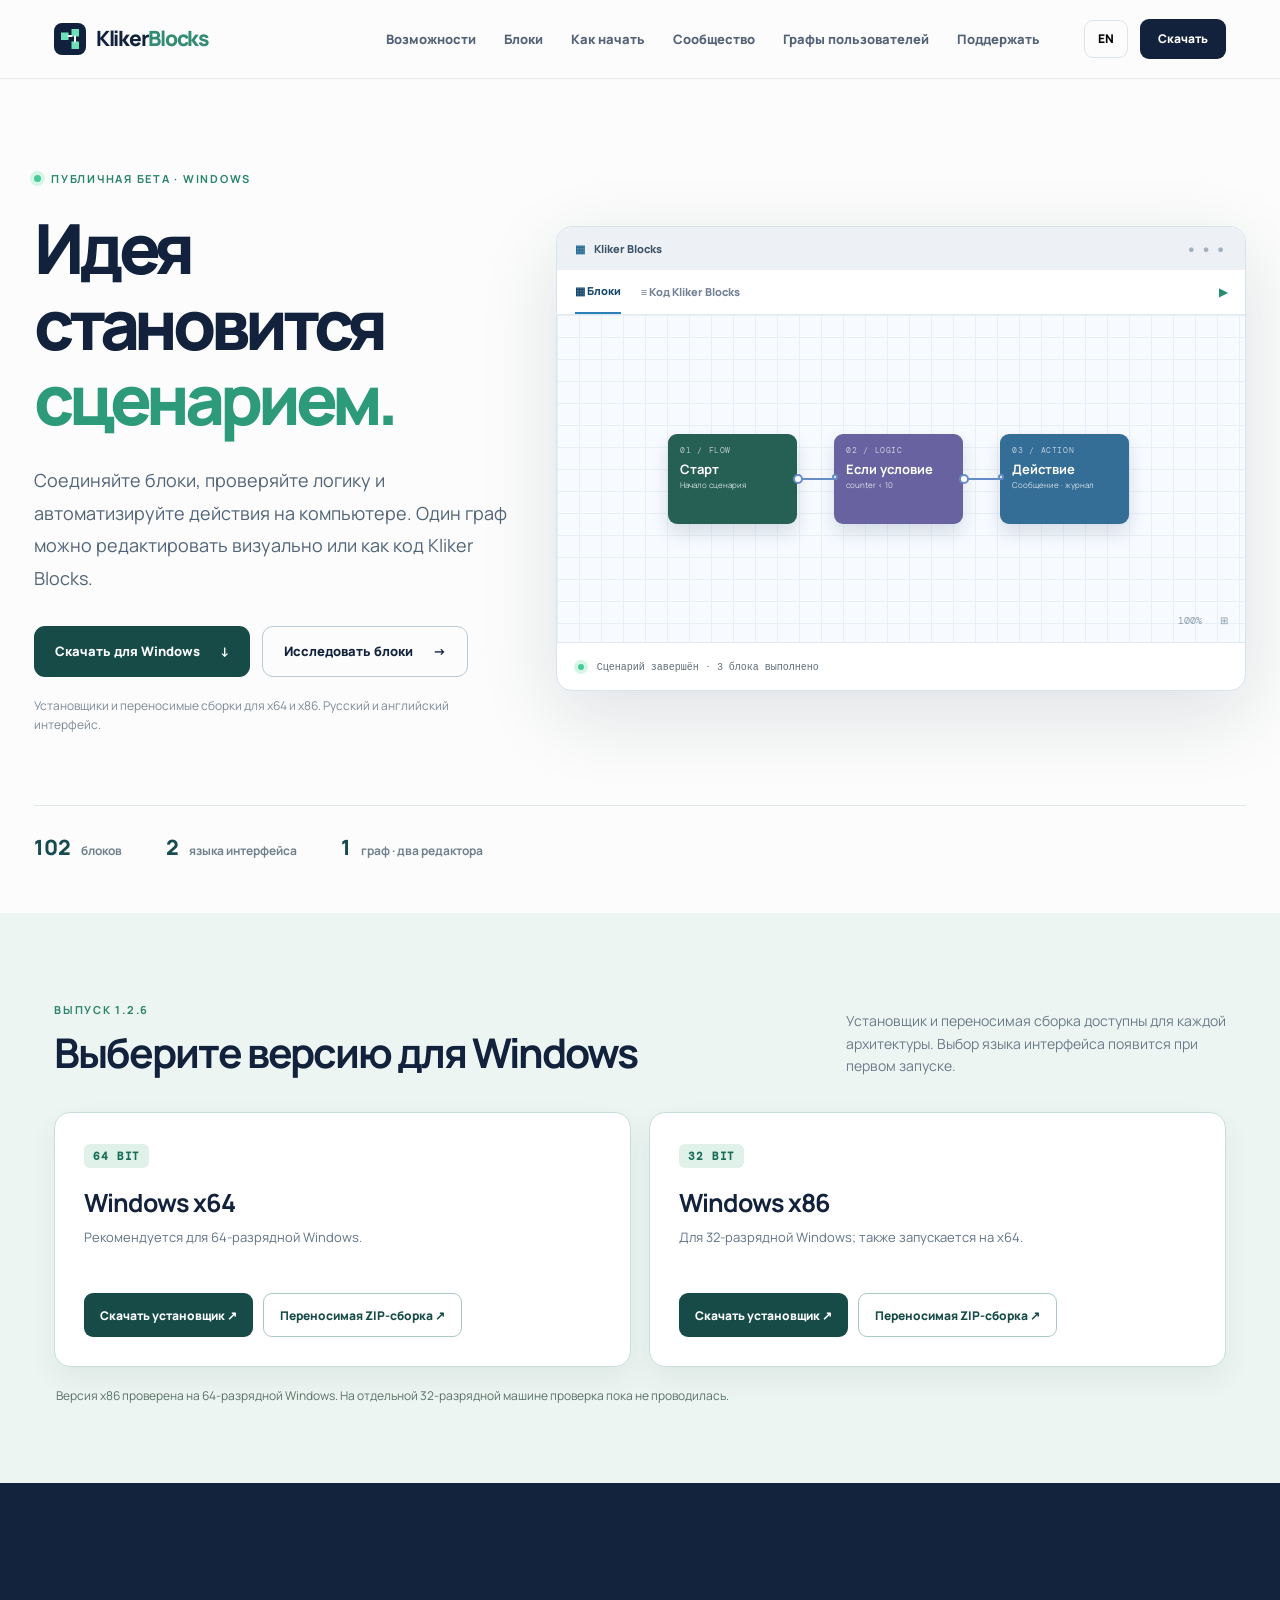
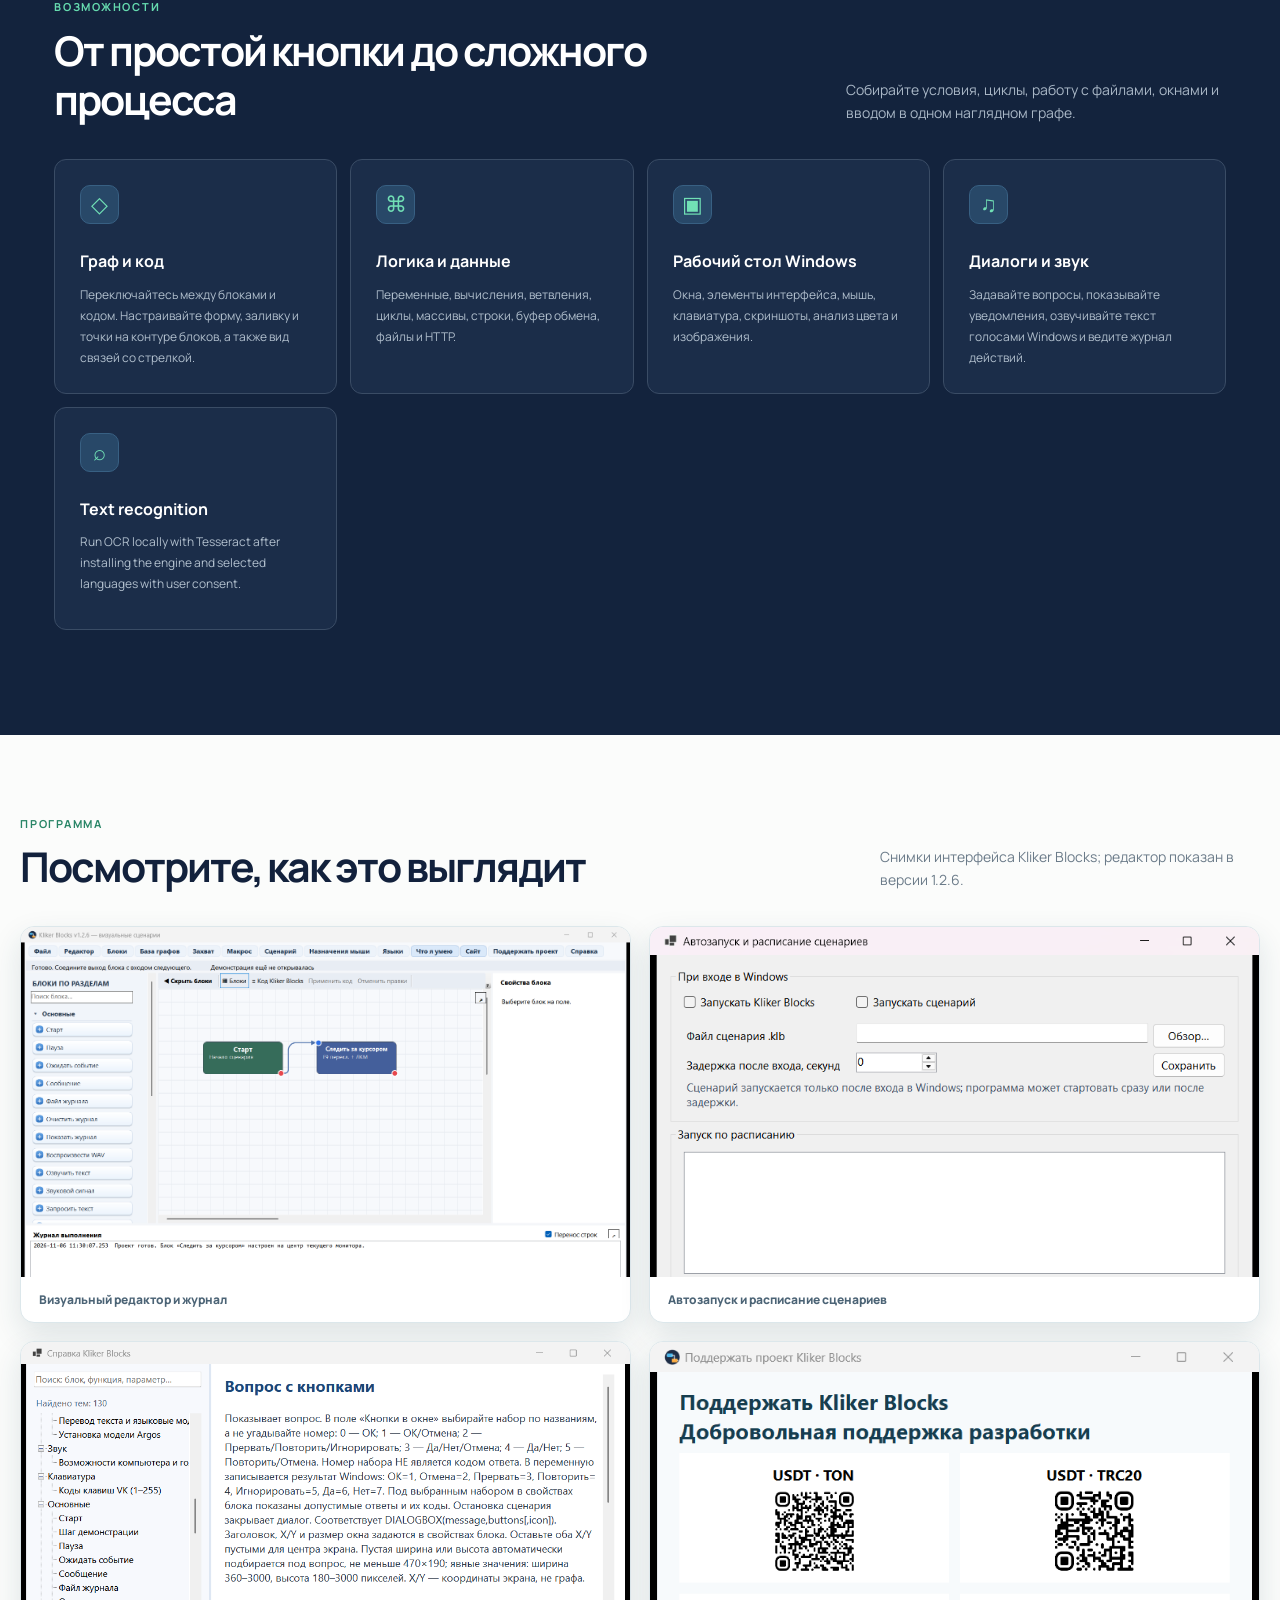
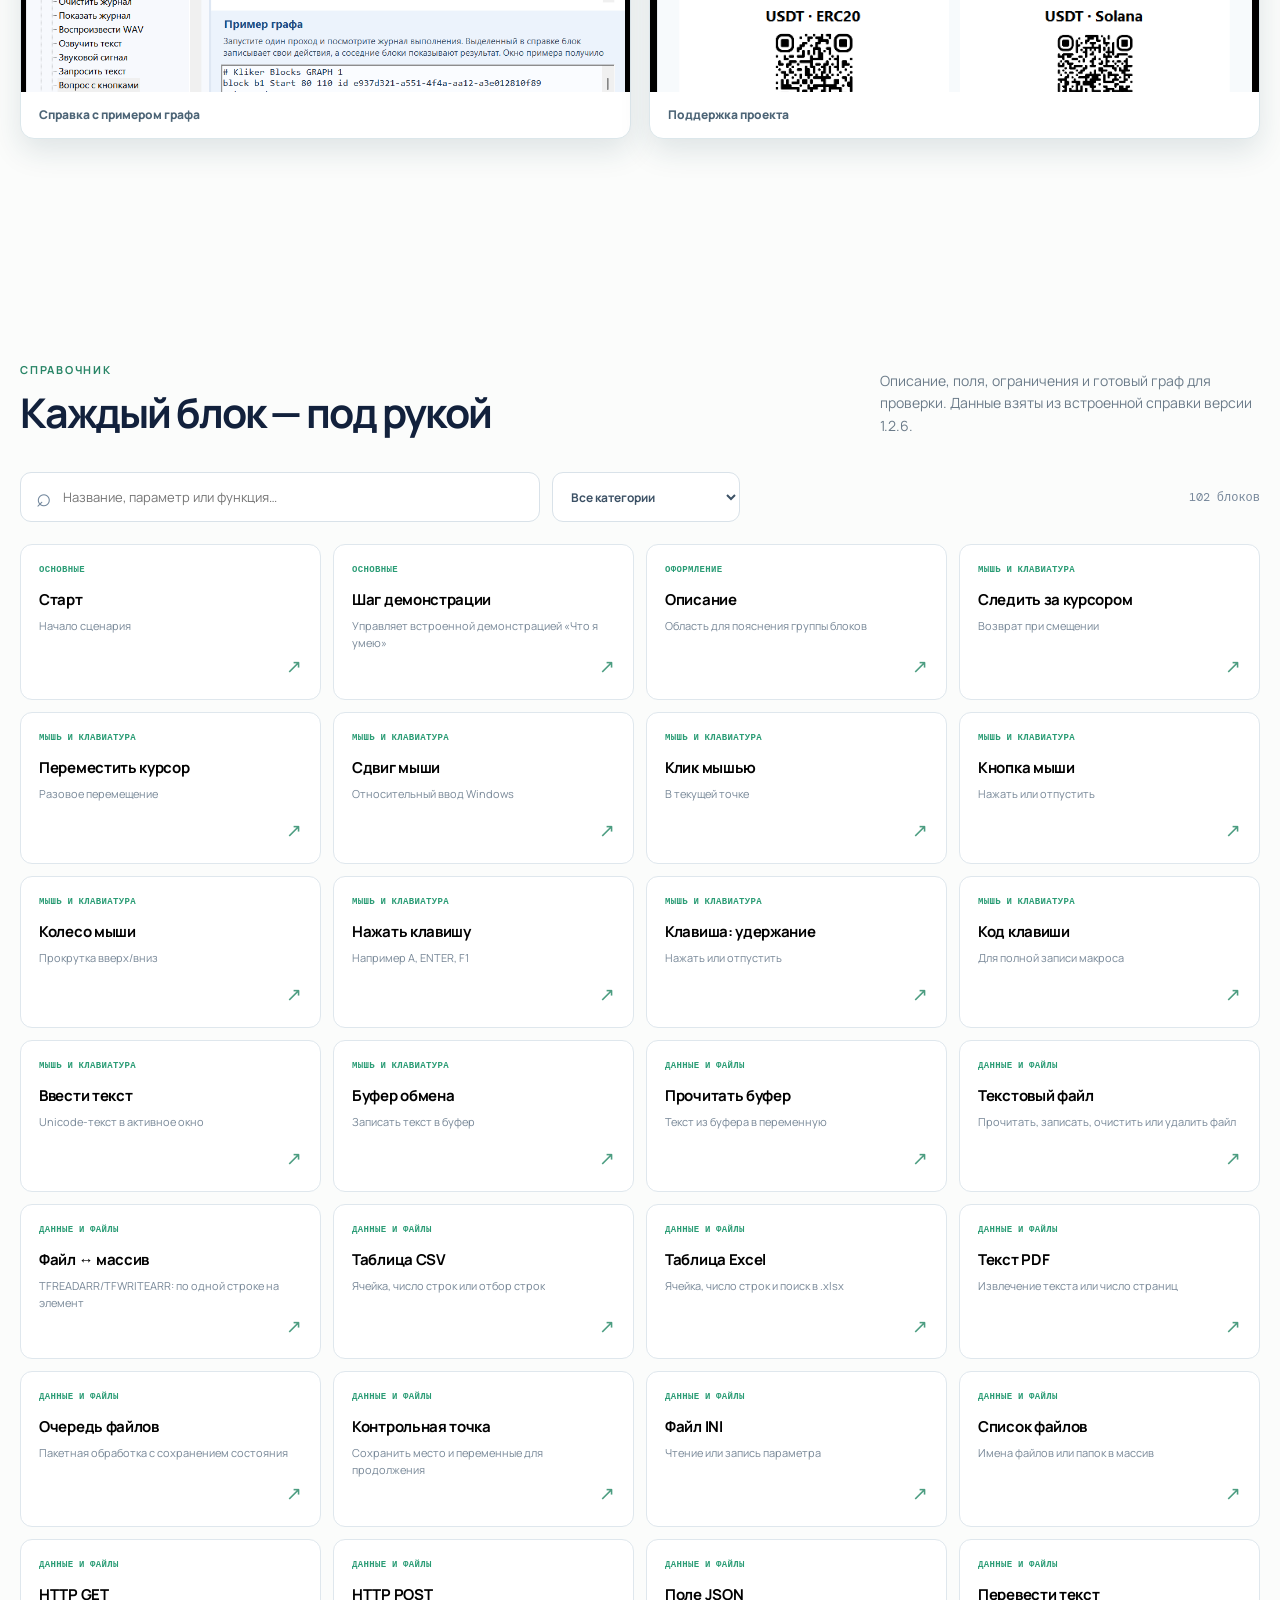
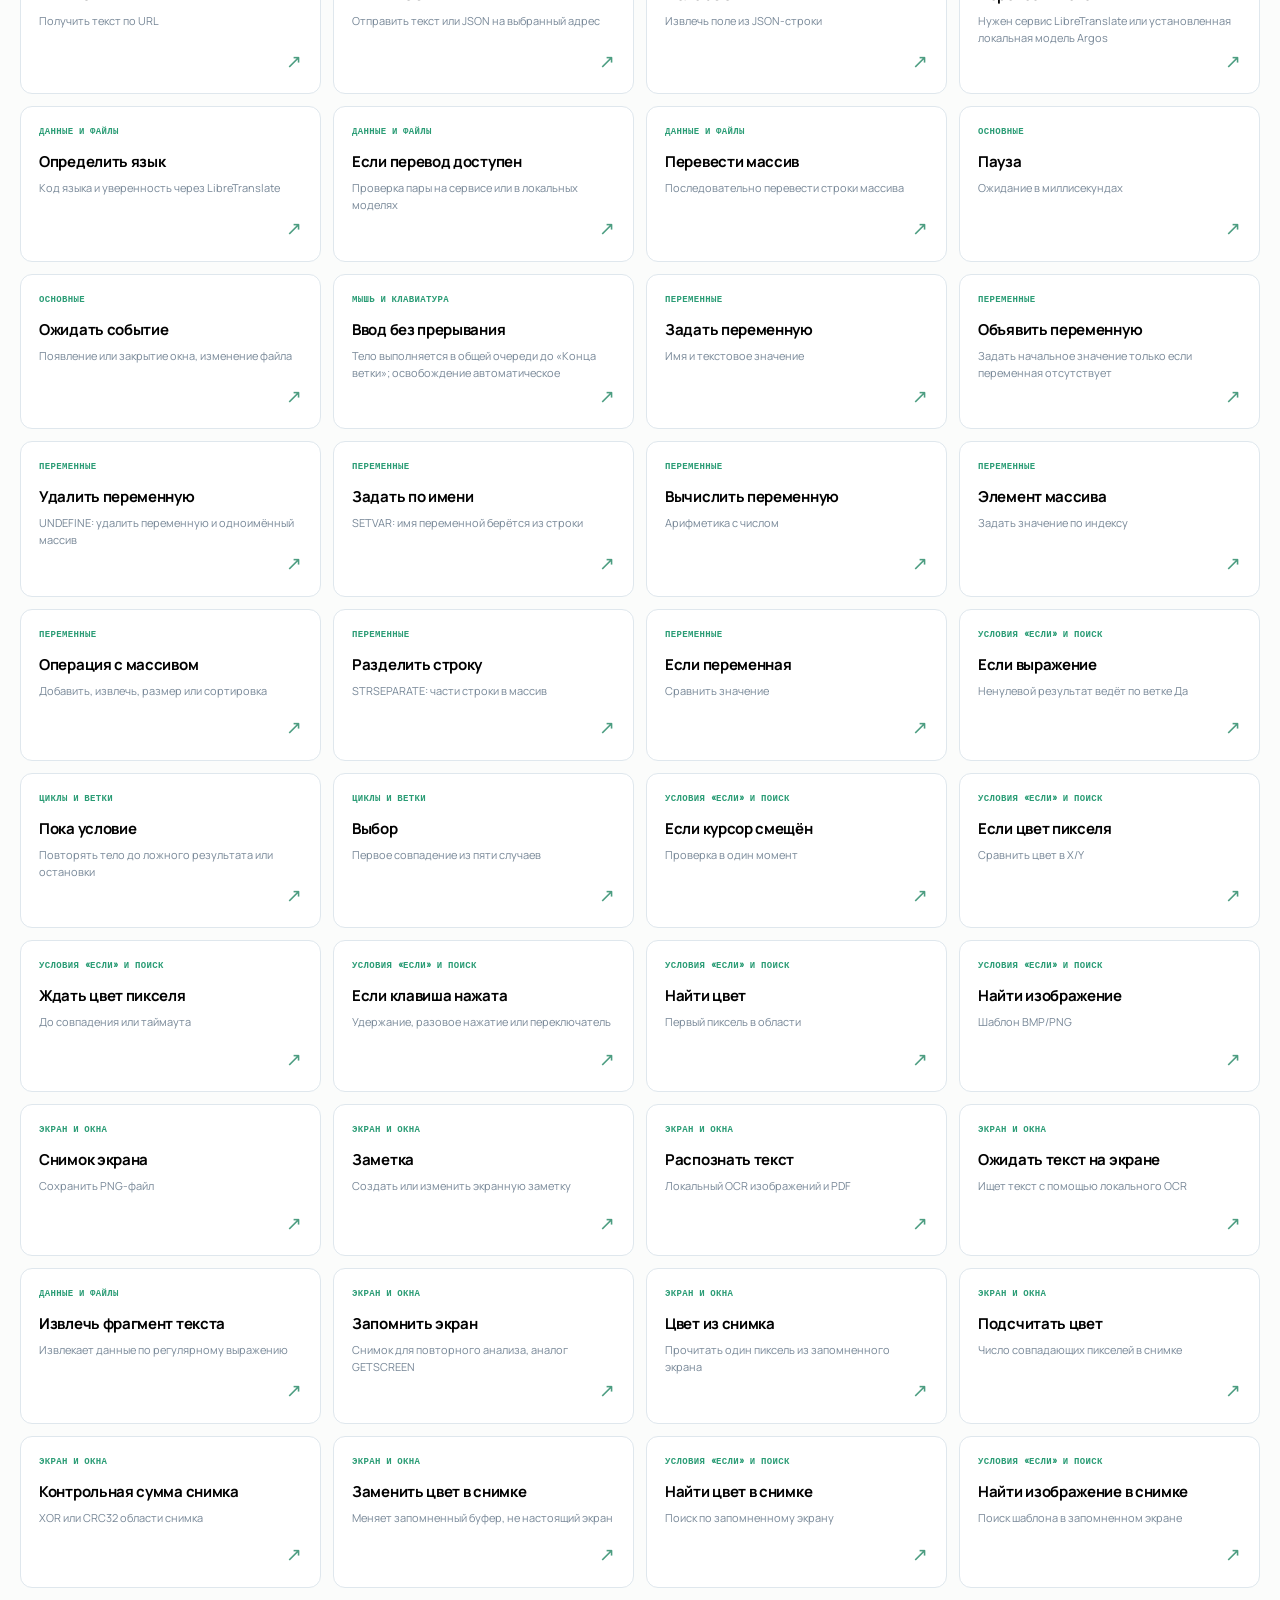
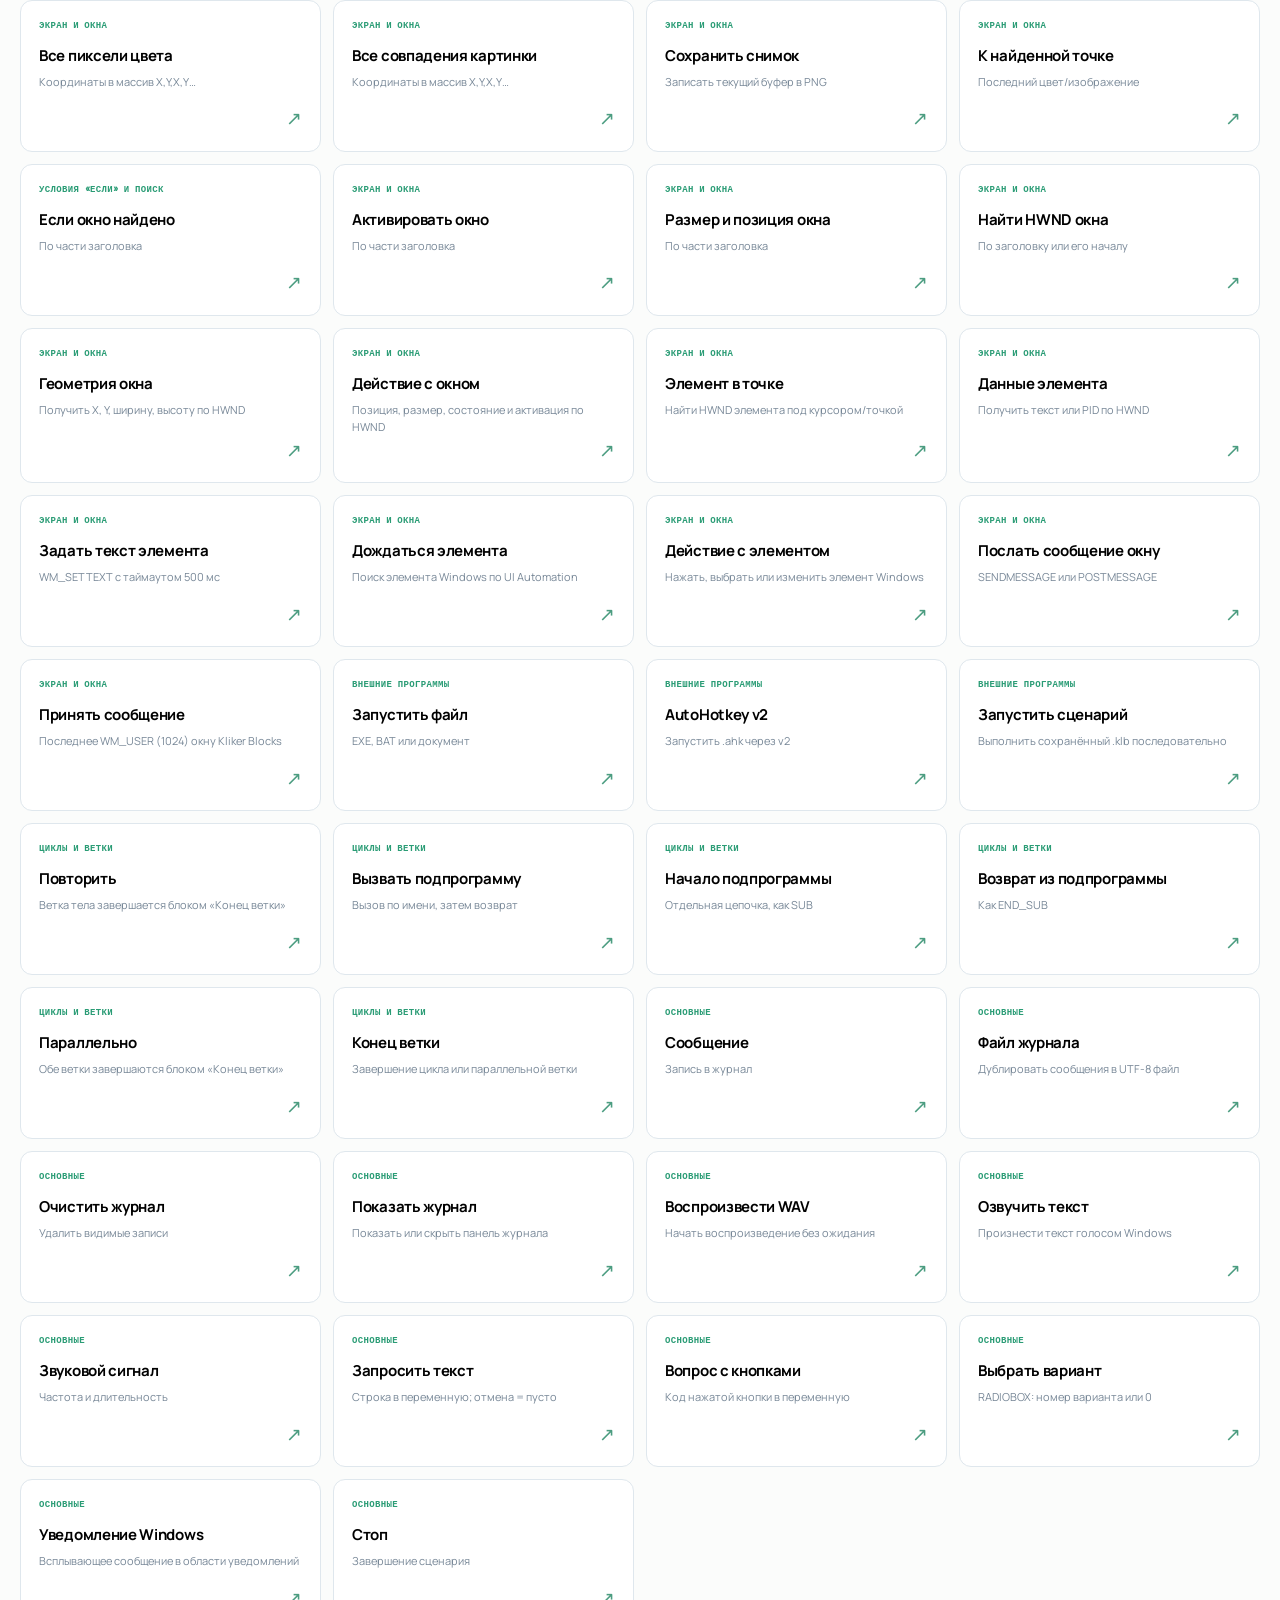
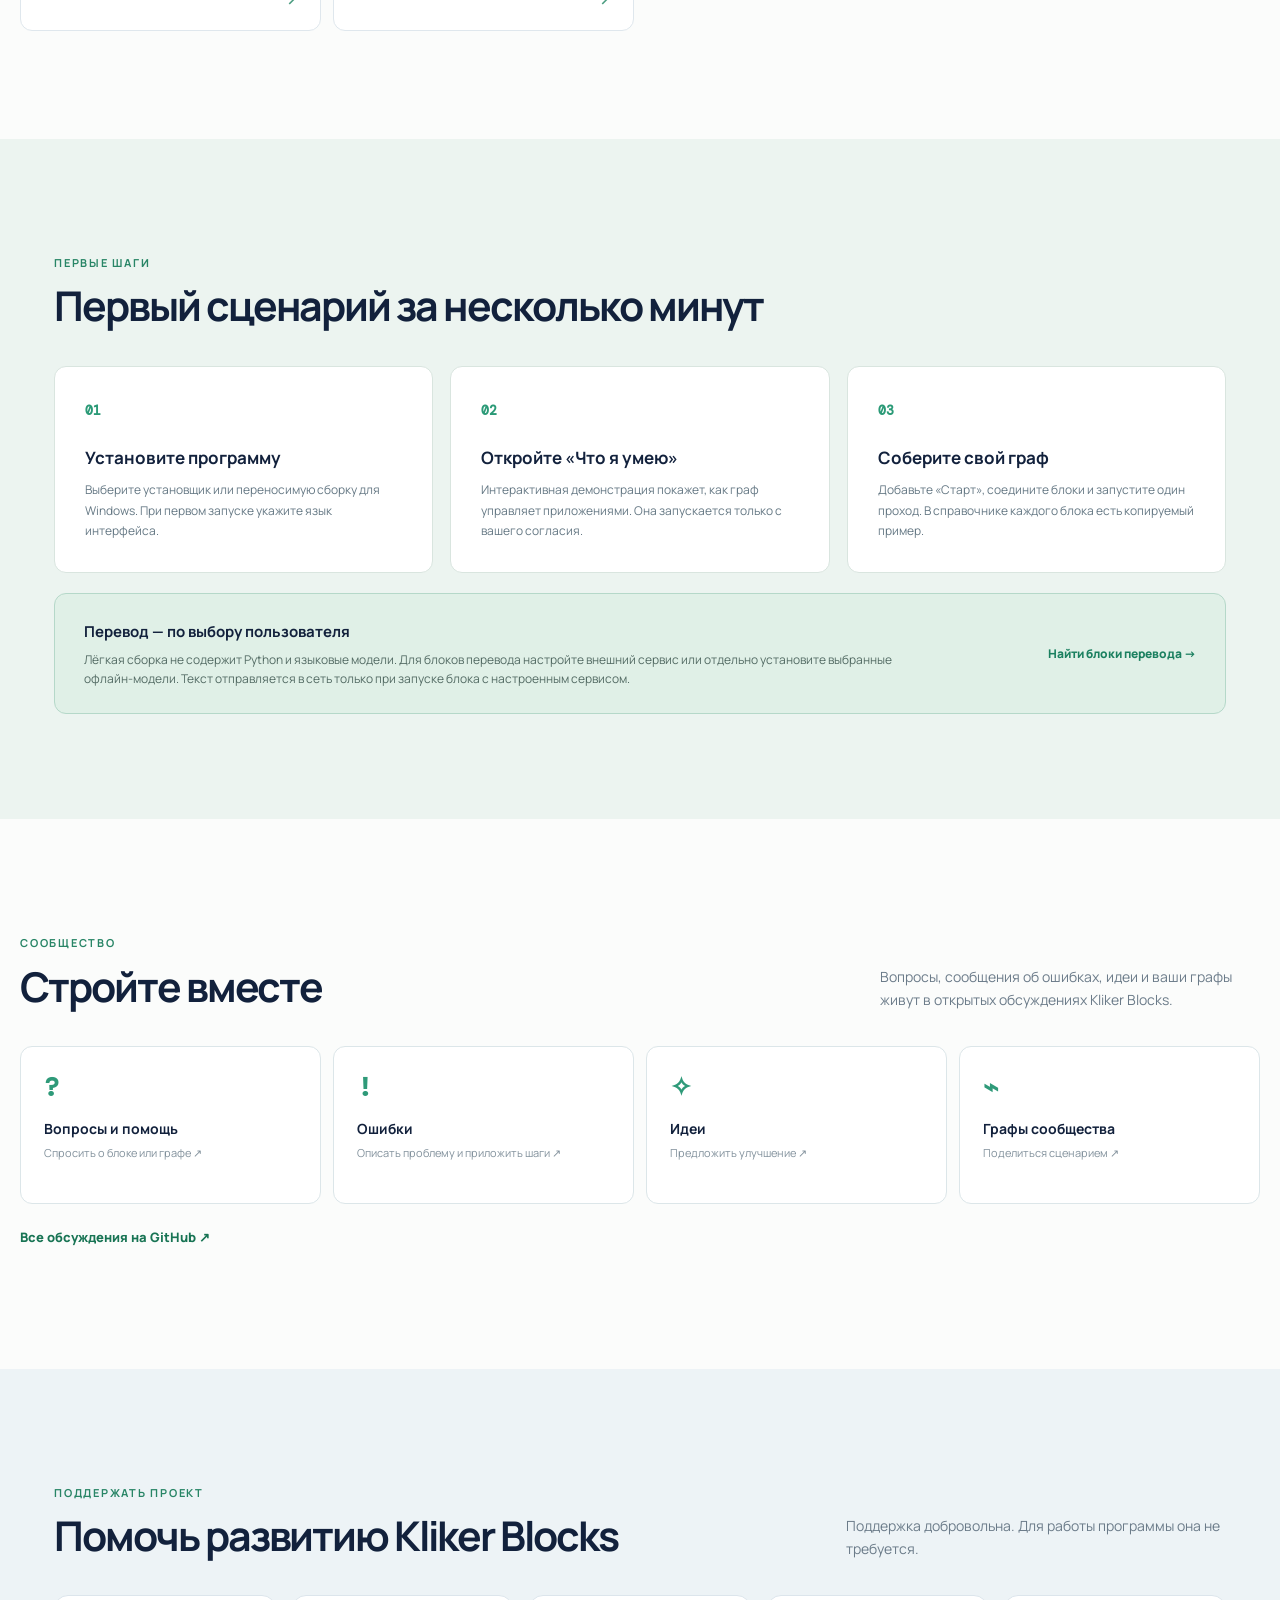
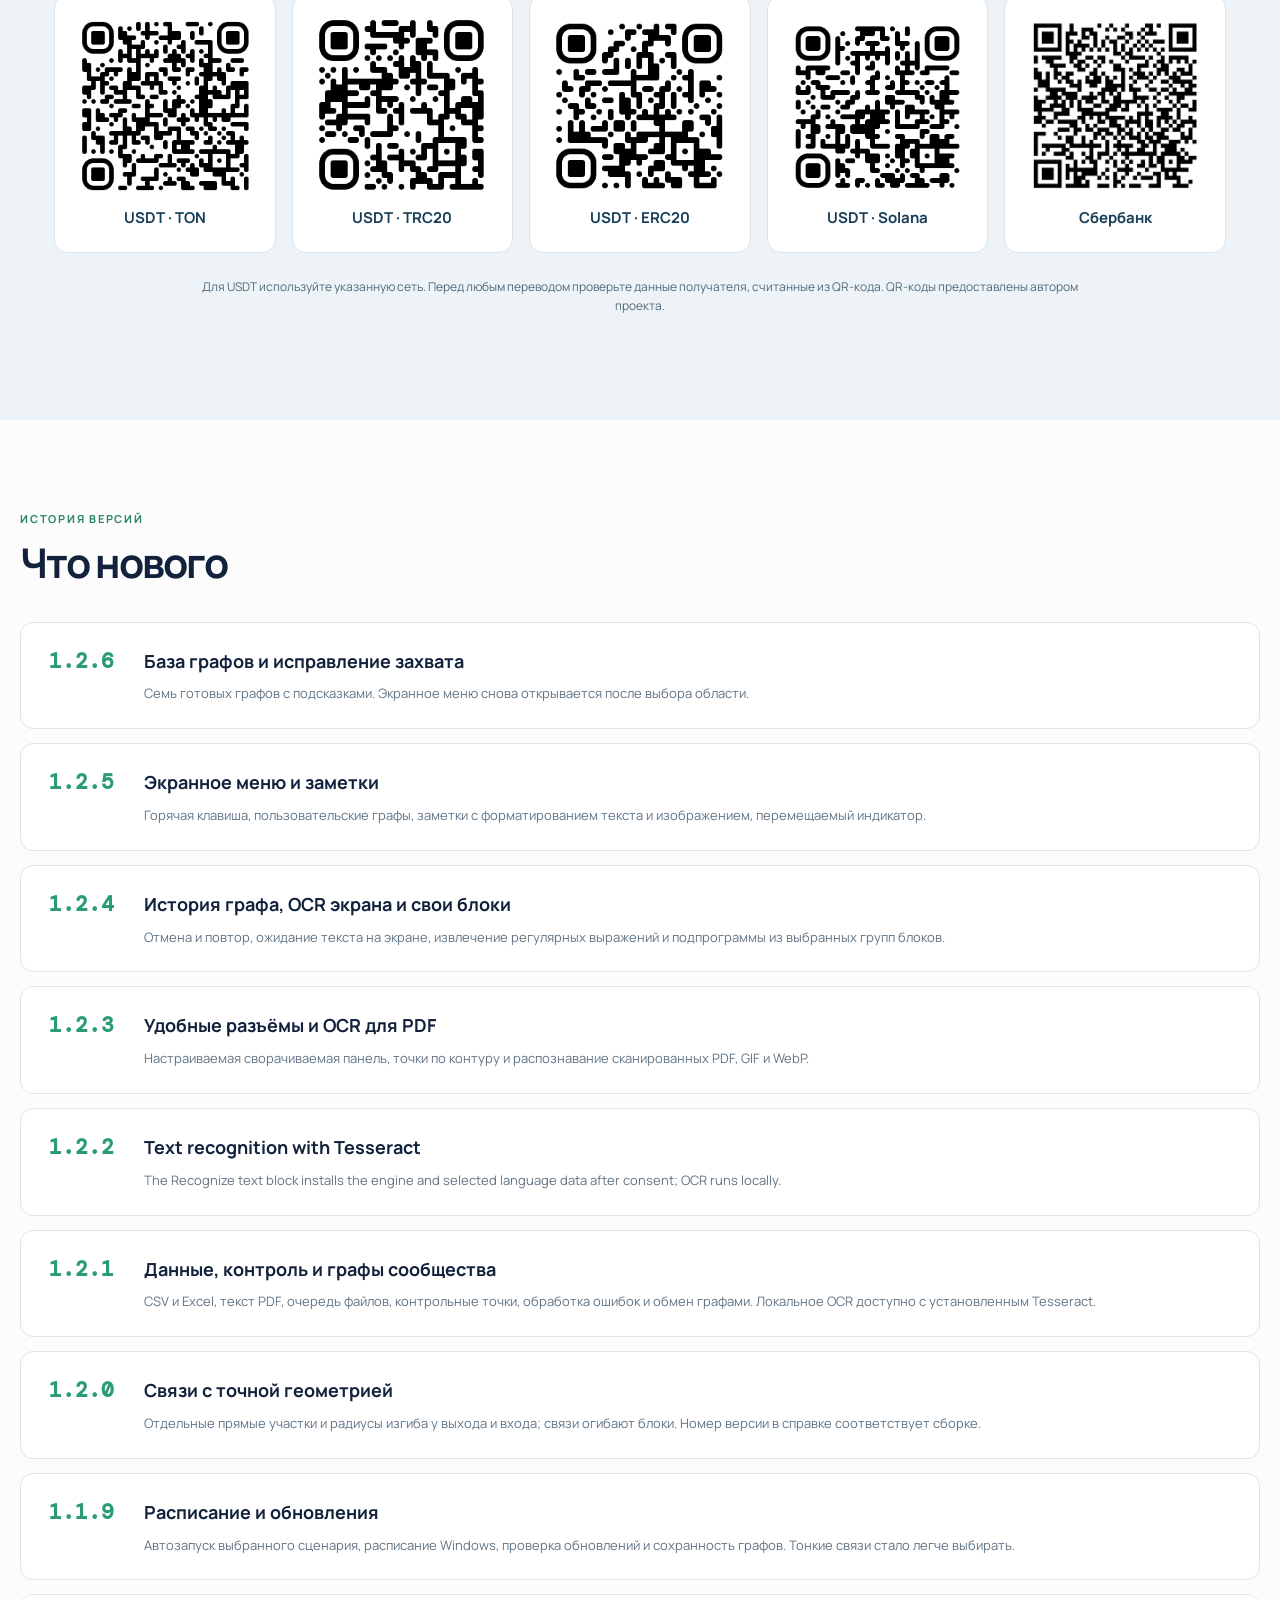
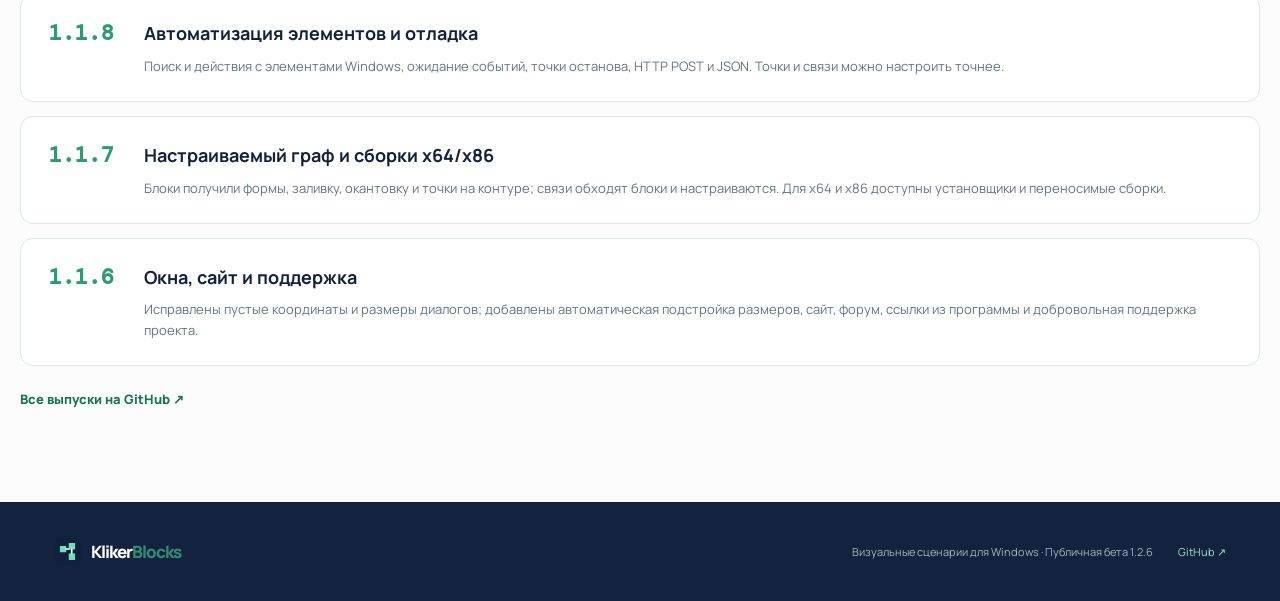
==== docs/index.html @ ab8c5653 "Update Kliker Blocks website: index.html" ====
<!doctype html>
<html lang="ru">
<head>
  <meta charset="utf-8">
  <meta name="viewport" content="width=device-width,initial-scale=1">
  <meta name="description" content="Kliker Blocks — визуальный редактор сценариев для Windows. Справочник блоков, примеры графов и сообщество.">
  <title>Kliker Blocks — визуальные сценарии для Windows</title>
  <link rel="icon" href="assets/mark.svg" type="image/svg+xml">
  <link rel="stylesheet" href="style.css">
  <script src="app.js" defer></script>
</head>
<body>
  <header class="site-header">
    <div class="shell nav-row">
      <a class="brand" href="#top" aria-label="Kliker Blocks"><img src="assets/mark.svg" alt=""><span>Kliker<span class="brand-accent">Blocks</span></span></a>
      <nav aria-label="Навигация"><a href="#features" data-i18n="navFeatures">Возможности</a><a href="#catalog" data-i18n="navCatalog">Блоки</a><a href="#start" data-i18n="navStart">Как начать</a><a href="#community" data-i18n="navCommunity">Сообщество</a><a href="graphs.html" data-i18n="navGraphs">База графов</a><a href="#support" data-i18n="navSupport">Поддержать</a></nav>
      <div class="nav-actions"><button id="locale-switch" class="lang-button" type="button" aria-label="Switch language">EN</button><a class="nav-download" href="#download" data-i18n="download">Скачать</a></div>
    </div>
  </header>
  <main id="top">
    <section class="hero shell">
      <div class="hero-copy">
        <div class="eyebrow"><span class="live-dot"></span><span data-i18n="eyebrow">Публичная бета · Windows</span></div>
        <h1><span data-i18n="heroA">Идея становится</span><br><em data-i18n="heroB">сценарием.</em></h1>
        <p class="hero-lead" data-i18n="heroLead">Соединяйте блоки, проверяйте логику и автоматизируйте действия на компьютере. Один граф можно редактировать визуально или как код Kliker Blocks.</p>
        <div class="hero-actions"><a class="button button-primary" href="#download"><span data-i18n="downloadWindows">Скачать для Windows</span><span aria-hidden="true">↓</span></a><a class="button button-outline" href="#catalog"><span data-i18n="exploreBlocks">Исследовать блоки</span><span aria-hidden="true">→</span></a></div>
        <p class="hero-note" data-i18n="heroNote">Переносимая сборка и установщик. Русский и английский интерфейс.</p>
      </div>
      <div class="editor-preview" role="img" aria-label="Иллюстрация редактора Kliker Blocks">
        <div class="preview-top"><span class="preview-mark">▦</span><span>Kliker Blocks</span><span class="preview-top-right">● ● ●</span></div>
        <div class="preview-tabs"><span class="active" data-i18n="previewBlocks">▦ Блоки</span><span data-i18n="previewCode">≡ Код Kliker Blocks</span><span class="preview-run">▶</span></div>
        <div class="preview-canvas"><div class="preview-grid"></div><div class="graph-row"><div class="graph-node start-node"><small>01 / FLOW</small><strong data-i18n="previewStart">Старт</strong><span data-i18n="previewStartSub">Начало сценария</span></div><div class="graph-link"><i></i></div><div class="graph-node cond-node"><small>02 / LOGIC</small><strong data-i18n="previewCondition">Если условие</strong><span>counter &lt; 10</span></div><div class="graph-link"><i></i></div><div class="graph-node act-node"><small>03 / ACTION</small><strong data-i18n="previewAction">Действие</strong><span data-i18n="previewActionSub">Сообщение · журнал</span></div></div><div class="preview-corner">100% <span>⊞</span></div></div>
        <div class="preview-log"><span class="log-light"></span><span data-i18n="previewLog">Сценарий завершён · 3 блока выполнено</span></div>
      </div>
      <div class="hero-bottom"><span>102 <small data-i18n="statBlocks">блоков</small></span><span>2 <small data-i18n="statLanguages">языка интерфейса</small></span><span>1 <small data-i18n="statGraph">граф · два редактора</small></span></div>
    </section>
    <section id="download" class="section download-section"><div class="shell"><div class="section-head"><div><p class="kicker" data-i18n="downloadKicker">ВЫПУСК 1.2.6</p><h2 data-i18n="downloadTitle">Выберите версию для Windows</h2></div><p data-i18n="downloadIntro">Установщик и переносимая сборка доступны для каждой архитектуры. Выбор языка интерфейса появится при первом запуске.</p></div><div class="download-grid">
      <article class="download-card"><span class="download-arch">64 BIT</span><h3>Windows x64</h3><p data-i18n="downloadX64Text">Рекомендуется для 64-разрядной Windows.</p><div class="download-links"><a href="https://github.com/Malyshrush/kliker-blocks/releases/download/v1.2.6/KlikerBlocks-Setup-1.2.6-x64.exe" data-i18n="downloadInstaller">Скачать установщик ↗</a><a href="https://github.com/Malyshrush/kliker-blocks/releases/download/v1.2.6/KlikerBlocks-Portable-1.2.6-x64.zip" data-i18n="downloadPortable">Переносимая ZIP-сборка ↗</a></div></article>
      <article class="download-card"><span class="download-arch">32 BIT</span><h3>Windows x86</h3><p data-i18n="downloadX86Text">Для 32-разрядной Windows; также запускается на x64.</p><div class="download-links"><a href="https://github.com/Malyshrush/kliker-blocks/releases/download/v1.2.6/KlikerBlocks-Setup-1.2.6-x86.exe" data-i18n="downloadInstaller">Скачать установщик ↗</a><a href="https://github.com/Malyshrush/kliker-blocks/releases/download/v1.2.6/KlikerBlocks-Portable-1.2.6-x86.zip" data-i18n="downloadPortable">Переносимая ZIP-сборка ↗</a></div></article>
    </div><p class="download-note" data-i18n="downloadNote">Версия x86 проверена на 64-разрядной Windows. На отдельной 32-разрядной машине проверка пока не проводилась.</p></div></section>
    <section id="features" class="section section-ink"><div class="shell"><div class="section-head"><div><p class="kicker" data-i18n="featureKicker">ВОЗМОЖНОСТИ</p><h2 data-i18n="featureTitle">От простой кнопки до сложного процесса</h2></div><p data-i18n="featureIntro">Собирайте условия, циклы, работу с файлами, окнами и вводом в одном наглядном графе.</p></div><div class="feature-grid">
      <article class="feature-card"><span class="feature-icon">◇</span><h3 data-i18n="f1title">Граф и код</h3><p data-i18n="f1text">Переключайтесь между блоками и кодом. Настраивайте форму, заливку и точки на контуре блоков, а также вид связей со стрелкой.</p></article>
      <article class="feature-card"><span class="feature-icon">⌘</span><h3 data-i18n="f2title">Логика и данные</h3><p data-i18n="f2text">Переменные, вычисления, ветвления, циклы, массивы, строки, буфер обмена, файлы и HTTP.</p></article>
      <article class="feature-card"><span class="feature-icon">▣</span><h3 data-i18n="f3title">Рабочий стол Windows</h3><p data-i18n="f3text">Окна, элементы интерфейса, мышь, клавиатура, скриншоты, анализ цвета и изображения.</p></article>
      <article class="feature-card"><span class="feature-icon">♫</span><h3 data-i18n="f4title">Диалоги и звук</h3><p data-i18n="f4text">Задавайте вопросы, показывайте уведомления, озвучивайте текст голосами Windows и ведите журнал действий.</p></article>
          <article class="feature-card"><span class="feature-icon">⌕</span><h3 data-i18n="f5title">Text recognition</h3><p data-i18n="f5text">Run OCR locally with Tesseract after installing the engine and selected languages with user consent.</p></article>
    </div></div></section>
    <section id="screenshots" class="section shell screenshot-section"><div class="section-head"><div><p class="kicker" data-i18n="screensKicker">ПРОГРАММА</p><h2 data-i18n="screensTitle">Посмотрите, как это выглядит</h2></div><p data-i18n="screensIntro">Снимки интерфейса Kliker Blocks; редактор показан в версии 1.2.6.</p></div><div class="screenshot-grid"><figure><img src="assets/screenshots/editor-ru.png" alt="Визуальный редактор Kliker Blocks" loading="lazy"><figcaption data-i18n="screenEditor">Визуальный редактор и журнал</figcaption></figure><figure><img src="assets/screenshots/automation-ru.png" alt="Автозапуск и расписание Kliker Blocks" loading="lazy"><figcaption data-i18n="screenAutomation">Автозапуск и расписание сценариев</figcaption></figure><figure><img src="assets/screenshots/help-ru.png" alt="Справка Kliker Blocks" loading="lazy"><figcaption data-i18n="screenHelp">Справка с примером графа</figcaption></figure><figure><img src="assets/screenshots/support-ru.png" alt="Поддержать Kliker Blocks" loading="lazy"><figcaption data-i18n="screenSupport">Поддержка проекта</figcaption></figure></div></section>
    <section id="catalog" class="section catalog-section shell"><div class="section-head"><div><p class="kicker" data-i18n="catalogKicker">СПРАВОЧНИК</p><h2 data-i18n="catalogTitle">Каждый блок — под рукой</h2></div><p data-i18n="catalogIntro">Описание, поля, ограничения и готовый граф для проверки. Данные взяты из встроенной справки версии 1.2.6.</p></div><div class="catalog-tools"><label class="search-wrap"><span>⌕</span><input id="block-search" type="search" placeholder="Название, параметр или функция…" autocomplete="off" aria-label="Поиск блоков"></label><select id="category-filter" aria-label="Категория"><option value="" data-i18n="allCategories">Все категории</option></select><span id="block-count" class="block-count"></span></div><div id="block-grid" class="block-grid"><p class="loading" data-i18n="loading">Загрузка справочника…</p></div><p id="empty-state" class="empty-state" hidden data-i18n="noResults">По этому запросу блоки не найдены.</p></section>
    <section id="start" class="section start-section"><div class="shell"><div class="section-head"><div><p class="kicker" data-i18n="startKicker">ПЕРВЫЕ ШАГИ</p><h2 data-i18n="startTitle">Первый сценарий за несколько минут</h2></div></div><div class="steps"><article><b>01</b><h3 data-i18n="s1title">Установите программу</h3><p data-i18n="s1text">Выберите установщик или переносимую сборку для Windows. При первом запуске укажите язык интерфейса.</p></article><article><b>02</b><h3 data-i18n="s2title">Откройте «Что я умею»</h3><p data-i18n="s2text">Интерактивная демонстрация покажет, как граф управляет приложениями. Она запускается только с вашего согласия.</p></article><article><b>03</b><h3 data-i18n="s3title">Соберите свой граф</h3><p data-i18n="s3text">Добавьте «Старт», соедините блоки и запустите один проход. В справочнике каждого блока есть копируемый пример.</p></article></div><div class="start-callout"><div><strong data-i18n="translationTitle">Перевод — по выбору пользователя</strong><p data-i18n="translationText">Лёгкая сборка не содержит Python и языковые модели. Для блоков перевода настройте внешний сервис или отдельно установите выбранные офлайн-модели. Текст отправляется в сеть только при запуске блока с настроенным сервисом.</p></div><a href="#catalog" data-i18n="translationLink">Найти блоки перевода →</a></div></div></section>
    <section id="community" class="section community-section shell"><div class="section-head"><div><p class="kicker" data-i18n="communityKicker">СООБЩЕСТВО</p><h2 data-i18n="communityTitle">Стройте вместе</h2></div><p data-i18n="communityIntro">Вопросы, сообщения об ошибках, идеи и ваши графы живут в открытых обсуждениях Kliker Blocks.</p></div><div class="community-grid"><a href="https://github.com/Malyshrush/kliker-blocks-site/discussions/2"><span>?</span><strong data-i18n="cQuestions">Вопросы и помощь</strong><small data-i18n="cQuestionsSub">Спросить о блоке или графе ↗</small></a><a href="https://github.com/Malyshrush/kliker-blocks-site/discussions/3"><span>!</span><strong data-i18n="cBugs">Ошибки</strong><small data-i18n="cBugsSub">Описать проблему и приложить шаги ↗</small></a><a href="https://github.com/Malyshrush/kliker-blocks-site/discussions/4"><span>✧</span><strong data-i18n="cIdeas">Идеи</strong><small data-i18n="cIdeasSub">Предложить улучшение ↗</small></a><a href="https://github.com/Malyshrush/kliker-blocks-site/discussions/5"><span>⌁</span><strong data-i18n="cGraphs">Графы сообщества</strong><small data-i18n="cGraphsSub">Поделиться сценарием ↗</small></a></div><a class="community-main" href="https://github.com/Malyshrush/kliker-blocks-site/discussions" data-i18n="allDiscussions">Все обсуждения на GitHub ↗</a></section>
    <section id="support" class="section support-section"><div class="shell"><div class="section-head"><div><p class="kicker" data-i18n="supportKicker">ПОДДЕРЖАТЬ ПРОЕКТ</p><h2 data-i18n="supportTitle">Помочь развитию Kliker Blocks</h2></div><p data-i18n="supportIntro">Поддержка добровольна. Для работы программы она не требуется.</p></div><div class="qr-grid"><article><img src="assets/support/usdt-ton.png" alt="USDT TON QR" loading="lazy"><strong>USDT · TON</strong></article><article><img src="assets/support/usdt-trc20.png" alt="USDT TRC20 QR" loading="lazy"><strong>USDT · TRC20</strong></article><article><img src="assets/support/usdt-erc20.png" alt="USDT ERC20 QR" loading="lazy"><strong>USDT · ERC20</strong></article><article><img src="assets/support/usdt-sol.png" alt="USDT Solana QR" loading="lazy"><strong>USDT · Solana</strong></article><article><img src="assets/support/sberbank.jpg" alt="Sberbank QR" loading="lazy"><strong data-i18n="sberbank">Сбербанк</strong></article></div><p class="support-note" data-i18n="supportNote">Для USDT используйте указанную сеть. Перед любым переводом проверьте данные получателя, считанные из QR-кода. QR-коды предоставлены автором проекта.</p></div></section>
    <section id="updates" class="section updates-section shell"><div class="section-head"><div><p class="kicker" data-i18n="updatesKicker">ИСТОРИЯ ВЕРСИЙ</p><h2 data-i18n="updatesTitle">Что нового</h2></div></div><div class="update-card"><span>1.2.6</span><div><h3 data-i18n="update126Title">База графов и исправление захвата</h3><p data-i18n="update126Text">Семь готовых графов с подсказками. Экранное меню снова открывается после выбора области.</p></div></div><div class="update-card"><span>1.2.5</span><div><h3 data-i18n="update125Title">Экранное меню и заметки</h3><p data-i18n="update125Text">Горячая клавиша, свои графы, заметки с форматированием и изображением, перемещаемый индикатор.</p></div></div><div class="update-card"><span>1.2.4</span><div><h3 data-i18n="update124Title">История графа, OCR экрана и свои блоки</h3><p data-i18n="update124Text">Отмена и повтор, ожидание текста на экране, извлечение регулярных выражений и подпрограммы из выбранных групп блоков.</p></div></div><div class="update-card"><span>1.2.3</span><div><h3 data-i18n="update123Title">Удобные разъёмы и OCR для PDF</h3><p data-i18n="update123Text">Настраиваемая сворачиваемая панель, точки по контуру и распознавание сканированных PDF, GIF и WebP.</p></div></div><div class="update-card"><span>1.2.2</span><div><h3 data-i18n="update122Title">Text recognition with Tesseract</h3><p data-i18n="update122Text">The Recognize text block installs the engine and selected language data after consent; OCR runs locally.</p></div></div><div class="update-card"><span>1.2.1</span><div><h3 data-i18n="update121Title">Данные, контроль и графы сообщества</h3><p data-i18n="update121Text">CSV и Excel, текст PDF, очередь файлов, контрольные точки, обработка ошибок и обмен графами. Локальное OCR доступно с установленным Tesseract.</p></div></div><div class="update-card"><span>1.2.0</span><div><h3 data-i18n="update120Title">Связи с точной геометрией</h3><p data-i18n="update120Text">Отдельные прямые участки и радиусы изгиба у выхода и входа; связи огибают блоки. Номер версии в справке соответствует сборке.</p></div></div><div class="update-card"><span>1.1.9</span><div><h3 data-i18n="update119Title">Расписание и обновления</h3><p data-i18n="update119Text">Автозапуск выбранного сценария, расписание Windows, проверка обновлений и сохранность графов. Тонкие связи стало легче выбирать.</p></div></div><div class="update-card"><span>1.1.8</span><div><h3 data-i18n="update118Title">Автоматизация элементов и отладка</h3><p data-i18n="update118Text">Поиск элементов Windows, ожидание событий, точки останова, HTTP POST и JSON; настройка точек и изгибов связей.</p></div></div><div class="update-card"><span>1.1.7</span><div><h3 data-i18n="update117Title">Настраиваемый граф и сборки x64/x86</h3><p data-i18n="update117Text">Блоки получили формы, заливку, окантовку и точки на контуре; связи обходят блоки и настраиваются. Для x64 и x86 доступны установщики и переносимые сборки.</p></div></div><div class="update-card"><span>1.1.6</span><div><h3 data-i18n="update116Title">Окна, сайт и поддержка</h3><p data-i18n="update116Text">Исправлены пустые координаты и размеры диалогов; добавлены автоматическая подстройка размеров, сайт, форум, ссылки из программы и добровольная поддержка проекта.</p></div></div><a class="community-main" href="https://github.com/Malyshrush/kliker-blocks/releases" data-i18n="allVersions">Все выпуски на GitHub ↗</a></section>
  </main>
  <footer><div class="shell footer-row"><div class="brand"><img src="assets/mark.svg" alt=""><span>Kliker<span class="brand-accent">Blocks</span></span></div><p data-i18n="footerText">Public beta 1.2.6</p><a href="https://github.com/Malyshrush/kliker-blocks-site">GitHub ↗</a></div></footer>
  <dialog id="block-dialog" class="block-dialog"><button id="dialog-close" class="dialog-close" type="button" aria-label="Close">×</button><div id="dialog-body"></div></dialog>
</body>
</html>
---- docs/style.css ----
@import url('https://fonts.googleapis.com/css2?family=DM+Mono:wght@400;500&family=Manrope:wght@400;500;600;700;800&display=swap');
:root{--ink:#12213c;--muted:#5d6b7c;--line:#dbe3ec;--mint:#64d8b0;--cream:#f7f8f5;--blue:#346bc2;--shadow:0 24px 80px rgba(16,36,63,.12)}*{box-sizing:border-box}html{scroll-behavior:smooth}body{margin:0;background:#fbfcfb;color:var(--ink);font:16px/1.6 Manrope,Segoe UI,sans-serif}button,input,select{font:inherit}button,a{outline-offset:4px}a{color:inherit;text-decoration:none}.shell{max-width:1240px;padding:0 34px;margin:auto}.site-header{position:sticky;top:0;z-index:20;background:rgba(251,252,251,.9);backdrop-filter:blur(14px);border-bottom:1px solid #e6ebef}.nav-row{min-height:78px;display:flex;align-items:center;gap:44px}.brand{display:inline-flex;align-items:center;gap:10px;font-weight:800;font-size:21px;letter-spacing:-.06em;white-space:nowrap}.brand img{height:32px;width:32px}.brand-accent{color:#318c73}.nav-row nav{display:flex;gap:28px;align-items:center;margin-left:auto}.nav-row nav a{font-size:13px;font-weight:800;color:#536277;transition:color .2s}.nav-row nav a:hover{color:#0c7660}.nav-actions{display:flex;align-items:center;gap:12px}.lang-button{background:transparent;border:1px solid var(--line);border-radius:9px;padding:8px 13px;font-size:12px;font-weight:800;cursor:pointer}.nav-download{background:var(--ink);color:white;border-radius:9px;padding:10px 18px;font-size:12px;font-weight:800}.hero{padding-top:92px;padding-bottom:48px;display:grid;grid-template-columns:minmax(0,1fr) minmax(500px,1.15fr);gap:56px;align-items:center}.eyebrow,.kicker{font:700 11px/1.4 Manrope,sans-serif;letter-spacing:.16em;text-transform:uppercase;color:#288566}.eyebrow{display:flex;align-items:center;gap:10px;margin-bottom:24px}.live-dot,.log-light{width:7px;height:7px;background:#49c998;border-radius:50%;box-shadow:0 0 0 4px #d5f5e7}.hero h1{font-size:clamp(48px,5.4vw,76px);line-height:1.09;letter-spacing:-.075em;margin:0 0 28px;font-weight:800}.hero h1 em{font-style:normal;color:#2d9a79}.hero-lead{max-width:530px;color:#526478;font-size:18px;line-height:1.8;margin-bottom:32px}.hero-actions{display:flex;flex-wrap:wrap;gap:12px}.button{display:inline-flex;gap:20px;align-items:center;justify-content:space-between;padding:14px 21px;border-radius:11px;font-weight:800;font-size:13px;transition:transform .2s,box-shadow .2s}.button:hover{transform:translateY(-2px);box-shadow:0 8px 25px #0a2a4a26}.button-primary{background:#164b48;color:white}.button-outline{border:1px solid #bac9d4}.hero-note{color:#7d8a98;font-size:12px;margin-top:19px}.editor-preview{background:white;border:1px solid #d8e3ec;border-radius:16px;box-shadow:var(--shadow);overflow:hidden;transform:rotate(1deg);min-width:0}.preview-top{height:43px;background:#edf1f6;display:flex;align-items:center;gap:9px;padding:0 18px;color:#3e5268;font-size:11px;font-weight:800}.preview-mark{color:#266b91}.preview-top-right{margin-left:auto;color:#a5b2bd;letter-spacing:3px}.preview-tabs{height:45px;display:flex;align-items:center;gap:20px;padding:0 18px;border-bottom:1px solid #e2e9ef;color:#718195;font-size:11px;font-weight:800}.preview-tabs .active{color:#12476b;border-bottom:2px solid #2a81b8;height:100%;display:flex;align-items:center}.preview-run{margin-left:auto;color:#288a6e}.preview-canvas{height:327px;position:relative;display:flex;align-items:center;justify-content:center;overflow:hidden;background:#f7faff}.preview-grid{position:absolute;inset:0;background-image:linear-gradient(#e5edf4 1px,transparent 1px),linear-gradient(90deg,#e5edf4 1px,transparent 1px);background-size:22px 22px;opacity:.8}.graph-row{position:relative;display:flex;align-items:center;gap:0;padding:25px;transform:translateX(-2px)}.graph-node{width:129px;height:90px;border-radius:9px;color:white;padding:11px 12px;display:flex;flex-direction:column;gap:1px;box-shadow:0 9px 17px #173a5424}.graph-node small{font:8px DM Mono,monospace;opacity:.65;letter-spacing:.08em}.graph-node strong{font-size:13px;line-height:1.4;margin-top:4px}.graph-node span{font-size:8px;opacity:.8;white-space:nowrap}.start-node{background:#265f54}.cond-node{background:#6863a0}.act-node{background:#346d96}.graph-link{width:37px;height:2px;background:#668cc8;position:relative}.graph-link:before,.graph-link i{content:'';position:absolute;width:6px;height:6px;background:#fff;border:2px solid #668cc8;border-radius:50%;top:-4px}.graph-link:before{left:-4px}.graph-link i{right:-4px}.preview-corner{position:absolute;bottom:15px;right:17px;color:#8a9aab;font:10px DM Mono,monospace}.preview-corner span{margin-left:12px}.preview-log{height:48px;border-top:1px solid #e1e8ef;display:flex;align-items:center;gap:13px;padding:0 21px;font:10px DM Mono,monospace;color:#5d6e7a}.preview-log .log-light{width:6px;height:6px}.hero-bottom{grid-column:1/-1;display:flex;gap:44px;border-top:1px solid #e0e8eb;padding-top:25px;margin-top:17px;color:#164c50;font-size:21px;font-weight:800}.hero-bottom small{color:#71808e;font-size:12px;font-weight:700;margin-left:6px}.section{padding:105px 0}.section-head{display:flex;align-items:end;justify-content:space-between;gap:35px;margin-bottom:35px}.section-head h2{font-size:clamp(29px,3.2vw,43px);letter-spacing:-.05em;line-height:1.2;margin:8px 0 0}.section-head>p{max-width:380px;color:#6b7b89;font-size:14px;margin:0}.section-ink{background:#13233d;color:white}.section-ink .section-head>p{color:#a9b7c6}.section-ink .kicker{color:#66dbaf}.feature-grid{display:grid;grid-template-columns:repeat(4,1fr);gap:13px}.feature-card{border:1px solid #3a4c65;border-radius:12px;padding:25px;min-height:223px;background:#1b2d49}.feature-icon{display:grid;place-items:center;background:#284868;border:1px solid #386083;color:#71e0b5;border-radius:10px;width:39px;height:39px;font-size:22px}.feature-card h3{font-size:16px;margin:25px 0 9px}.feature-card p{color:#b1bfcd;font-size:12px;line-height:1.75;margin:0}.catalog-section{padding-top:107px;padding-bottom:108px}.catalog-tools{display:flex;align-items:center;gap:12px;margin-bottom:22px}.search-wrap{display:flex;align-items:center;gap:9px;background:white;border:1px solid #d9e2e9;border-radius:11px;padding:0 15px;flex:1;max-width:520px}.search-wrap span{font-size:26px;color:#71869c}.search-wrap input{border:0;outline:none;height:48px;width:100%;font-size:13px;background:transparent}.catalog-tools select{height:50px;border:1px solid #d9e2e9;border-radius:11px;background:white;color:#3c5165;padding:0 14px;font-size:12px;font-weight:700;min-width:180px}.block-count{margin-left:auto;font:12px DM Mono,monospace;color:#77889b;white-space:nowrap}.block-grid{display:grid;grid-template-columns:repeat(4,1fr);gap:12px}.block-card{border:1px solid #dfe7ed;border-radius:12px;background:#fff;text-align:left;padding:18px 18px 17px;cursor:pointer;min-height:152px;display:flex;flex-direction:column;transition:transform .2s,border-color .2s,box-shadow .2s}.block-card:hover{transform:translateY(-3px);border-color:#76c6af;box-shadow:0 9px 25px #193a4a12}.block-cat{font:700 9px DM Mono,monospace;color:#2a9c75;letter-spacing:.04em;text-transform:uppercase}.block-card strong{font-size:15px;letter-spacing:-.02em;margin:13px 0 5px}.block-card p{margin:0;color:#778797;font-size:11px;line-height:1.55;display:-webkit-box;-webkit-line-clamp:2;-webkit-box-orient:vertical;overflow:hidden}.block-card .arrow{color:#4c9d81;font-size:19px;margin-top:auto;align-self:flex-end}.empty-state,.loading{color:#6d7e8e;text-align:center;padding:50px 0}.start-section{background:#ecf4f0}.steps{display:grid;grid-template-columns:repeat(3,1fr);gap:17px}.steps article{background:#fff;border:1px solid #d9e5df;border-radius:12px;padding:30px;min-height:197px}.steps b{font:700 13px DM Mono,monospace;color:#2b9a77}.steps h3{margin:22px 0 9px;font-size:17px}.steps p{margin:0;color:#657884;font-size:12px;line-height:1.7}.start-callout{margin-top:20px;padding:25px 29px;border:1px solid #b5d8c9;border-radius:12px;background:#e0f0e7;display:flex;align-items:center;gap:30px}.start-callout strong{font-size:15px}.start-callout p{margin:6px 0 0;max-width:850px;color:#536b64;font-size:12px}.start-callout>a{margin-left:auto;color:#1b8060;font-size:12px;font-weight:800;white-space:nowrap}.community-section{padding-bottom:119px}.community-grid{display:grid;grid-template-columns:repeat(4,1fr);gap:12px}.community-grid a{border:1px solid #dce6e9;border-radius:12px;padding:23px;background:#fff;min-height:158px;display:flex;flex-direction:column;transition:border-color .2s,transform .2s}.community-grid a:hover{border-color:#4cb594;transform:translateY(-3px)}.community-grid a span{font:700 26px DM Mono,monospace;color:#2f9a79}.community-grid a strong{margin-top:14px;font-size:14px}.community-grid a small{color:#82919c;font-size:11px;margin-top:4px}.community-main{display:inline-block;color:#187454;font-size:13px;font-weight:800;margin-top:23px}footer{background:#13233d;color:#fff;padding:30px 0}.footer-row{display:flex;align-items:center;gap:25px}.footer-row .brand{font-size:17px}.footer-row .brand img{width:27px;height:27px}.footer-row p{margin-left:auto;color:#a5b5c5;font-size:11px}.footer-row>a{font-size:11px;color:#9ce0c6}.block-dialog{width:min(790px,calc(100vw - 34px));max-height:min(86vh,920px);border:1px solid #d5e0e6;border-radius:16px;box-shadow:0 30px 100px #10243e4f;padding:32px 35px;background:#fff;color:var(--ink)}.block-dialog::backdrop{background:#0e1e33a8;backdrop-filter:blur(4px)}.dialog-close{position:absolute;top:16px;right:17px;border:0;background:#edf2f5;border-radius:8px;width:32px;height:32px;font-size:23px;line-height:1;cursor:pointer;color:#50667a}.dialog-kicker{color:#2c9b76;font:700 11px DM Mono,monospace;letter-spacing:.08em}.block-dialog h2{font-size:31px;letter-spacing:-.04em;margin:7px 36px 7px 0}.block-dialog .hint{color:#697c8a;font-size:13px}.dialog-section{border-top:1px solid #e1e9ee;padding-top:20px;margin-top:22px}.dialog-section h3{font-size:14px;margin:0 0 10px}.dialog-section p{white-space:pre-wrap;color:#566b7a;font-size:13px;line-height:1.8}.field-table{border-collapse:collapse;width:100%;font-size:12px}.field-table tr+tr{border-top:1px solid #edf0f3}.field-table td{padding:8px;vertical-align:top}.field-table td:first-child{font-weight:800;color:#405975;width:39%}.field-table td:last-child{color:#637686}.code-head{display:flex;justify-content:space-between;align-items:center;gap:20px}.copy-button{border:0;border-radius:8px;background:#1e6456;color:#fff;font-size:11px;font-weight:800;padding:9px 14px;cursor:pointer}.block-dialog pre{background:#14243a;color:#d7f7ea;border-radius:9px;padding:18px;overflow:auto;font:11px/1.6 DM Mono,Consolas,monospace;max-height:270px}.dialog-note{font-size:12px;color:#6d7e8d}@media(max-width:1000px){.hero{grid-template-columns:1fr}.editor-preview{max-width:670px}.feature-grid,.block-grid,.community-grid{grid-template-columns:repeat(2,1fr)}.nav-row{gap:20px}.nav-row nav{gap:14px}}@media(max-width:650px){.shell{padding-left:20px;padding-right:20px}.nav-row{min-height:64px;flex-wrap:wrap;padding-top:12px;padding-bottom:12px}.brand{font-size:18px}.nav-row nav{order:3;overflow-x:auto;width:100%;margin:0;gap:20px;white-space:nowrap}.nav-row nav a{font-size:11px}.nav-actions{margin-left:auto}.nav-download{display:none}.hero{padding-top:54px;gap:25px}.hero h1{font-size:51px}.hero-lead{font-size:15px}.editor-preview{transform:none}.graph-node{width:105px}.graph-link{width:16px}.graph-row{padding:8px}.hero-bottom{gap:14px;justify-content:space-between}.hero-bottom span{font-size:16px}.hero-bottom small{display:block;margin:0;font-size:10px}.section{padding:68px 0}.section-head{display:block}.section-head>p{margin-top:15px}.feature-grid,.block-grid,.community-grid,.steps{grid-template-columns:1fr}.feature-card{min-height:0}.catalog-tools{flex-wrap:wrap}.search-wrap{max-width:none;flex-basis:100%}.catalog-tools select{flex:1}.block-count{margin-left:0}.start-callout{display:block}.start-callout>a{display:inline-block;margin:15px 0 0}.footer-row{flex-wrap:wrap}.footer-row p{margin-left:0}.block-dialog{padding:25px 20px}}
.screenshot-section{padding-top:70px}.screenshot-grid{display:grid;grid-template-columns:1.35fr 1fr;gap:18px}.screenshot-grid figure{margin:0;background:white;border:1px solid #dce7eb;border-radius:14px;overflow:hidden;box-shadow:0 12px 30px #193c5220}.screenshot-grid img{display:block;width:100%;height:350px;object-fit:cover;object-position:top left}.screenshot-grid figcaption{padding:13px 18px;color:#4c6476;font-size:12px;font-weight:800}.support-section{background:#edf3f6}.qr-grid{display:grid;grid-template-columns:repeat(4,1fr);gap:16px}.qr-grid article{background:white;border:1px solid #dce5ec;border-radius:14px;padding:22px;text-align:center;display:flex;flex-direction:column;align-items:center;gap:12px}.qr-grid img{width:min(100%,190px);aspect-ratio:1;image-rendering:auto}.qr-grid strong{font-size:15px;color:#173e58}.support-note{max-width:920px;color:#536a7b;font-size:12px;margin:24px auto 0;text-align:center}.updates-section{padding-top:80px;padding-bottom:90px}.update-card{display:flex;gap:30px;border:1px solid #dce6eb;background:white;border-radius:13px;padding:24px 28px;align-items:start}.update-card>span{font:700 21px DM Mono,monospace;color:#2a9b76}.update-card h3{margin:0 0 8px;font-size:18px}.update-card p{margin:0;color:#617485;font-size:13px}@media(max-width:900px){.qr-grid{grid-template-columns:repeat(2,1fr)}.screenshot-grid{grid-template-columns:1fr}}@media(max-width:650px){.qr-grid{gap:8px}.qr-grid article{padding:12px}.qr-grid strong{font-size:12px}.screenshot-grid img{height:auto}.update-card{display:block}.update-card>span{display:block;margin-bottom:12px}}
.screenshot-grid{grid-template-columns:repeat(2,minmax(0,1fr))}
@media(max-width:900px){.screenshot-grid{grid-template-columns:1fr}}
.qr-grid{grid-template-columns:repeat(5,1fr)}@media(max-width:900px){.qr-grid{grid-template-columns:repeat(2,1fr)}}
.hero.shell{max-width:1420px;grid-template-columns:minmax(0,.82fr) minmax(0,1.18fr);gap:42px}
.hero .editor-preview{width:100%;max-width:none;transform:none;justify-self:center}
@media(max-width:1000px){.hero.shell{grid-template-columns:1fr}.hero .editor-preview{max-width:760px}}
.download-section{background:#edf5f2;padding-top:78px;padding-bottom:78px;scroll-margin-top:78px}.download-grid{display:grid;grid-template-columns:repeat(2,minmax(0,1fr));gap:18px}.download-card{background:#fff;border:1px solid #c9dfd5;border-radius:16px;padding:29px;box-shadow:0 12px 28px #234d4612}.download-arch{display:inline-block;background:#dff1e9;color:#176d56;border-radius:6px;padding:5px 9px;font:800 11px DM Mono,monospace;letter-spacing:.08em}.download-card h3{font-size:25px;letter-spacing:-.035em;margin:15px 0 4px}.download-card p{color:#617486;font-size:13px;min-height:43px;margin:0 0 23px}.download-links{display:flex;flex-wrap:wrap;gap:10px}.download-links a{display:inline-flex;align-items:center;min-height:44px;padding:10px 16px;border-radius:9px;background:#164b48;color:#fff;font-size:12px;font-weight:800}.download-links a+a{background:#fff;color:#164b48;border:1px solid #a9cac0}.download-links a:hover{box-shadow:0 5px 15px #164b4830}.download-note{font-size:12px;color:#587166;margin:19px 2px 0}.update-card+.update-card{margin-top:14px}@media(max-width:700px){.download-grid{grid-template-columns:1fr}.download-card p{min-height:0}.download-section{scroll-margin-top:112px}}
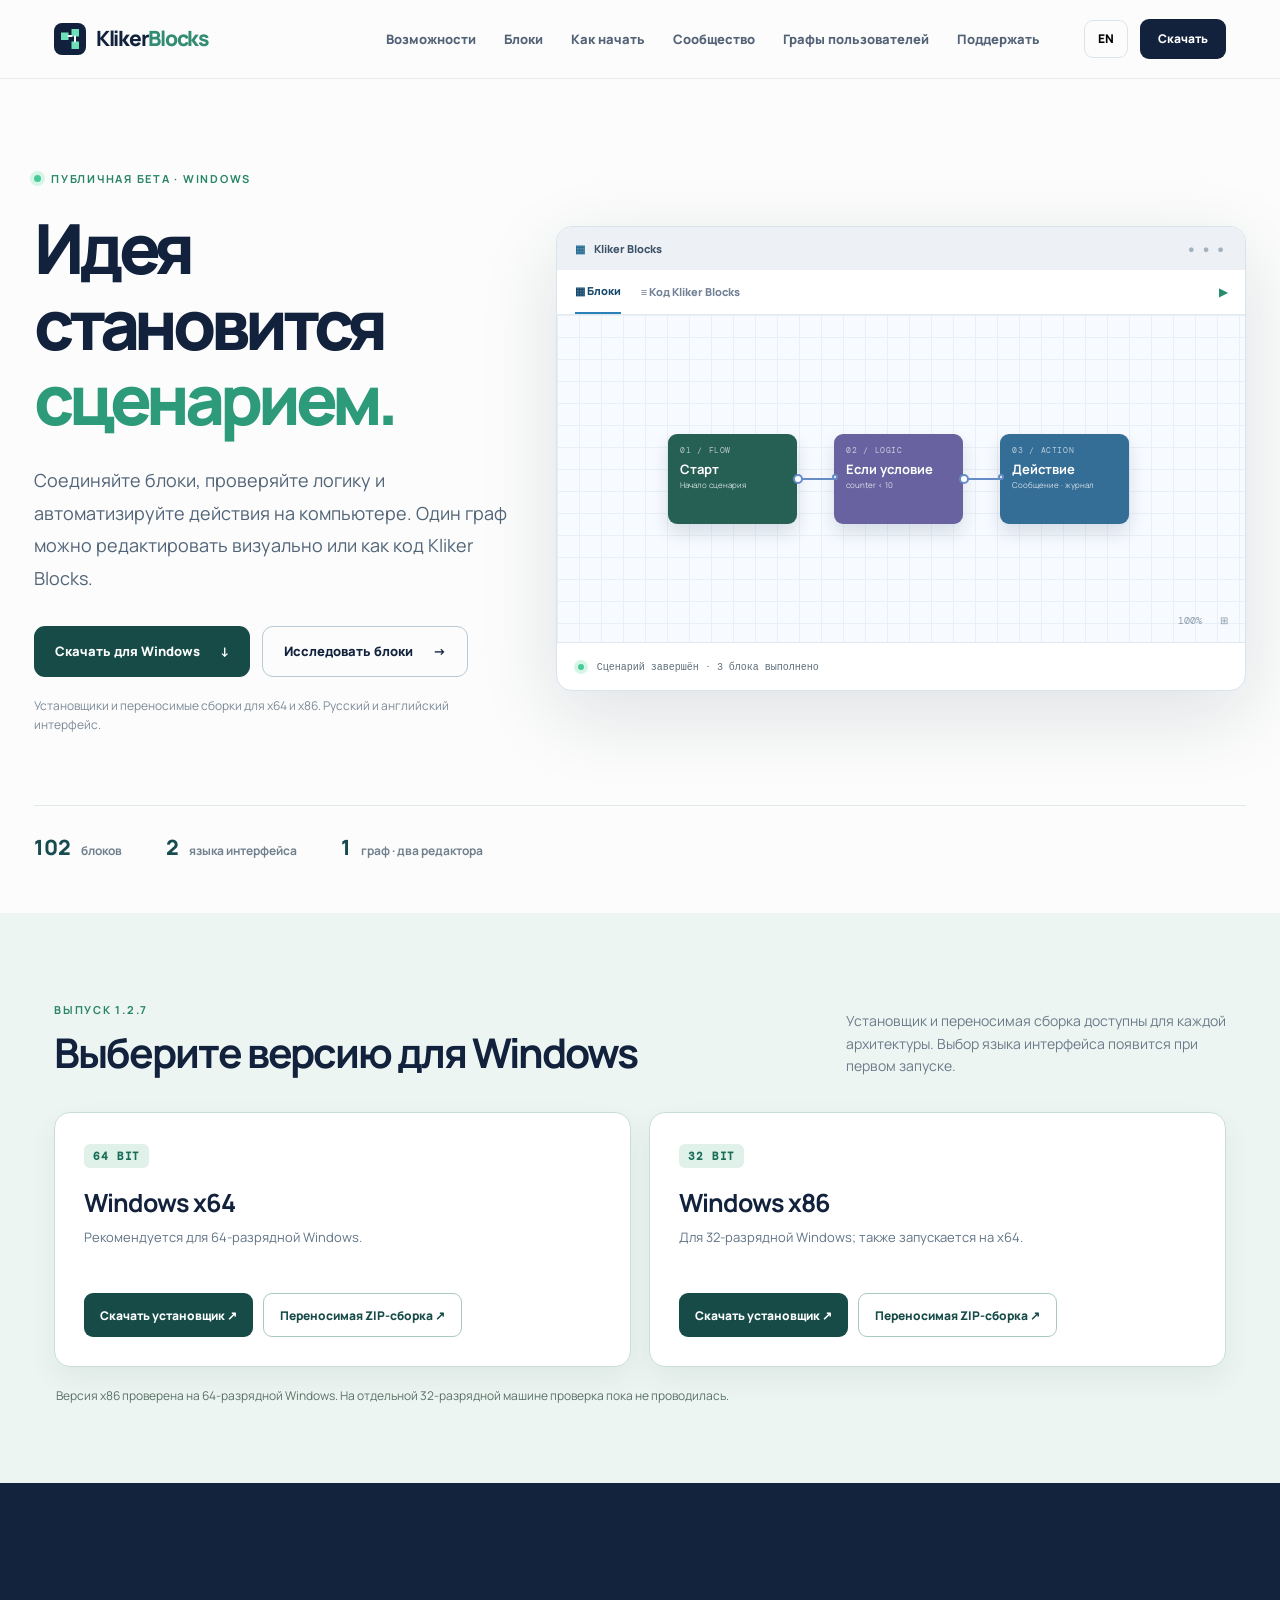
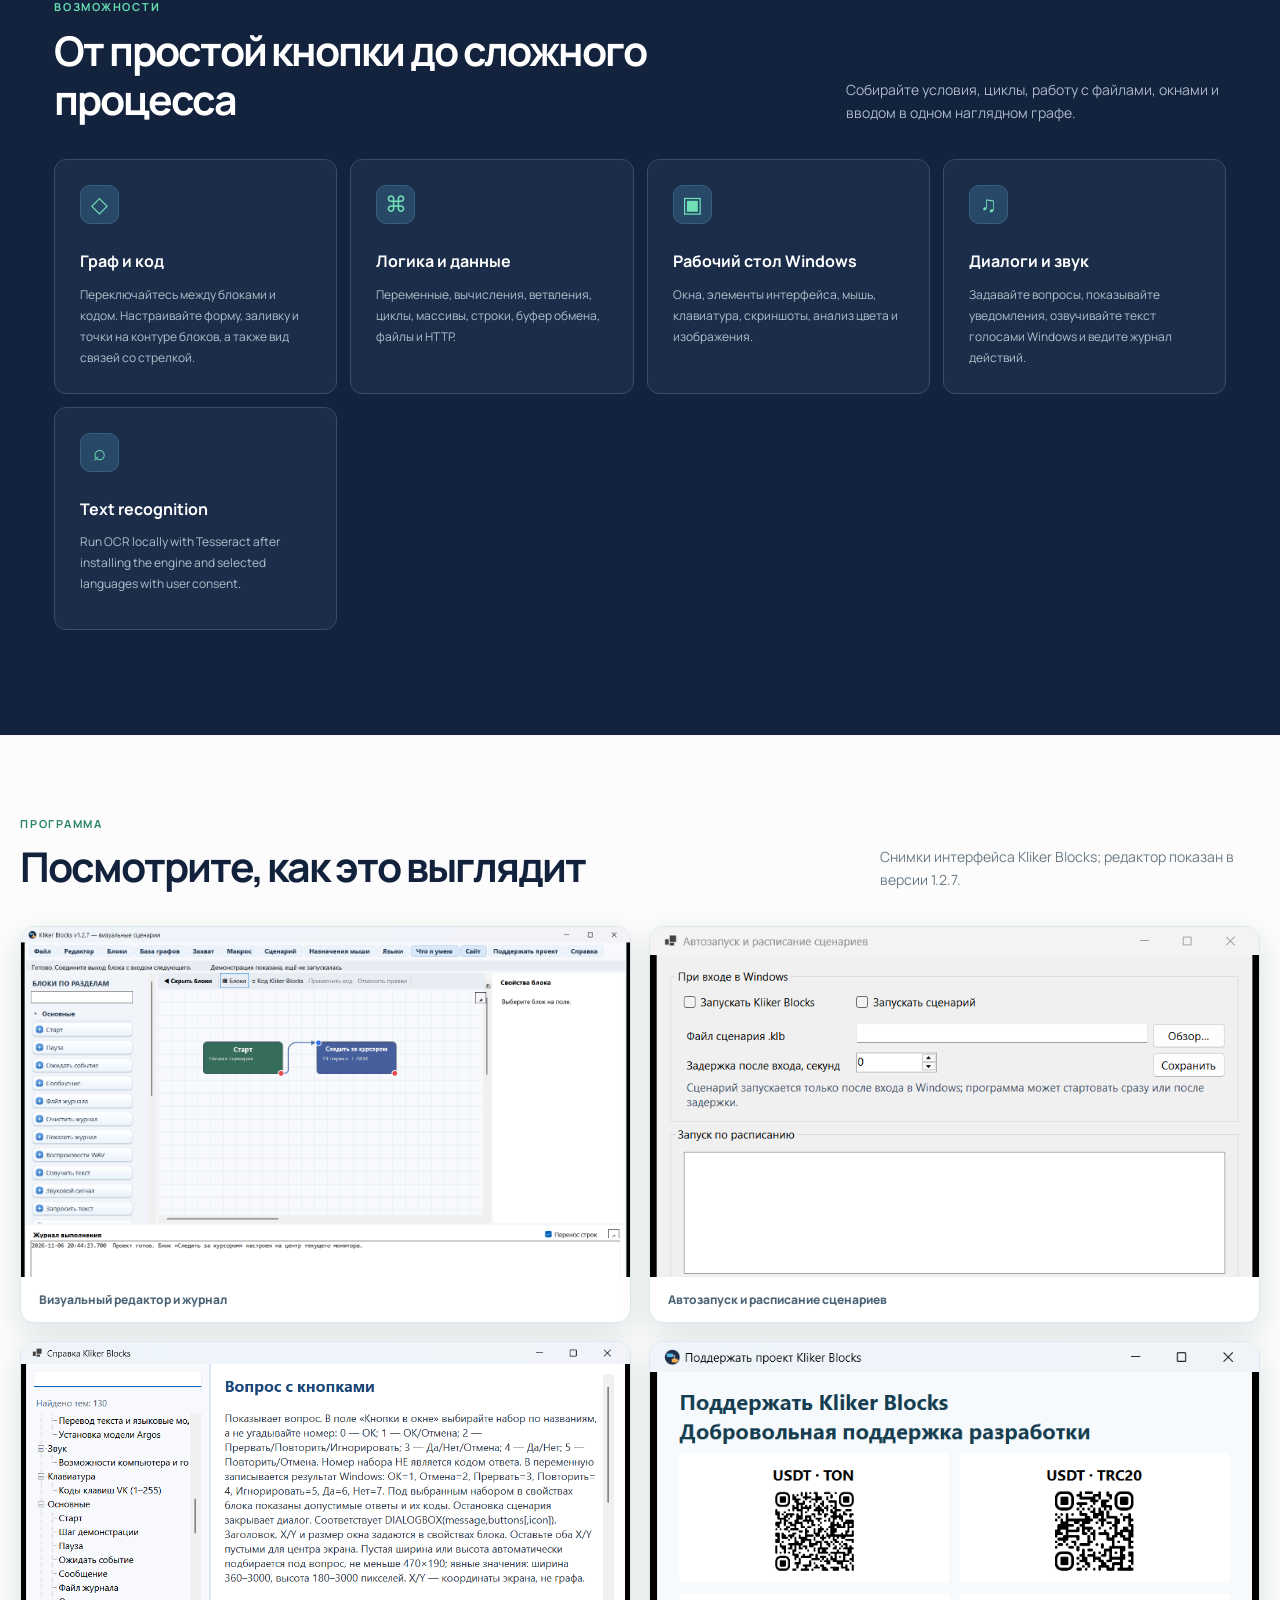
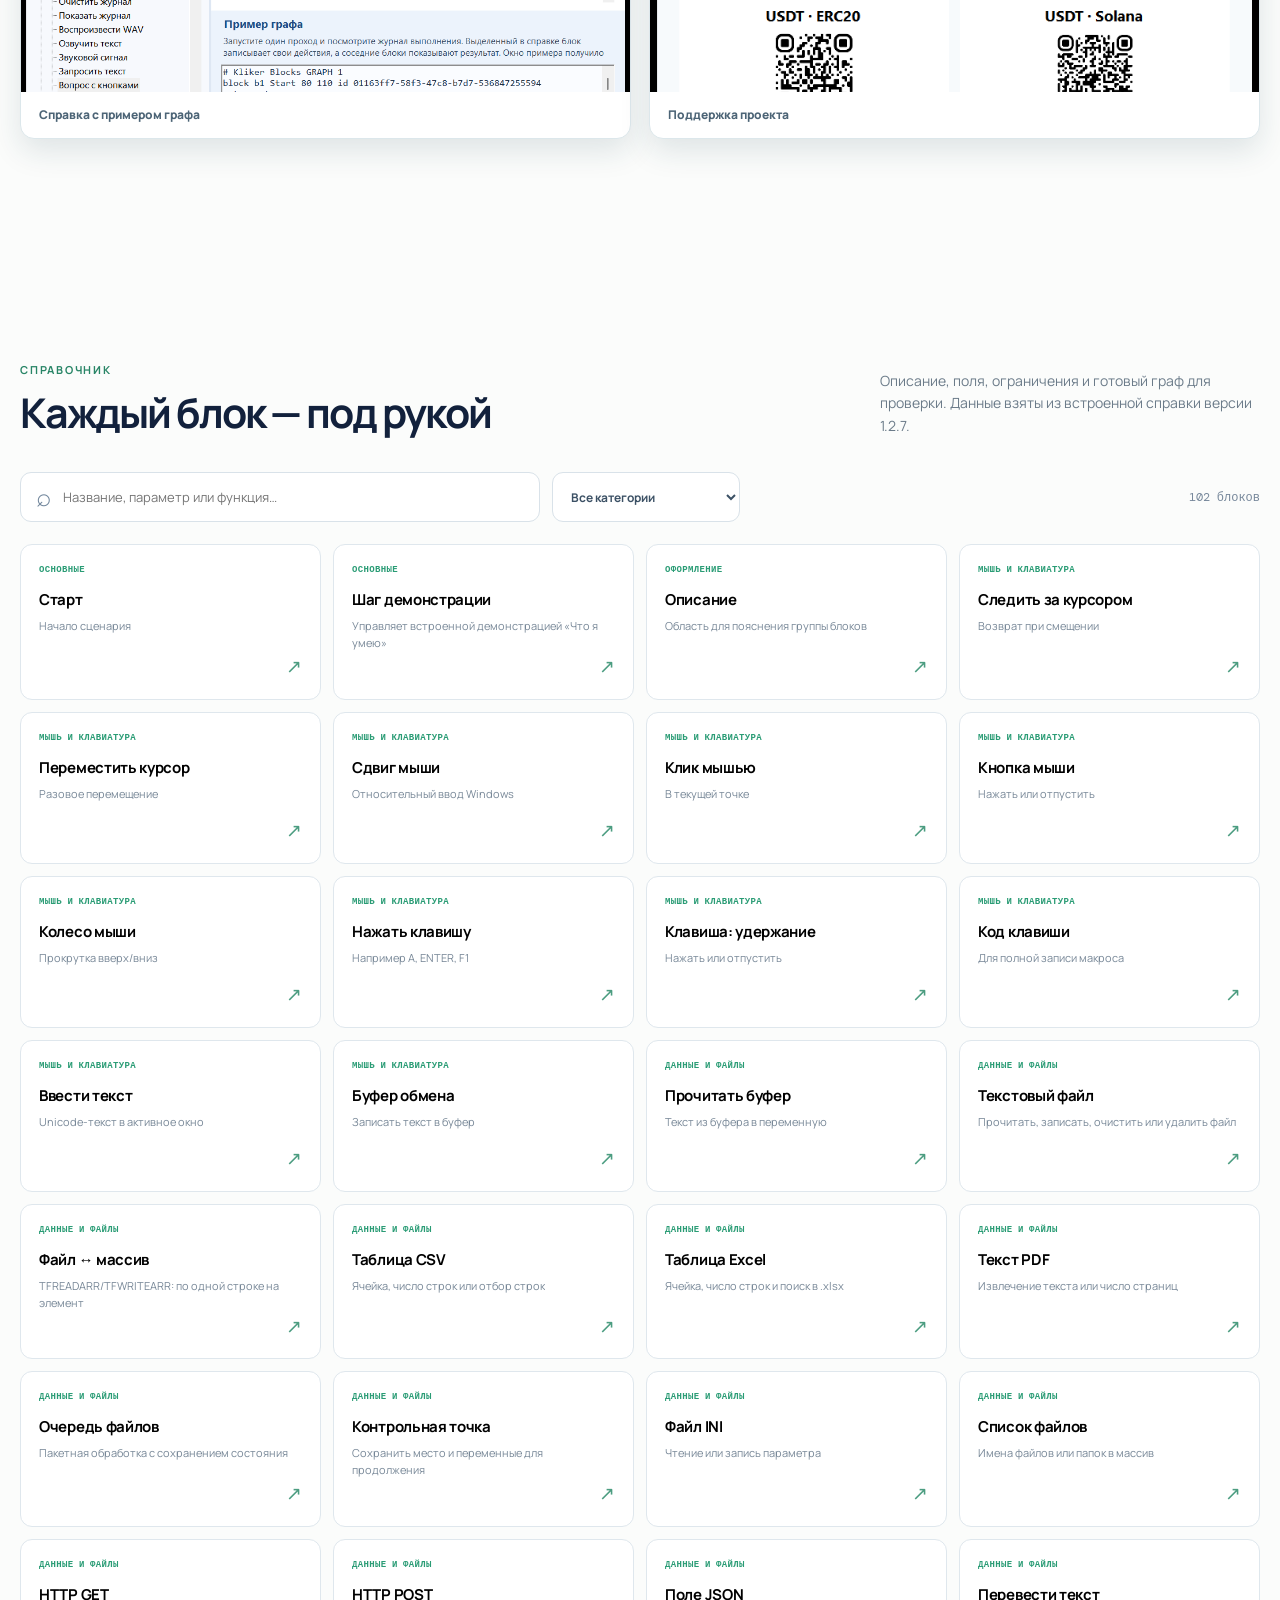
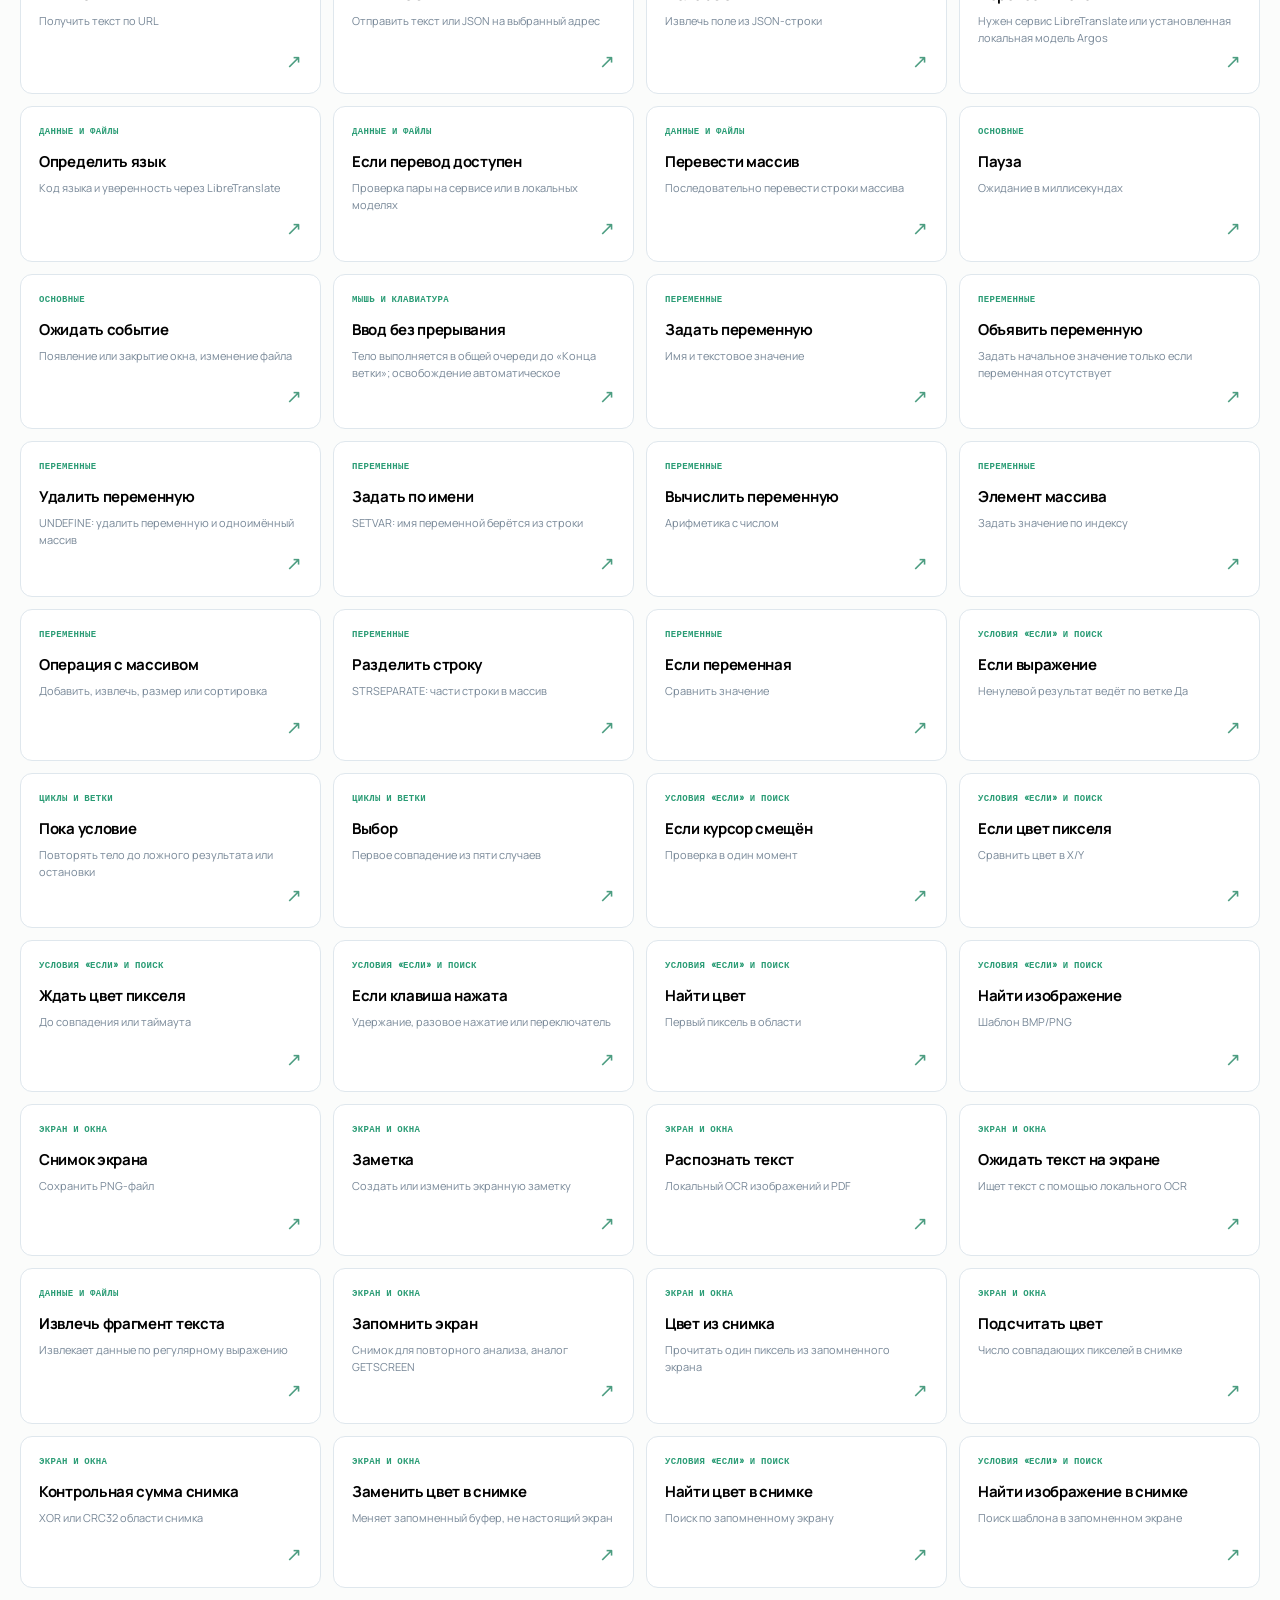
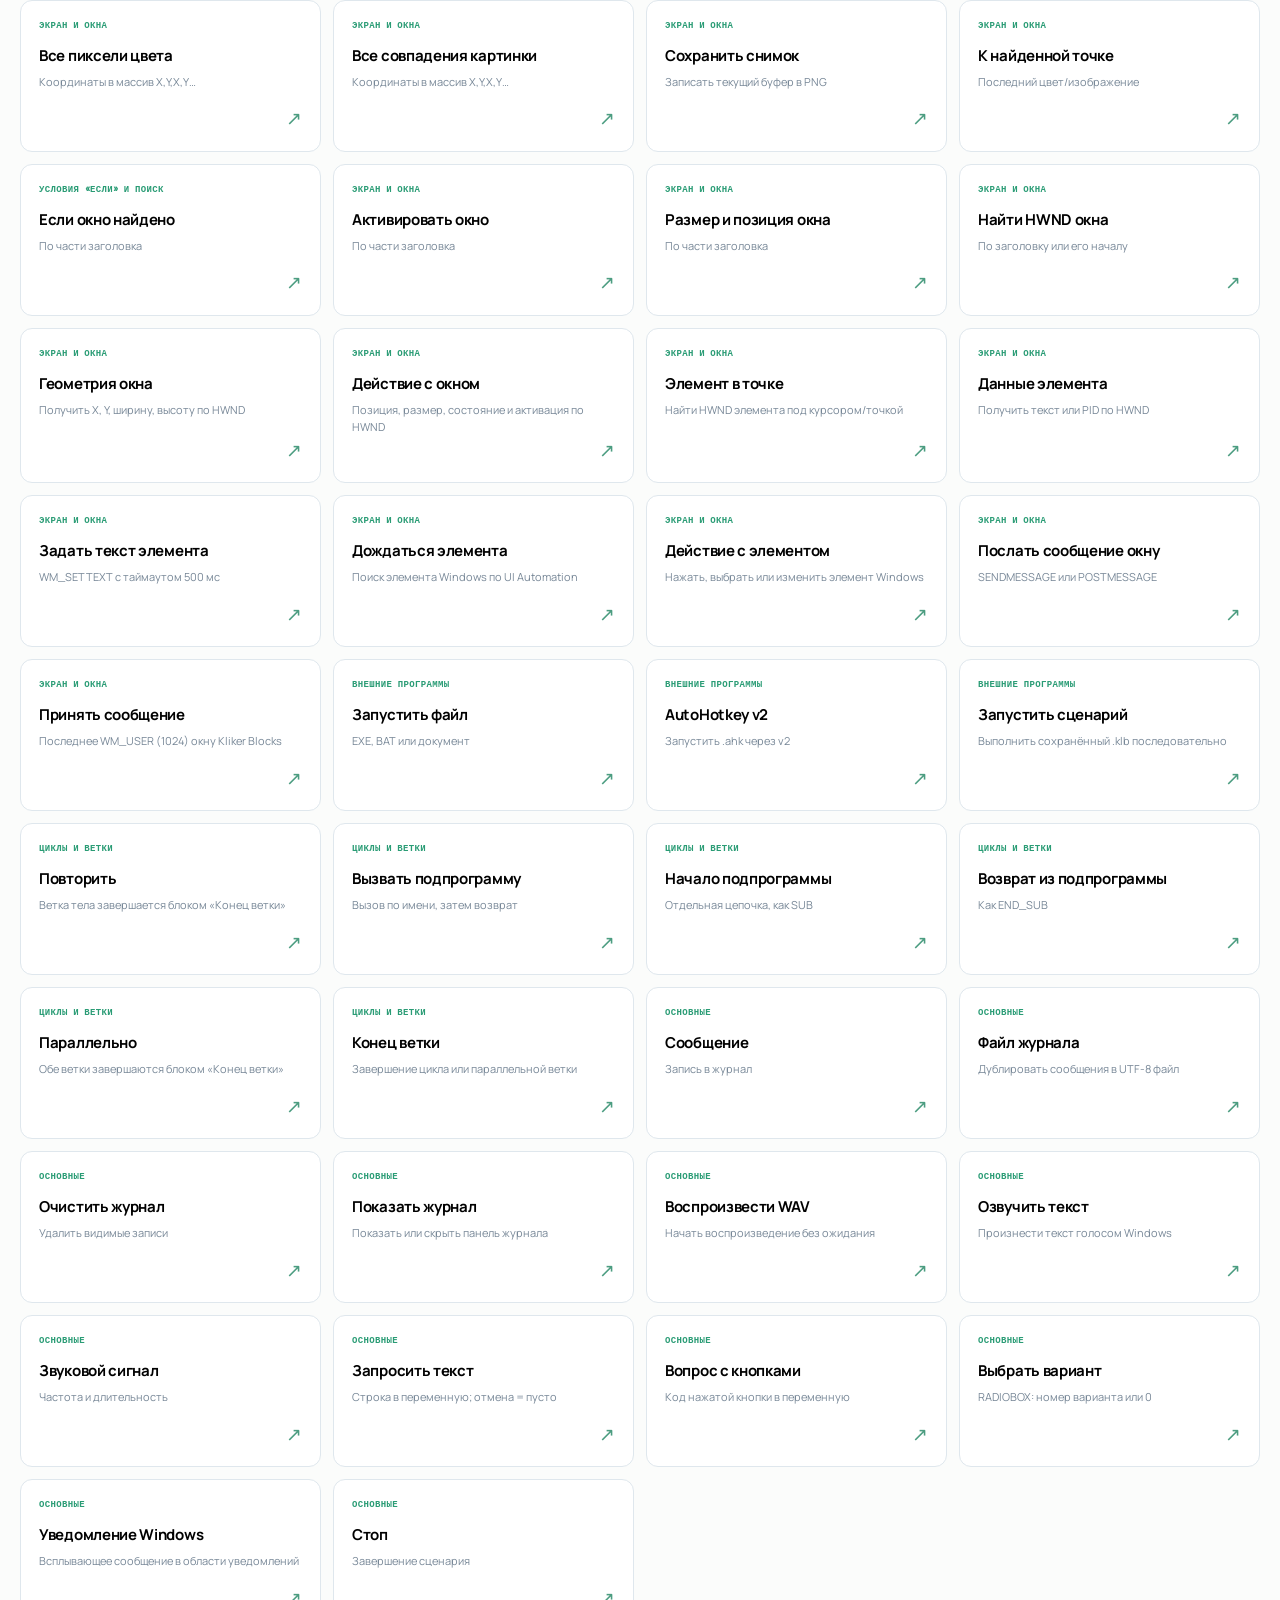
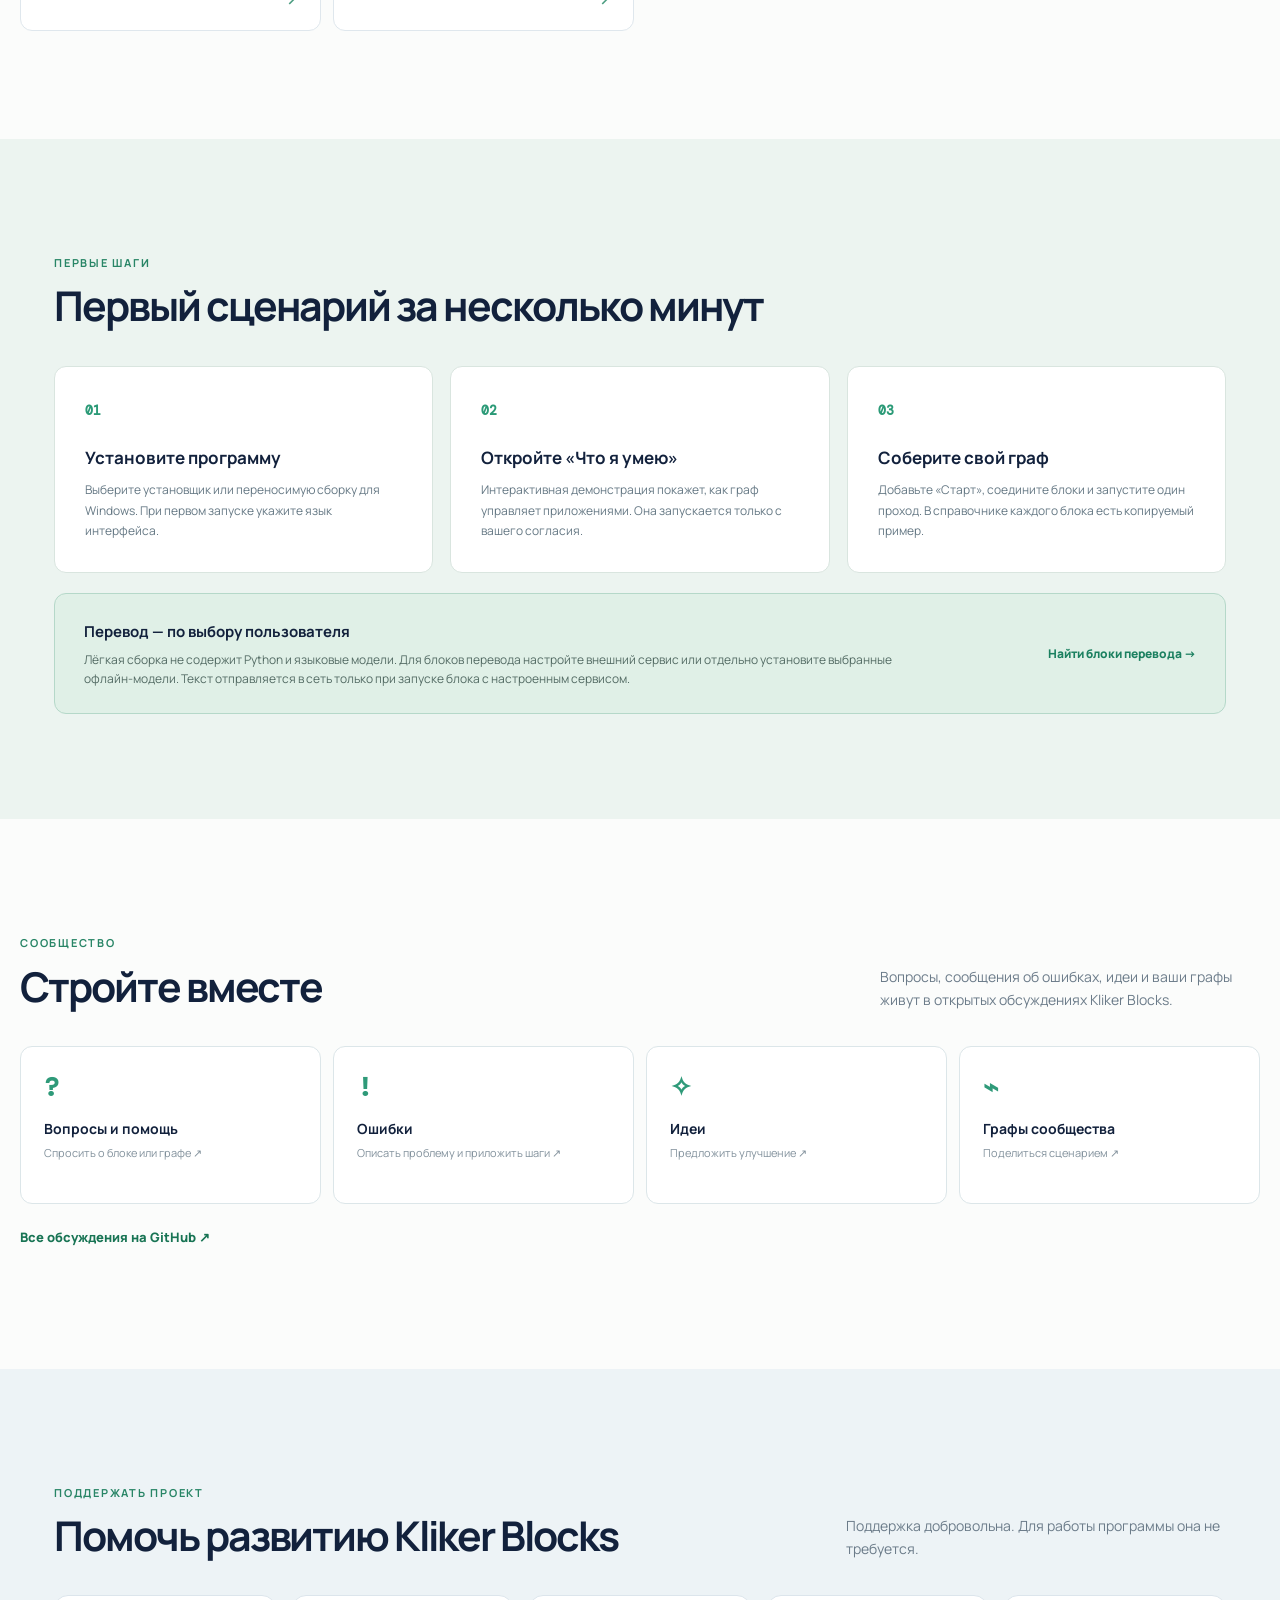
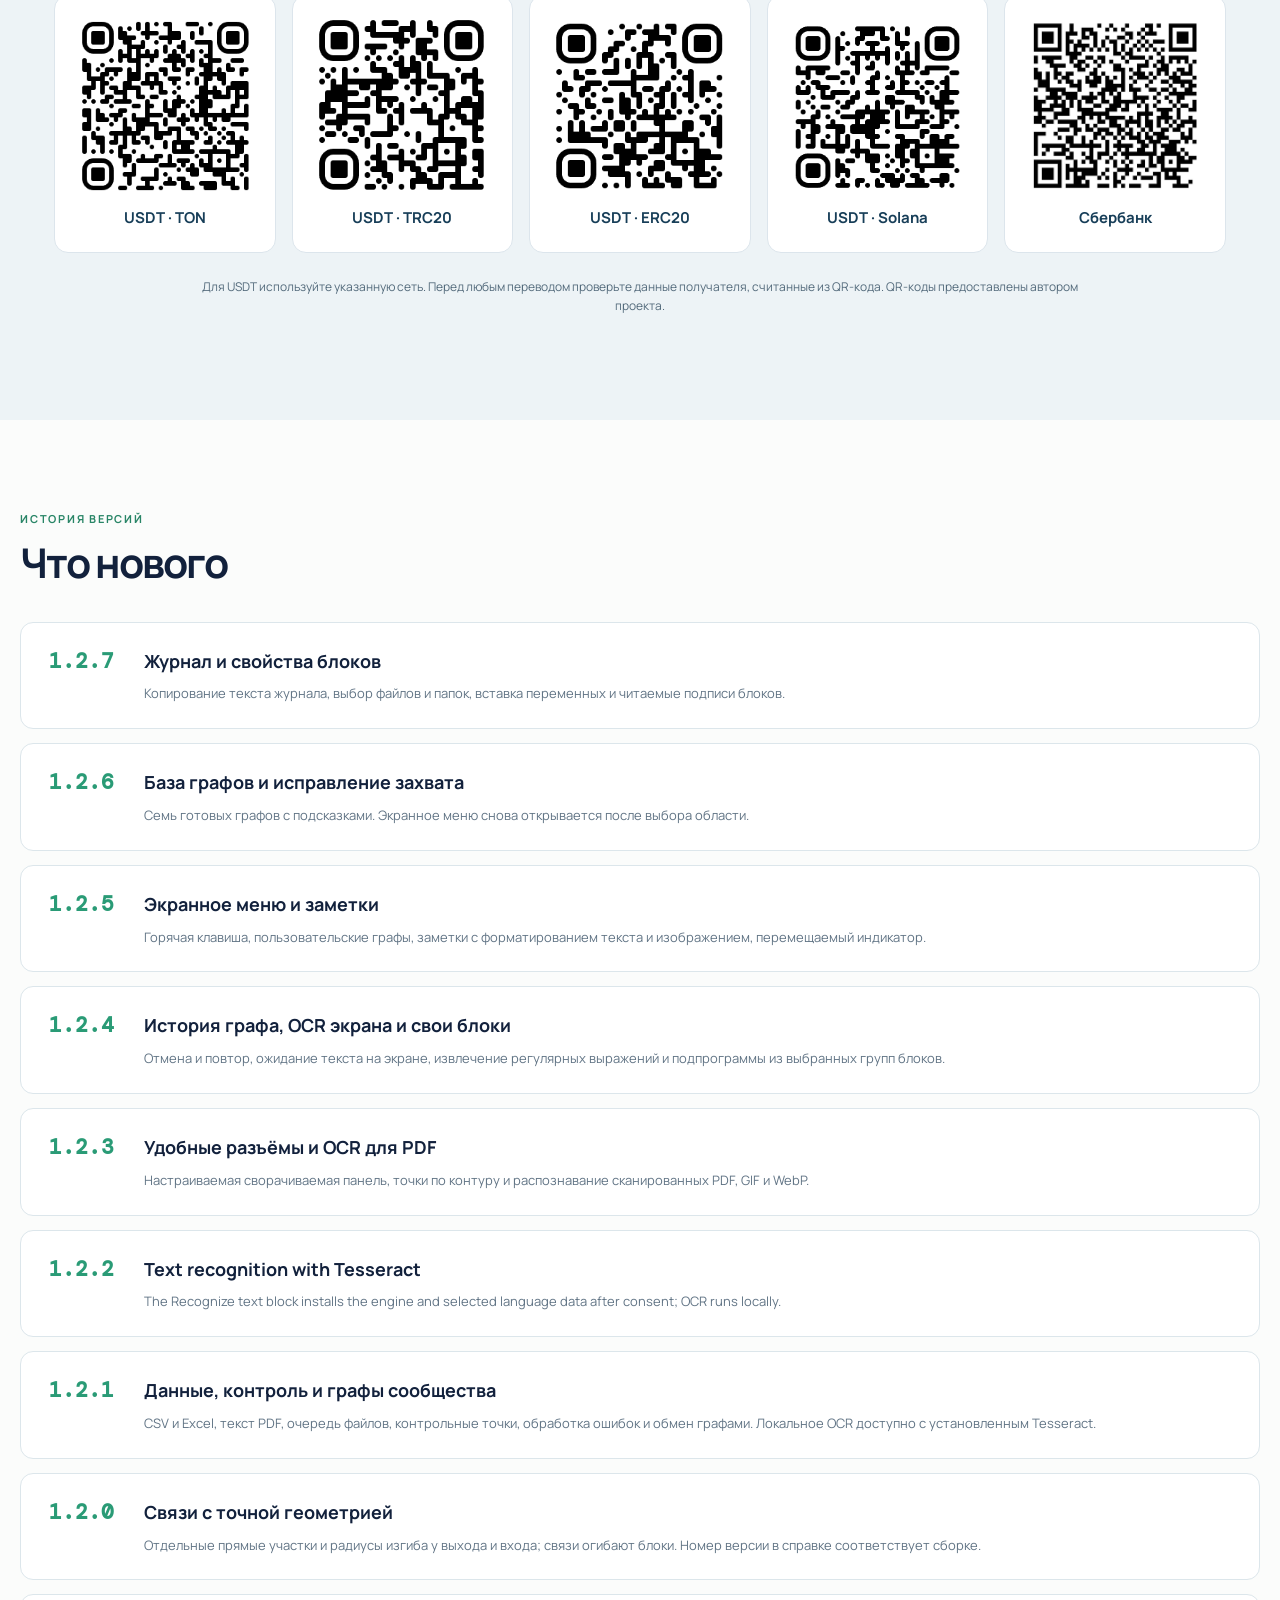
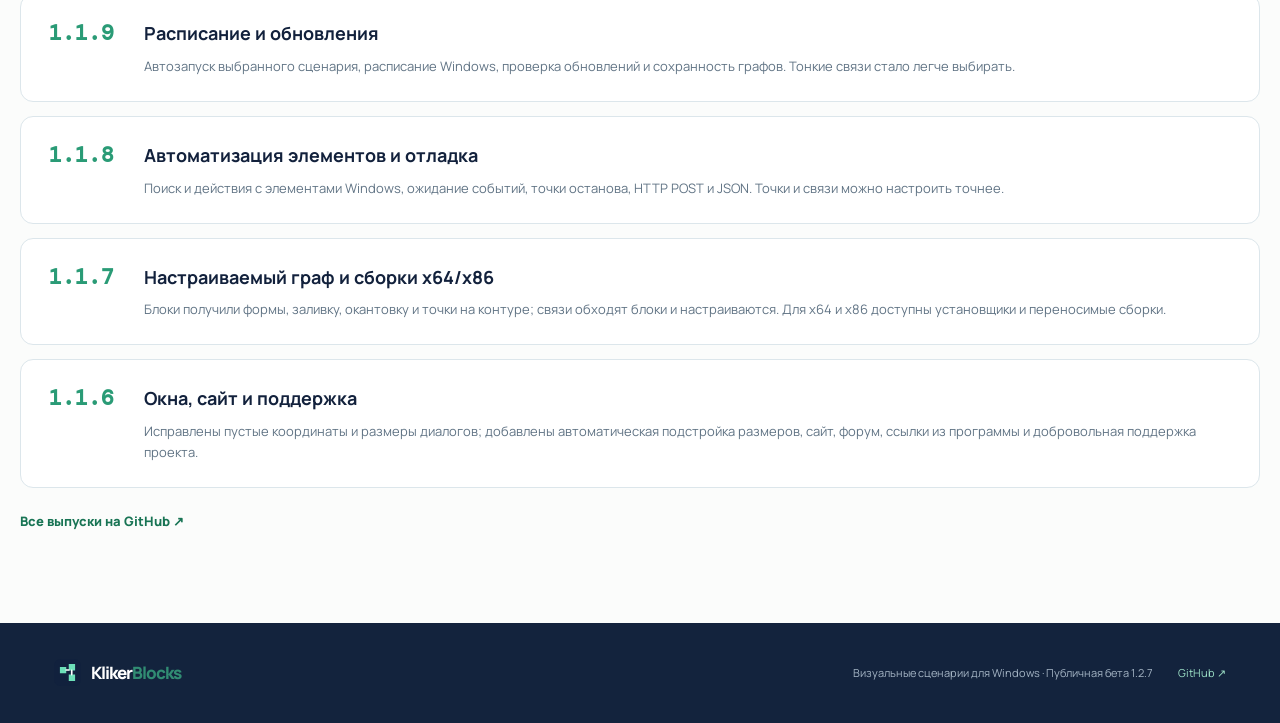
==== commit 897d3f12: "Update Kliker Blocks website: index.html" ====
--- a/docs/index.html
+++ b/docs/index.html
@@ -34,9 +34,9 @@
       </div>
       <div class="hero-bottom"><span>102 <small data-i18n="statBlocks">блоков</small></span><span>2 <small data-i18n="statLanguages">языка интерфейса</small></span><span>1 <small data-i18n="statGraph">граф · два редактора</small></span></div>
     </section>
-    <section id="download" class="section download-section"><div class="shell"><div class="section-head"><div><p class="kicker" data-i18n="downloadKicker">ВЫПУСК 1.2.6</p><h2 data-i18n="downloadTitle">Выберите версию для Windows</h2></div><p data-i18n="downloadIntro">Установщик и переносимая сборка доступны для каждой архитектуры. Выбор языка интерфейса появится при первом запуске.</p></div><div class="download-grid">
-      <article class="download-card"><span class="download-arch">64 BIT</span><h3>Windows x64</h3><p data-i18n="downloadX64Text">Рекомендуется для 64-разрядной Windows.</p><div class="download-links"><a href="https://github.com/Malyshrush/kliker-blocks/releases/download/v1.2.6/KlikerBlocks-Setup-1.2.6-x64.exe" data-i18n="downloadInstaller">Скачать установщик ↗</a><a href="https://github.com/Malyshrush/kliker-blocks/releases/download/v1.2.6/KlikerBlocks-Portable-1.2.6-x64.zip" data-i18n="downloadPortable">Переносимая ZIP-сборка ↗</a></div></article>
-      <article class="download-card"><span class="download-arch">32 BIT</span><h3>Windows x86</h3><p data-i18n="downloadX86Text">Для 32-разрядной Windows; также запускается на x64.</p><div class="download-links"><a href="https://github.com/Malyshrush/kliker-blocks/releases/download/v1.2.6/KlikerBlocks-Setup-1.2.6-x86.exe" data-i18n="downloadInstaller">Скачать установщик ↗</a><a href="https://github.com/Malyshrush/kliker-blocks/releases/download/v1.2.6/KlikerBlocks-Portable-1.2.6-x86.zip" data-i18n="downloadPortable">Переносимая ZIP-сборка ↗</a></div></article>
+    <section id="download" class="section download-section"><div class="shell"><div class="section-head"><div><p class="kicker" data-i18n="downloadKicker">ВЫПУСК 1.2.7</p><h2 data-i18n="downloadTitle">Выберите версию для Windows</h2></div><p data-i18n="downloadIntro">Установщик и переносимая сборка доступны для каждой архитектуры. Выбор языка интерфейса появится при первом запуске.</p></div><div class="download-grid">
+      <article class="download-card"><span class="download-arch">64 BIT</span><h3>Windows x64</h3><p data-i18n="downloadX64Text">Рекомендуется для 64-разрядной Windows.</p><div class="download-links"><a href="https://github.com/Malyshrush/kliker-blocks/releases/download/v1.2.7/KlikerBlocks-Setup-1.2.7-x64.exe" data-i18n="downloadInstaller">Скачать установщик ↗</a><a href="https://github.com/Malyshrush/kliker-blocks/releases/download/v1.2.7/KlikerBlocks-Portable-1.2.7-x64.zip" data-i18n="downloadPortable">Переносимая ZIP-сборка ↗</a></div></article>
+      <article class="download-card"><span class="download-arch">32 BIT</span><h3>Windows x86</h3><p data-i18n="downloadX86Text">Для 32-разрядной Windows; также запускается на x64.</p><div class="download-links"><a href="https://github.com/Malyshrush/kliker-blocks/releases/download/v1.2.7/KlikerBlocks-Setup-1.2.7-x86.exe" data-i18n="downloadInstaller">Скачать установщик ↗</a><a href="https://github.com/Malyshrush/kliker-blocks/releases/download/v1.2.7/KlikerBlocks-Portable-1.2.7-x86.zip" data-i18n="downloadPortable">Переносимая ZIP-сборка ↗</a></div></article>
     </div><p class="download-note" data-i18n="downloadNote">Версия x86 проверена на 64-разрядной Windows. На отдельной 32-разрядной машине проверка пока не проводилась.</p></div></section>
     <section id="features" class="section section-ink"><div class="shell"><div class="section-head"><div><p class="kicker" data-i18n="featureKicker">ВОЗМОЖНОСТИ</p><h2 data-i18n="featureTitle">От простой кнопки до сложного процесса</h2></div><p data-i18n="featureIntro">Собирайте условия, циклы, работу с файлами, окнами и вводом в одном наглядном графе.</p></div><div class="feature-grid">
       <article class="feature-card"><span class="feature-icon">◇</span><h3 data-i18n="f1title">Граф и код</h3><p data-i18n="f1text">Переключайтесь между блоками и кодом. Настраивайте форму, заливку и точки на контуре блоков, а также вид связей со стрелкой.</p></article>
@@ -45,14 +45,14 @@
       <article class="feature-card"><span class="feature-icon">♫</span><h3 data-i18n="f4title">Диалоги и звук</h3><p data-i18n="f4text">Задавайте вопросы, показывайте уведомления, озвучивайте текст голосами Windows и ведите журнал действий.</p></article>
           <article class="feature-card"><span class="feature-icon">⌕</span><h3 data-i18n="f5title">Text recognition</h3><p data-i18n="f5text">Run OCR locally with Tesseract after installing the engine and selected languages with user consent.</p></article>
     </div></div></section>
-    <section id="screenshots" class="section shell screenshot-section"><div class="section-head"><div><p class="kicker" data-i18n="screensKicker">ПРОГРАММА</p><h2 data-i18n="screensTitle">Посмотрите, как это выглядит</h2></div><p data-i18n="screensIntro">Снимки интерфейса Kliker Blocks; редактор показан в версии 1.2.6.</p></div><div class="screenshot-grid"><figure><img src="assets/screenshots/editor-ru.png" alt="Визуальный редактор Kliker Blocks" loading="lazy"><figcaption data-i18n="screenEditor">Визуальный редактор и журнал</figcaption></figure><figure><img src="assets/screenshots/automation-ru.png" alt="Автозапуск и расписание Kliker Blocks" loading="lazy"><figcaption data-i18n="screenAutomation">Автозапуск и расписание сценариев</figcaption></figure><figure><img src="assets/screenshots/help-ru.png" alt="Справка Kliker Blocks" loading="lazy"><figcaption data-i18n="screenHelp">Справка с примером графа</figcaption></figure><figure><img src="assets/screenshots/support-ru.png" alt="Поддержать Kliker Blocks" loading="lazy"><figcaption data-i18n="screenSupport">Поддержка проекта</figcaption></figure></div></section>
-    <section id="catalog" class="section catalog-section shell"><div class="section-head"><div><p class="kicker" data-i18n="catalogKicker">СПРАВОЧНИК</p><h2 data-i18n="catalogTitle">Каждый блок — под рукой</h2></div><p data-i18n="catalogIntro">Описание, поля, ограничения и готовый граф для проверки. Данные взяты из встроенной справки версии 1.2.6.</p></div><div class="catalog-tools"><label class="search-wrap"><span>⌕</span><input id="block-search" type="search" placeholder="Название, параметр или функция…" autocomplete="off" aria-label="Поиск блоков"></label><select id="category-filter" aria-label="Категория"><option value="" data-i18n="allCategories">Все категории</option></select><span id="block-count" class="block-count"></span></div><div id="block-grid" class="block-grid"><p class="loading" data-i18n="loading">Загрузка справочника…</p></div><p id="empty-state" class="empty-state" hidden data-i18n="noResults">По этому запросу блоки не найдены.</p></section>
+    <section id="screenshots" class="section shell screenshot-section"><div class="section-head"><div><p class="kicker" data-i18n="screensKicker">ПРОГРАММА</p><h2 data-i18n="screensTitle">Посмотрите, как это выглядит</h2></div><p data-i18n="screensIntro">Снимки интерфейса Kliker Blocks; редактор показан в версии 1.2.7.</p></div><div class="screenshot-grid"><figure><img src="assets/screenshots/editor-ru.png" alt="Визуальный редактор Kliker Blocks" loading="lazy"><figcaption data-i18n="screenEditor">Визуальный редактор и журнал</figcaption></figure><figure><img src="assets/screenshots/automation-ru.png" alt="Автозапуск и расписание Kliker Blocks" loading="lazy"><figcaption data-i18n="screenAutomation">Автозапуск и расписание сценариев</figcaption></figure><figure><img src="assets/screenshots/help-ru.png" alt="Справка Kliker Blocks" loading="lazy"><figcaption data-i18n="screenHelp">Справка с примером графа</figcaption></figure><figure><img src="assets/screenshots/support-ru.png" alt="Поддержать Kliker Blocks" loading="lazy"><figcaption data-i18n="screenSupport">Поддержка проекта</figcaption></figure></div></section>
+    <section id="catalog" class="section catalog-section shell"><div class="section-head"><div><p class="kicker" data-i18n="catalogKicker">СПРАВОЧНИК</p><h2 data-i18n="catalogTitle">Каждый блок — под рукой</h2></div><p data-i18n="catalogIntro">Описание, поля, ограничения и готовый граф для проверки. Данные взяты из встроенной справки версии 1.2.7.</p></div><div class="catalog-tools"><label class="search-wrap"><span>⌕</span><input id="block-search" type="search" placeholder="Название, параметр или функция…" autocomplete="off" aria-label="Поиск блоков"></label><select id="category-filter" aria-label="Категория"><option value="" data-i18n="allCategories">Все категории</option></select><span id="block-count" class="block-count"></span></div><div id="block-grid" class="block-grid"><p class="loading" data-i18n="loading">Загрузка справочника…</p></div><p id="empty-state" class="empty-state" hidden data-i18n="noResults">По этому запросу блоки не найдены.</p></section>
     <section id="start" class="section start-section"><div class="shell"><div class="section-head"><div><p class="kicker" data-i18n="startKicker">ПЕРВЫЕ ШАГИ</p><h2 data-i18n="startTitle">Первый сценарий за несколько минут</h2></div></div><div class="steps"><article><b>01</b><h3 data-i18n="s1title">Установите программу</h3><p data-i18n="s1text">Выберите установщик или переносимую сборку для Windows. При первом запуске укажите язык интерфейса.</p></article><article><b>02</b><h3 data-i18n="s2title">Откройте «Что я умею»</h3><p data-i18n="s2text">Интерактивная демонстрация покажет, как граф управляет приложениями. Она запускается только с вашего согласия.</p></article><article><b>03</b><h3 data-i18n="s3title">Соберите свой граф</h3><p data-i18n="s3text">Добавьте «Старт», соедините блоки и запустите один проход. В справочнике каждого блока есть копируемый пример.</p></article></div><div class="start-callout"><div><strong data-i18n="translationTitle">Перевод — по выбору пользователя</strong><p data-i18n="translationText">Лёгкая сборка не содержит Python и языковые модели. Для блоков перевода настройте внешний сервис или отдельно установите выбранные офлайн-модели. Текст отправляется в сеть только при запуске блока с настроенным сервисом.</p></div><a href="#catalog" data-i18n="translationLink">Найти блоки перевода →</a></div></div></section>
     <section id="community" class="section community-section shell"><div class="section-head"><div><p class="kicker" data-i18n="communityKicker">СООБЩЕСТВО</p><h2 data-i18n="communityTitle">Стройте вместе</h2></div><p data-i18n="communityIntro">Вопросы, сообщения об ошибках, идеи и ваши графы живут в открытых обсуждениях Kliker Blocks.</p></div><div class="community-grid"><a href="https://github.com/Malyshrush/kliker-blocks-site/discussions/2"><span>?</span><strong data-i18n="cQuestions">Вопросы и помощь</strong><small data-i18n="cQuestionsSub">Спросить о блоке или графе ↗</small></a><a href="https://github.com/Malyshrush/kliker-blocks-site/discussions/3"><span>!</span><strong data-i18n="cBugs">Ошибки</strong><small data-i18n="cBugsSub">Описать проблему и приложить шаги ↗</small></a><a href="https://github.com/Malyshrush/kliker-blocks-site/discussions/4"><span>✧</span><strong data-i18n="cIdeas">Идеи</strong><small data-i18n="cIdeasSub">Предложить улучшение ↗</small></a><a href="https://github.com/Malyshrush/kliker-blocks-site/discussions/5"><span>⌁</span><strong data-i18n="cGraphs">Графы сообщества</strong><small data-i18n="cGraphsSub">Поделиться сценарием ↗</small></a></div><a class="community-main" href="https://github.com/Malyshrush/kliker-blocks-site/discussions" data-i18n="allDiscussions">Все обсуждения на GitHub ↗</a></section>
     <section id="support" class="section support-section"><div class="shell"><div class="section-head"><div><p class="kicker" data-i18n="supportKicker">ПОДДЕРЖАТЬ ПРОЕКТ</p><h2 data-i18n="supportTitle">Помочь развитию Kliker Blocks</h2></div><p data-i18n="supportIntro">Поддержка добровольна. Для работы программы она не требуется.</p></div><div class="qr-grid"><article><img src="assets/support/usdt-ton.png" alt="USDT TON QR" loading="lazy"><strong>USDT · TON</strong></article><article><img src="assets/support/usdt-trc20.png" alt="USDT TRC20 QR" loading="lazy"><strong>USDT · TRC20</strong></article><article><img src="assets/support/usdt-erc20.png" alt="USDT ERC20 QR" loading="lazy"><strong>USDT · ERC20</strong></article><article><img src="assets/support/usdt-sol.png" alt="USDT Solana QR" loading="lazy"><strong>USDT · Solana</strong></article><article><img src="assets/support/sberbank.jpg" alt="Sberbank QR" loading="lazy"><strong data-i18n="sberbank">Сбербанк</strong></article></div><p class="support-note" data-i18n="supportNote">Для USDT используйте указанную сеть. Перед любым переводом проверьте данные получателя, считанные из QR-кода. QR-коды предоставлены автором проекта.</p></div></section>
-    <section id="updates" class="section updates-section shell"><div class="section-head"><div><p class="kicker" data-i18n="updatesKicker">ИСТОРИЯ ВЕРСИЙ</p><h2 data-i18n="updatesTitle">Что нового</h2></div></div><div class="update-card"><span>1.2.6</span><div><h3 data-i18n="update126Title">База графов и исправление захвата</h3><p data-i18n="update126Text">Семь готовых графов с подсказками. Экранное меню снова открывается после выбора области.</p></div></div><div class="update-card"><span>1.2.5</span><div><h3 data-i18n="update125Title">Экранное меню и заметки</h3><p data-i18n="update125Text">Горячая клавиша, свои графы, заметки с форматированием и изображением, перемещаемый индикатор.</p></div></div><div class="update-card"><span>1.2.4</span><div><h3 data-i18n="update124Title">История графа, OCR экрана и свои блоки</h3><p data-i18n="update124Text">Отмена и повтор, ожидание текста на экране, извлечение регулярных выражений и подпрограммы из выбранных групп блоков.</p></div></div><div class="update-card"><span>1.2.3</span><div><h3 data-i18n="update123Title">Удобные разъёмы и OCR для PDF</h3><p data-i18n="update123Text">Настраиваемая сворачиваемая панель, точки по контуру и распознавание сканированных PDF, GIF и WebP.</p></div></div><div class="update-card"><span>1.2.2</span><div><h3 data-i18n="update122Title">Text recognition with Tesseract</h3><p data-i18n="update122Text">The Recognize text block installs the engine and selected language data after consent; OCR runs locally.</p></div></div><div class="update-card"><span>1.2.1</span><div><h3 data-i18n="update121Title">Данные, контроль и графы сообщества</h3><p data-i18n="update121Text">CSV и Excel, текст PDF, очередь файлов, контрольные точки, обработка ошибок и обмен графами. Локальное OCR доступно с установленным Tesseract.</p></div></div><div class="update-card"><span>1.2.0</span><div><h3 data-i18n="update120Title">Связи с точной геометрией</h3><p data-i18n="update120Text">Отдельные прямые участки и радиусы изгиба у выхода и входа; связи огибают блоки. Номер версии в справке соответствует сборке.</p></div></div><div class="update-card"><span>1.1.9</span><div><h3 data-i18n="update119Title">Расписание и обновления</h3><p data-i18n="update119Text">Автозапуск выбранного сценария, расписание Windows, проверка обновлений и сохранность графов. Тонкие связи стало легче выбирать.</p></div></div><div class="update-card"><span>1.1.8</span><div><h3 data-i18n="update118Title">Автоматизация элементов и отладка</h3><p data-i18n="update118Text">Поиск элементов Windows, ожидание событий, точки останова, HTTP POST и JSON; настройка точек и изгибов связей.</p></div></div><div class="update-card"><span>1.1.7</span><div><h3 data-i18n="update117Title">Настраиваемый граф и сборки x64/x86</h3><p data-i18n="update117Text">Блоки получили формы, заливку, окантовку и точки на контуре; связи обходят блоки и настраиваются. Для x64 и x86 доступны установщики и переносимые сборки.</p></div></div><div class="update-card"><span>1.1.6</span><div><h3 data-i18n="update116Title">Окна, сайт и поддержка</h3><p data-i18n="update116Text">Исправлены пустые координаты и размеры диалогов; добавлены автоматическая подстройка размеров, сайт, форум, ссылки из программы и добровольная поддержка проекта.</p></div></div><a class="community-main" href="https://github.com/Malyshrush/kliker-blocks/releases" data-i18n="allVersions">Все выпуски на GitHub ↗</a></section>
+    <section id="updates" class="section updates-section shell"><div class="section-head"><div><p class="kicker" data-i18n="updatesKicker">ИСТОРИЯ ВЕРСИЙ</p><h2 data-i18n="updatesTitle">Что нового</h2></div></div><div class="update-card"><span>1.2.7</span><div><h3 data-i18n="update127Title">Журнал и свойства блоков</h3><p data-i18n="update127Text">Копирование текста журнала, выбор файлов и папок, вставка переменных и читаемые подписи блоков.</p></div></div><div class="update-card"><span>1.2.6</span><div><h3 data-i18n="update126Title">База графов и исправление захвата</h3><p data-i18n="update126Text">Семь готовых графов с подсказками. Экранное меню снова открывается после выбора области.</p></div></div><div class="update-card"><span>1.2.5</span><div><h3 data-i18n="update125Title">Экранное меню и заметки</h3><p data-i18n="update125Text">Горячая клавиша, свои графы, заметки с форматированием и изображением, перемещаемый индикатор.</p></div></div><div class="update-card"><span>1.2.4</span><div><h3 data-i18n="update124Title">История графа, OCR экрана и свои блоки</h3><p data-i18n="update124Text">Отмена и повтор, ожидание текста на экране, извлечение регулярных выражений и подпрограммы из выбранных групп блоков.</p></div></div><div class="update-card"><span>1.2.3</span><div><h3 data-i18n="update123Title">Удобные разъёмы и OCR для PDF</h3><p data-i18n="update123Text">Настраиваемая сворачиваемая панель, точки по контуру и распознавание сканированных PDF, GIF и WebP.</p></div></div><div class="update-card"><span>1.2.2</span><div><h3 data-i18n="update122Title">Text recognition with Tesseract</h3><p data-i18n="update122Text">The Recognize text block installs the engine and selected language data after consent; OCR runs locally.</p></div></div><div class="update-card"><span>1.2.1</span><div><h3 data-i18n="update121Title">Данные, контроль и графы сообщества</h3><p data-i18n="update121Text">CSV и Excel, текст PDF, очередь файлов, контрольные точки, обработка ошибок и обмен графами. Локальное OCR доступно с установленным Tesseract.</p></div></div><div class="update-card"><span>1.2.0</span><div><h3 data-i18n="update120Title">Связи с точной геометрией</h3><p data-i18n="update120Text">Отдельные прямые участки и радиусы изгиба у выхода и входа; связи огибают блоки. Номер версии в справке соответствует сборке.</p></div></div><div class="update-card"><span>1.1.9</span><div><h3 data-i18n="update119Title">Расписание и обновления</h3><p data-i18n="update119Text">Автозапуск выбранного сценария, расписание Windows, проверка обновлений и сохранность графов. Тонкие связи стало легче выбирать.</p></div></div><div class="update-card"><span>1.1.8</span><div><h3 data-i18n="update118Title">Автоматизация элементов и отладка</h3><p data-i18n="update118Text">Поиск элементов Windows, ожидание событий, точки останова, HTTP POST и JSON; настройка точек и изгибов связей.</p></div></div><div class="update-card"><span>1.1.7</span><div><h3 data-i18n="update117Title">Настраиваемый граф и сборки x64/x86</h3><p data-i18n="update117Text">Блоки получили формы, заливку, окантовку и точки на контуре; связи обходят блоки и настраиваются. Для x64 и x86 доступны установщики и переносимые сборки.</p></div></div><div class="update-card"><span>1.1.6</span><div><h3 data-i18n="update116Title">Окна, сайт и поддержка</h3><p data-i18n="update116Text">Исправлены пустые координаты и размеры диалогов; добавлены автоматическая подстройка размеров, сайт, форум, ссылки из программы и добровольная поддержка проекта.</p></div></div><a class="community-main" href="https://github.com/Malyshrush/kliker-blocks/releases" data-i18n="allVersions">Все выпуски на GitHub ↗</a></section>
   </main>
-  <footer><div class="shell footer-row"><div class="brand"><img src="assets/mark.svg" alt=""><span>Kliker<span class="brand-accent">Blocks</span></span></div><p data-i18n="footerText">Public beta 1.2.6</p><a href="https://github.com/Malyshrush/kliker-blocks-site">GitHub ↗</a></div></footer>
+  <footer><div class="shell footer-row"><div class="brand"><img src="assets/mark.svg" alt=""><span>Kliker<span class="brand-accent">Blocks</span></span></div><p data-i18n="footerText">Public beta 1.2.7</p><a href="https://github.com/Malyshrush/kliker-blocks-site">GitHub ↗</a></div></footer>
   <dialog id="block-dialog" class="block-dialog"><button id="dialog-close" class="dialog-close" type="button" aria-label="Close">×</button><div id="dialog-body"></div></dialog>
 </body>
 </html>
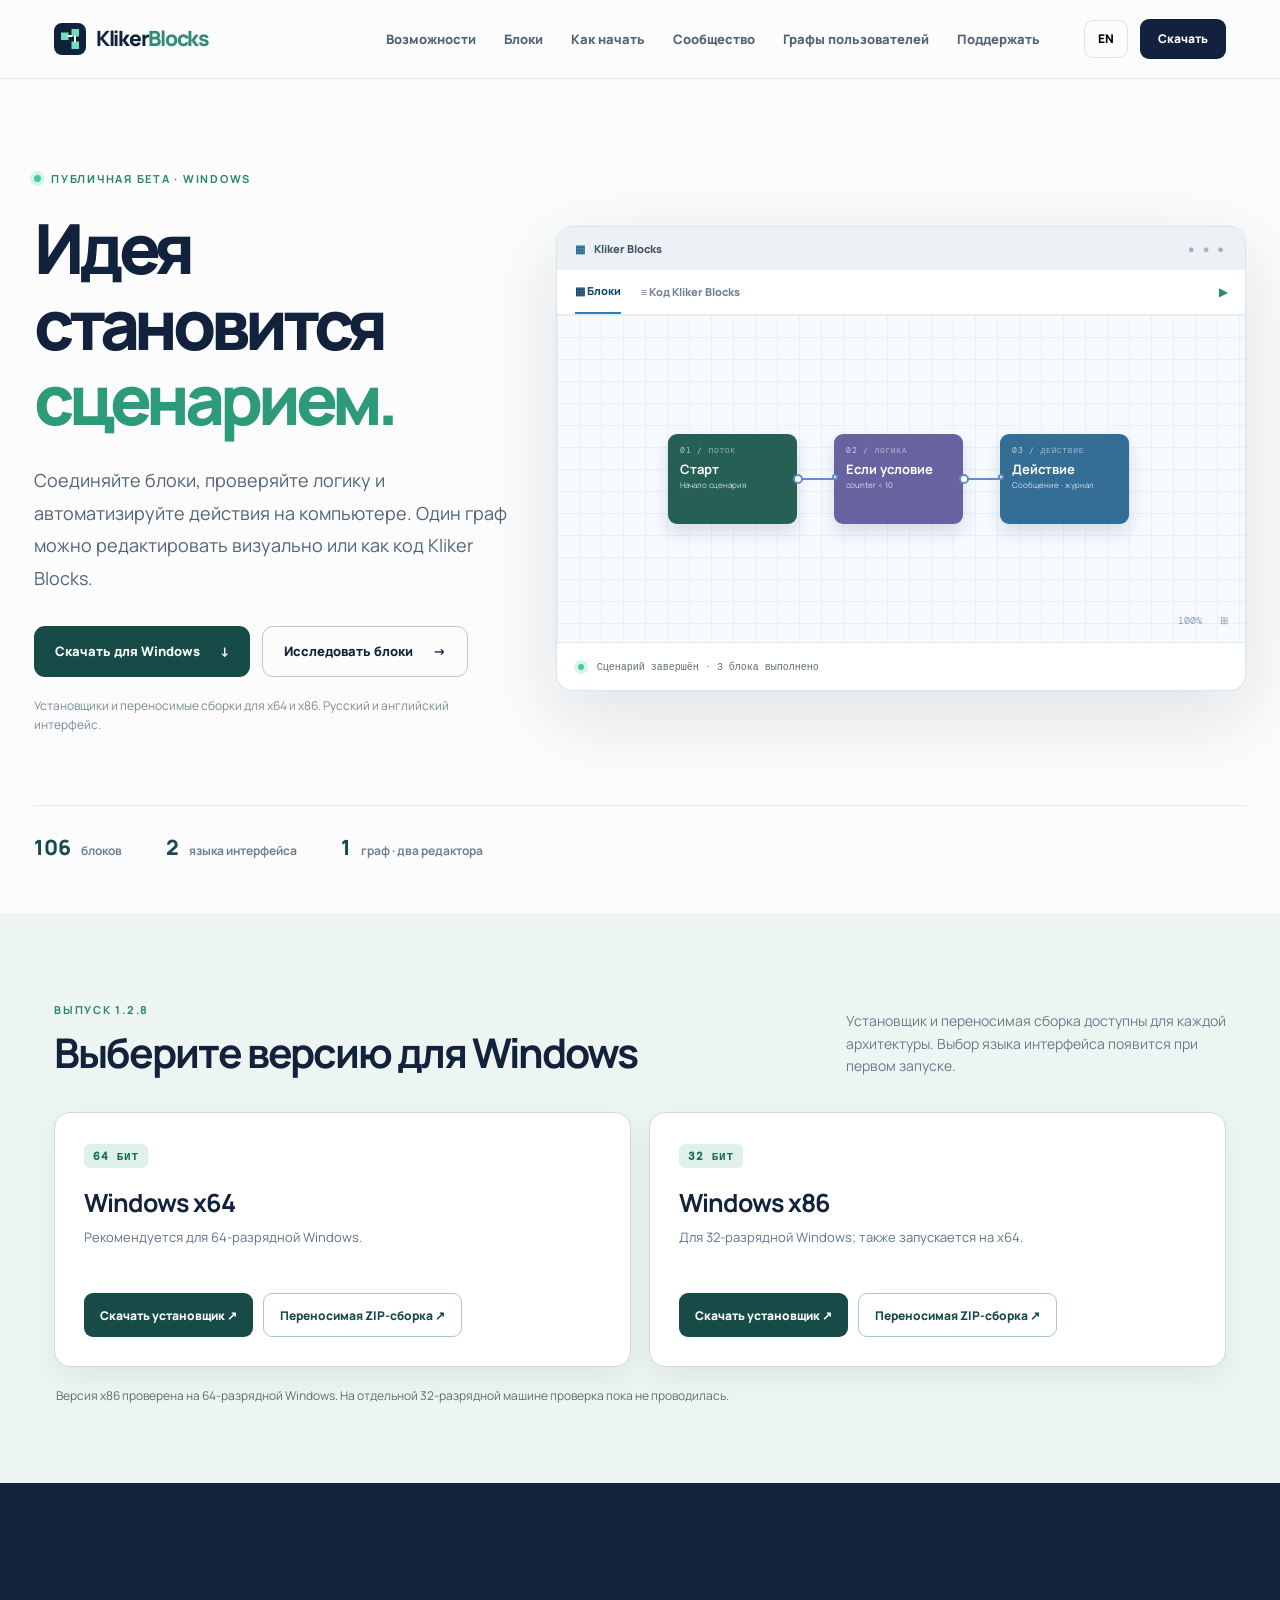
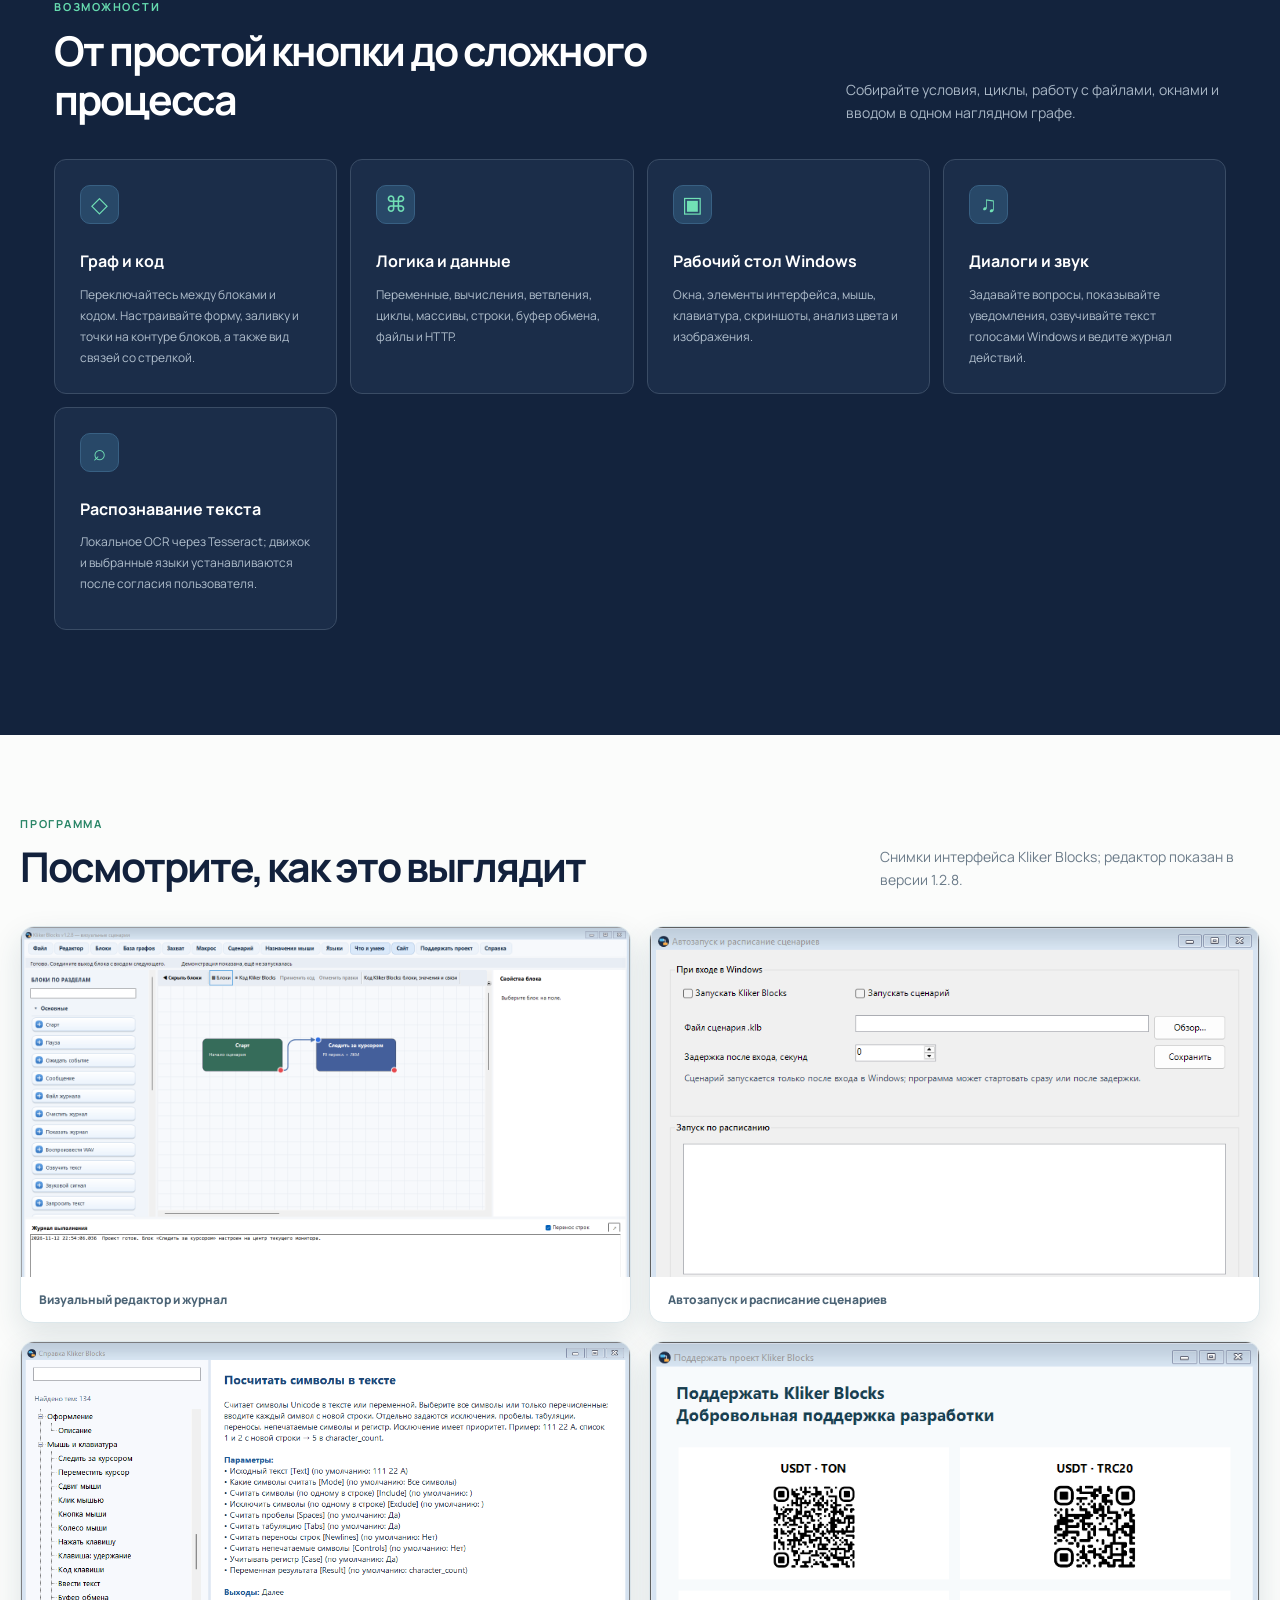
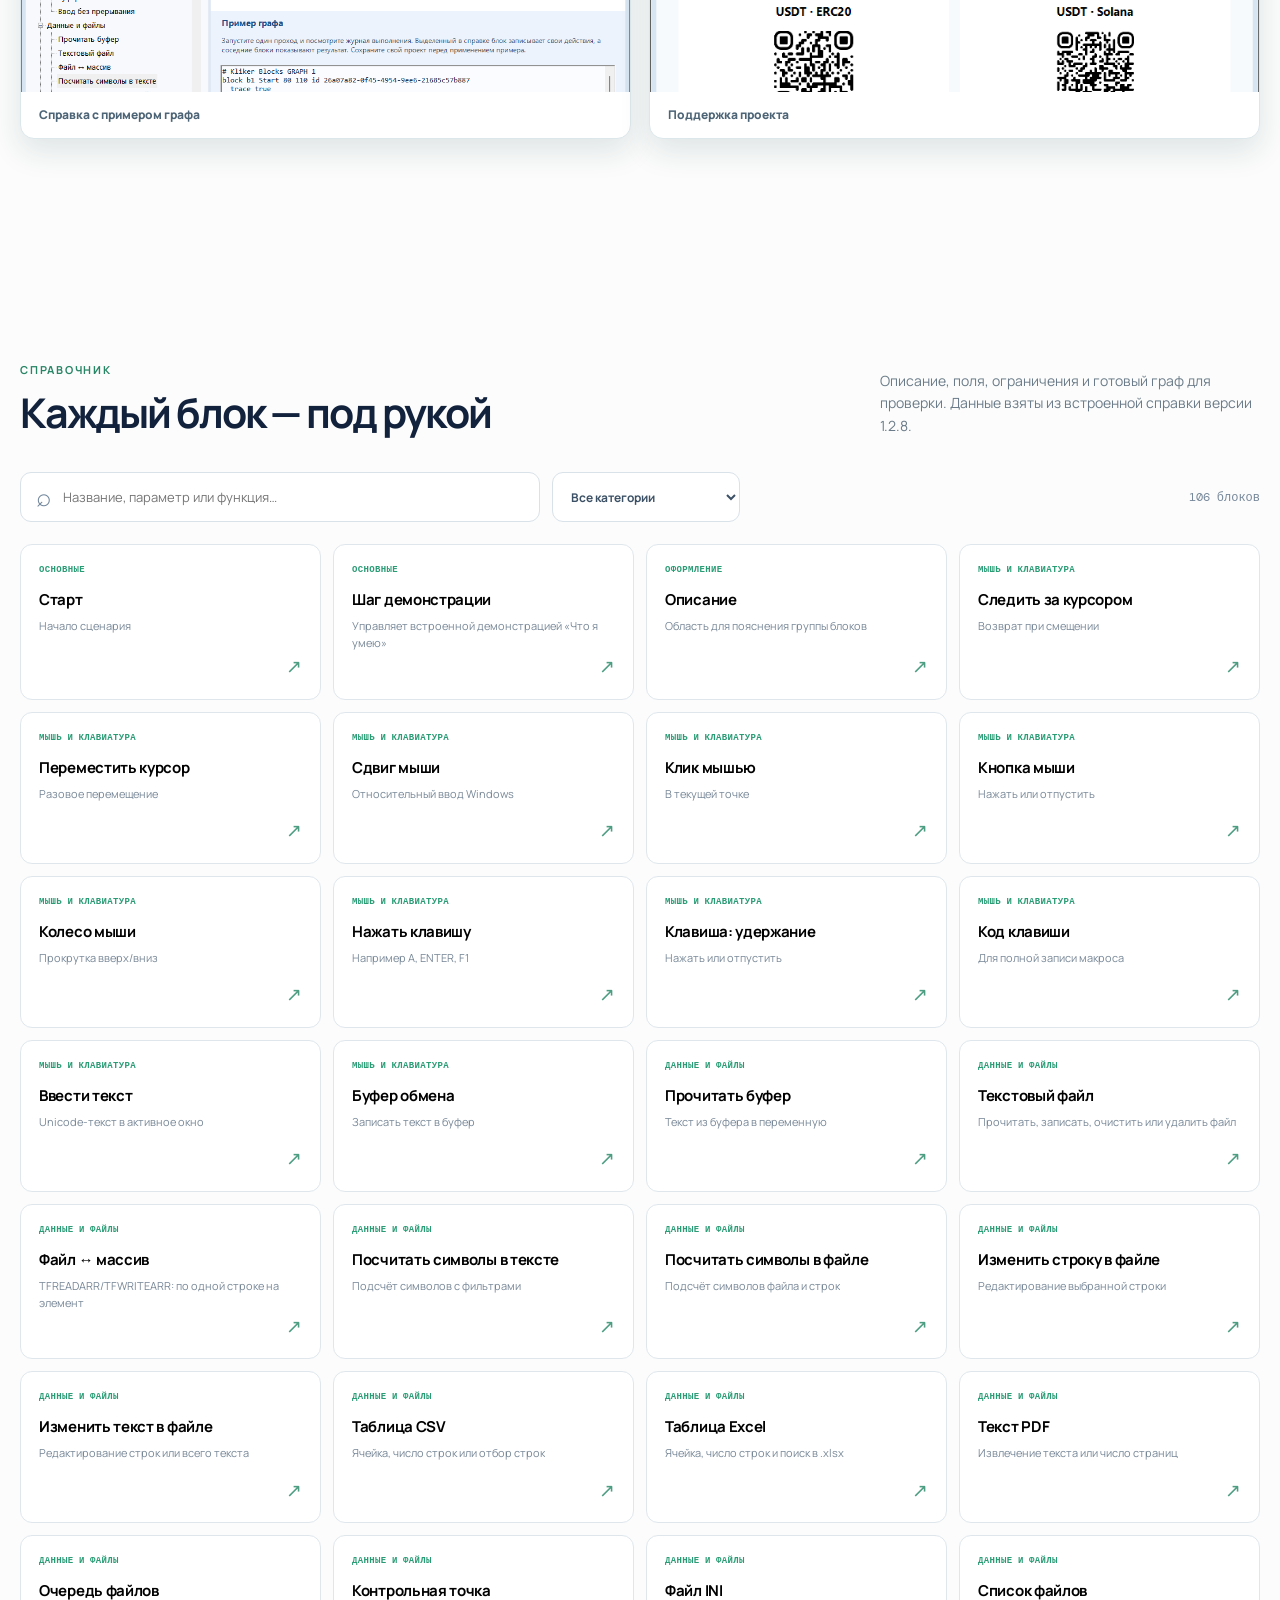
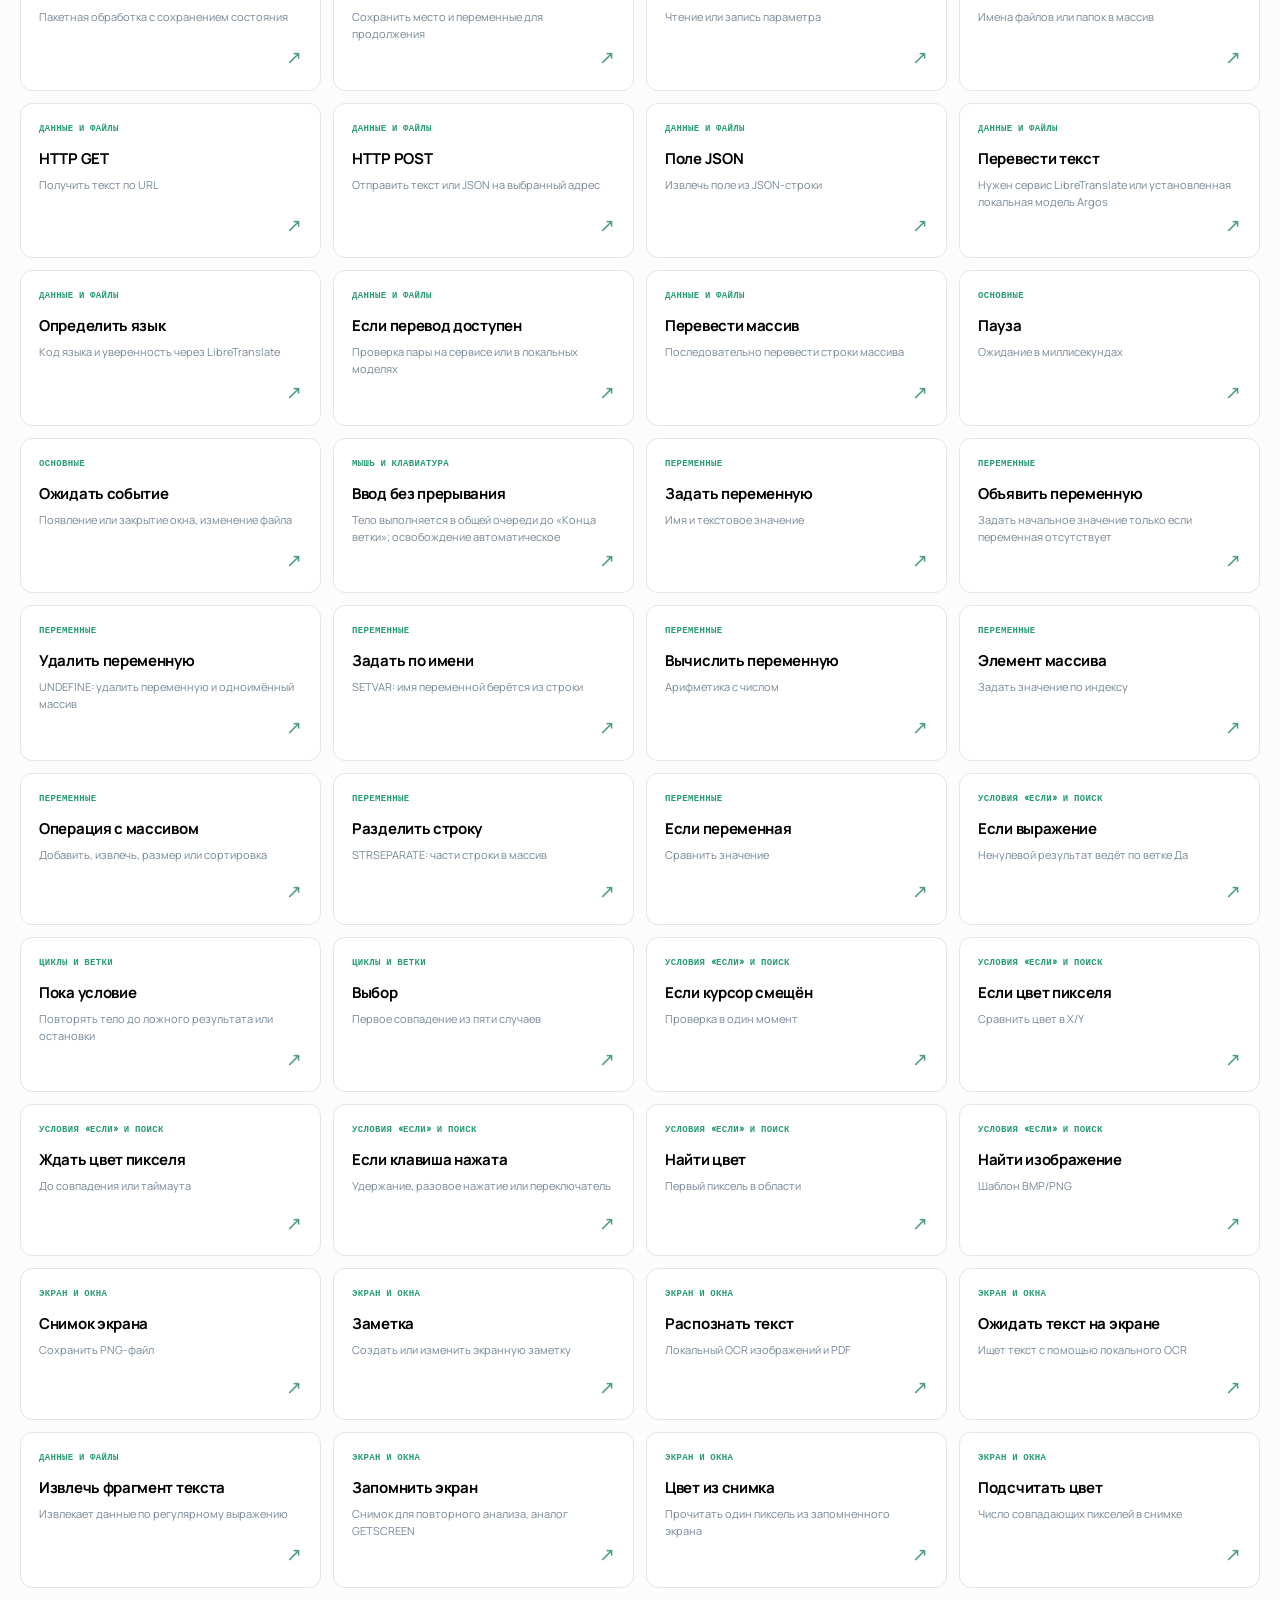
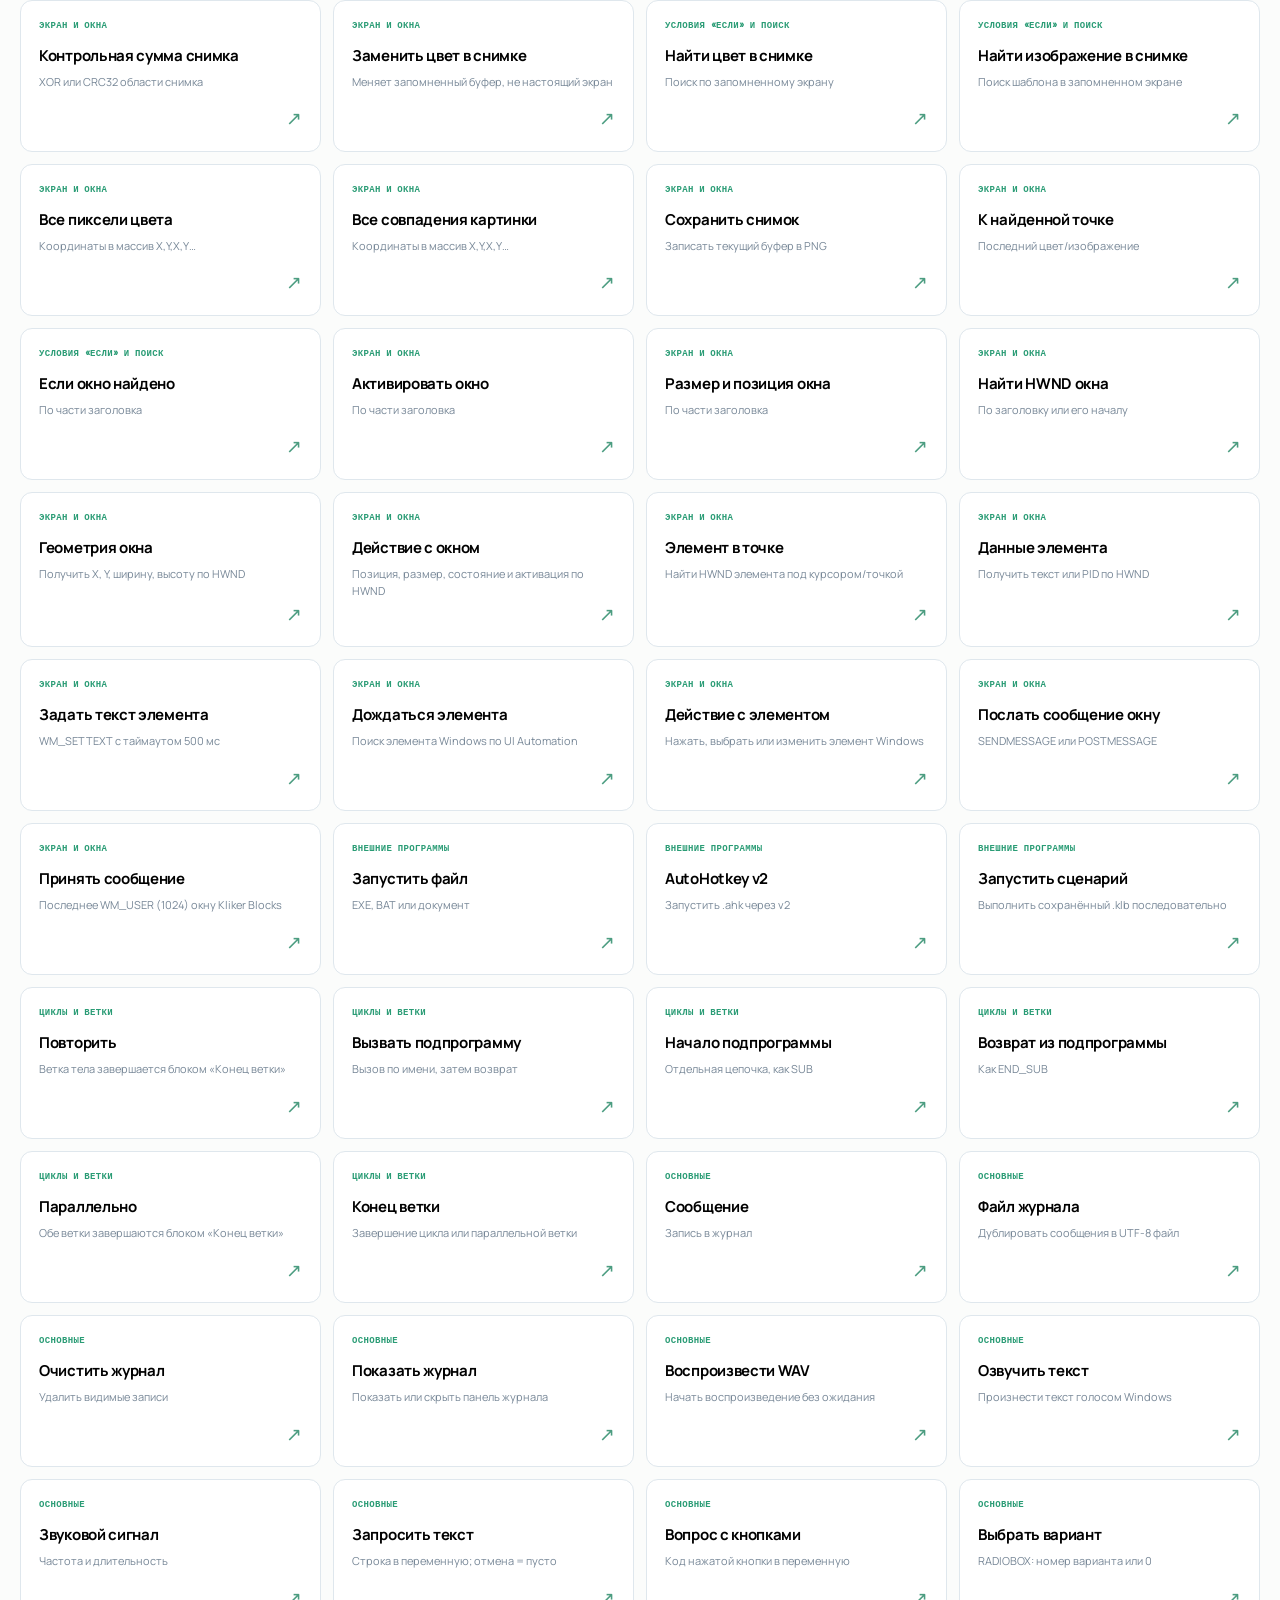
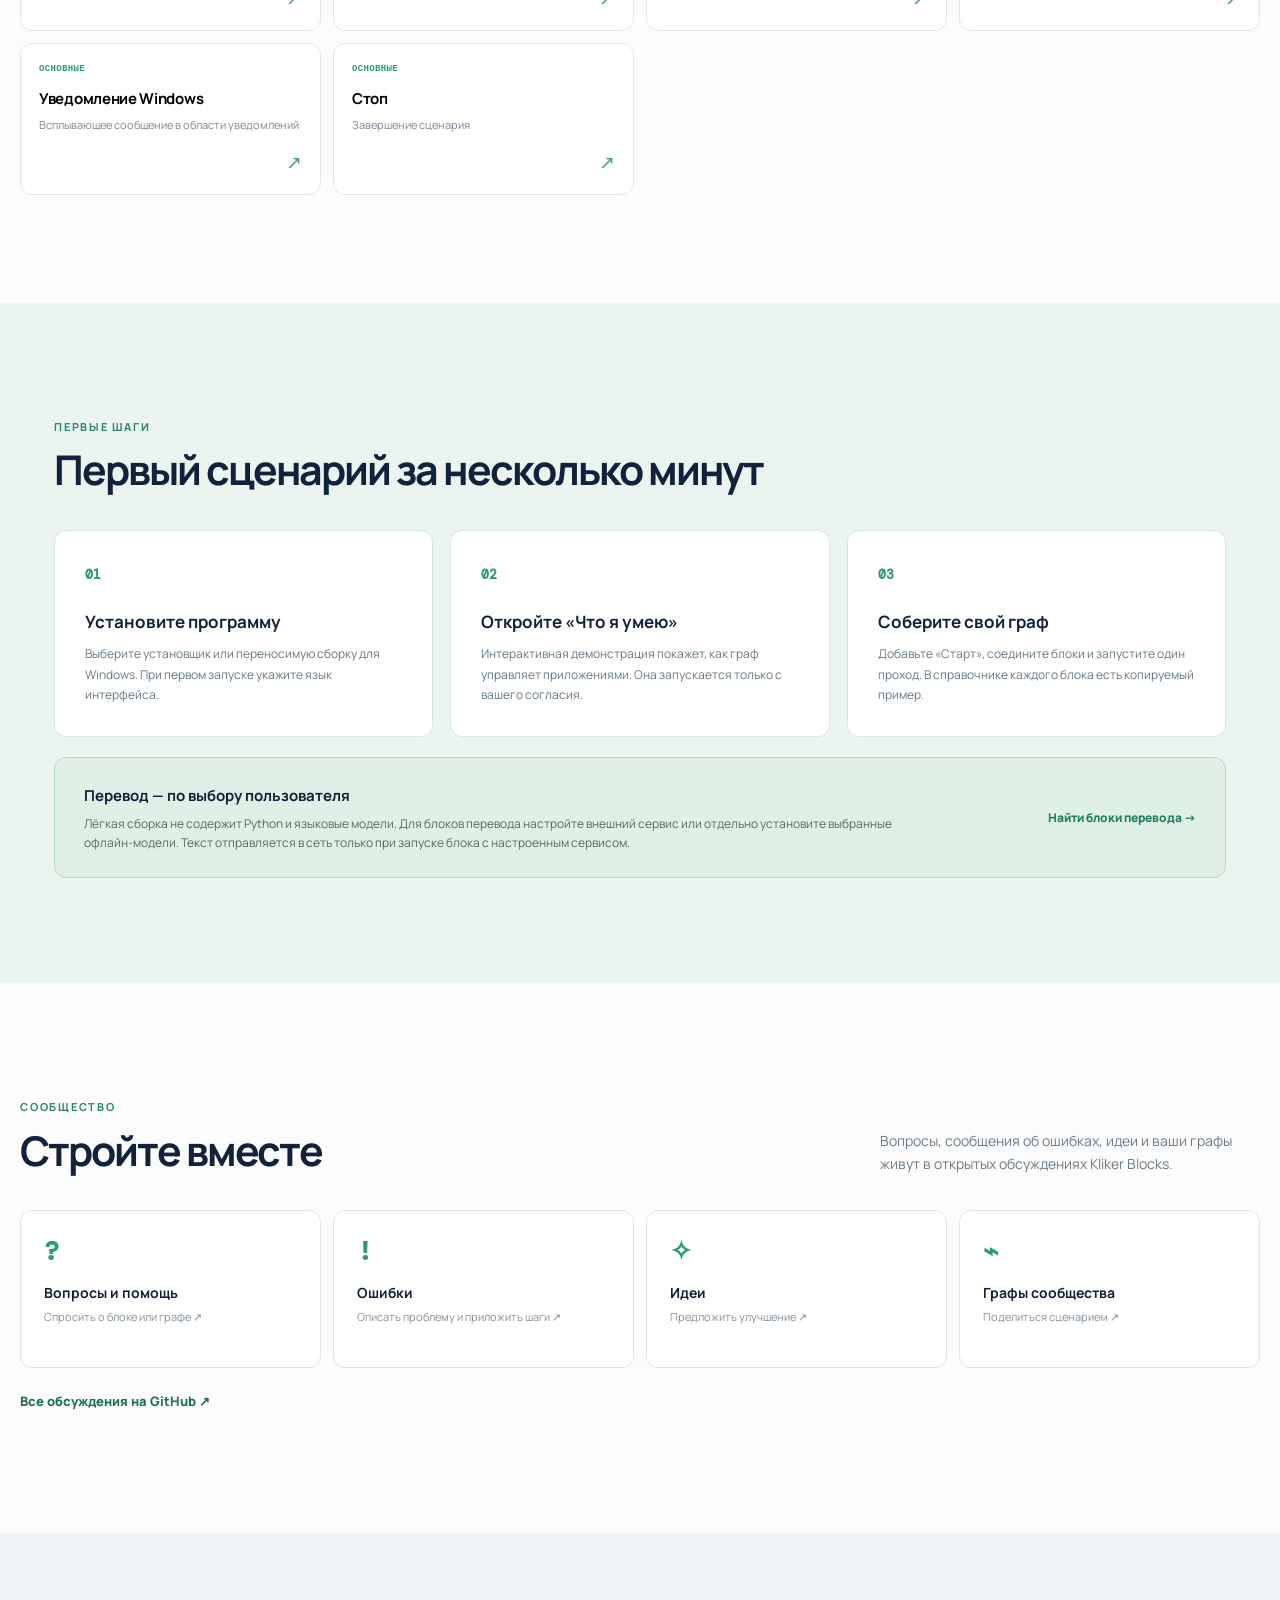
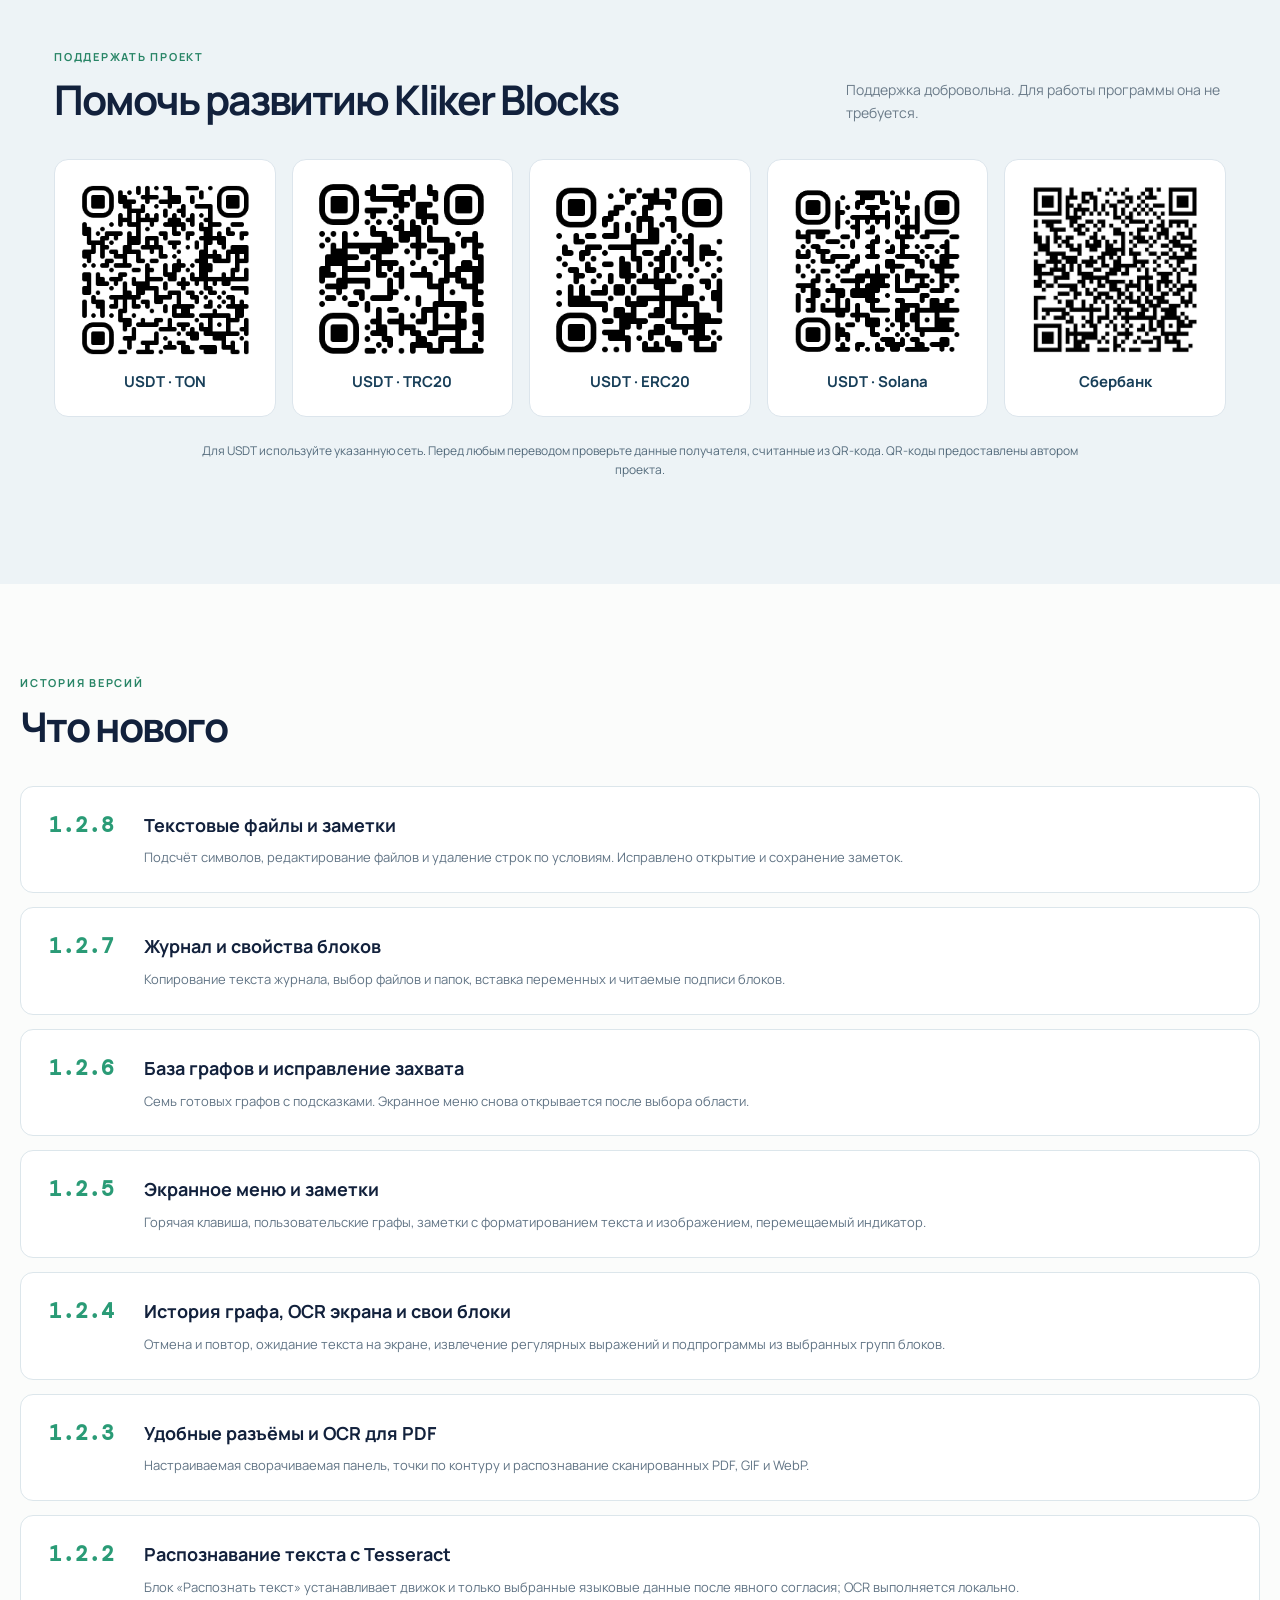
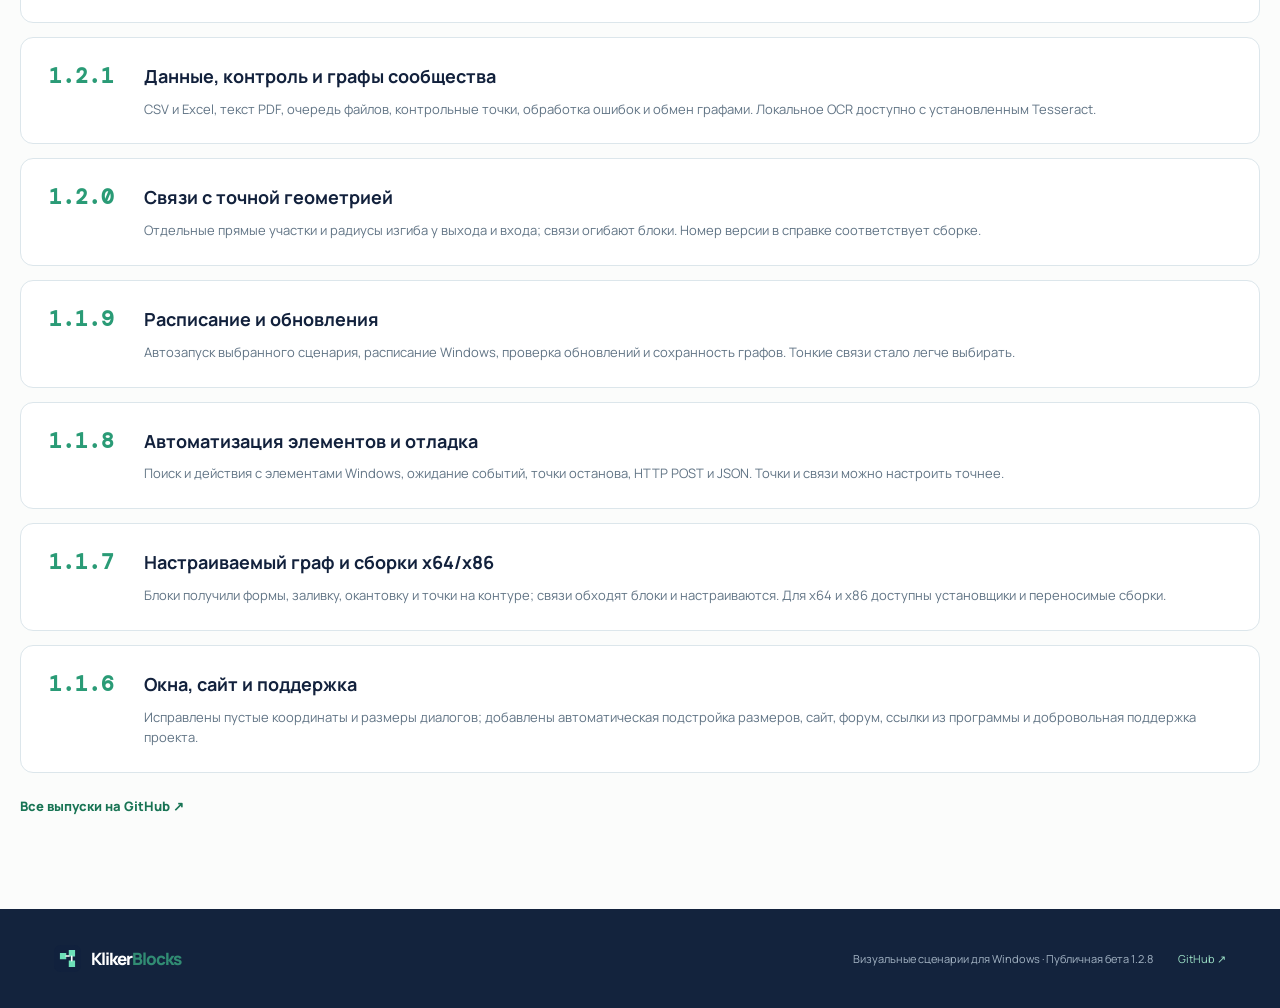
==== commit 8ca7ec46: "Update website for Kliker Blocks 1.2.8" ====
--- a/docs/index.html
+++ b/docs/index.html
@@ -29,30 +29,30 @@
       <div class="editor-preview" role="img" aria-label="Иллюстрация редактора Kliker Blocks">
         <div class="preview-top"><span class="preview-mark">▦</span><span>Kliker Blocks</span><span class="preview-top-right">● ● ●</span></div>
         <div class="preview-tabs"><span class="active" data-i18n="previewBlocks">▦ Блоки</span><span data-i18n="previewCode">≡ Код Kliker Blocks</span><span class="preview-run">▶</span></div>
-        <div class="preview-canvas"><div class="preview-grid"></div><div class="graph-row"><div class="graph-node start-node"><small>01 / FLOW</small><strong data-i18n="previewStart">Старт</strong><span data-i18n="previewStartSub">Начало сценария</span></div><div class="graph-link"><i></i></div><div class="graph-node cond-node"><small>02 / LOGIC</small><strong data-i18n="previewCondition">Если условие</strong><span>counter &lt; 10</span></div><div class="graph-link"><i></i></div><div class="graph-node act-node"><small>03 / ACTION</small><strong data-i18n="previewAction">Действие</strong><span data-i18n="previewActionSub">Сообщение · журнал</span></div></div><div class="preview-corner">100% <span>⊞</span></div></div>
+        <div class="preview-canvas"><div class="preview-grid"></div><div class="graph-row"><div class="graph-node start-node"><small>01 / <span data-i18n="previewFlow">ПОТОК</span></small><strong data-i18n="previewStart">Старт</strong><span data-i18n="previewStartSub">Начало сценария</span></div><div class="graph-link"><i></i></div><div class="graph-node cond-node"><small>02 / <span data-i18n="previewLogic">ЛОГИКА</span></small><strong data-i18n="previewCondition">Если условие</strong><span>counter &lt; 10</span></div><div class="graph-link"><i></i></div><div class="graph-node act-node"><small>03 / <span data-i18n="previewActionType">ДЕЙСТВИЕ</span></small><strong data-i18n="previewAction">Действие</strong><span data-i18n="previewActionSub">Сообщение · журнал</span></div></div><div class="preview-corner">100% <span>⊞</span></div></div>
         <div class="preview-log"><span class="log-light"></span><span data-i18n="previewLog">Сценарий завершён · 3 блока выполнено</span></div>
       </div>
-      <div class="hero-bottom"><span>102 <small data-i18n="statBlocks">блоков</small></span><span>2 <small data-i18n="statLanguages">языка интерфейса</small></span><span>1 <small data-i18n="statGraph">граф · два редактора</small></span></div>
+      <div class="hero-bottom"><span>106 <small data-i18n="statBlocks">блоков</small></span><span>2 <small data-i18n="statLanguages">языка интерфейса</small></span><span>1 <small data-i18n="statGraph">граф · два редактора</small></span></div>
     </section>
-    <section id="download" class="section download-section"><div class="shell"><div class="section-head"><div><p class="kicker" data-i18n="downloadKicker">ВЫПУСК 1.2.7</p><h2 data-i18n="downloadTitle">Выберите версию для Windows</h2></div><p data-i18n="downloadIntro">Установщик и переносимая сборка доступны для каждой архитектуры. Выбор языка интерфейса появится при первом запуске.</p></div><div class="download-grid">
-      <article class="download-card"><span class="download-arch">64 BIT</span><h3>Windows x64</h3><p data-i18n="downloadX64Text">Рекомендуется для 64-разрядной Windows.</p><div class="download-links"><a href="https://github.com/Malyshrush/kliker-blocks/releases/download/v1.2.7/KlikerBlocks-Setup-1.2.7-x64.exe" data-i18n="downloadInstaller">Скачать установщик ↗</a><a href="https://github.com/Malyshrush/kliker-blocks/releases/download/v1.2.7/KlikerBlocks-Portable-1.2.7-x64.zip" data-i18n="downloadPortable">Переносимая ZIP-сборка ↗</a></div></article>
-      <article class="download-card"><span class="download-arch">32 BIT</span><h3>Windows x86</h3><p data-i18n="downloadX86Text">Для 32-разрядной Windows; также запускается на x64.</p><div class="download-links"><a href="https://github.com/Malyshrush/kliker-blocks/releases/download/v1.2.7/KlikerBlocks-Setup-1.2.7-x86.exe" data-i18n="downloadInstaller">Скачать установщик ↗</a><a href="https://github.com/Malyshrush/kliker-blocks/releases/download/v1.2.7/KlikerBlocks-Portable-1.2.7-x86.zip" data-i18n="downloadPortable">Переносимая ZIP-сборка ↗</a></div></article>
+    <section id="download" class="section download-section"><div class="shell"><div class="section-head"><div><p class="kicker" data-i18n="downloadKicker">ВЫПУСК 1.2.8</p><h2 data-i18n="downloadTitle">Выберите версию для Windows</h2></div><p data-i18n="downloadIntro">Установщик и переносимая сборка доступны для каждой архитектуры. Выбор языка интерфейса появится при первом запуске.</p></div><div class="download-grid">
+      <article class="download-card"><span class="download-arch" data-i18n="bits64">64 БИТ</span><h3>Windows x64</h3><p data-i18n="downloadX64Text">Рекомендуется для 64-разрядной Windows.</p><div class="download-links"><a href="https://github.com/Malyshrush/kliker-blocks/releases/download/v1.2.8/KlikerBlocks-Setup-1.2.8-x64.exe" data-i18n="downloadInstaller">Скачать установщик ↗</a><a href="https://github.com/Malyshrush/kliker-blocks/releases/download/v1.2.8/KlikerBlocks-Portable-1.2.8-x64.zip" data-i18n="downloadPortable">Переносимая ZIP-сборка ↗</a></div></article>
+      <article class="download-card"><span class="download-arch" data-i18n="bits32">32 БИТ</span><h3>Windows x86</h3><p data-i18n="downloadX86Text">Для 32-разрядной Windows; также запускается на x64.</p><div class="download-links"><a href="https://github.com/Malyshrush/kliker-blocks/releases/download/v1.2.8/KlikerBlocks-Setup-1.2.8-x86.exe" data-i18n="downloadInstaller">Скачать установщик ↗</a><a href="https://github.com/Malyshrush/kliker-blocks/releases/download/v1.2.8/KlikerBlocks-Portable-1.2.8-x86.zip" data-i18n="downloadPortable">Переносимая ZIP-сборка ↗</a></div></article>
     </div><p class="download-note" data-i18n="downloadNote">Версия x86 проверена на 64-разрядной Windows. На отдельной 32-разрядной машине проверка пока не проводилась.</p></div></section>
     <section id="features" class="section section-ink"><div class="shell"><div class="section-head"><div><p class="kicker" data-i18n="featureKicker">ВОЗМОЖНОСТИ</p><h2 data-i18n="featureTitle">От простой кнопки до сложного процесса</h2></div><p data-i18n="featureIntro">Собирайте условия, циклы, работу с файлами, окнами и вводом в одном наглядном графе.</p></div><div class="feature-grid">
       <article class="feature-card"><span class="feature-icon">◇</span><h3 data-i18n="f1title">Граф и код</h3><p data-i18n="f1text">Переключайтесь между блоками и кодом. Настраивайте форму, заливку и точки на контуре блоков, а также вид связей со стрелкой.</p></article>
       <article class="feature-card"><span class="feature-icon">⌘</span><h3 data-i18n="f2title">Логика и данные</h3><p data-i18n="f2text">Переменные, вычисления, ветвления, циклы, массивы, строки, буфер обмена, файлы и HTTP.</p></article>
       <article class="feature-card"><span class="feature-icon">▣</span><h3 data-i18n="f3title">Рабочий стол Windows</h3><p data-i18n="f3text">Окна, элементы интерфейса, мышь, клавиатура, скриншоты, анализ цвета и изображения.</p></article>
       <article class="feature-card"><span class="feature-icon">♫</span><h3 data-i18n="f4title">Диалоги и звук</h3><p data-i18n="f4text">Задавайте вопросы, показывайте уведомления, озвучивайте текст голосами Windows и ведите журнал действий.</p></article>
-          <article class="feature-card"><span class="feature-icon">⌕</span><h3 data-i18n="f5title">Text recognition</h3><p data-i18n="f5text">Run OCR locally with Tesseract after installing the engine and selected languages with user consent.</p></article>
+          <article class="feature-card"><span class="feature-icon">⌕</span><h3 data-i18n="f5title">Распознавание текста</h3><p data-i18n="f5text">Локальное распознавание текста через Tesseract. Движок и выбранные языки устанавливаются после согласия пользователя.</p></article>
     </div></div></section>
-    <section id="screenshots" class="section shell screenshot-section"><div class="section-head"><div><p class="kicker" data-i18n="screensKicker">ПРОГРАММА</p><h2 data-i18n="screensTitle">Посмотрите, как это выглядит</h2></div><p data-i18n="screensIntro">Снимки интерфейса Kliker Blocks; редактор показан в версии 1.2.7.</p></div><div class="screenshot-grid"><figure><img src="assets/screenshots/editor-ru.png" alt="Визуальный редактор Kliker Blocks" loading="lazy"><figcaption data-i18n="screenEditor">Визуальный редактор и журнал</figcaption></figure><figure><img src="assets/screenshots/automation-ru.png" alt="Автозапуск и расписание Kliker Blocks" loading="lazy"><figcaption data-i18n="screenAutomation">Автозапуск и расписание сценариев</figcaption></figure><figure><img src="assets/screenshots/help-ru.png" alt="Справка Kliker Blocks" loading="lazy"><figcaption data-i18n="screenHelp">Справка с примером графа</figcaption></figure><figure><img src="assets/screenshots/support-ru.png" alt="Поддержать Kliker Blocks" loading="lazy"><figcaption data-i18n="screenSupport">Поддержка проекта</figcaption></figure></div></section>
-    <section id="catalog" class="section catalog-section shell"><div class="section-head"><div><p class="kicker" data-i18n="catalogKicker">СПРАВОЧНИК</p><h2 data-i18n="catalogTitle">Каждый блок — под рукой</h2></div><p data-i18n="catalogIntro">Описание, поля, ограничения и готовый граф для проверки. Данные взяты из встроенной справки версии 1.2.7.</p></div><div class="catalog-tools"><label class="search-wrap"><span>⌕</span><input id="block-search" type="search" placeholder="Название, параметр или функция…" autocomplete="off" aria-label="Поиск блоков"></label><select id="category-filter" aria-label="Категория"><option value="" data-i18n="allCategories">Все категории</option></select><span id="block-count" class="block-count"></span></div><div id="block-grid" class="block-grid"><p class="loading" data-i18n="loading">Загрузка справочника…</p></div><p id="empty-state" class="empty-state" hidden data-i18n="noResults">По этому запросу блоки не найдены.</p></section>
+    <section id="screenshots" class="section shell screenshot-section"><div class="section-head"><div><p class="kicker" data-i18n="screensKicker">ПРОГРАММА</p><h2 data-i18n="screensTitle">Посмотрите, как это выглядит</h2></div><p data-i18n="screensIntro">Снимки интерфейса Kliker Blocks; редактор показан в версии 1.2.8.</p></div><div class="screenshot-grid"><figure><img src="assets/screenshots/editor-ru.png" alt="Визуальный редактор Kliker Blocks" loading="lazy"><figcaption data-i18n="screenEditor">Визуальный редактор и журнал</figcaption></figure><figure><img src="assets/screenshots/automation-ru.png" alt="Автозапуск и расписание Kliker Blocks" loading="lazy"><figcaption data-i18n="screenAutomation">Автозапуск и расписание сценариев</figcaption></figure><figure><img src="assets/screenshots/help-ru.png" alt="Справка Kliker Blocks" loading="lazy"><figcaption data-i18n="screenHelp">Справка с примером графа</figcaption></figure><figure><img src="assets/screenshots/support-ru.png" alt="Поддержать Kliker Blocks" loading="lazy"><figcaption data-i18n="screenSupport">Поддержка проекта</figcaption></figure></div></section>
+    <section id="catalog" class="section catalog-section shell"><div class="section-head"><div><p class="kicker" data-i18n="catalogKicker">СПРАВОЧНИК</p><h2 data-i18n="catalogTitle">Каждый блок — под рукой</h2></div><p data-i18n="catalogIntro">Описание, поля, ограничения и готовый граф для проверки. Данные взяты из встроенной справки версии 1.2.8.</p></div><div class="catalog-tools"><label class="search-wrap"><span>⌕</span><input id="block-search" type="search" placeholder="Название, параметр или функция…" autocomplete="off" aria-label="Поиск блоков"></label><select id="category-filter" aria-label="Категория"><option value="" data-i18n="allCategories">Все категории</option></select><span id="block-count" class="block-count"></span></div><div id="block-grid" class="block-grid"><p class="loading" data-i18n="loading">Загрузка справочника…</p></div><p id="empty-state" class="empty-state" hidden data-i18n="noResults">По этому запросу блоки не найдены.</p></section>
     <section id="start" class="section start-section"><div class="shell"><div class="section-head"><div><p class="kicker" data-i18n="startKicker">ПЕРВЫЕ ШАГИ</p><h2 data-i18n="startTitle">Первый сценарий за несколько минут</h2></div></div><div class="steps"><article><b>01</b><h3 data-i18n="s1title">Установите программу</h3><p data-i18n="s1text">Выберите установщик или переносимую сборку для Windows. При первом запуске укажите язык интерфейса.</p></article><article><b>02</b><h3 data-i18n="s2title">Откройте «Что я умею»</h3><p data-i18n="s2text">Интерактивная демонстрация покажет, как граф управляет приложениями. Она запускается только с вашего согласия.</p></article><article><b>03</b><h3 data-i18n="s3title">Соберите свой граф</h3><p data-i18n="s3text">Добавьте «Старт», соедините блоки и запустите один проход. В справочнике каждого блока есть копируемый пример.</p></article></div><div class="start-callout"><div><strong data-i18n="translationTitle">Перевод — по выбору пользователя</strong><p data-i18n="translationText">Лёгкая сборка не содержит Python и языковые модели. Для блоков перевода настройте внешний сервис или отдельно установите выбранные офлайн-модели. Текст отправляется в сеть только при запуске блока с настроенным сервисом.</p></div><a href="#catalog" data-i18n="translationLink">Найти блоки перевода →</a></div></div></section>
     <section id="community" class="section community-section shell"><div class="section-head"><div><p class="kicker" data-i18n="communityKicker">СООБЩЕСТВО</p><h2 data-i18n="communityTitle">Стройте вместе</h2></div><p data-i18n="communityIntro">Вопросы, сообщения об ошибках, идеи и ваши графы живут в открытых обсуждениях Kliker Blocks.</p></div><div class="community-grid"><a href="https://github.com/Malyshrush/kliker-blocks-site/discussions/2"><span>?</span><strong data-i18n="cQuestions">Вопросы и помощь</strong><small data-i18n="cQuestionsSub">Спросить о блоке или графе ↗</small></a><a href="https://github.com/Malyshrush/kliker-blocks-site/discussions/3"><span>!</span><strong data-i18n="cBugs">Ошибки</strong><small data-i18n="cBugsSub">Описать проблему и приложить шаги ↗</small></a><a href="https://github.com/Malyshrush/kliker-blocks-site/discussions/4"><span>✧</span><strong data-i18n="cIdeas">Идеи</strong><small data-i18n="cIdeasSub">Предложить улучшение ↗</small></a><a href="https://github.com/Malyshrush/kliker-blocks-site/discussions/5"><span>⌁</span><strong data-i18n="cGraphs">Графы сообщества</strong><small data-i18n="cGraphsSub">Поделиться сценарием ↗</small></a></div><a class="community-main" href="https://github.com/Malyshrush/kliker-blocks-site/discussions" data-i18n="allDiscussions">Все обсуждения на GitHub ↗</a></section>
     <section id="support" class="section support-section"><div class="shell"><div class="section-head"><div><p class="kicker" data-i18n="supportKicker">ПОДДЕРЖАТЬ ПРОЕКТ</p><h2 data-i18n="supportTitle">Помочь развитию Kliker Blocks</h2></div><p data-i18n="supportIntro">Поддержка добровольна. Для работы программы она не требуется.</p></div><div class="qr-grid"><article><img src="assets/support/usdt-ton.png" alt="USDT TON QR" loading="lazy"><strong>USDT · TON</strong></article><article><img src="assets/support/usdt-trc20.png" alt="USDT TRC20 QR" loading="lazy"><strong>USDT · TRC20</strong></article><article><img src="assets/support/usdt-erc20.png" alt="USDT ERC20 QR" loading="lazy"><strong>USDT · ERC20</strong></article><article><img src="assets/support/usdt-sol.png" alt="USDT Solana QR" loading="lazy"><strong>USDT · Solana</strong></article><article><img src="assets/support/sberbank.jpg" alt="Sberbank QR" loading="lazy"><strong data-i18n="sberbank">Сбербанк</strong></article></div><p class="support-note" data-i18n="supportNote">Для USDT используйте указанную сеть. Перед любым переводом проверьте данные получателя, считанные из QR-кода. QR-коды предоставлены автором проекта.</p></div></section>
-    <section id="updates" class="section updates-section shell"><div class="section-head"><div><p class="kicker" data-i18n="updatesKicker">ИСТОРИЯ ВЕРСИЙ</p><h2 data-i18n="updatesTitle">Что нового</h2></div></div><div class="update-card"><span>1.2.7</span><div><h3 data-i18n="update127Title">Журнал и свойства блоков</h3><p data-i18n="update127Text">Копирование текста журнала, выбор файлов и папок, вставка переменных и читаемые подписи блоков.</p></div></div><div class="update-card"><span>1.2.6</span><div><h3 data-i18n="update126Title">База графов и исправление захвата</h3><p data-i18n="update126Text">Семь готовых графов с подсказками. Экранное меню снова открывается после выбора области.</p></div></div><div class="update-card"><span>1.2.5</span><div><h3 data-i18n="update125Title">Экранное меню и заметки</h3><p data-i18n="update125Text">Горячая клавиша, свои графы, заметки с форматированием и изображением, перемещаемый индикатор.</p></div></div><div class="update-card"><span>1.2.4</span><div><h3 data-i18n="update124Title">История графа, OCR экрана и свои блоки</h3><p data-i18n="update124Text">Отмена и повтор, ожидание текста на экране, извлечение регулярных выражений и подпрограммы из выбранных групп блоков.</p></div></div><div class="update-card"><span>1.2.3</span><div><h3 data-i18n="update123Title">Удобные разъёмы и OCR для PDF</h3><p data-i18n="update123Text">Настраиваемая сворачиваемая панель, точки по контуру и распознавание сканированных PDF, GIF и WebP.</p></div></div><div class="update-card"><span>1.2.2</span><div><h3 data-i18n="update122Title">Text recognition with Tesseract</h3><p data-i18n="update122Text">The Recognize text block installs the engine and selected language data after consent; OCR runs locally.</p></div></div><div class="update-card"><span>1.2.1</span><div><h3 data-i18n="update121Title">Данные, контроль и графы сообщества</h3><p data-i18n="update121Text">CSV и Excel, текст PDF, очередь файлов, контрольные точки, обработка ошибок и обмен графами. Локальное OCR доступно с установленным Tesseract.</p></div></div><div class="update-card"><span>1.2.0</span><div><h3 data-i18n="update120Title">Связи с точной геометрией</h3><p data-i18n="update120Text">Отдельные прямые участки и радиусы изгиба у выхода и входа; связи огибают блоки. Номер версии в справке соответствует сборке.</p></div></div><div class="update-card"><span>1.1.9</span><div><h3 data-i18n="update119Title">Расписание и обновления</h3><p data-i18n="update119Text">Автозапуск выбранного сценария, расписание Windows, проверка обновлений и сохранность графов. Тонкие связи стало легче выбирать.</p></div></div><div class="update-card"><span>1.1.8</span><div><h3 data-i18n="update118Title">Автоматизация элементов и отладка</h3><p data-i18n="update118Text">Поиск элементов Windows, ожидание событий, точки останова, HTTP POST и JSON; настройка точек и изгибов связей.</p></div></div><div class="update-card"><span>1.1.7</span><div><h3 data-i18n="update117Title">Настраиваемый граф и сборки x64/x86</h3><p data-i18n="update117Text">Блоки получили формы, заливку, окантовку и точки на контуре; связи обходят блоки и настраиваются. Для x64 и x86 доступны установщики и переносимые сборки.</p></div></div><div class="update-card"><span>1.1.6</span><div><h3 data-i18n="update116Title">Окна, сайт и поддержка</h3><p data-i18n="update116Text">Исправлены пустые координаты и размеры диалогов; добавлены автоматическая подстройка размеров, сайт, форум, ссылки из программы и добровольная поддержка проекта.</p></div></div><a class="community-main" href="https://github.com/Malyshrush/kliker-blocks/releases" data-i18n="allVersions">Все выпуски на GitHub ↗</a></section>
+    <section id="updates" class="section updates-section shell"><div class="section-head"><div><p class="kicker" data-i18n="updatesKicker">ИСТОРИЯ ВЕРСИЙ</p><h2 data-i18n="updatesTitle">Что нового</h2></div></div><div class="update-card"><span>1.2.8</span><div><h3 data-i18n="update128Title">Текстовые файлы и заметки</h3><p data-i18n="update128Text">Подсчёт символов, редактирование файлов и удаление строк по условиям. Исправлено открытие и сохранение заметок.</p></div></div><div class="update-card"><span>1.2.7</span><div><h3 data-i18n="update127Title">Журнал и свойства блоков</h3><p data-i18n="update127Text">Копирование текста журнала, выбор файлов и папок, вставка переменных и читаемые подписи блоков.</p></div></div><div class="update-card"><span>1.2.6</span><div><h3 data-i18n="update126Title">База графов и исправление захвата</h3><p data-i18n="update126Text">Семь готовых графов с подсказками. Экранное меню снова открывается после выбора области.</p></div></div><div class="update-card"><span>1.2.5</span><div><h3 data-i18n="update125Title">Экранное меню и заметки</h3><p data-i18n="update125Text">Горячая клавиша, свои графы, заметки с форматированием и изображением, перемещаемый индикатор.</p></div></div><div class="update-card"><span>1.2.4</span><div><h3 data-i18n="update124Title">История графа, OCR экрана и свои блоки</h3><p data-i18n="update124Text">Отмена и повтор, ожидание текста на экране, извлечение регулярных выражений и подпрограммы из выбранных групп блоков.</p></div></div><div class="update-card"><span>1.2.3</span><div><h3 data-i18n="update123Title">Удобные разъёмы и OCR для PDF</h3><p data-i18n="update123Text">Настраиваемая сворачиваемая панель, точки по контуру и распознавание сканированных PDF, GIF и WebP.</p></div></div><div class="update-card"><span>1.2.2</span><div><h3 data-i18n="update122Title">Распознавание текста с Tesseract</h3><p data-i18n="update122Text">Блок «Распознать текст» устанавливает движок и выбранные языки после согласия пользователя. Распознавание выполняется локально.</p></div></div><div class="update-card"><span>1.2.1</span><div><h3 data-i18n="update121Title">Данные, контроль и графы сообщества</h3><p data-i18n="update121Text">CSV и Excel, текст PDF, очередь файлов, контрольные точки, обработка ошибок и обмен графами. Локальное OCR доступно с установленным Tesseract.</p></div></div><div class="update-card"><span>1.2.0</span><div><h3 data-i18n="update120Title">Связи с точной геометрией</h3><p data-i18n="update120Text">Отдельные прямые участки и радиусы изгиба у выхода и входа; связи огибают блоки. Номер версии в справке соответствует сборке.</p></div></div><div class="update-card"><span>1.1.9</span><div><h3 data-i18n="update119Title">Расписание и обновления</h3><p data-i18n="update119Text">Автозапуск выбранного сценария, расписание Windows, проверка обновлений и сохранность графов. Тонкие связи стало легче выбирать.</p></div></div><div class="update-card"><span>1.1.8</span><div><h3 data-i18n="update118Title">Автоматизация элементов и отладка</h3><p data-i18n="update118Text">Поиск элементов Windows, ожидание событий, точки останова, HTTP POST и JSON; настройка точек и изгибов связей.</p></div></div><div class="update-card"><span>1.1.7</span><div><h3 data-i18n="update117Title">Настраиваемый граф и сборки x64/x86</h3><p data-i18n="update117Text">Блоки получили формы, заливку, окантовку и точки на контуре; связи обходят блоки и настраиваются. Для x64 и x86 доступны установщики и переносимые сборки.</p></div></div><div class="update-card"><span>1.1.6</span><div><h3 data-i18n="update116Title">Окна, сайт и поддержка</h3><p data-i18n="update116Text">Исправлены пустые координаты и размеры диалогов; добавлены автоматическая подстройка размеров, сайт, форум, ссылки из программы и добровольная поддержка проекта.</p></div></div><a class="community-main" href="https://github.com/Malyshrush/kliker-blocks/releases" data-i18n="allVersions">Все выпуски на GitHub ↗</a></section>
   </main>
-  <footer><div class="shell footer-row"><div class="brand"><img src="assets/mark.svg" alt=""><span>Kliker<span class="brand-accent">Blocks</span></span></div><p data-i18n="footerText">Public beta 1.2.7</p><a href="https://github.com/Malyshrush/kliker-blocks-site">GitHub ↗</a></div></footer>
-  <dialog id="block-dialog" class="block-dialog"><button id="dialog-close" class="dialog-close" type="button" aria-label="Close">×</button><div id="dialog-body"></div></dialog>
+  <footer><div class="shell footer-row"><div class="brand"><img src="assets/mark.svg" alt=""><span>Kliker<span class="brand-accent">Blocks</span></span></div><p data-i18n="footerText">Визуальные сценарии для Windows · Публичная бета 1.2.8</p><a href="https://github.com/Malyshrush/kliker-blocks-site">GitHub ↗</a></div></footer>
+  <dialog id="block-dialog" class="block-dialog"><button id="dialog-close" class="dialog-close" type="button" aria-label="Закрыть" data-i18n-aria="closeDialog">×</button><div id="dialog-body"></div></dialog>
 </body>
 </html>
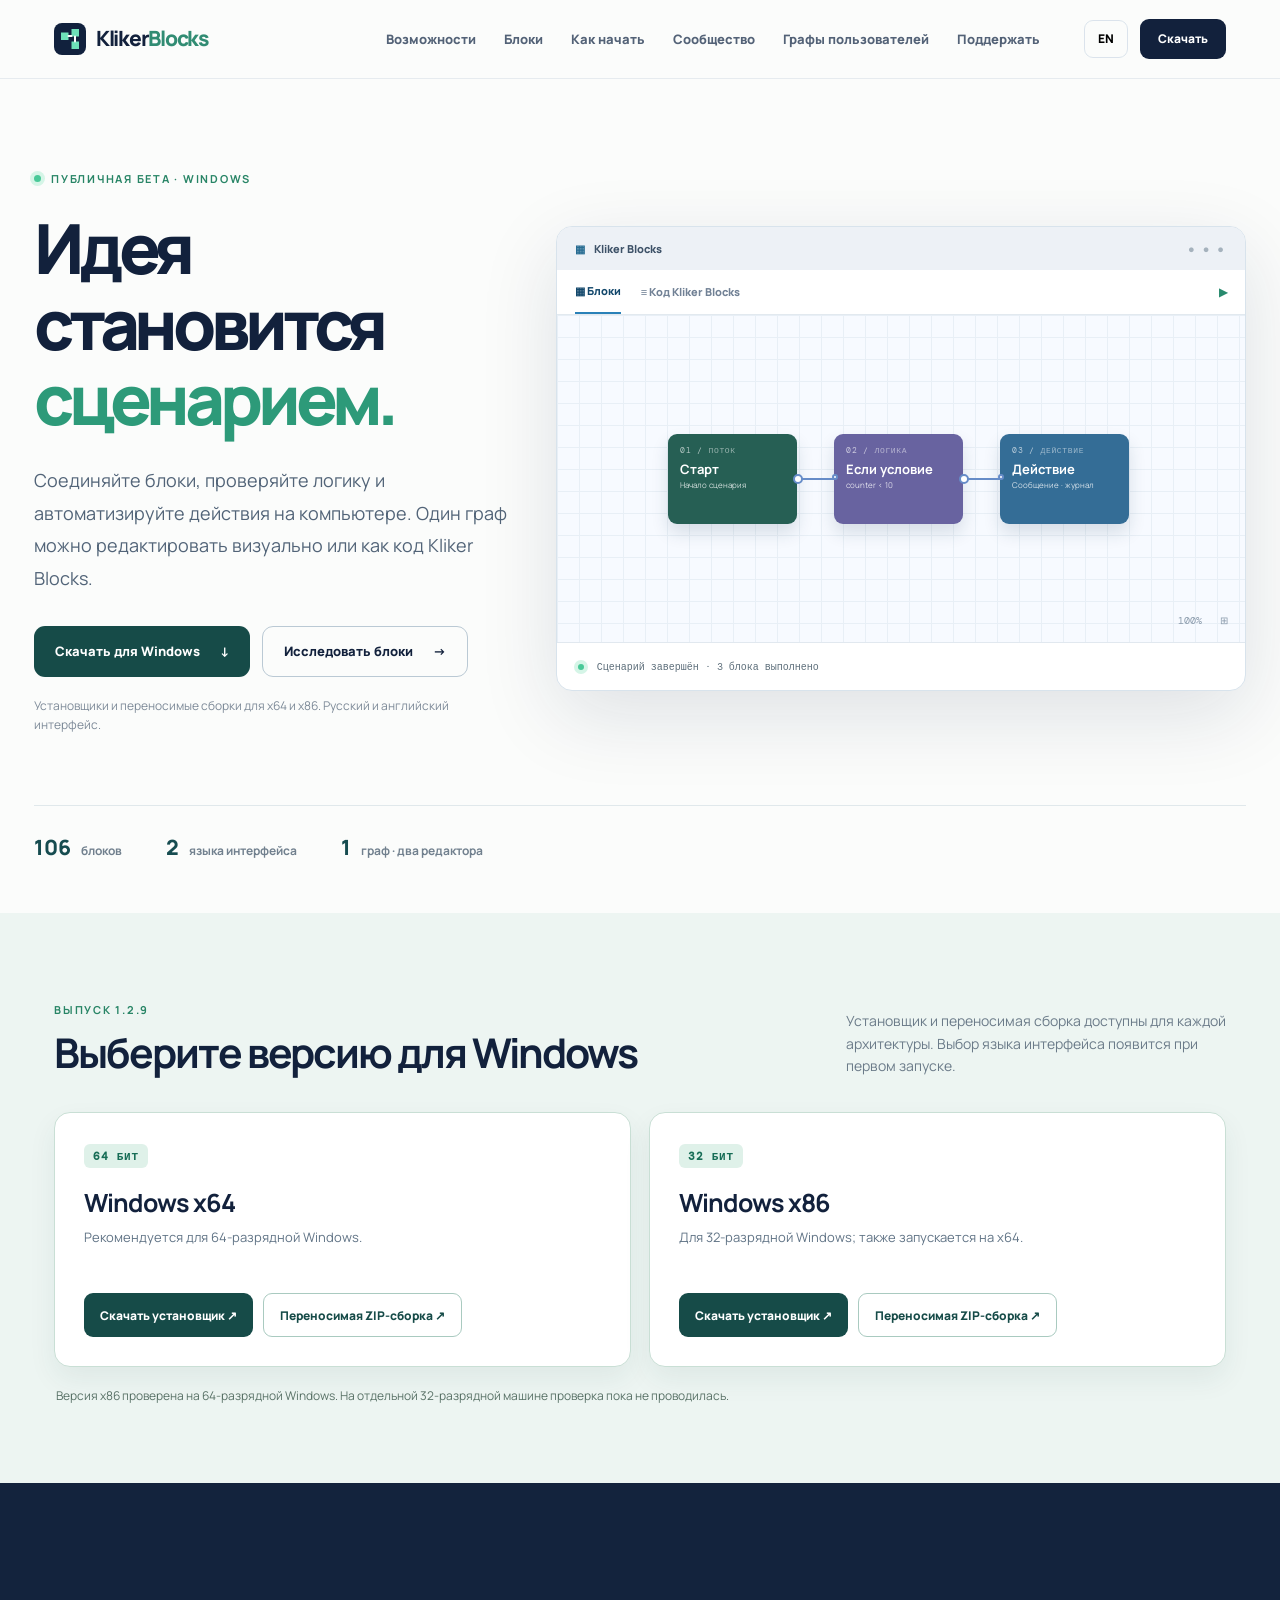
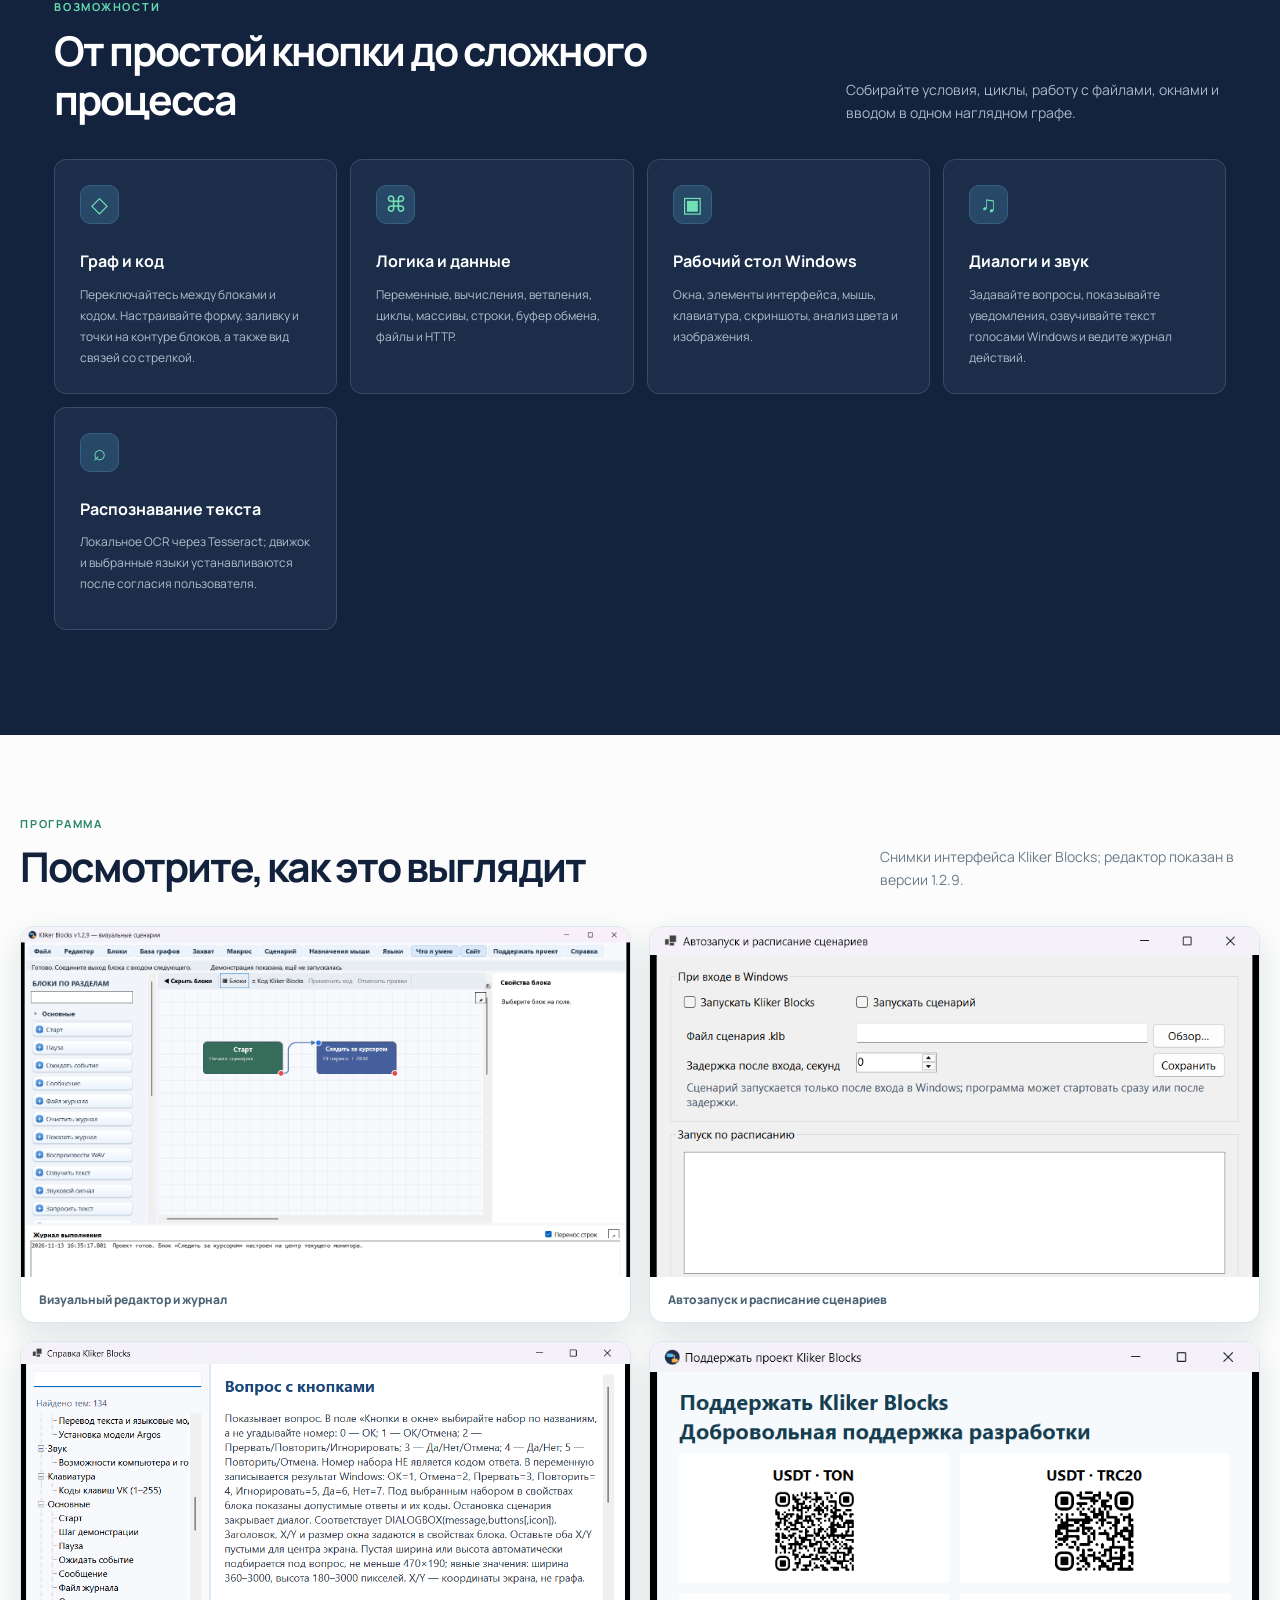
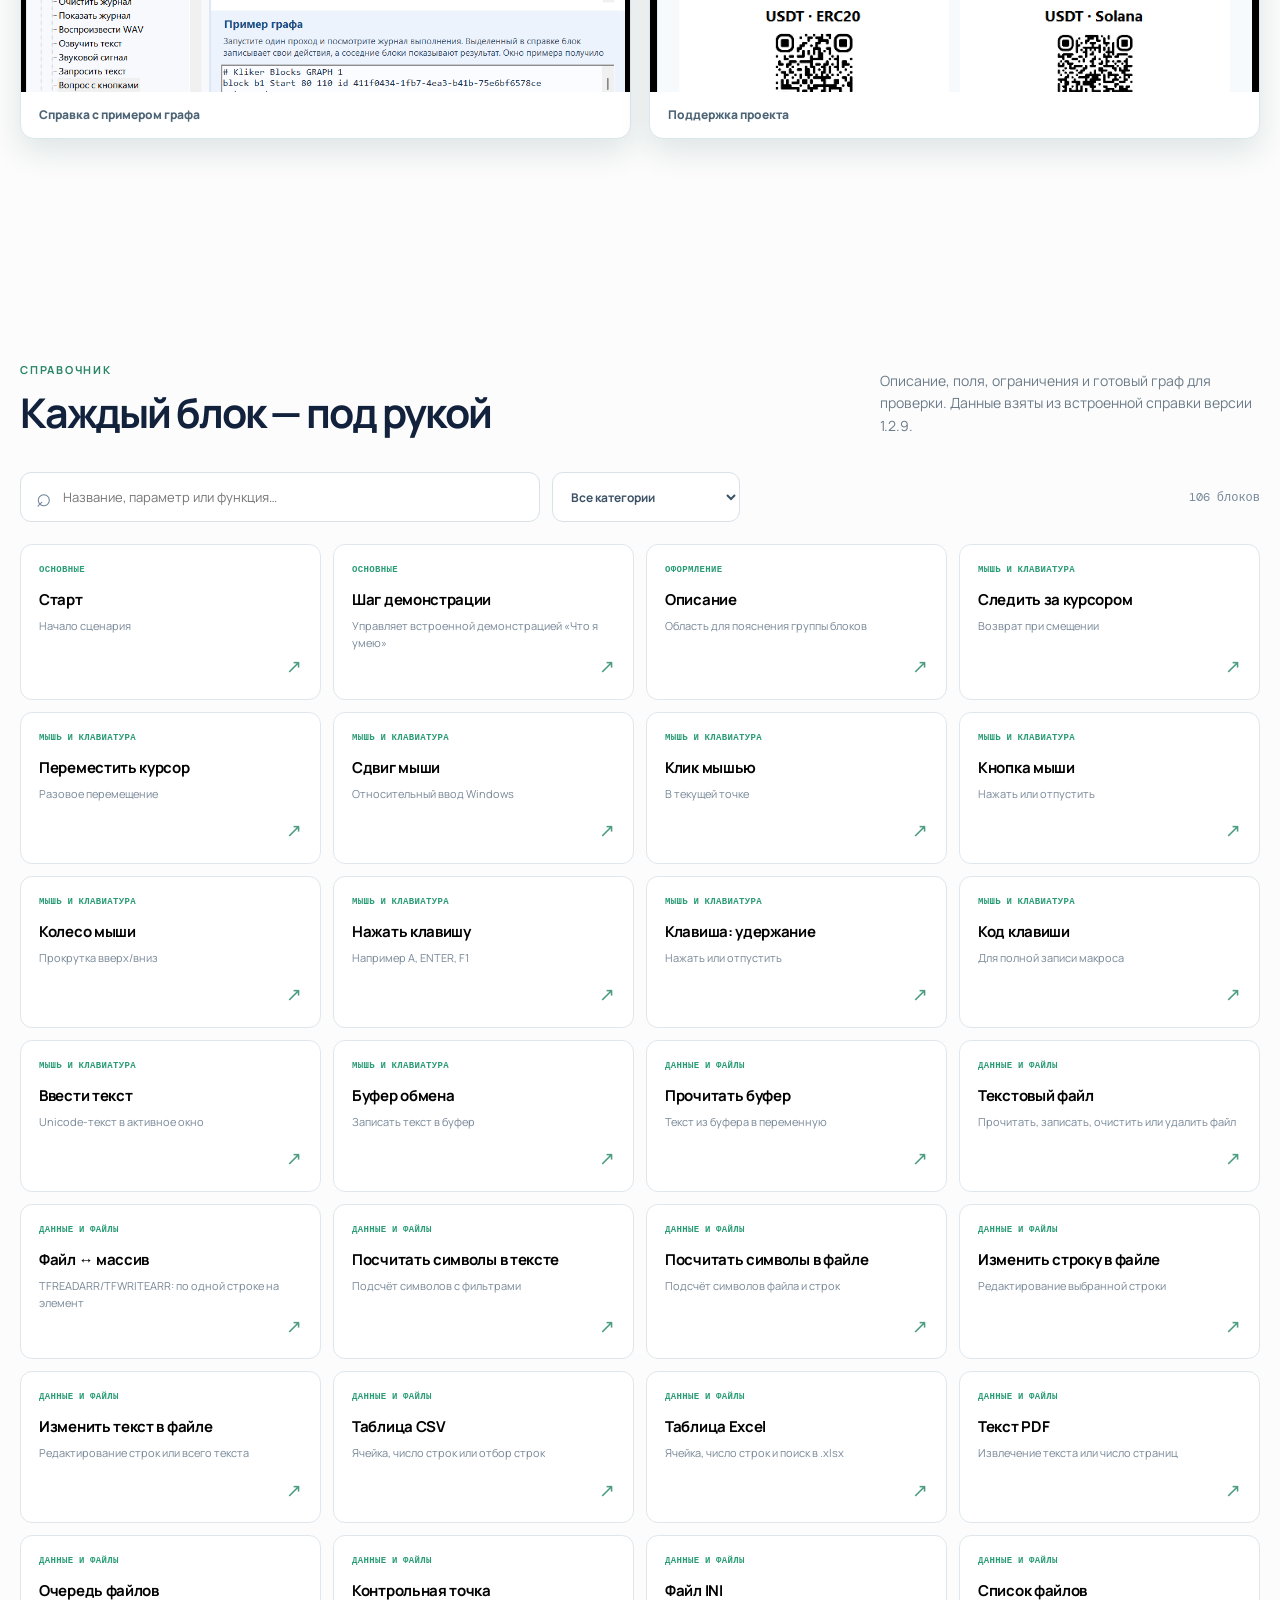
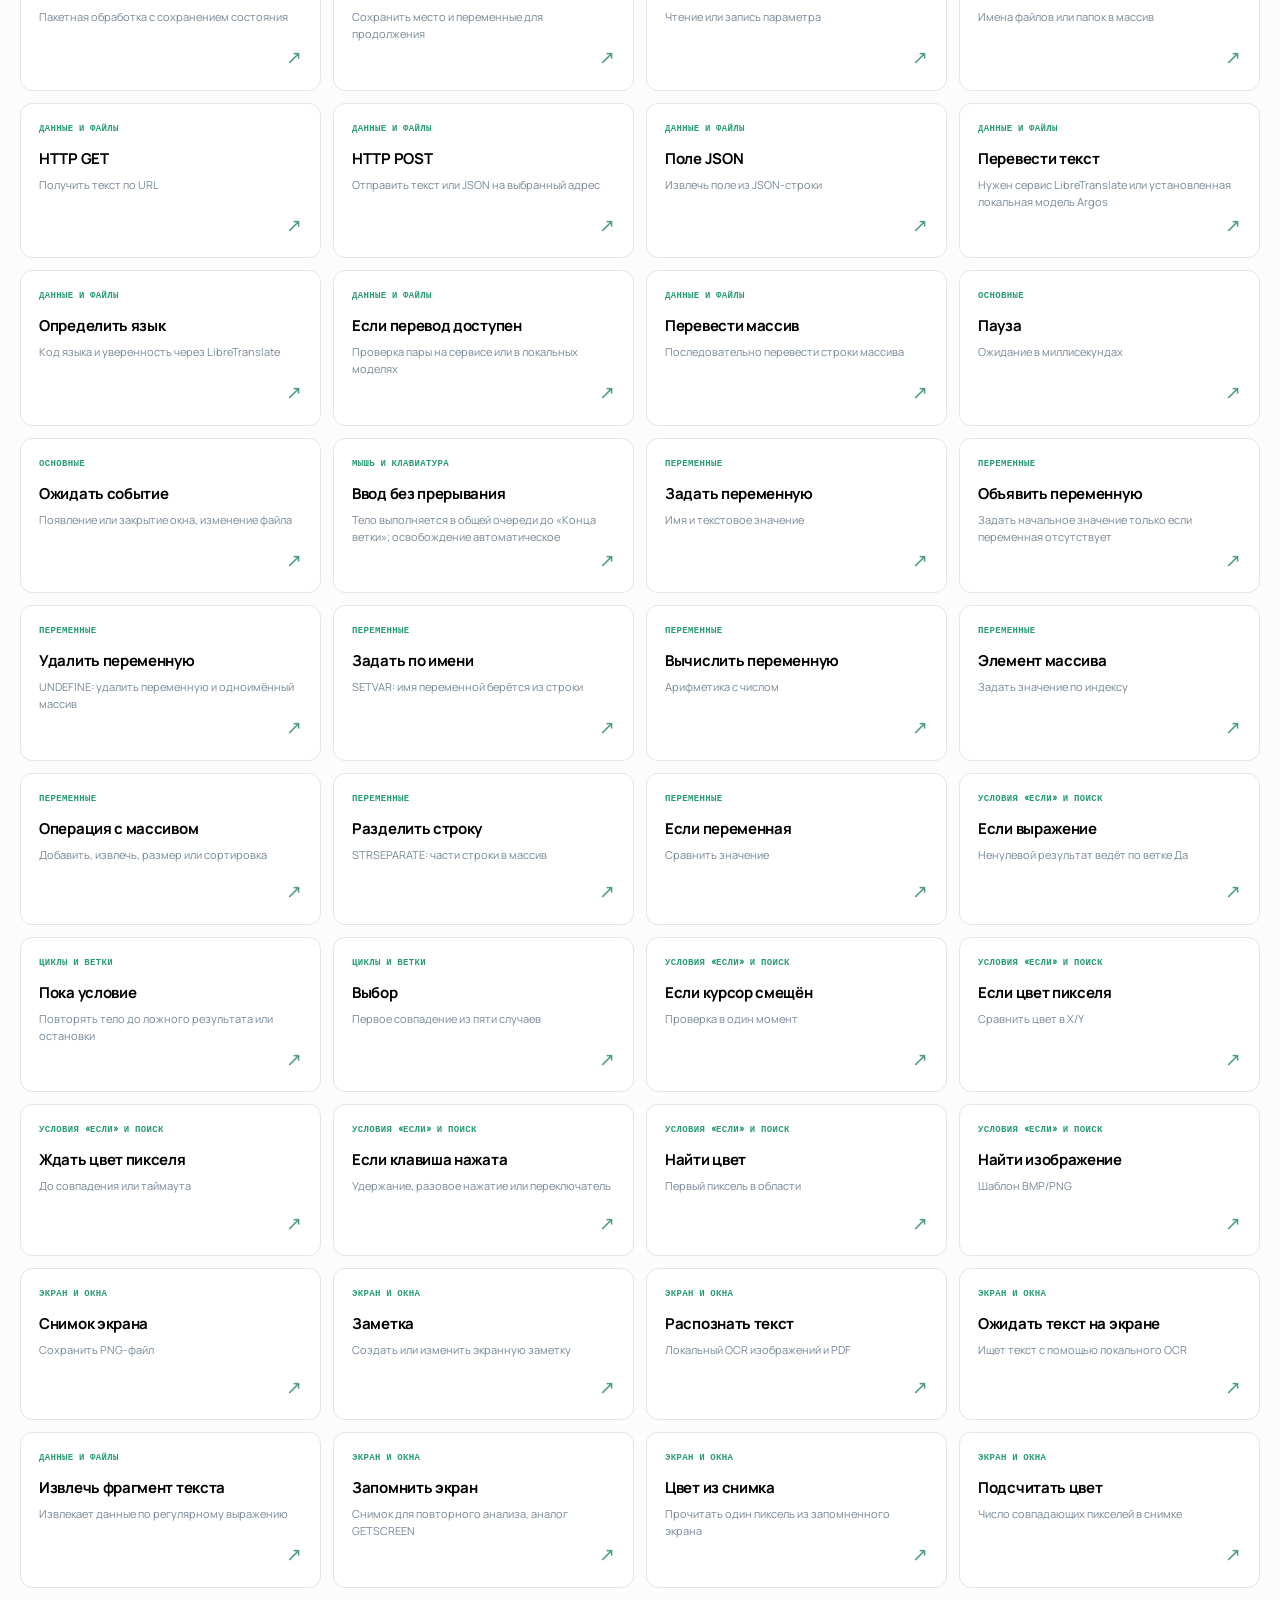
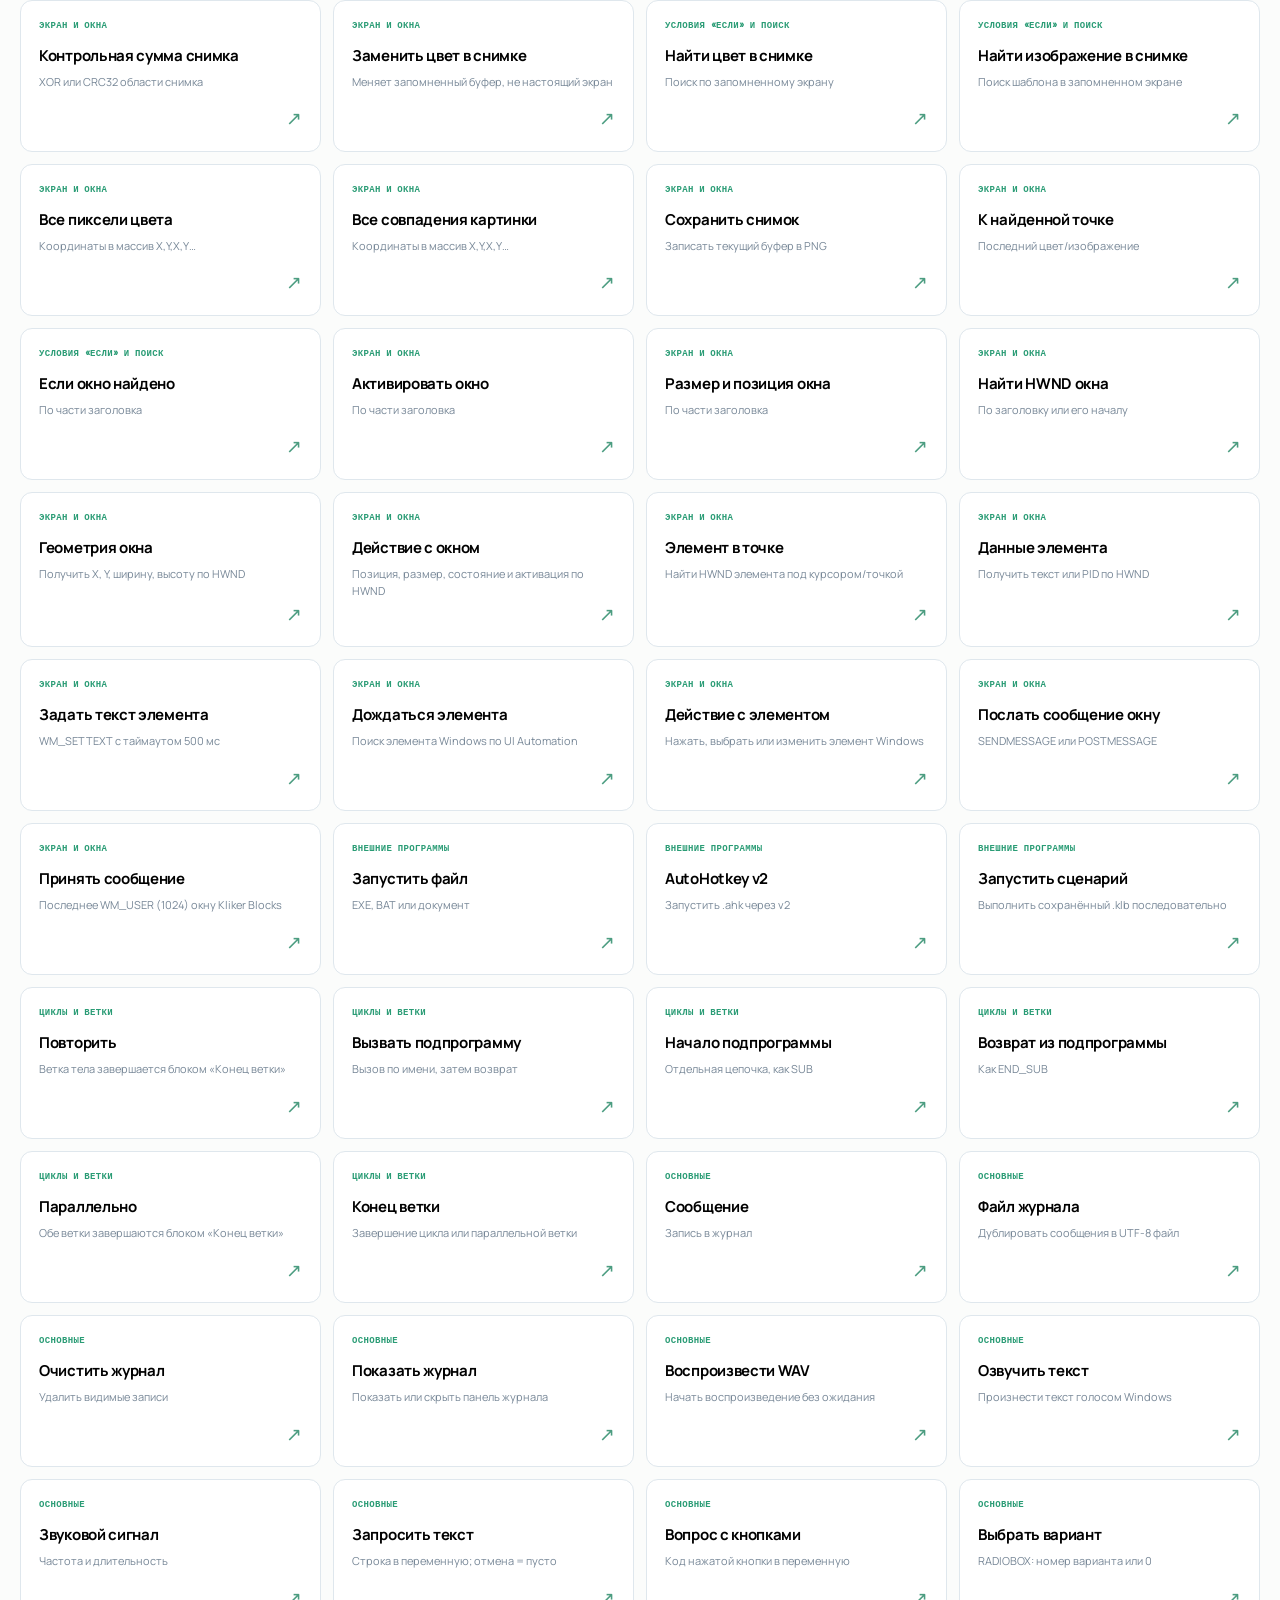
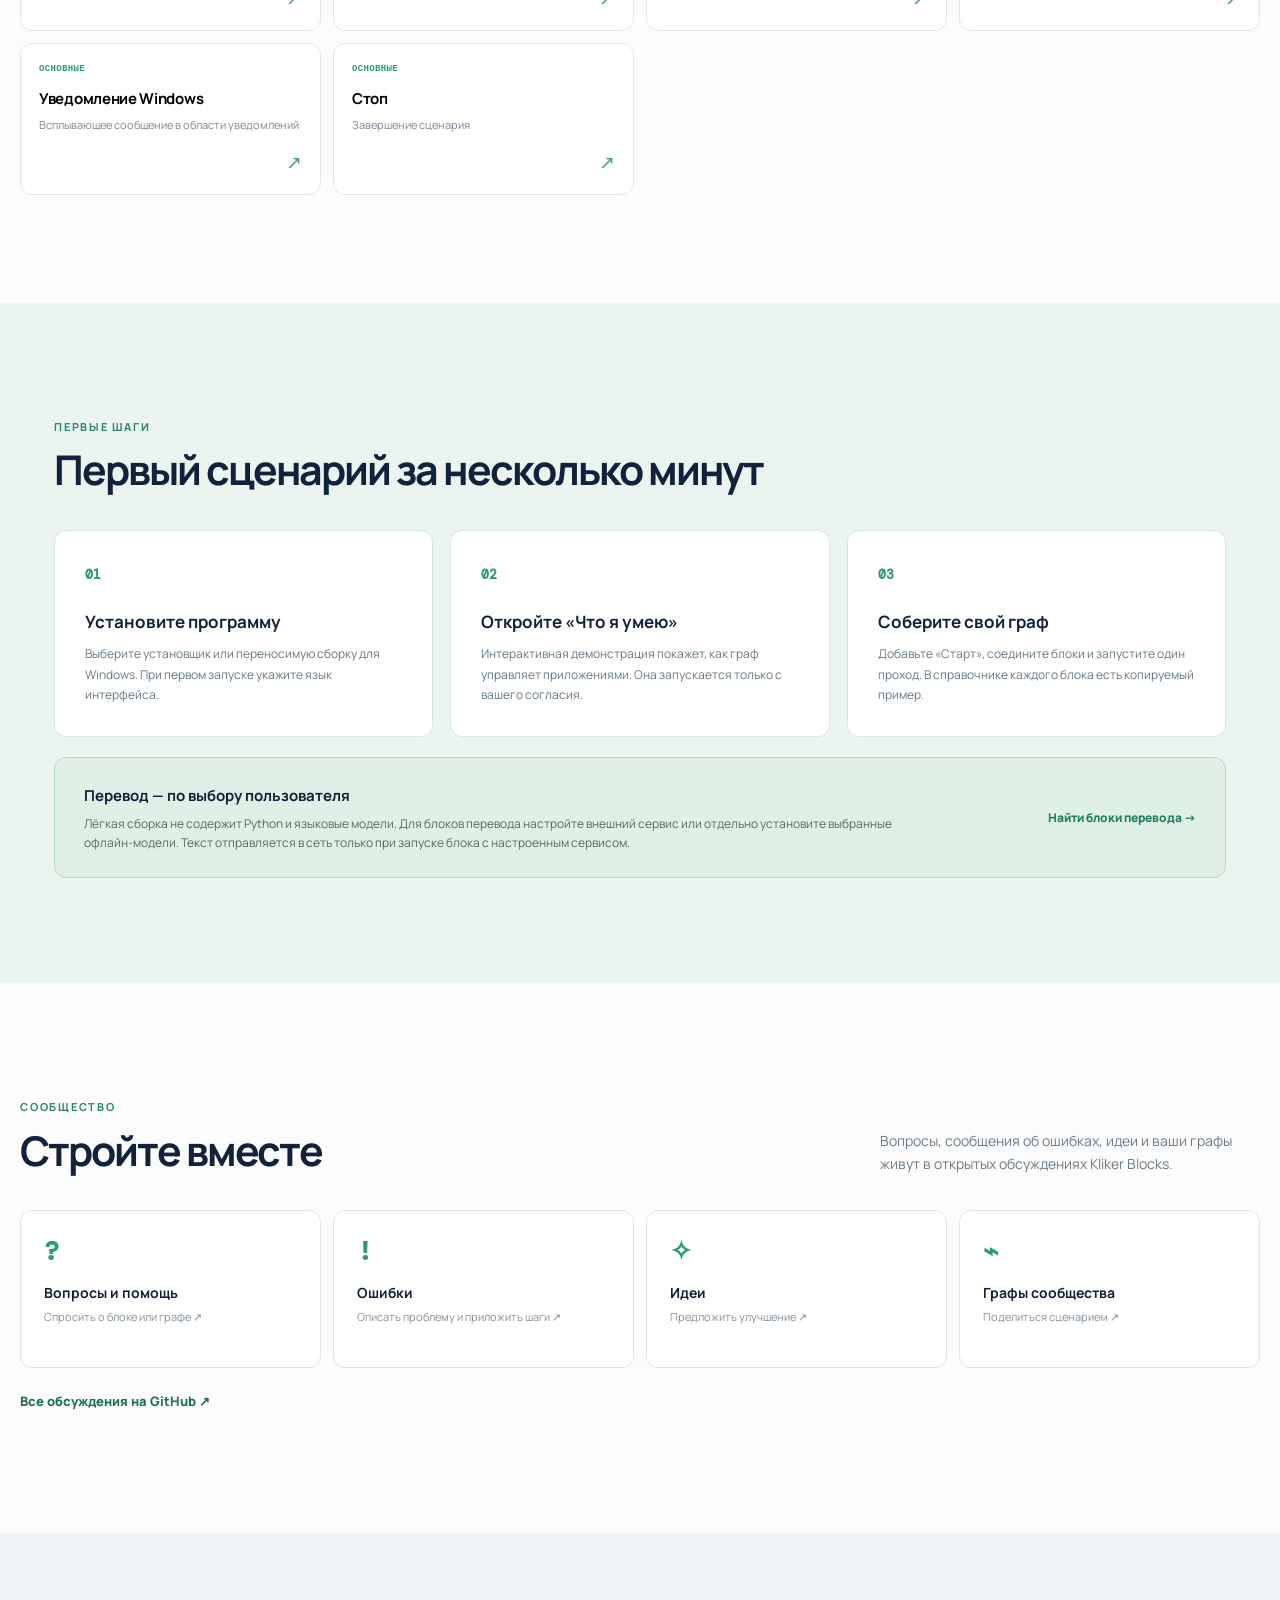
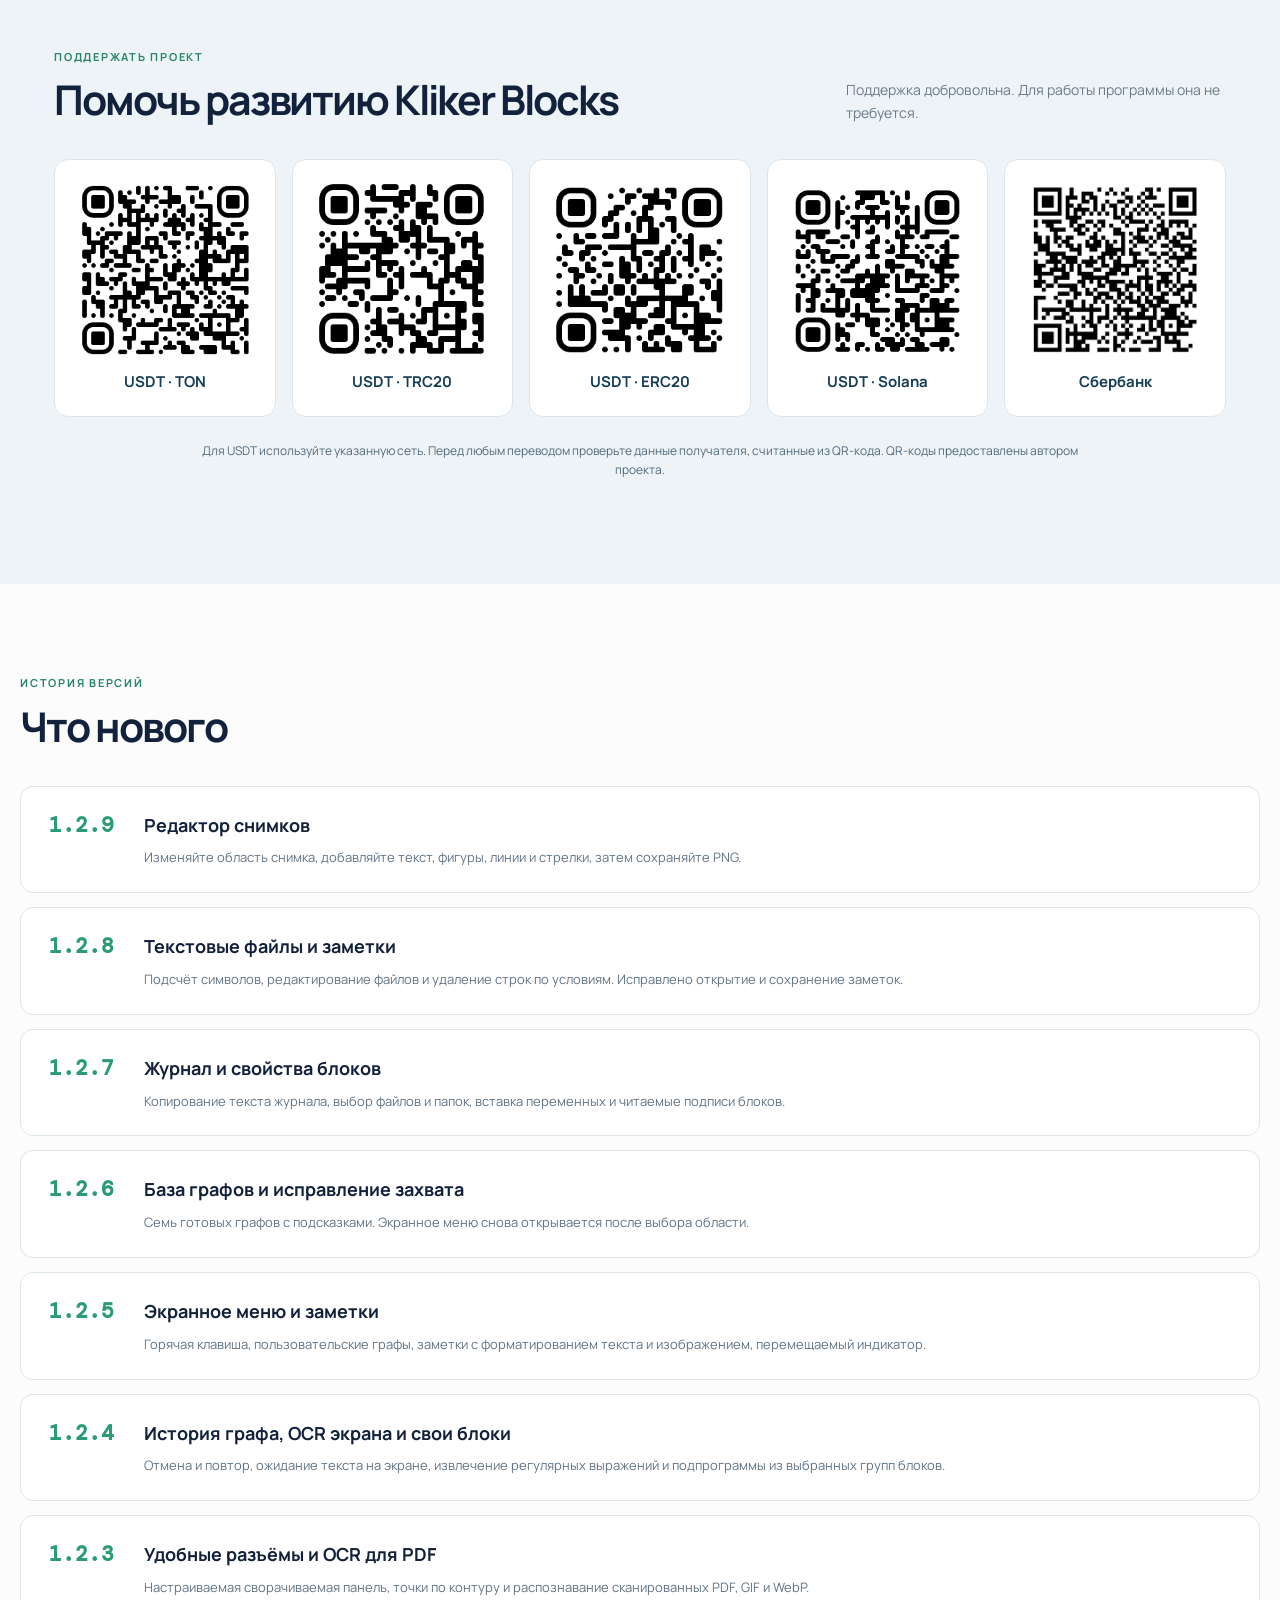
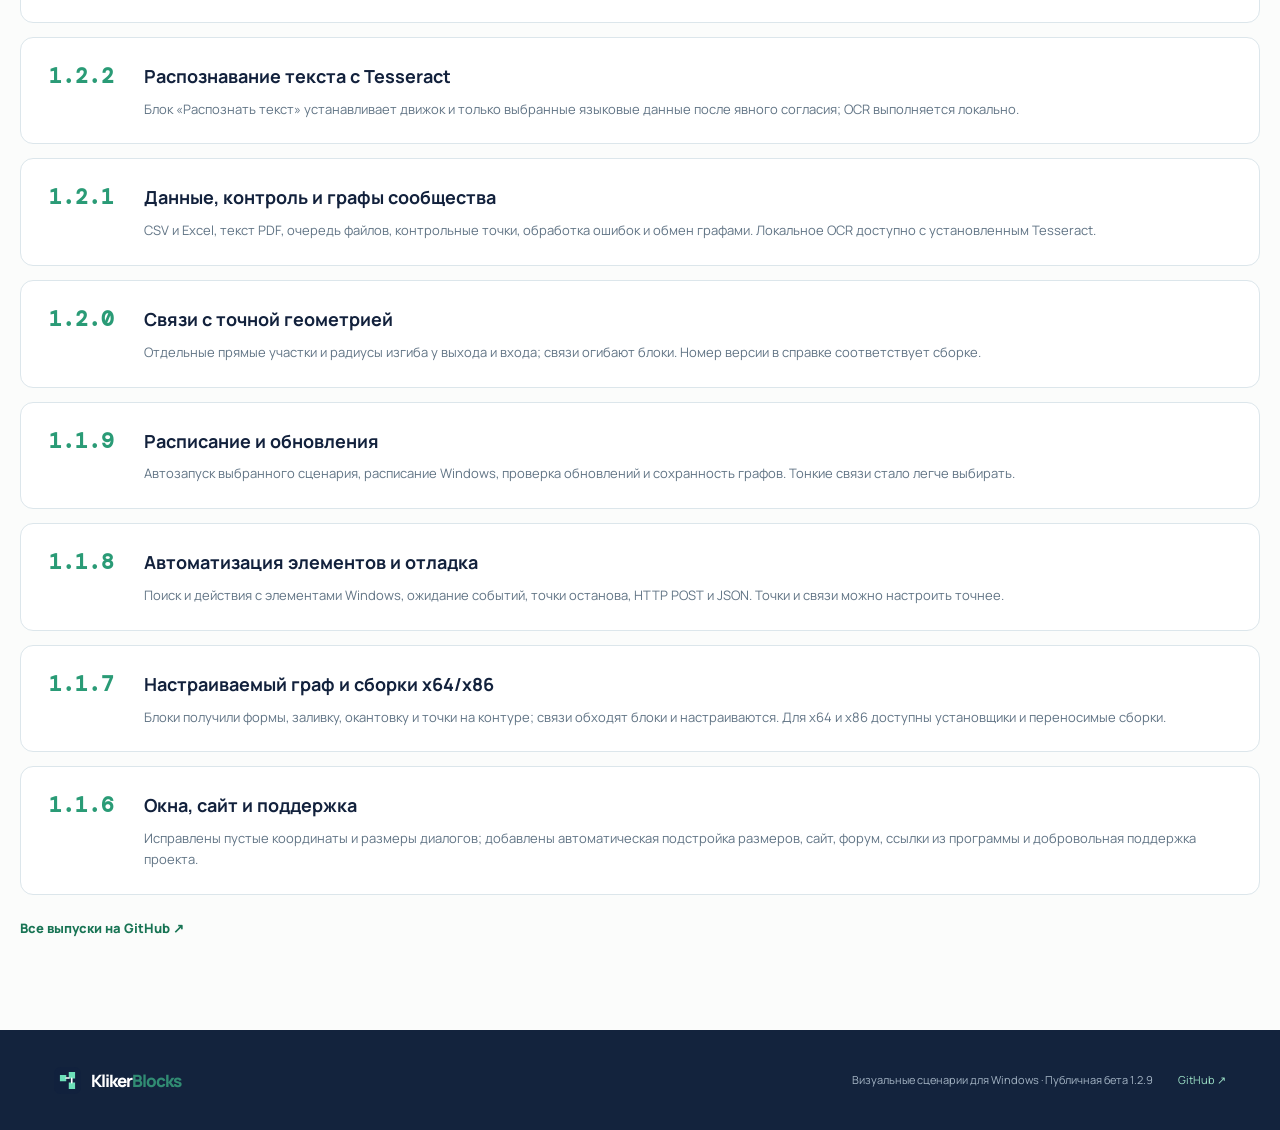
==== commit b1dd8b84: "Update Kliker Blocks website: index.html" ====
--- a/docs/index.html
+++ b/docs/index.html
@@ -34,9 +34,9 @@
       </div>
       <div class="hero-bottom"><span>106 <small data-i18n="statBlocks">блоков</small></span><span>2 <small data-i18n="statLanguages">языка интерфейса</small></span><span>1 <small data-i18n="statGraph">граф · два редактора</small></span></div>
     </section>
-    <section id="download" class="section download-section"><div class="shell"><div class="section-head"><div><p class="kicker" data-i18n="downloadKicker">ВЫПУСК 1.2.8</p><h2 data-i18n="downloadTitle">Выберите версию для Windows</h2></div><p data-i18n="downloadIntro">Установщик и переносимая сборка доступны для каждой архитектуры. Выбор языка интерфейса появится при первом запуске.</p></div><div class="download-grid">
-      <article class="download-card"><span class="download-arch" data-i18n="bits64">64 БИТ</span><h3>Windows x64</h3><p data-i18n="downloadX64Text">Рекомендуется для 64-разрядной Windows.</p><div class="download-links"><a href="https://github.com/Malyshrush/kliker-blocks/releases/download/v1.2.8/KlikerBlocks-Setup-1.2.8-x64.exe" data-i18n="downloadInstaller">Скачать установщик ↗</a><a href="https://github.com/Malyshrush/kliker-blocks/releases/download/v1.2.8/KlikerBlocks-Portable-1.2.8-x64.zip" data-i18n="downloadPortable">Переносимая ZIP-сборка ↗</a></div></article>
-      <article class="download-card"><span class="download-arch" data-i18n="bits32">32 БИТ</span><h3>Windows x86</h3><p data-i18n="downloadX86Text">Для 32-разрядной Windows; также запускается на x64.</p><div class="download-links"><a href="https://github.com/Malyshrush/kliker-blocks/releases/download/v1.2.8/KlikerBlocks-Setup-1.2.8-x86.exe" data-i18n="downloadInstaller">Скачать установщик ↗</a><a href="https://github.com/Malyshrush/kliker-blocks/releases/download/v1.2.8/KlikerBlocks-Portable-1.2.8-x86.zip" data-i18n="downloadPortable">Переносимая ZIP-сборка ↗</a></div></article>
+    <section id="download" class="section download-section"><div class="shell"><div class="section-head"><div><p class="kicker" data-i18n="downloadKicker">ВЫПУСК 1.2.9</p><h2 data-i18n="downloadTitle">Выберите версию для Windows</h2></div><p data-i18n="downloadIntro">Установщик и переносимая сборка доступны для каждой архитектуры. Выбор языка интерфейса появится при первом запуске.</p></div><div class="download-grid">
+      <article class="download-card"><span class="download-arch" data-i18n="bits64">64 БИТ</span><h3>Windows x64</h3><p data-i18n="downloadX64Text">Рекомендуется для 64-разрядной Windows.</p><div class="download-links"><a href="https://github.com/Malyshrush/kliker-blocks/releases/download/v1.2.9/KlikerBlocks-Setup-1.2.9-x64.exe" data-i18n="downloadInstaller">Скачать установщик ↗</a><a href="https://github.com/Malyshrush/kliker-blocks/releases/download/v1.2.9/KlikerBlocks-Portable-1.2.9-x64.zip" data-i18n="downloadPortable">Переносимая ZIP-сборка ↗</a></div></article>
+      <article class="download-card"><span class="download-arch" data-i18n="bits32">32 БИТ</span><h3>Windows x86</h3><p data-i18n="downloadX86Text">Для 32-разрядной Windows; также запускается на x64.</p><div class="download-links"><a href="https://github.com/Malyshrush/kliker-blocks/releases/download/v1.2.9/KlikerBlocks-Setup-1.2.9-x86.exe" data-i18n="downloadInstaller">Скачать установщик ↗</a><a href="https://github.com/Malyshrush/kliker-blocks/releases/download/v1.2.9/KlikerBlocks-Portable-1.2.9-x86.zip" data-i18n="downloadPortable">Переносимая ZIP-сборка ↗</a></div></article>
     </div><p class="download-note" data-i18n="downloadNote">Версия x86 проверена на 64-разрядной Windows. На отдельной 32-разрядной машине проверка пока не проводилась.</p></div></section>
     <section id="features" class="section section-ink"><div class="shell"><div class="section-head"><div><p class="kicker" data-i18n="featureKicker">ВОЗМОЖНОСТИ</p><h2 data-i18n="featureTitle">От простой кнопки до сложного процесса</h2></div><p data-i18n="featureIntro">Собирайте условия, циклы, работу с файлами, окнами и вводом в одном наглядном графе.</p></div><div class="feature-grid">
       <article class="feature-card"><span class="feature-icon">◇</span><h3 data-i18n="f1title">Граф и код</h3><p data-i18n="f1text">Переключайтесь между блоками и кодом. Настраивайте форму, заливку и точки на контуре блоков, а также вид связей со стрелкой.</p></article>
@@ -45,14 +45,14 @@
       <article class="feature-card"><span class="feature-icon">♫</span><h3 data-i18n="f4title">Диалоги и звук</h3><p data-i18n="f4text">Задавайте вопросы, показывайте уведомления, озвучивайте текст голосами Windows и ведите журнал действий.</p></article>
           <article class="feature-card"><span class="feature-icon">⌕</span><h3 data-i18n="f5title">Распознавание текста</h3><p data-i18n="f5text">Локальное распознавание текста через Tesseract. Движок и выбранные языки устанавливаются после согласия пользователя.</p></article>
     </div></div></section>
-    <section id="screenshots" class="section shell screenshot-section"><div class="section-head"><div><p class="kicker" data-i18n="screensKicker">ПРОГРАММА</p><h2 data-i18n="screensTitle">Посмотрите, как это выглядит</h2></div><p data-i18n="screensIntro">Снимки интерфейса Kliker Blocks; редактор показан в версии 1.2.8.</p></div><div class="screenshot-grid"><figure><img src="assets/screenshots/editor-ru.png" alt="Визуальный редактор Kliker Blocks" loading="lazy"><figcaption data-i18n="screenEditor">Визуальный редактор и журнал</figcaption></figure><figure><img src="assets/screenshots/automation-ru.png" alt="Автозапуск и расписание Kliker Blocks" loading="lazy"><figcaption data-i18n="screenAutomation">Автозапуск и расписание сценариев</figcaption></figure><figure><img src="assets/screenshots/help-ru.png" alt="Справка Kliker Blocks" loading="lazy"><figcaption data-i18n="screenHelp">Справка с примером графа</figcaption></figure><figure><img src="assets/screenshots/support-ru.png" alt="Поддержать Kliker Blocks" loading="lazy"><figcaption data-i18n="screenSupport">Поддержка проекта</figcaption></figure></div></section>
-    <section id="catalog" class="section catalog-section shell"><div class="section-head"><div><p class="kicker" data-i18n="catalogKicker">СПРАВОЧНИК</p><h2 data-i18n="catalogTitle">Каждый блок — под рукой</h2></div><p data-i18n="catalogIntro">Описание, поля, ограничения и готовый граф для проверки. Данные взяты из встроенной справки версии 1.2.8.</p></div><div class="catalog-tools"><label class="search-wrap"><span>⌕</span><input id="block-search" type="search" placeholder="Название, параметр или функция…" autocomplete="off" aria-label="Поиск блоков"></label><select id="category-filter" aria-label="Категория"><option value="" data-i18n="allCategories">Все категории</option></select><span id="block-count" class="block-count"></span></div><div id="block-grid" class="block-grid"><p class="loading" data-i18n="loading">Загрузка справочника…</p></div><p id="empty-state" class="empty-state" hidden data-i18n="noResults">По этому запросу блоки не найдены.</p></section>
+    <section id="screenshots" class="section shell screenshot-section"><div class="section-head"><div><p class="kicker" data-i18n="screensKicker">ПРОГРАММА</p><h2 data-i18n="screensTitle">Посмотрите, как это выглядит</h2></div><p data-i18n="screensIntro">Снимки интерфейса Kliker Blocks; редактор показан в версии 1.2.9.</p></div><div class="screenshot-grid"><figure><img src="assets/screenshots/editor-ru.png" alt="Визуальный редактор Kliker Blocks" loading="lazy"><figcaption data-i18n="screenEditor">Визуальный редактор и журнал</figcaption></figure><figure><img src="assets/screenshots/automation-ru.png" alt="Автозапуск и расписание Kliker Blocks" loading="lazy"><figcaption data-i18n="screenAutomation">Автозапуск и расписание сценариев</figcaption></figure><figure><img src="assets/screenshots/help-ru.png" alt="Справка Kliker Blocks" loading="lazy"><figcaption data-i18n="screenHelp">Справка с примером графа</figcaption></figure><figure><img src="assets/screenshots/support-ru.png" alt="Поддержать Kliker Blocks" loading="lazy"><figcaption data-i18n="screenSupport">Поддержка проекта</figcaption></figure></div></section>
+    <section id="catalog" class="section catalog-section shell"><div class="section-head"><div><p class="kicker" data-i18n="catalogKicker">СПРАВОЧНИК</p><h2 data-i18n="catalogTitle">Каждый блок — под рукой</h2></div><p data-i18n="catalogIntro">Описание, поля, ограничения и готовый граф для проверки. Данные взяты из встроенной справки версии 1.2.9.</p></div><div class="catalog-tools"><label class="search-wrap"><span>⌕</span><input id="block-search" type="search" placeholder="Название, параметр или функция…" autocomplete="off" aria-label="Поиск блоков"></label><select id="category-filter" aria-label="Категория"><option value="" data-i18n="allCategories">Все категории</option></select><span id="block-count" class="block-count"></span></div><div id="block-grid" class="block-grid"><p class="loading" data-i18n="loading">Загрузка справочника…</p></div><p id="empty-state" class="empty-state" hidden data-i18n="noResults">По этому запросу блоки не найдены.</p></section>
     <section id="start" class="section start-section"><div class="shell"><div class="section-head"><div><p class="kicker" data-i18n="startKicker">ПЕРВЫЕ ШАГИ</p><h2 data-i18n="startTitle">Первый сценарий за несколько минут</h2></div></div><div class="steps"><article><b>01</b><h3 data-i18n="s1title">Установите программу</h3><p data-i18n="s1text">Выберите установщик или переносимую сборку для Windows. При первом запуске укажите язык интерфейса.</p></article><article><b>02</b><h3 data-i18n="s2title">Откройте «Что я умею»</h3><p data-i18n="s2text">Интерактивная демонстрация покажет, как граф управляет приложениями. Она запускается только с вашего согласия.</p></article><article><b>03</b><h3 data-i18n="s3title">Соберите свой граф</h3><p data-i18n="s3text">Добавьте «Старт», соедините блоки и запустите один проход. В справочнике каждого блока есть копируемый пример.</p></article></div><div class="start-callout"><div><strong data-i18n="translationTitle">Перевод — по выбору пользователя</strong><p data-i18n="translationText">Лёгкая сборка не содержит Python и языковые модели. Для блоков перевода настройте внешний сервис или отдельно установите выбранные офлайн-модели. Текст отправляется в сеть только при запуске блока с настроенным сервисом.</p></div><a href="#catalog" data-i18n="translationLink">Найти блоки перевода →</a></div></div></section>
     <section id="community" class="section community-section shell"><div class="section-head"><div><p class="kicker" data-i18n="communityKicker">СООБЩЕСТВО</p><h2 data-i18n="communityTitle">Стройте вместе</h2></div><p data-i18n="communityIntro">Вопросы, сообщения об ошибках, идеи и ваши графы живут в открытых обсуждениях Kliker Blocks.</p></div><div class="community-grid"><a href="https://github.com/Malyshrush/kliker-blocks-site/discussions/2"><span>?</span><strong data-i18n="cQuestions">Вопросы и помощь</strong><small data-i18n="cQuestionsSub">Спросить о блоке или графе ↗</small></a><a href="https://github.com/Malyshrush/kliker-blocks-site/discussions/3"><span>!</span><strong data-i18n="cBugs">Ошибки</strong><small data-i18n="cBugsSub">Описать проблему и приложить шаги ↗</small></a><a href="https://github.com/Malyshrush/kliker-blocks-site/discussions/4"><span>✧</span><strong data-i18n="cIdeas">Идеи</strong><small data-i18n="cIdeasSub">Предложить улучшение ↗</small></a><a href="https://github.com/Malyshrush/kliker-blocks-site/discussions/5"><span>⌁</span><strong data-i18n="cGraphs">Графы сообщества</strong><small data-i18n="cGraphsSub">Поделиться сценарием ↗</small></a></div><a class="community-main" href="https://github.com/Malyshrush/kliker-blocks-site/discussions" data-i18n="allDiscussions">Все обсуждения на GitHub ↗</a></section>
     <section id="support" class="section support-section"><div class="shell"><div class="section-head"><div><p class="kicker" data-i18n="supportKicker">ПОДДЕРЖАТЬ ПРОЕКТ</p><h2 data-i18n="supportTitle">Помочь развитию Kliker Blocks</h2></div><p data-i18n="supportIntro">Поддержка добровольна. Для работы программы она не требуется.</p></div><div class="qr-grid"><article><img src="assets/support/usdt-ton.png" alt="USDT TON QR" loading="lazy"><strong>USDT · TON</strong></article><article><img src="assets/support/usdt-trc20.png" alt="USDT TRC20 QR" loading="lazy"><strong>USDT · TRC20</strong></article><article><img src="assets/support/usdt-erc20.png" alt="USDT ERC20 QR" loading="lazy"><strong>USDT · ERC20</strong></article><article><img src="assets/support/usdt-sol.png" alt="USDT Solana QR" loading="lazy"><strong>USDT · Solana</strong></article><article><img src="assets/support/sberbank.jpg" alt="Sberbank QR" loading="lazy"><strong data-i18n="sberbank">Сбербанк</strong></article></div><p class="support-note" data-i18n="supportNote">Для USDT используйте указанную сеть. Перед любым переводом проверьте данные получателя, считанные из QR-кода. QR-коды предоставлены автором проекта.</p></div></section>
-    <section id="updates" class="section updates-section shell"><div class="section-head"><div><p class="kicker" data-i18n="updatesKicker">ИСТОРИЯ ВЕРСИЙ</p><h2 data-i18n="updatesTitle">Что нового</h2></div></div><div class="update-card"><span>1.2.8</span><div><h3 data-i18n="update128Title">Текстовые файлы и заметки</h3><p data-i18n="update128Text">Подсчёт символов, редактирование файлов и удаление строк по условиям. Исправлено открытие и сохранение заметок.</p></div></div><div class="update-card"><span>1.2.7</span><div><h3 data-i18n="update127Title">Журнал и свойства блоков</h3><p data-i18n="update127Text">Копирование текста журнала, выбор файлов и папок, вставка переменных и читаемые подписи блоков.</p></div></div><div class="update-card"><span>1.2.6</span><div><h3 data-i18n="update126Title">База графов и исправление захвата</h3><p data-i18n="update126Text">Семь готовых графов с подсказками. Экранное меню снова открывается после выбора области.</p></div></div><div class="update-card"><span>1.2.5</span><div><h3 data-i18n="update125Title">Экранное меню и заметки</h3><p data-i18n="update125Text">Горячая клавиша, свои графы, заметки с форматированием и изображением, перемещаемый индикатор.</p></div></div><div class="update-card"><span>1.2.4</span><div><h3 data-i18n="update124Title">История графа, OCR экрана и свои блоки</h3><p data-i18n="update124Text">Отмена и повтор, ожидание текста на экране, извлечение регулярных выражений и подпрограммы из выбранных групп блоков.</p></div></div><div class="update-card"><span>1.2.3</span><div><h3 data-i18n="update123Title">Удобные разъёмы и OCR для PDF</h3><p data-i18n="update123Text">Настраиваемая сворачиваемая панель, точки по контуру и распознавание сканированных PDF, GIF и WebP.</p></div></div><div class="update-card"><span>1.2.2</span><div><h3 data-i18n="update122Title">Распознавание текста с Tesseract</h3><p data-i18n="update122Text">Блок «Распознать текст» устанавливает движок и выбранные языки после согласия пользователя. Распознавание выполняется локально.</p></div></div><div class="update-card"><span>1.2.1</span><div><h3 data-i18n="update121Title">Данные, контроль и графы сообщества</h3><p data-i18n="update121Text">CSV и Excel, текст PDF, очередь файлов, контрольные точки, обработка ошибок и обмен графами. Локальное OCR доступно с установленным Tesseract.</p></div></div><div class="update-card"><span>1.2.0</span><div><h3 data-i18n="update120Title">Связи с точной геометрией</h3><p data-i18n="update120Text">Отдельные прямые участки и радиусы изгиба у выхода и входа; связи огибают блоки. Номер версии в справке соответствует сборке.</p></div></div><div class="update-card"><span>1.1.9</span><div><h3 data-i18n="update119Title">Расписание и обновления</h3><p data-i18n="update119Text">Автозапуск выбранного сценария, расписание Windows, проверка обновлений и сохранность графов. Тонкие связи стало легче выбирать.</p></div></div><div class="update-card"><span>1.1.8</span><div><h3 data-i18n="update118Title">Автоматизация элементов и отладка</h3><p data-i18n="update118Text">Поиск элементов Windows, ожидание событий, точки останова, HTTP POST и JSON; настройка точек и изгибов связей.</p></div></div><div class="update-card"><span>1.1.7</span><div><h3 data-i18n="update117Title">Настраиваемый граф и сборки x64/x86</h3><p data-i18n="update117Text">Блоки получили формы, заливку, окантовку и точки на контуре; связи обходят блоки и настраиваются. Для x64 и x86 доступны установщики и переносимые сборки.</p></div></div><div class="update-card"><span>1.1.6</span><div><h3 data-i18n="update116Title">Окна, сайт и поддержка</h3><p data-i18n="update116Text">Исправлены пустые координаты и размеры диалогов; добавлены автоматическая подстройка размеров, сайт, форум, ссылки из программы и добровольная поддержка проекта.</p></div></div><a class="community-main" href="https://github.com/Malyshrush/kliker-blocks/releases" data-i18n="allVersions">Все выпуски на GitHub ↗</a></section>
+    <section id="updates" class="section updates-section shell"><div class="section-head"><div><p class="kicker" data-i18n="updatesKicker">ИСТОРИЯ ВЕРСИЙ</p><h2 data-i18n="updatesTitle">Что нового</h2></div></div><div class="update-card"><span>1.2.9</span><div><h3 data-i18n="update129Title">Редактор снимков</h3><p data-i18n="update129Text">Изменяйте область снимка, добавляйте текст, фигуры, линии и стрелки, затем сохраняйте PNG.</p></div></div><div class="update-card"><span>1.2.8</span><div><h3 data-i18n="update128Title">Текстовые файлы и заметки</h3><p data-i18n="update128Text">Подсчёт символов, редактирование файлов и удаление строк по условиям. Исправлено открытие и сохранение заметок.</p></div></div><div class="update-card"><span>1.2.7</span><div><h3 data-i18n="update127Title">Журнал и свойства блоков</h3><p data-i18n="update127Text">Копирование текста журнала, выбор файлов и папок, вставка переменных и читаемые подписи блоков.</p></div></div><div class="update-card"><span>1.2.6</span><div><h3 data-i18n="update126Title">База графов и исправление захвата</h3><p data-i18n="update126Text">Семь готовых графов с подсказками. Экранное меню снова открывается после выбора области.</p></div></div><div class="update-card"><span>1.2.5</span><div><h3 data-i18n="update125Title">Экранное меню и заметки</h3><p data-i18n="update125Text">Горячая клавиша, свои графы, заметки с форматированием и изображением, перемещаемый индикатор.</p></div></div><div class="update-card"><span>1.2.4</span><div><h3 data-i18n="update124Title">История графа, OCR экрана и свои блоки</h3><p data-i18n="update124Text">Отмена и повтор, ожидание текста на экране, извлечение регулярных выражений и подпрограммы из выбранных групп блоков.</p></div></div><div class="update-card"><span>1.2.3</span><div><h3 data-i18n="update123Title">Удобные разъёмы и OCR для PDF</h3><p data-i18n="update123Text">Настраиваемая сворачиваемая панель, точки по контуру и распознавание сканированных PDF, GIF и WebP.</p></div></div><div class="update-card"><span>1.2.2</span><div><h3 data-i18n="update122Title">Распознавание текста с Tesseract</h3><p data-i18n="update122Text">Блок «Распознать текст» устанавливает движок и выбранные языки после согласия пользователя. Распознавание выполняется локально.</p></div></div><div class="update-card"><span>1.2.1</span><div><h3 data-i18n="update121Title">Данные, контроль и графы сообщества</h3><p data-i18n="update121Text">CSV и Excel, текст PDF, очередь файлов, контрольные точки, обработка ошибок и обмен графами. Локальное OCR доступно с установленным Tesseract.</p></div></div><div class="update-card"><span>1.2.0</span><div><h3 data-i18n="update120Title">Связи с точной геометрией</h3><p data-i18n="update120Text">Отдельные прямые участки и радиусы изгиба у выхода и входа; связи огибают блоки. Номер версии в справке соответствует сборке.</p></div></div><div class="update-card"><span>1.1.9</span><div><h3 data-i18n="update119Title">Расписание и обновления</h3><p data-i18n="update119Text">Автозапуск выбранного сценария, расписание Windows, проверка обновлений и сохранность графов. Тонкие связи стало легче выбирать.</p></div></div><div class="update-card"><span>1.1.8</span><div><h3 data-i18n="update118Title">Автоматизация элементов и отладка</h3><p data-i18n="update118Text">Поиск элементов Windows, ожидание событий, точки останова, HTTP POST и JSON; настройка точек и изгибов связей.</p></div></div><div class="update-card"><span>1.1.7</span><div><h3 data-i18n="update117Title">Настраиваемый граф и сборки x64/x86</h3><p data-i18n="update117Text">Блоки получили формы, заливку, окантовку и точки на контуре; связи обходят блоки и настраиваются. Для x64 и x86 доступны установщики и переносимые сборки.</p></div></div><div class="update-card"><span>1.1.6</span><div><h3 data-i18n="update116Title">Окна, сайт и поддержка</h3><p data-i18n="update116Text">Исправлены пустые координаты и размеры диалогов; добавлены автоматическая подстройка размеров, сайт, форум, ссылки из программы и добровольная поддержка проекта.</p></div></div><a class="community-main" href="https://github.com/Malyshrush/kliker-blocks/releases" data-i18n="allVersions">Все выпуски на GitHub ↗</a></section>
   </main>
-  <footer><div class="shell footer-row"><div class="brand"><img src="assets/mark.svg" alt=""><span>Kliker<span class="brand-accent">Blocks</span></span></div><p data-i18n="footerText">Визуальные сценарии для Windows · Публичная бета 1.2.8</p><a href="https://github.com/Malyshrush/kliker-blocks-site">GitHub ↗</a></div></footer>
+  <footer><div class="shell footer-row"><div class="brand"><img src="assets/mark.svg" alt=""><span>Kliker<span class="brand-accent">Blocks</span></span></div><p data-i18n="footerText">Визуальные сценарии для Windows · Публичная бета 1.2.9</p><a href="https://github.com/Malyshrush/kliker-blocks-site">GitHub ↗</a></div></footer>
   <dialog id="block-dialog" class="block-dialog"><button id="dialog-close" class="dialog-close" type="button" aria-label="Закрыть" data-i18n-aria="closeDialog">×</button><div id="dialog-body"></div></dialog>
 </body>
 </html>
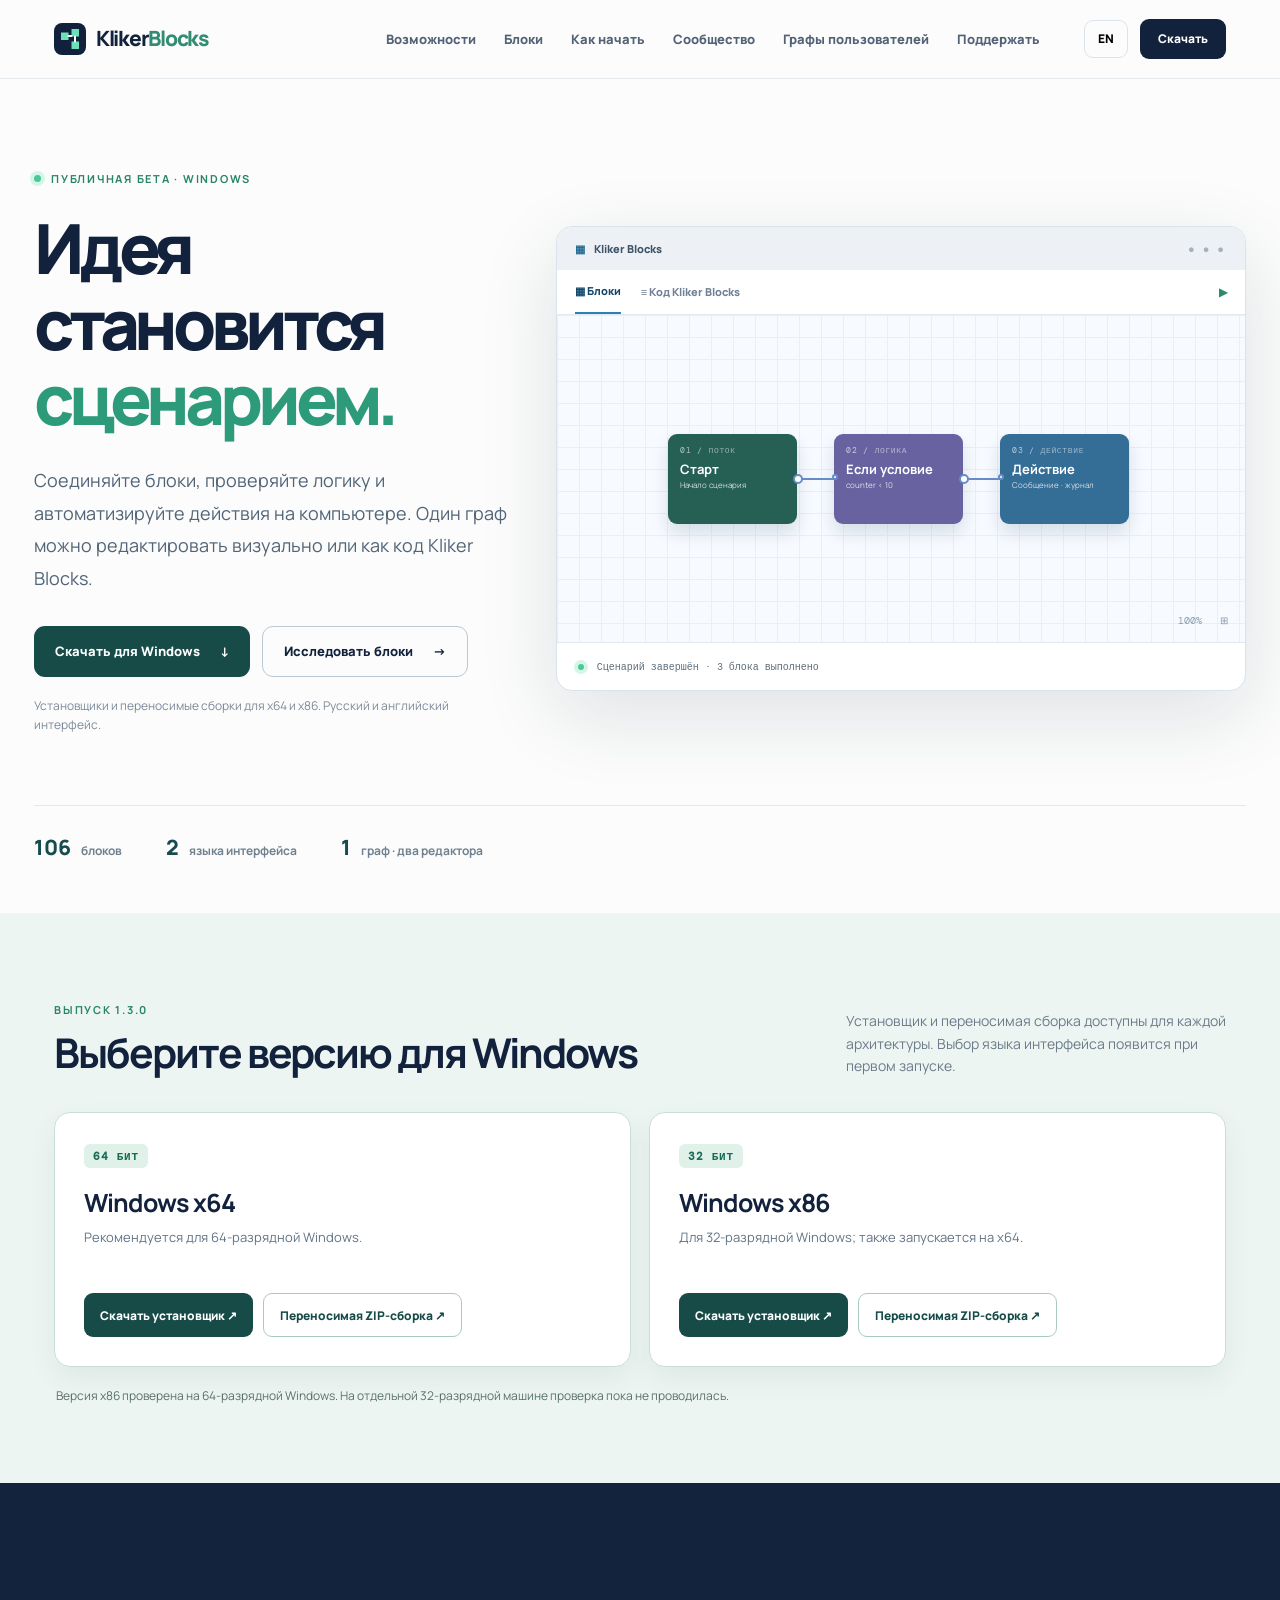
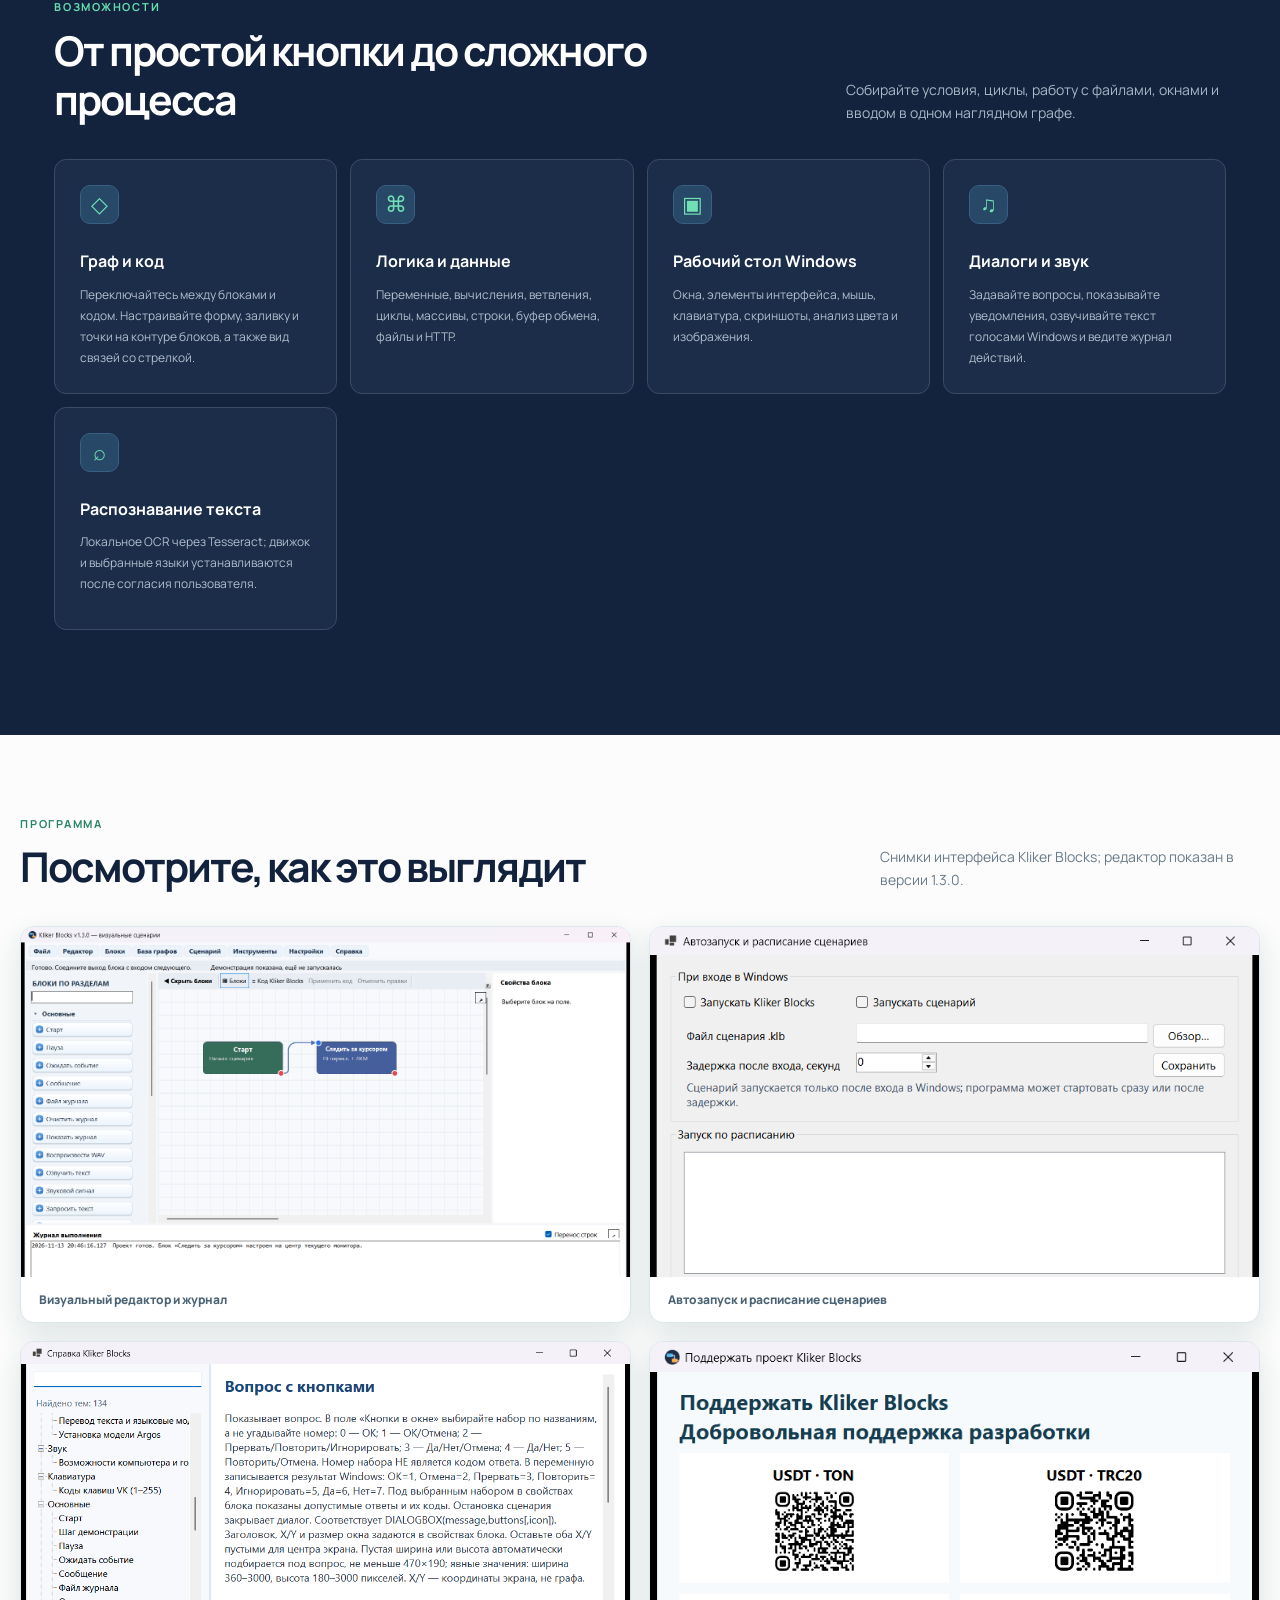
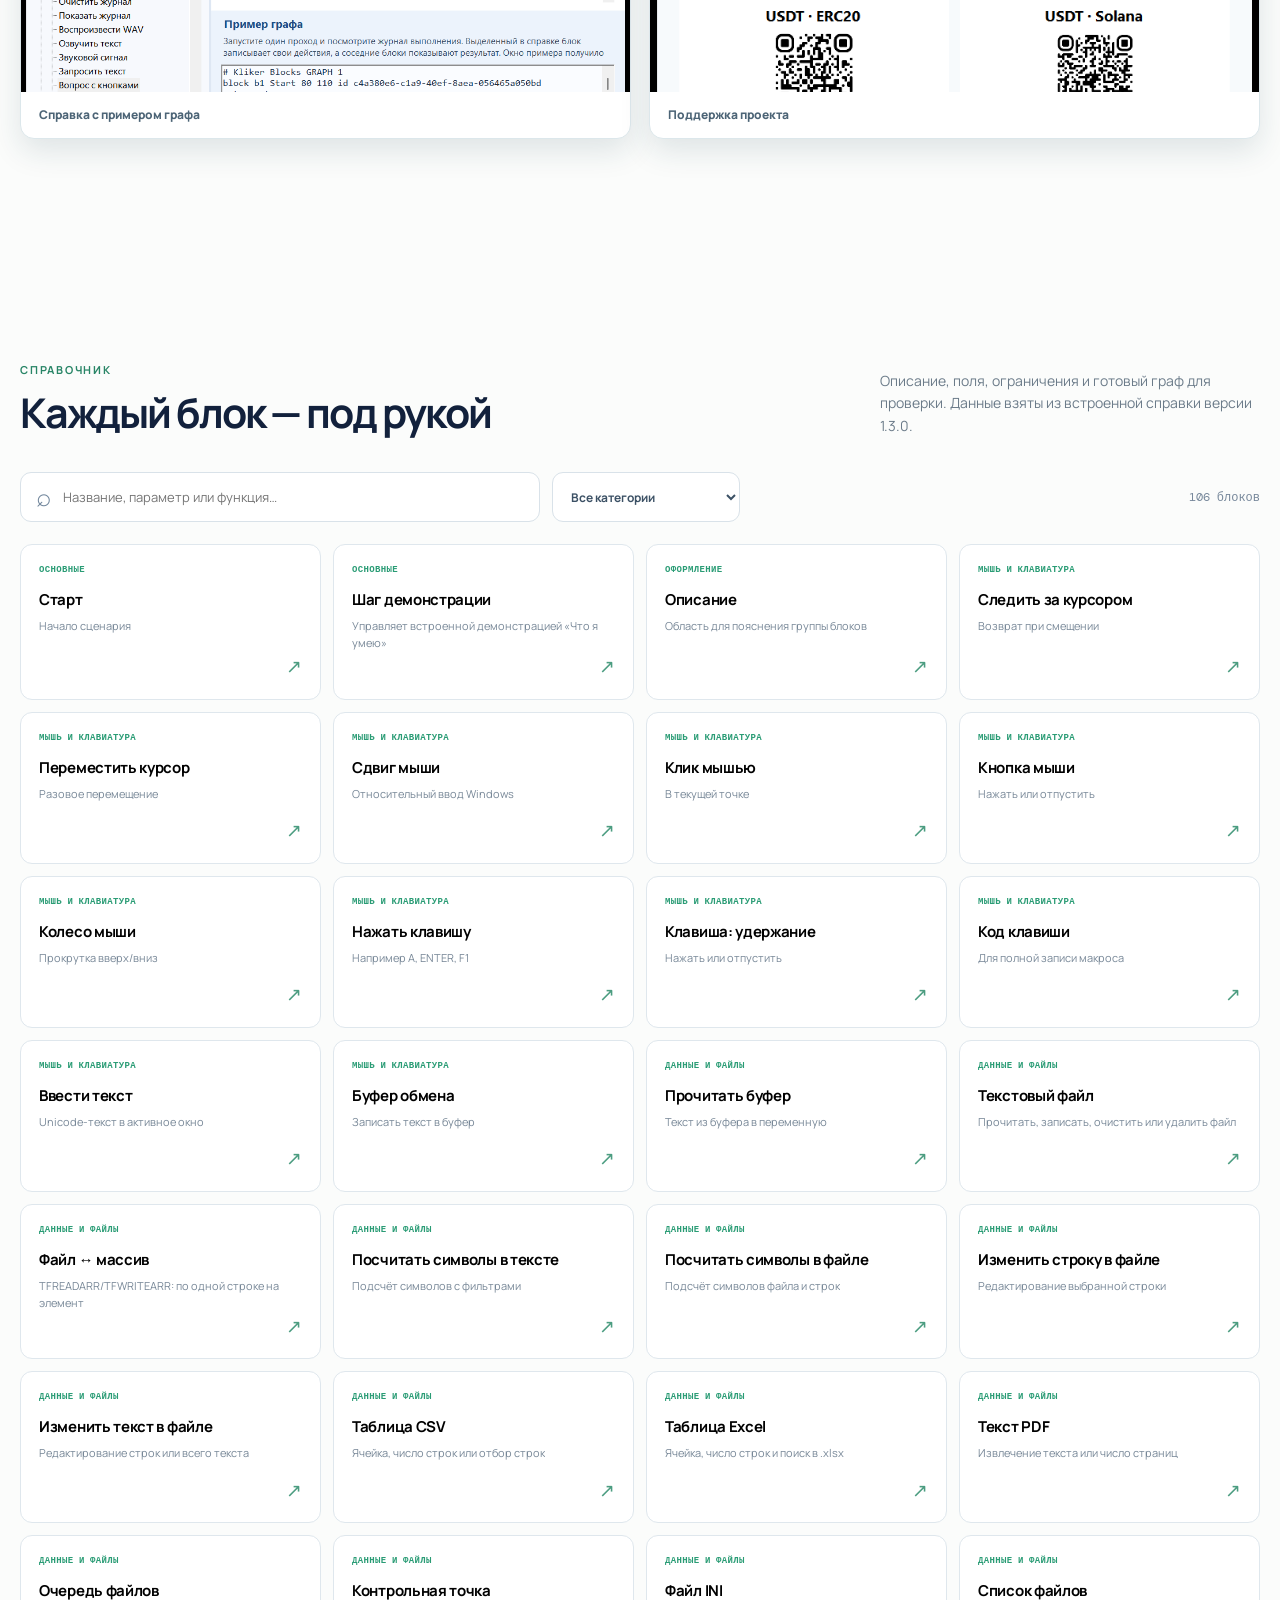
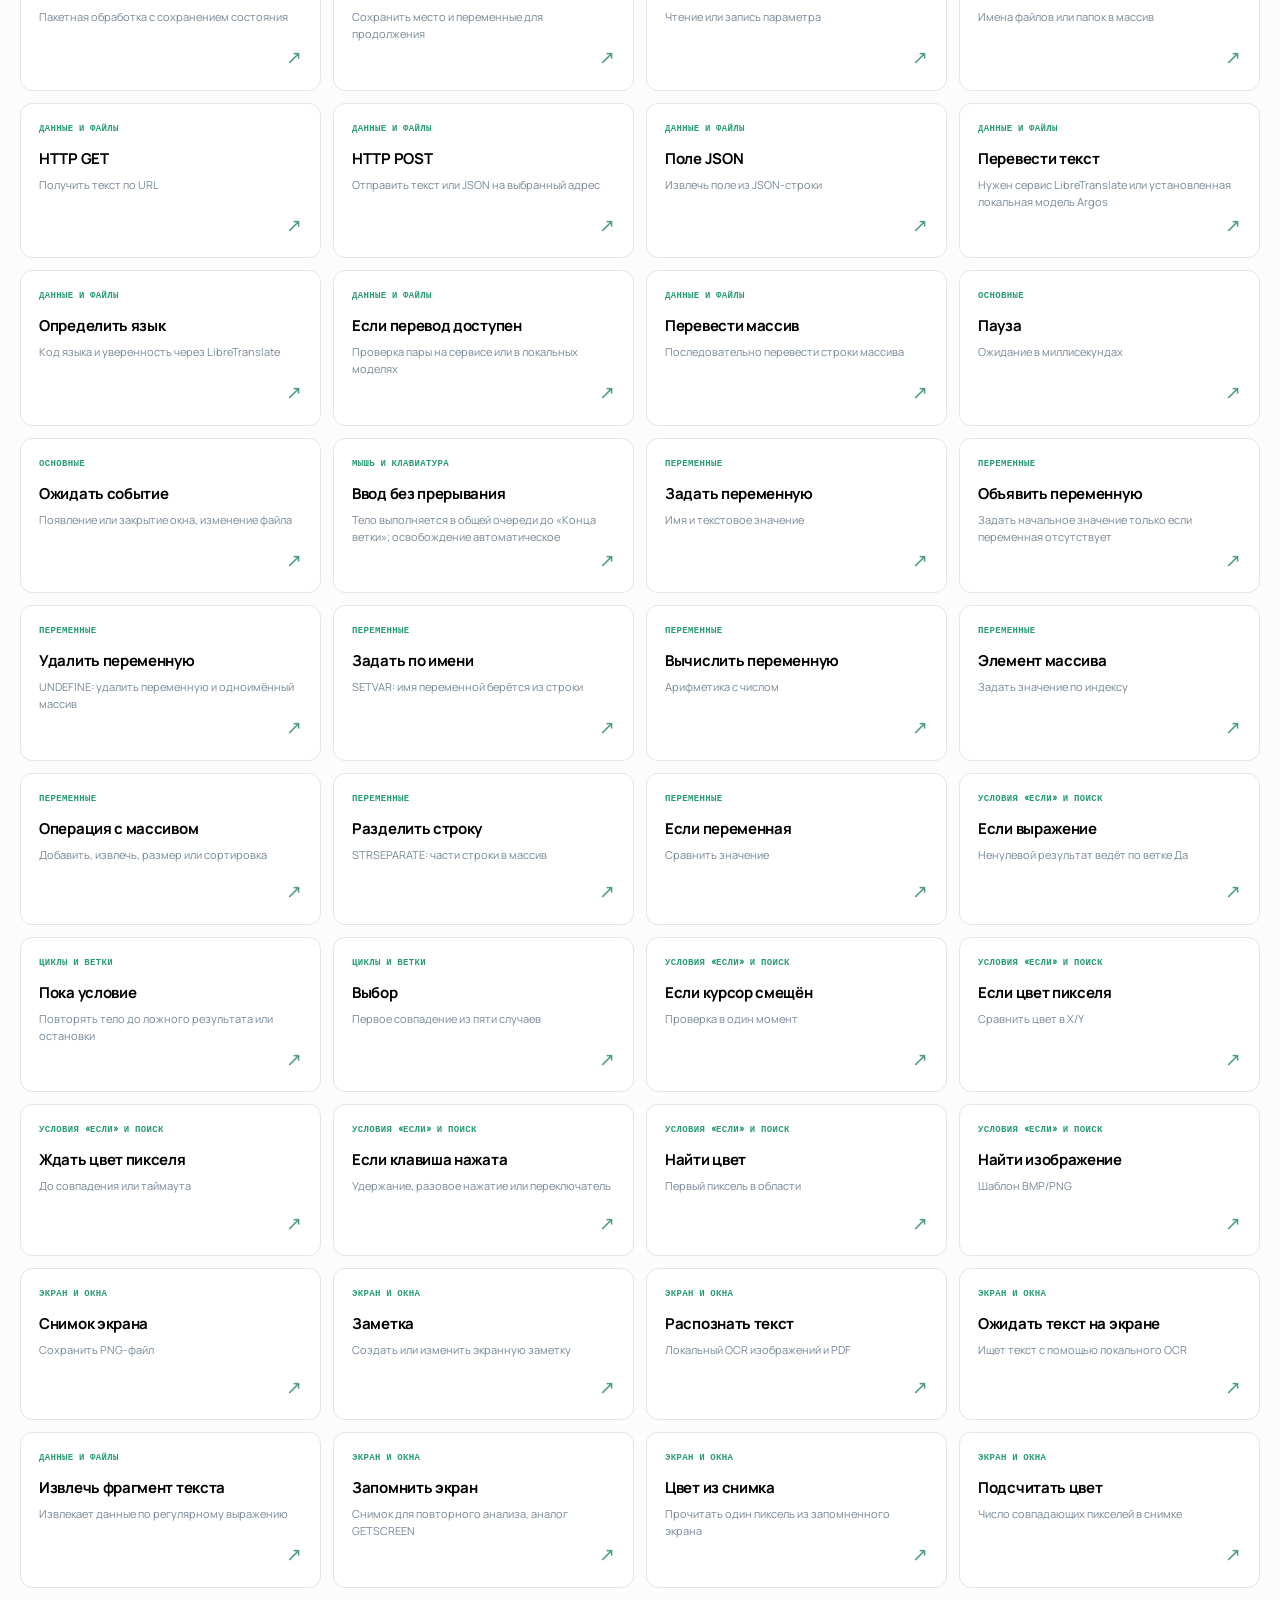
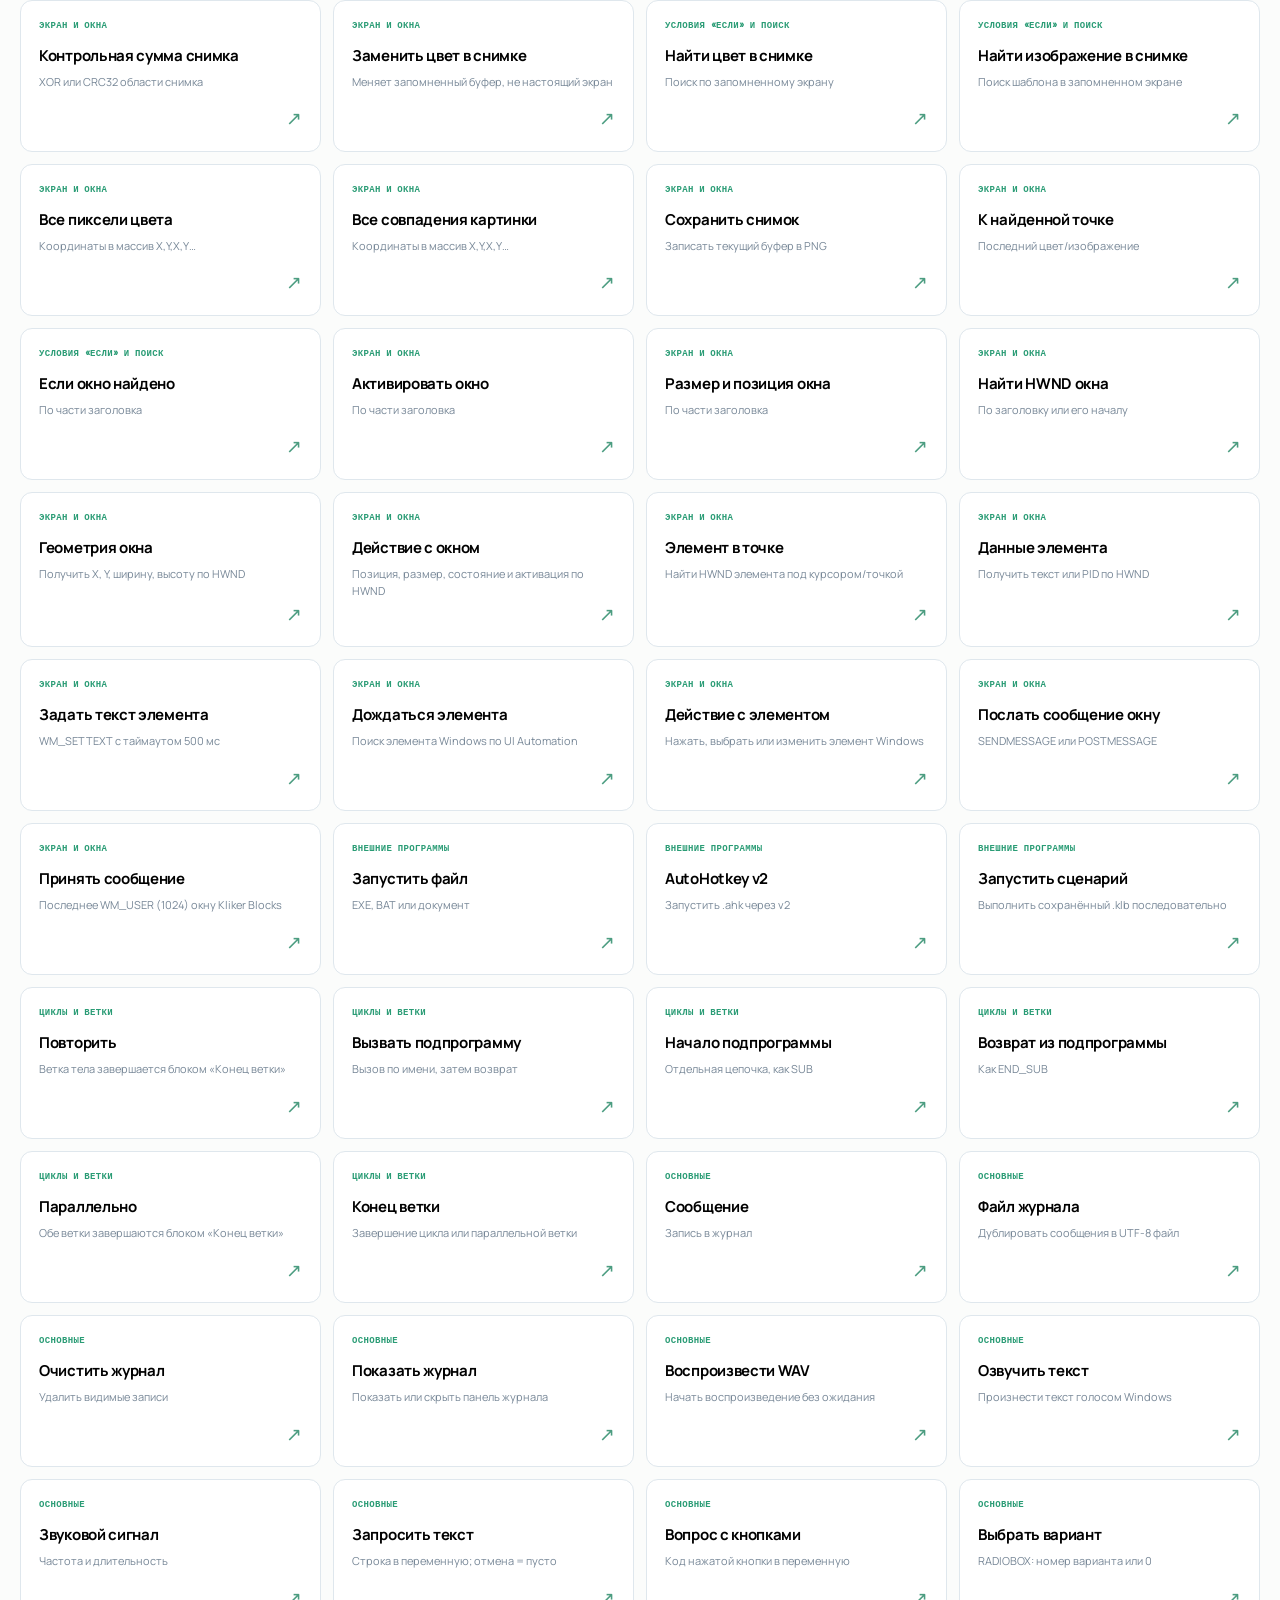
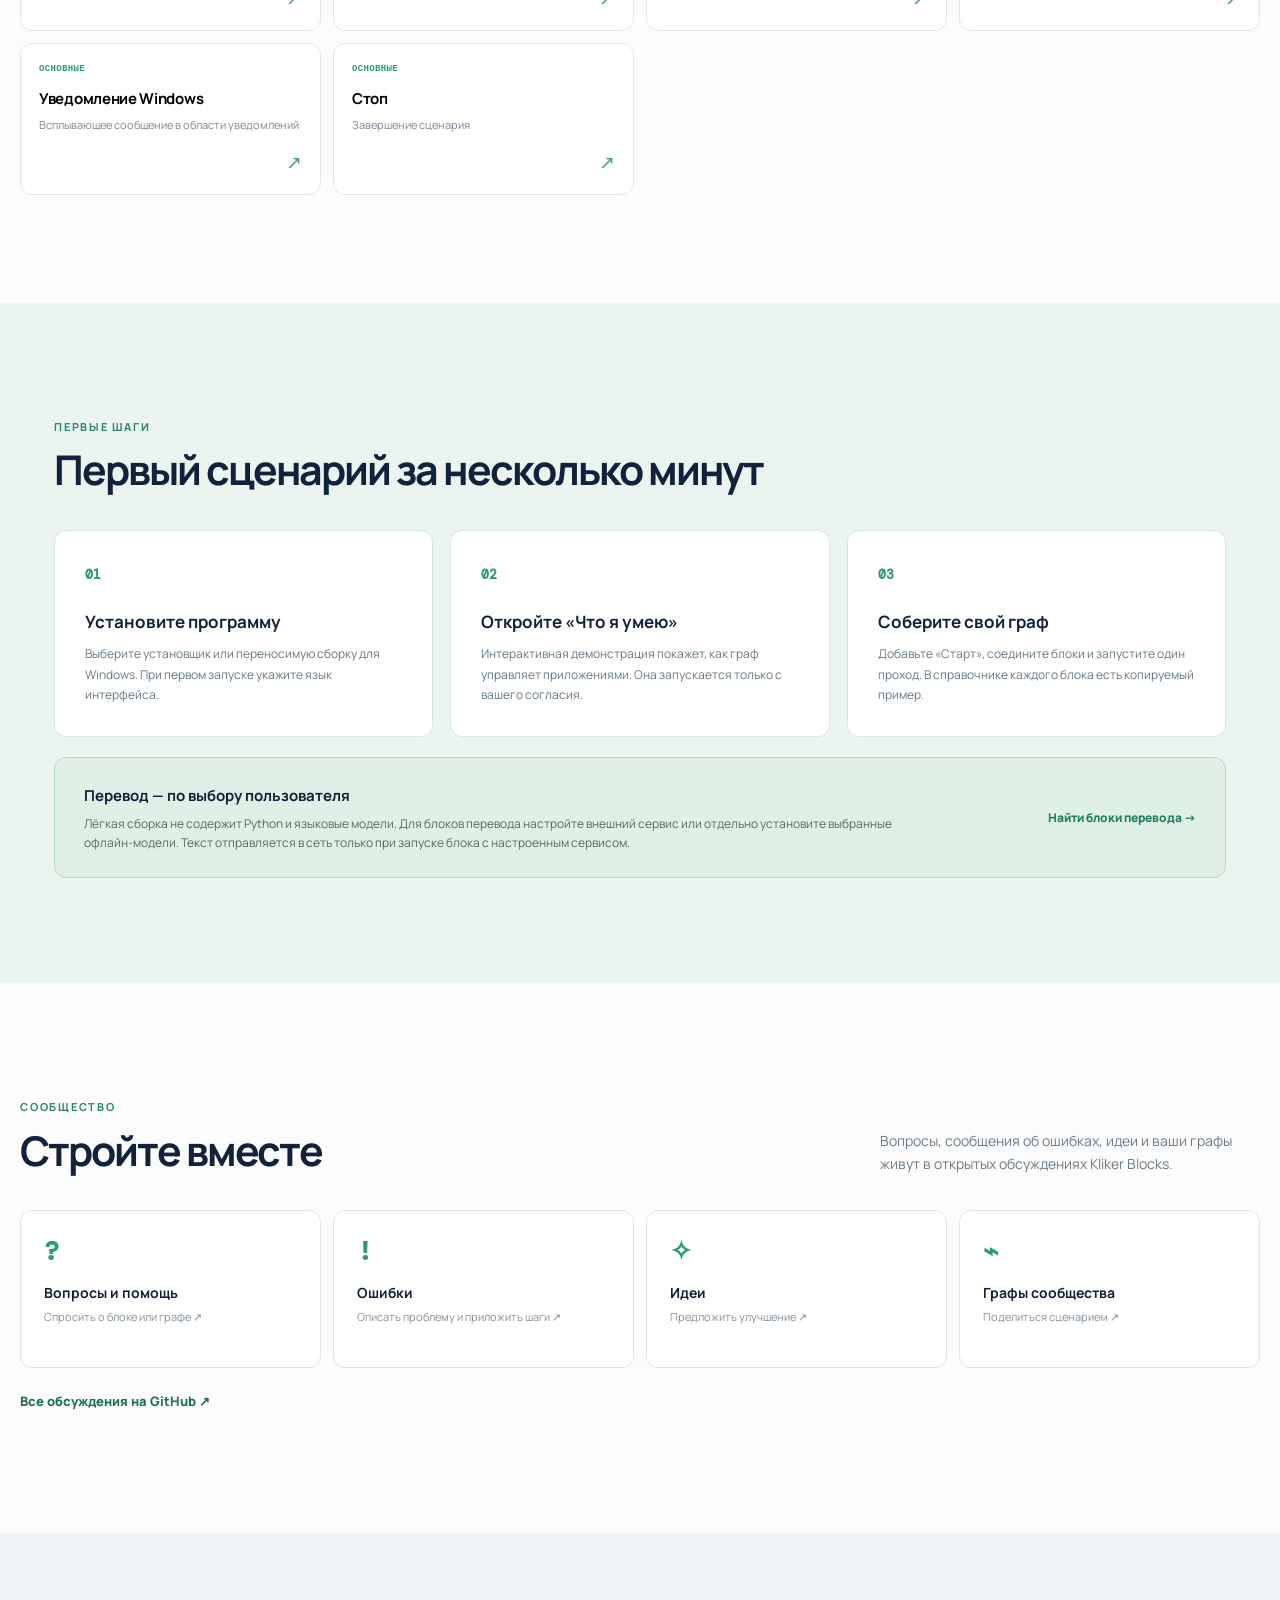
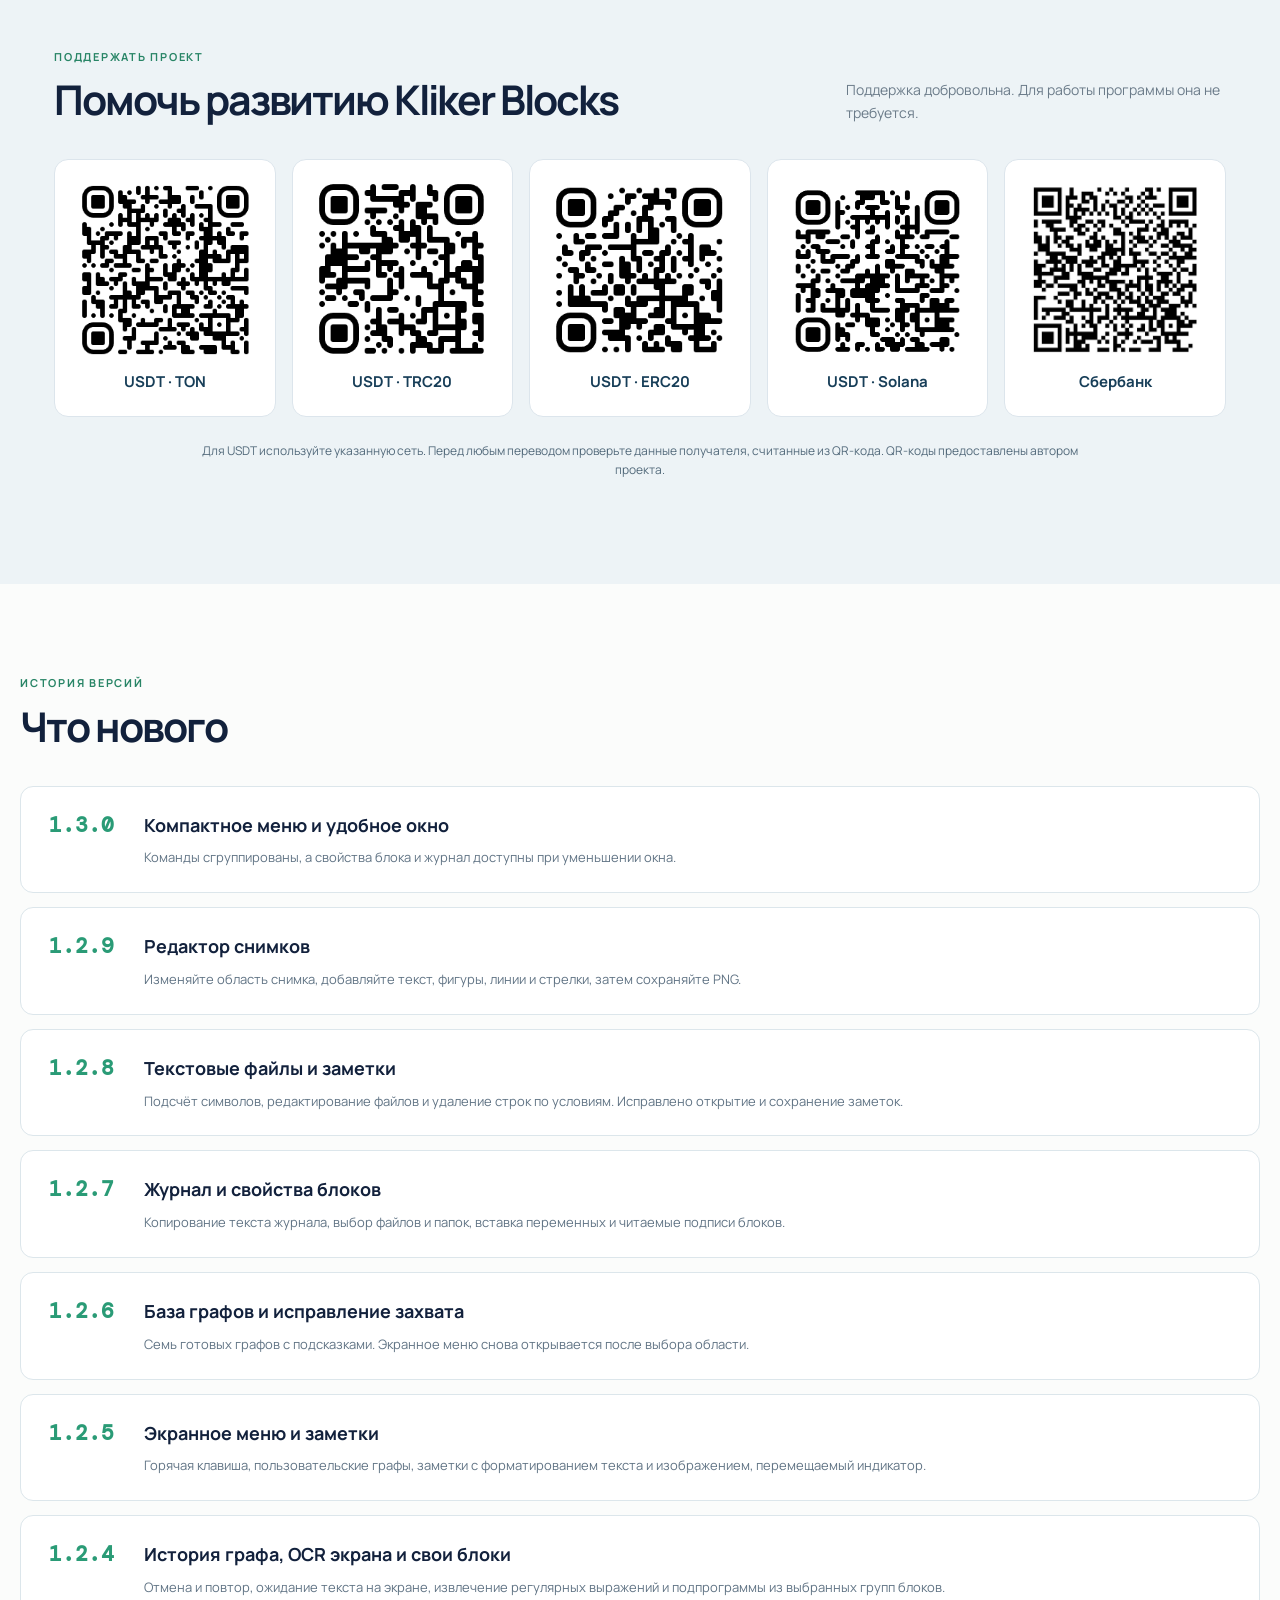
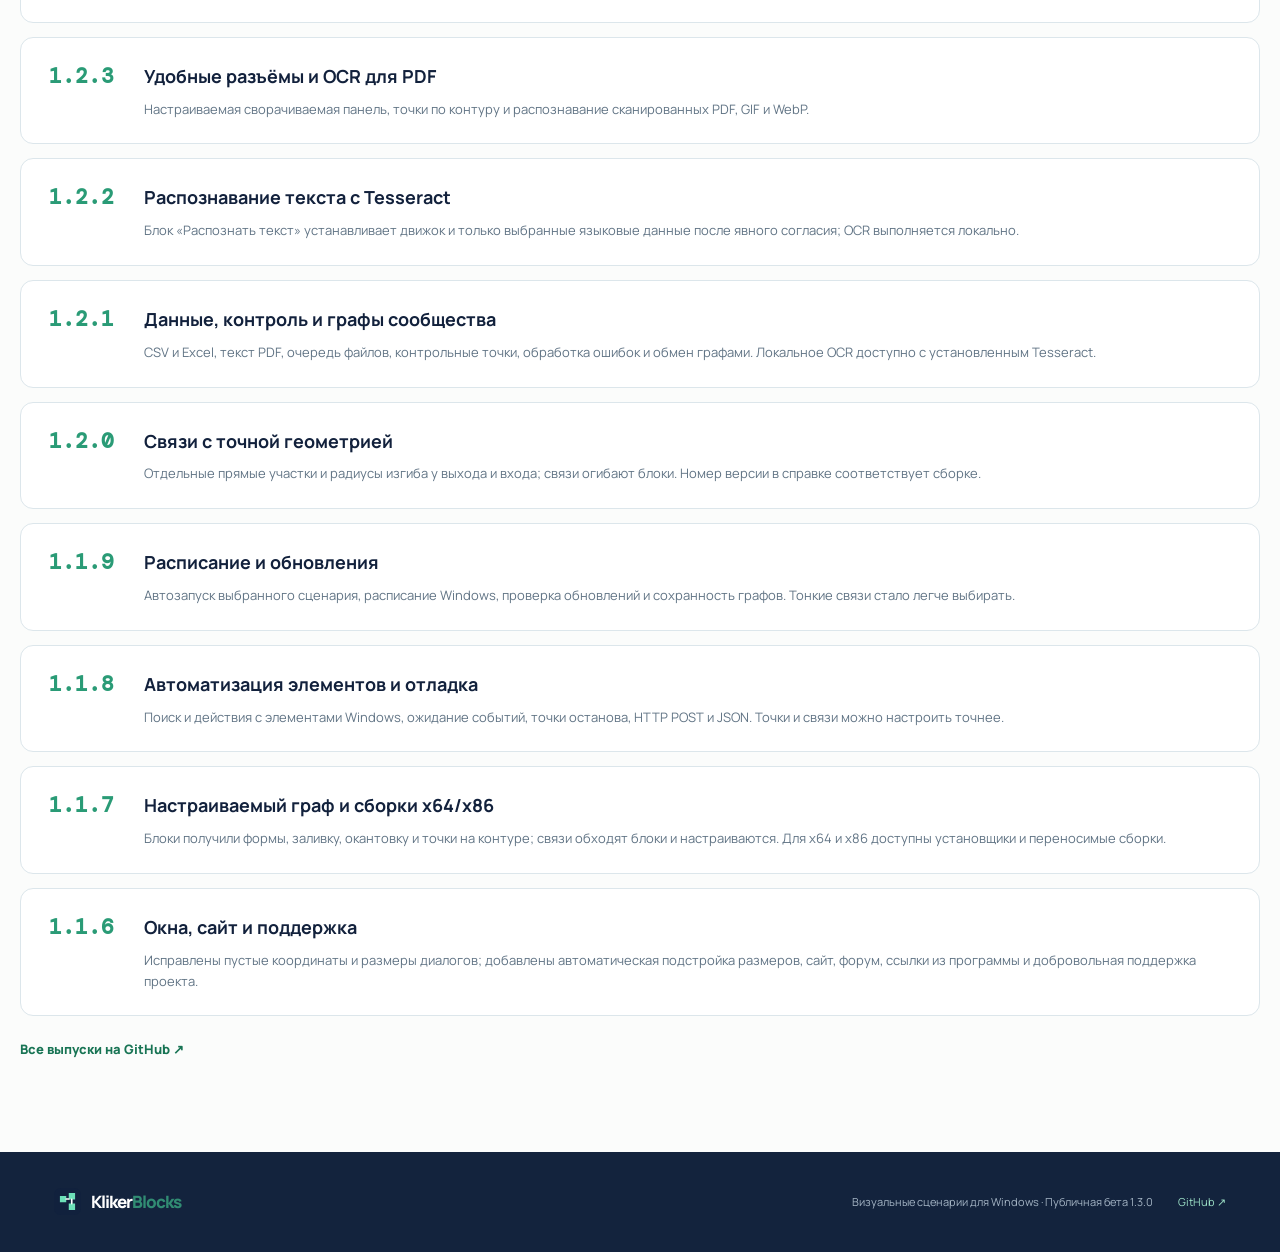
==== commit 1d0d39ce: "Update Kliker Blocks website: index.html" ====
--- a/docs/index.html
+++ b/docs/index.html
@@ -34,9 +34,9 @@
       </div>
       <div class="hero-bottom"><span>106 <small data-i18n="statBlocks">блоков</small></span><span>2 <small data-i18n="statLanguages">языка интерфейса</small></span><span>1 <small data-i18n="statGraph">граф · два редактора</small></span></div>
     </section>
-    <section id="download" class="section download-section"><div class="shell"><div class="section-head"><div><p class="kicker" data-i18n="downloadKicker">ВЫПУСК 1.2.9</p><h2 data-i18n="downloadTitle">Выберите версию для Windows</h2></div><p data-i18n="downloadIntro">Установщик и переносимая сборка доступны для каждой архитектуры. Выбор языка интерфейса появится при первом запуске.</p></div><div class="download-grid">
-      <article class="download-card"><span class="download-arch" data-i18n="bits64">64 БИТ</span><h3>Windows x64</h3><p data-i18n="downloadX64Text">Рекомендуется для 64-разрядной Windows.</p><div class="download-links"><a href="https://github.com/Malyshrush/kliker-blocks/releases/download/v1.2.9/KlikerBlocks-Setup-1.2.9-x64.exe" data-i18n="downloadInstaller">Скачать установщик ↗</a><a href="https://github.com/Malyshrush/kliker-blocks/releases/download/v1.2.9/KlikerBlocks-Portable-1.2.9-x64.zip" data-i18n="downloadPortable">Переносимая ZIP-сборка ↗</a></div></article>
-      <article class="download-card"><span class="download-arch" data-i18n="bits32">32 БИТ</span><h3>Windows x86</h3><p data-i18n="downloadX86Text">Для 32-разрядной Windows; также запускается на x64.</p><div class="download-links"><a href="https://github.com/Malyshrush/kliker-blocks/releases/download/v1.2.9/KlikerBlocks-Setup-1.2.9-x86.exe" data-i18n="downloadInstaller">Скачать установщик ↗</a><a href="https://github.com/Malyshrush/kliker-blocks/releases/download/v1.2.9/KlikerBlocks-Portable-1.2.9-x86.zip" data-i18n="downloadPortable">Переносимая ZIP-сборка ↗</a></div></article>
+    <section id="download" class="section download-section"><div class="shell"><div class="section-head"><div><p class="kicker" data-i18n="downloadKicker">ВЫПУСК 1.3.0</p><h2 data-i18n="downloadTitle">Выберите версию для Windows</h2></div><p data-i18n="downloadIntro">Установщик и переносимая сборка доступны для каждой архитектуры. Выбор языка интерфейса появится при первом запуске.</p></div><div class="download-grid">
+      <article class="download-card"><span class="download-arch" data-i18n="bits64">64 БИТ</span><h3>Windows x64</h3><p data-i18n="downloadX64Text">Рекомендуется для 64-разрядной Windows.</p><div class="download-links"><a href="https://github.com/Malyshrush/kliker-blocks/releases/download/v1.3.0/KlikerBlocks-Setup-1.3.0-x64.exe" data-i18n="downloadInstaller">Скачать установщик ↗</a><a href="https://github.com/Malyshrush/kliker-blocks/releases/download/v1.3.0/KlikerBlocks-Portable-1.3.0-x64.zip" data-i18n="downloadPortable">Переносимая ZIP-сборка ↗</a></div></article>
+      <article class="download-card"><span class="download-arch" data-i18n="bits32">32 БИТ</span><h3>Windows x86</h3><p data-i18n="downloadX86Text">Для 32-разрядной Windows; также запускается на x64.</p><div class="download-links"><a href="https://github.com/Malyshrush/kliker-blocks/releases/download/v1.3.0/KlikerBlocks-Setup-1.3.0-x86.exe" data-i18n="downloadInstaller">Скачать установщик ↗</a><a href="https://github.com/Malyshrush/kliker-blocks/releases/download/v1.3.0/KlikerBlocks-Portable-1.3.0-x86.zip" data-i18n="downloadPortable">Переносимая ZIP-сборка ↗</a></div></article>
     </div><p class="download-note" data-i18n="downloadNote">Версия x86 проверена на 64-разрядной Windows. На отдельной 32-разрядной машине проверка пока не проводилась.</p></div></section>
     <section id="features" class="section section-ink"><div class="shell"><div class="section-head"><div><p class="kicker" data-i18n="featureKicker">ВОЗМОЖНОСТИ</p><h2 data-i18n="featureTitle">От простой кнопки до сложного процесса</h2></div><p data-i18n="featureIntro">Собирайте условия, циклы, работу с файлами, окнами и вводом в одном наглядном графе.</p></div><div class="feature-grid">
       <article class="feature-card"><span class="feature-icon">◇</span><h3 data-i18n="f1title">Граф и код</h3><p data-i18n="f1text">Переключайтесь между блоками и кодом. Настраивайте форму, заливку и точки на контуре блоков, а также вид связей со стрелкой.</p></article>
@@ -45,14 +45,14 @@
       <article class="feature-card"><span class="feature-icon">♫</span><h3 data-i18n="f4title">Диалоги и звук</h3><p data-i18n="f4text">Задавайте вопросы, показывайте уведомления, озвучивайте текст голосами Windows и ведите журнал действий.</p></article>
           <article class="feature-card"><span class="feature-icon">⌕</span><h3 data-i18n="f5title">Распознавание текста</h3><p data-i18n="f5text">Локальное распознавание текста через Tesseract. Движок и выбранные языки устанавливаются после согласия пользователя.</p></article>
     </div></div></section>
-    <section id="screenshots" class="section shell screenshot-section"><div class="section-head"><div><p class="kicker" data-i18n="screensKicker">ПРОГРАММА</p><h2 data-i18n="screensTitle">Посмотрите, как это выглядит</h2></div><p data-i18n="screensIntro">Снимки интерфейса Kliker Blocks; редактор показан в версии 1.2.9.</p></div><div class="screenshot-grid"><figure><img src="assets/screenshots/editor-ru.png" alt="Визуальный редактор Kliker Blocks" loading="lazy"><figcaption data-i18n="screenEditor">Визуальный редактор и журнал</figcaption></figure><figure><img src="assets/screenshots/automation-ru.png" alt="Автозапуск и расписание Kliker Blocks" loading="lazy"><figcaption data-i18n="screenAutomation">Автозапуск и расписание сценариев</figcaption></figure><figure><img src="assets/screenshots/help-ru.png" alt="Справка Kliker Blocks" loading="lazy"><figcaption data-i18n="screenHelp">Справка с примером графа</figcaption></figure><figure><img src="assets/screenshots/support-ru.png" alt="Поддержать Kliker Blocks" loading="lazy"><figcaption data-i18n="screenSupport">Поддержка проекта</figcaption></figure></div></section>
-    <section id="catalog" class="section catalog-section shell"><div class="section-head"><div><p class="kicker" data-i18n="catalogKicker">СПРАВОЧНИК</p><h2 data-i18n="catalogTitle">Каждый блок — под рукой</h2></div><p data-i18n="catalogIntro">Описание, поля, ограничения и готовый граф для проверки. Данные взяты из встроенной справки версии 1.2.9.</p></div><div class="catalog-tools"><label class="search-wrap"><span>⌕</span><input id="block-search" type="search" placeholder="Название, параметр или функция…" autocomplete="off" aria-label="Поиск блоков"></label><select id="category-filter" aria-label="Категория"><option value="" data-i18n="allCategories">Все категории</option></select><span id="block-count" class="block-count"></span></div><div id="block-grid" class="block-grid"><p class="loading" data-i18n="loading">Загрузка справочника…</p></div><p id="empty-state" class="empty-state" hidden data-i18n="noResults">По этому запросу блоки не найдены.</p></section>
+    <section id="screenshots" class="section shell screenshot-section"><div class="section-head"><div><p class="kicker" data-i18n="screensKicker">ПРОГРАММА</p><h2 data-i18n="screensTitle">Посмотрите, как это выглядит</h2></div><p data-i18n="screensIntro">Снимки интерфейса Kliker Blocks; редактор показан в версии 1.3.0.</p></div><div class="screenshot-grid"><figure><img src="assets/screenshots/editor-ru.png" alt="Визуальный редактор Kliker Blocks" loading="lazy"><figcaption data-i18n="screenEditor">Визуальный редактор и журнал</figcaption></figure><figure><img src="assets/screenshots/automation-ru.png" alt="Автозапуск и расписание Kliker Blocks" loading="lazy"><figcaption data-i18n="screenAutomation">Автозапуск и расписание сценариев</figcaption></figure><figure><img src="assets/screenshots/help-ru.png" alt="Справка Kliker Blocks" loading="lazy"><figcaption data-i18n="screenHelp">Справка с примером графа</figcaption></figure><figure><img src="assets/screenshots/support-ru.png" alt="Поддержать Kliker Blocks" loading="lazy"><figcaption data-i18n="screenSupport">Поддержка проекта</figcaption></figure></div></section>
+    <section id="catalog" class="section catalog-section shell"><div class="section-head"><div><p class="kicker" data-i18n="catalogKicker">СПРАВОЧНИК</p><h2 data-i18n="catalogTitle">Каждый блок — под рукой</h2></div><p data-i18n="catalogIntro">Описание, поля, ограничения и готовый граф для проверки. Данные взяты из встроенной справки версии 1.3.0.</p></div><div class="catalog-tools"><label class="search-wrap"><span>⌕</span><input id="block-search" type="search" placeholder="Название, параметр или функция…" autocomplete="off" aria-label="Поиск блоков"></label><select id="category-filter" aria-label="Категория"><option value="" data-i18n="allCategories">Все категории</option></select><span id="block-count" class="block-count"></span></div><div id="block-grid" class="block-grid"><p class="loading" data-i18n="loading">Загрузка справочника…</p></div><p id="empty-state" class="empty-state" hidden data-i18n="noResults">По этому запросу блоки не найдены.</p></section>
     <section id="start" class="section start-section"><div class="shell"><div class="section-head"><div><p class="kicker" data-i18n="startKicker">ПЕРВЫЕ ШАГИ</p><h2 data-i18n="startTitle">Первый сценарий за несколько минут</h2></div></div><div class="steps"><article><b>01</b><h3 data-i18n="s1title">Установите программу</h3><p data-i18n="s1text">Выберите установщик или переносимую сборку для Windows. При первом запуске укажите язык интерфейса.</p></article><article><b>02</b><h3 data-i18n="s2title">Откройте «Что я умею»</h3><p data-i18n="s2text">Интерактивная демонстрация покажет, как граф управляет приложениями. Она запускается только с вашего согласия.</p></article><article><b>03</b><h3 data-i18n="s3title">Соберите свой граф</h3><p data-i18n="s3text">Добавьте «Старт», соедините блоки и запустите один проход. В справочнике каждого блока есть копируемый пример.</p></article></div><div class="start-callout"><div><strong data-i18n="translationTitle">Перевод — по выбору пользователя</strong><p data-i18n="translationText">Лёгкая сборка не содержит Python и языковые модели. Для блоков перевода настройте внешний сервис или отдельно установите выбранные офлайн-модели. Текст отправляется в сеть только при запуске блока с настроенным сервисом.</p></div><a href="#catalog" data-i18n="translationLink">Найти блоки перевода →</a></div></div></section>
     <section id="community" class="section community-section shell"><div class="section-head"><div><p class="kicker" data-i18n="communityKicker">СООБЩЕСТВО</p><h2 data-i18n="communityTitle">Стройте вместе</h2></div><p data-i18n="communityIntro">Вопросы, сообщения об ошибках, идеи и ваши графы живут в открытых обсуждениях Kliker Blocks.</p></div><div class="community-grid"><a href="https://github.com/Malyshrush/kliker-blocks-site/discussions/2"><span>?</span><strong data-i18n="cQuestions">Вопросы и помощь</strong><small data-i18n="cQuestionsSub">Спросить о блоке или графе ↗</small></a><a href="https://github.com/Malyshrush/kliker-blocks-site/discussions/3"><span>!</span><strong data-i18n="cBugs">Ошибки</strong><small data-i18n="cBugsSub">Описать проблему и приложить шаги ↗</small></a><a href="https://github.com/Malyshrush/kliker-blocks-site/discussions/4"><span>✧</span><strong data-i18n="cIdeas">Идеи</strong><small data-i18n="cIdeasSub">Предложить улучшение ↗</small></a><a href="https://github.com/Malyshrush/kliker-blocks-site/discussions/5"><span>⌁</span><strong data-i18n="cGraphs">Графы сообщества</strong><small data-i18n="cGraphsSub">Поделиться сценарием ↗</small></a></div><a class="community-main" href="https://github.com/Malyshrush/kliker-blocks-site/discussions" data-i18n="allDiscussions">Все обсуждения на GitHub ↗</a></section>
     <section id="support" class="section support-section"><div class="shell"><div class="section-head"><div><p class="kicker" data-i18n="supportKicker">ПОДДЕРЖАТЬ ПРОЕКТ</p><h2 data-i18n="supportTitle">Помочь развитию Kliker Blocks</h2></div><p data-i18n="supportIntro">Поддержка добровольна. Для работы программы она не требуется.</p></div><div class="qr-grid"><article><img src="assets/support/usdt-ton.png" alt="USDT TON QR" loading="lazy"><strong>USDT · TON</strong></article><article><img src="assets/support/usdt-trc20.png" alt="USDT TRC20 QR" loading="lazy"><strong>USDT · TRC20</strong></article><article><img src="assets/support/usdt-erc20.png" alt="USDT ERC20 QR" loading="lazy"><strong>USDT · ERC20</strong></article><article><img src="assets/support/usdt-sol.png" alt="USDT Solana QR" loading="lazy"><strong>USDT · Solana</strong></article><article><img src="assets/support/sberbank.jpg" alt="Sberbank QR" loading="lazy"><strong data-i18n="sberbank">Сбербанк</strong></article></div><p class="support-note" data-i18n="supportNote">Для USDT используйте указанную сеть. Перед любым переводом проверьте данные получателя, считанные из QR-кода. QR-коды предоставлены автором проекта.</p></div></section>
-    <section id="updates" class="section updates-section shell"><div class="section-head"><div><p class="kicker" data-i18n="updatesKicker">ИСТОРИЯ ВЕРСИЙ</p><h2 data-i18n="updatesTitle">Что нового</h2></div></div><div class="update-card"><span>1.2.9</span><div><h3 data-i18n="update129Title">Редактор снимков</h3><p data-i18n="update129Text">Изменяйте область снимка, добавляйте текст, фигуры, линии и стрелки, затем сохраняйте PNG.</p></div></div><div class="update-card"><span>1.2.8</span><div><h3 data-i18n="update128Title">Текстовые файлы и заметки</h3><p data-i18n="update128Text">Подсчёт символов, редактирование файлов и удаление строк по условиям. Исправлено открытие и сохранение заметок.</p></div></div><div class="update-card"><span>1.2.7</span><div><h3 data-i18n="update127Title">Журнал и свойства блоков</h3><p data-i18n="update127Text">Копирование текста журнала, выбор файлов и папок, вставка переменных и читаемые подписи блоков.</p></div></div><div class="update-card"><span>1.2.6</span><div><h3 data-i18n="update126Title">База графов и исправление захвата</h3><p data-i18n="update126Text">Семь готовых графов с подсказками. Экранное меню снова открывается после выбора области.</p></div></div><div class="update-card"><span>1.2.5</span><div><h3 data-i18n="update125Title">Экранное меню и заметки</h3><p data-i18n="update125Text">Горячая клавиша, свои графы, заметки с форматированием и изображением, перемещаемый индикатор.</p></div></div><div class="update-card"><span>1.2.4</span><div><h3 data-i18n="update124Title">История графа, OCR экрана и свои блоки</h3><p data-i18n="update124Text">Отмена и повтор, ожидание текста на экране, извлечение регулярных выражений и подпрограммы из выбранных групп блоков.</p></div></div><div class="update-card"><span>1.2.3</span><div><h3 data-i18n="update123Title">Удобные разъёмы и OCR для PDF</h3><p data-i18n="update123Text">Настраиваемая сворачиваемая панель, точки по контуру и распознавание сканированных PDF, GIF и WebP.</p></div></div><div class="update-card"><span>1.2.2</span><div><h3 data-i18n="update122Title">Распознавание текста с Tesseract</h3><p data-i18n="update122Text">Блок «Распознать текст» устанавливает движок и выбранные языки после согласия пользователя. Распознавание выполняется локально.</p></div></div><div class="update-card"><span>1.2.1</span><div><h3 data-i18n="update121Title">Данные, контроль и графы сообщества</h3><p data-i18n="update121Text">CSV и Excel, текст PDF, очередь файлов, контрольные точки, обработка ошибок и обмен графами. Локальное OCR доступно с установленным Tesseract.</p></div></div><div class="update-card"><span>1.2.0</span><div><h3 data-i18n="update120Title">Связи с точной геометрией</h3><p data-i18n="update120Text">Отдельные прямые участки и радиусы изгиба у выхода и входа; связи огибают блоки. Номер версии в справке соответствует сборке.</p></div></div><div class="update-card"><span>1.1.9</span><div><h3 data-i18n="update119Title">Расписание и обновления</h3><p data-i18n="update119Text">Автозапуск выбранного сценария, расписание Windows, проверка обновлений и сохранность графов. Тонкие связи стало легче выбирать.</p></div></div><div class="update-card"><span>1.1.8</span><div><h3 data-i18n="update118Title">Автоматизация элементов и отладка</h3><p data-i18n="update118Text">Поиск элементов Windows, ожидание событий, точки останова, HTTP POST и JSON; настройка точек и изгибов связей.</p></div></div><div class="update-card"><span>1.1.7</span><div><h3 data-i18n="update117Title">Настраиваемый граф и сборки x64/x86</h3><p data-i18n="update117Text">Блоки получили формы, заливку, окантовку и точки на контуре; связи обходят блоки и настраиваются. Для x64 и x86 доступны установщики и переносимые сборки.</p></div></div><div class="update-card"><span>1.1.6</span><div><h3 data-i18n="update116Title">Окна, сайт и поддержка</h3><p data-i18n="update116Text">Исправлены пустые координаты и размеры диалогов; добавлены автоматическая подстройка размеров, сайт, форум, ссылки из программы и добровольная поддержка проекта.</p></div></div><a class="community-main" href="https://github.com/Malyshrush/kliker-blocks/releases" data-i18n="allVersions">Все выпуски на GitHub ↗</a></section>
+    <section id="updates" class="section updates-section shell"><div class="section-head"><div><p class="kicker" data-i18n="updatesKicker">ИСТОРИЯ ВЕРСИЙ</p><h2 data-i18n="updatesTitle">Что нового</h2></div></div><div class="update-card"><span>1.3.0</span><div><h3 data-i18n="update130Title">Компактное меню и удобное окно</h3><p data-i18n="update130Text">Команды сгруппированы, а свойства блока и журнал доступны при уменьшении окна.</p></div></div><div class="update-card"><span>1.2.9</span><div><h3 data-i18n="update129Title">Редактор снимков</h3><p data-i18n="update129Text">Изменяйте область снимка, добавляйте текст, фигуры, линии и стрелки, затем сохраняйте PNG.</p></div></div><div class="update-card"><span>1.2.8</span><div><h3 data-i18n="update128Title">Текстовые файлы и заметки</h3><p data-i18n="update128Text">Подсчёт символов, редактирование файлов и удаление строк по условиям. Исправлено открытие и сохранение заметок.</p></div></div><div class="update-card"><span>1.2.7</span><div><h3 data-i18n="update127Title">Журнал и свойства блоков</h3><p data-i18n="update127Text">Копирование текста журнала, выбор файлов и папок, вставка переменных и читаемые подписи блоков.</p></div></div><div class="update-card"><span>1.2.6</span><div><h3 data-i18n="update126Title">База графов и исправление захвата</h3><p data-i18n="update126Text">Семь готовых графов с подсказками. Экранное меню снова открывается после выбора области.</p></div></div><div class="update-card"><span>1.2.5</span><div><h3 data-i18n="update125Title">Экранное меню и заметки</h3><p data-i18n="update125Text">Горячая клавиша, свои графы, заметки с форматированием и изображением, перемещаемый индикатор.</p></div></div><div class="update-card"><span>1.2.4</span><div><h3 data-i18n="update124Title">История графа, OCR экрана и свои блоки</h3><p data-i18n="update124Text">Отмена и повтор, ожидание текста на экране, извлечение регулярных выражений и подпрограммы из выбранных групп блоков.</p></div></div><div class="update-card"><span>1.2.3</span><div><h3 data-i18n="update123Title">Удобные разъёмы и OCR для PDF</h3><p data-i18n="update123Text">Настраиваемая сворачиваемая панель, точки по контуру и распознавание сканированных PDF, GIF и WebP.</p></div></div><div class="update-card"><span>1.2.2</span><div><h3 data-i18n="update122Title">Распознавание текста с Tesseract</h3><p data-i18n="update122Text">Блок «Распознать текст» устанавливает движок и выбранные языки после согласия пользователя. Распознавание выполняется локально.</p></div></div><div class="update-card"><span>1.2.1</span><div><h3 data-i18n="update121Title">Данные, контроль и графы сообщества</h3><p data-i18n="update121Text">CSV и Excel, текст PDF, очередь файлов, контрольные точки, обработка ошибок и обмен графами. Локальное OCR доступно с установленным Tesseract.</p></div></div><div class="update-card"><span>1.2.0</span><div><h3 data-i18n="update120Title">Связи с точной геометрией</h3><p data-i18n="update120Text">Отдельные прямые участки и радиусы изгиба у выхода и входа; связи огибают блоки. Номер версии в справке соответствует сборке.</p></div></div><div class="update-card"><span>1.1.9</span><div><h3 data-i18n="update119Title">Расписание и обновления</h3><p data-i18n="update119Text">Автозапуск выбранного сценария, расписание Windows, проверка обновлений и сохранность графов. Тонкие связи стало легче выбирать.</p></div></div><div class="update-card"><span>1.1.8</span><div><h3 data-i18n="update118Title">Автоматизация элементов и отладка</h3><p data-i18n="update118Text">Поиск элементов Windows, ожидание событий, точки останова, HTTP POST и JSON; настройка точек и изгибов связей.</p></div></div><div class="update-card"><span>1.1.7</span><div><h3 data-i18n="update117Title">Настраиваемый граф и сборки x64/x86</h3><p data-i18n="update117Text">Блоки получили формы, заливку, окантовку и точки на контуре; связи обходят блоки и настраиваются. Для x64 и x86 доступны установщики и переносимые сборки.</p></div></div><div class="update-card"><span>1.1.6</span><div><h3 data-i18n="update116Title">Окна, сайт и поддержка</h3><p data-i18n="update116Text">Исправлены пустые координаты и размеры диалогов; добавлены автоматическая подстройка размеров, сайт, форум, ссылки из программы и добровольная поддержка проекта.</p></div></div><a class="community-main" href="https://github.com/Malyshrush/kliker-blocks/releases" data-i18n="allVersions">Все выпуски на GitHub ↗</a></section>
   </main>
-  <footer><div class="shell footer-row"><div class="brand"><img src="assets/mark.svg" alt=""><span>Kliker<span class="brand-accent">Blocks</span></span></div><p data-i18n="footerText">Визуальные сценарии для Windows · Публичная бета 1.2.9</p><a href="https://github.com/Malyshrush/kliker-blocks-site">GitHub ↗</a></div></footer>
+  <footer><div class="shell footer-row"><div class="brand"><img src="assets/mark.svg" alt=""><span>Kliker<span class="brand-accent">Blocks</span></span></div><p data-i18n="footerText">Визуальные сценарии для Windows · Публичная бета 1.3.0</p><a href="https://github.com/Malyshrush/kliker-blocks-site">GitHub ↗</a></div></footer>
   <dialog id="block-dialog" class="block-dialog"><button id="dialog-close" class="dialog-close" type="button" aria-label="Закрыть" data-i18n-aria="closeDialog">×</button><div id="dialog-body"></div></dialog>
 </body>
 </html>
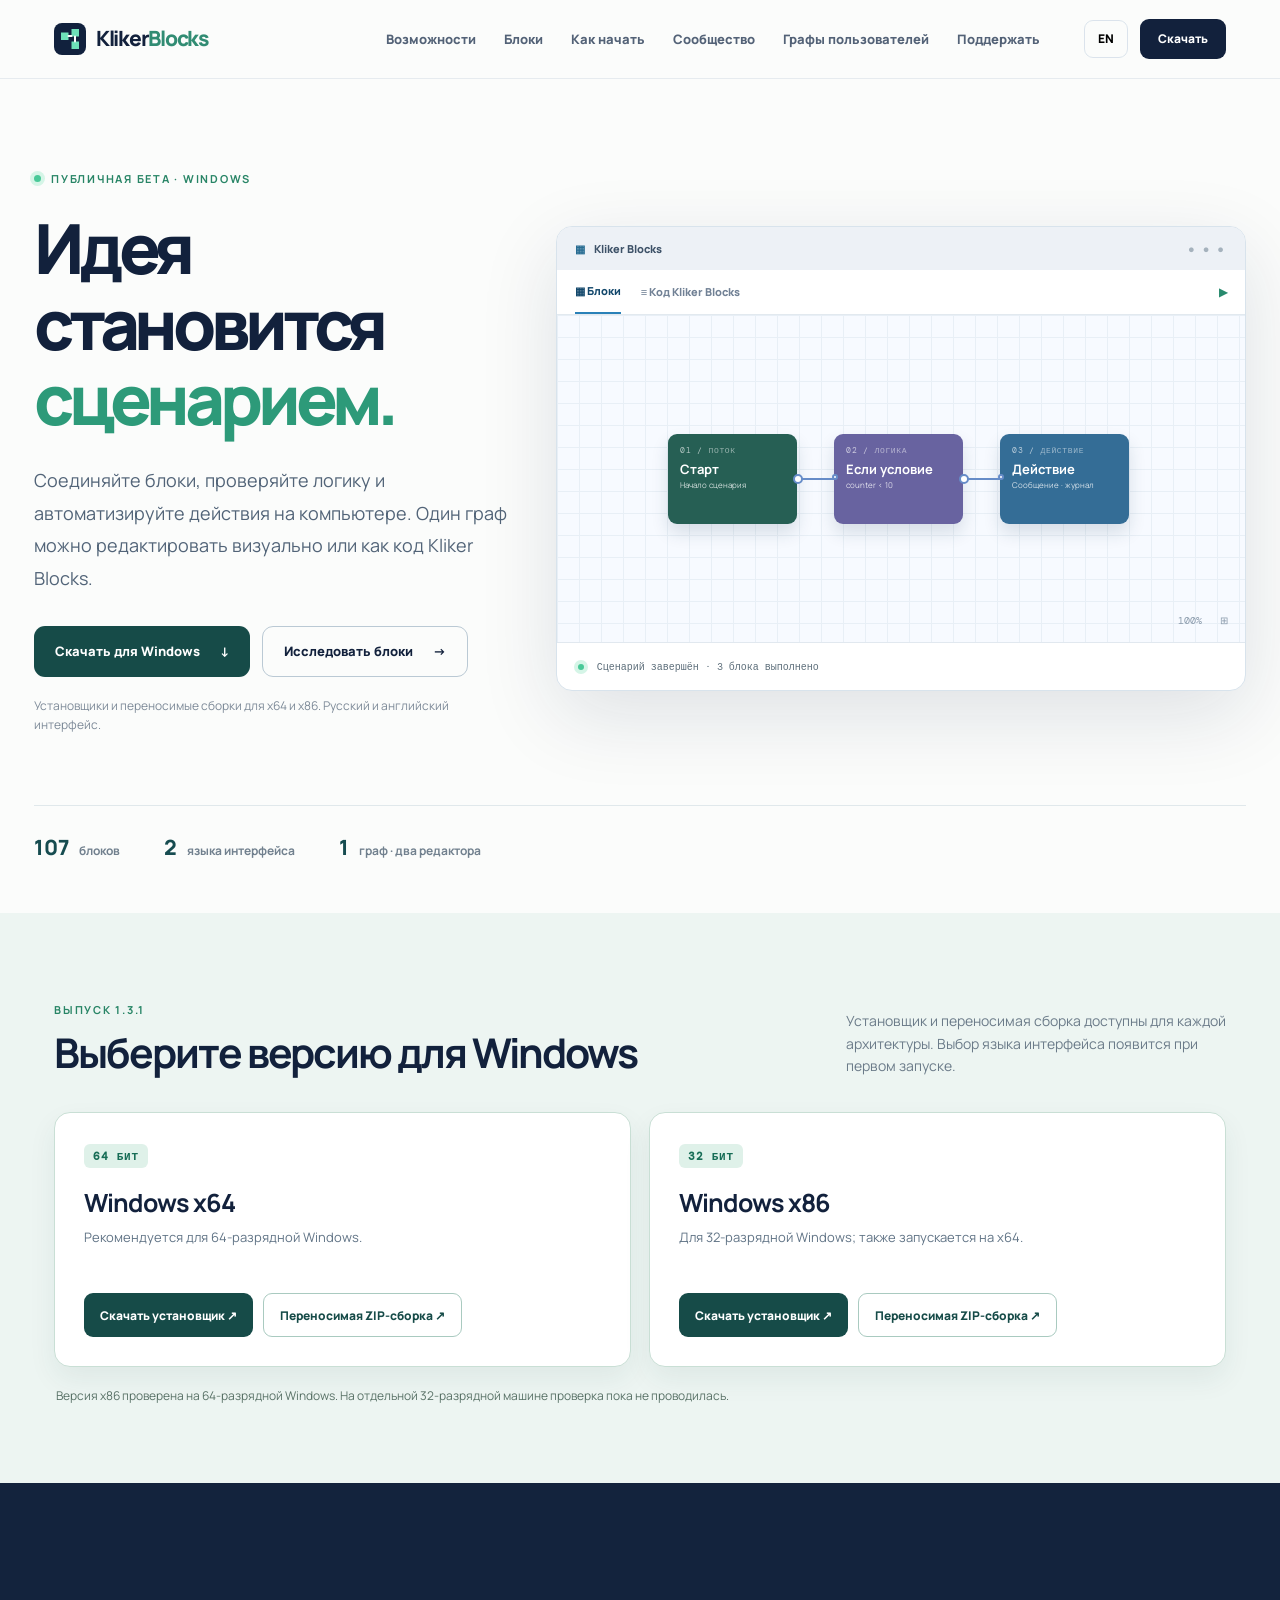
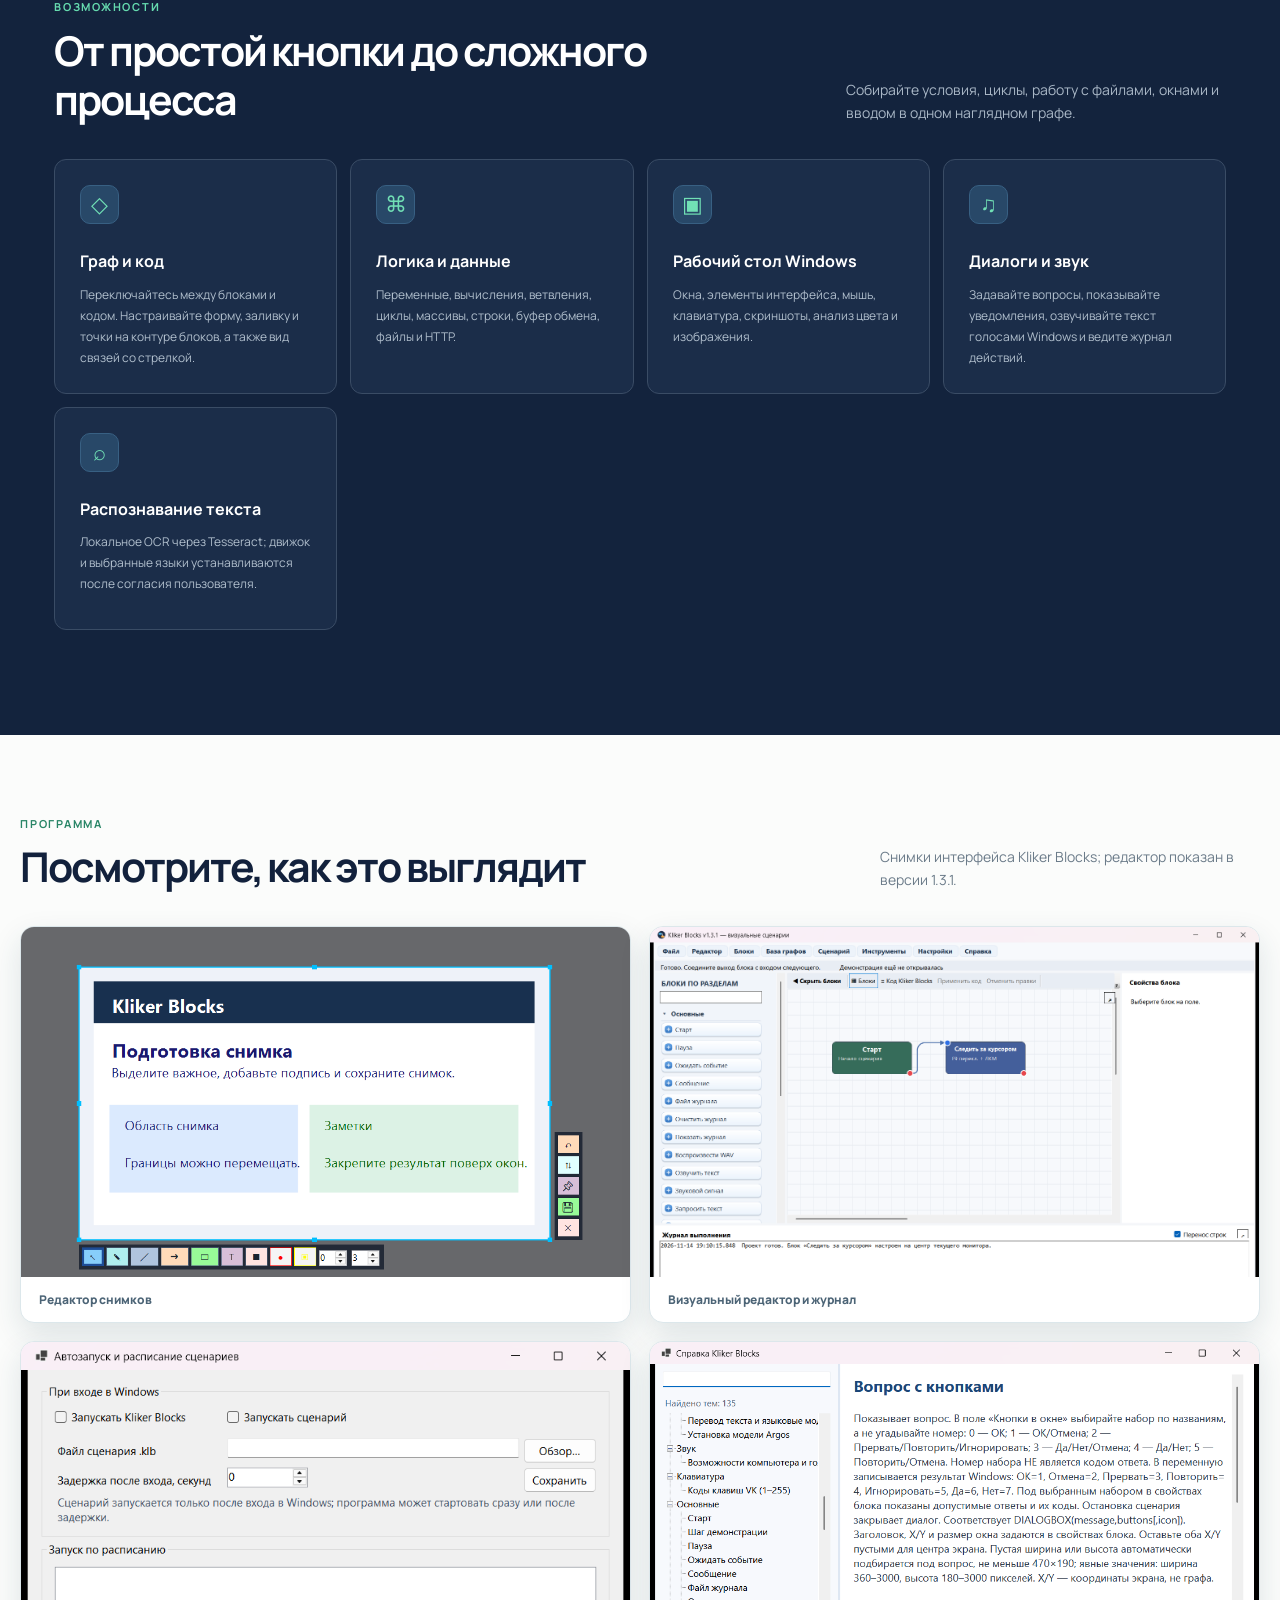
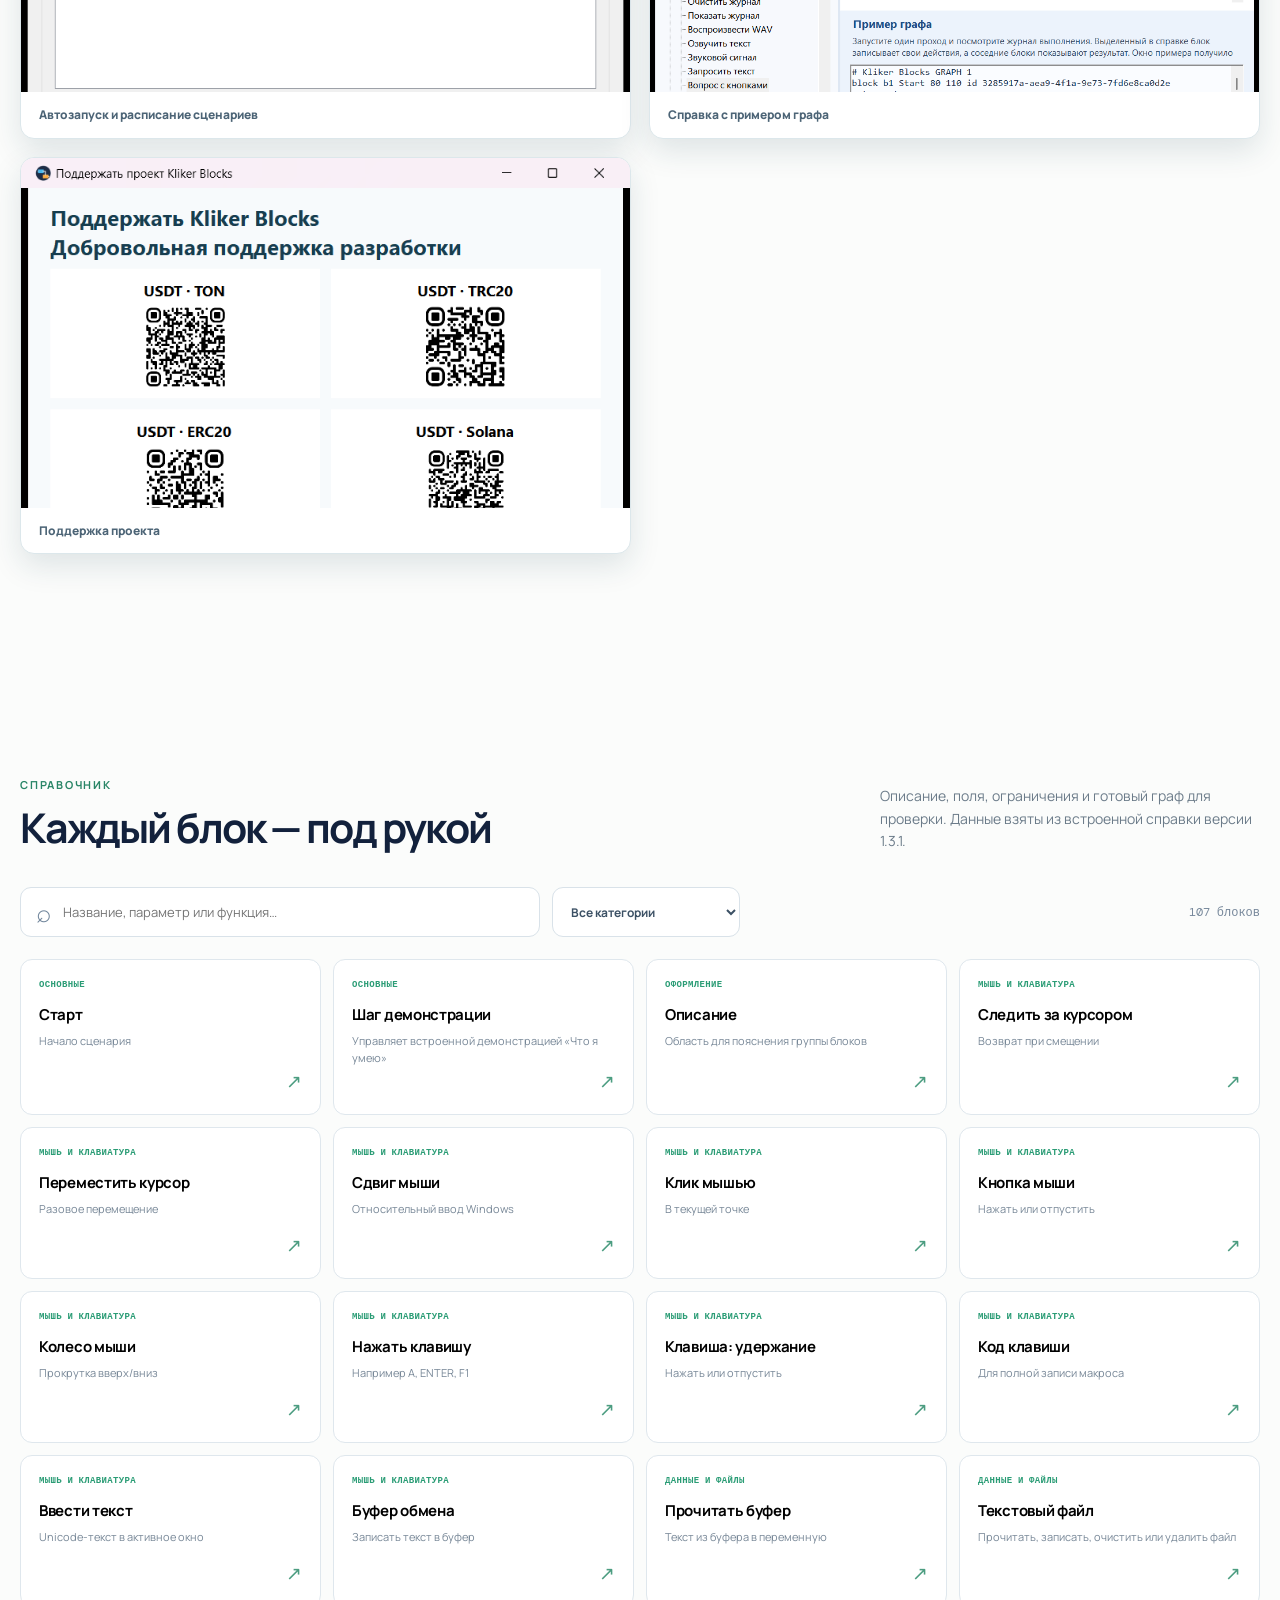
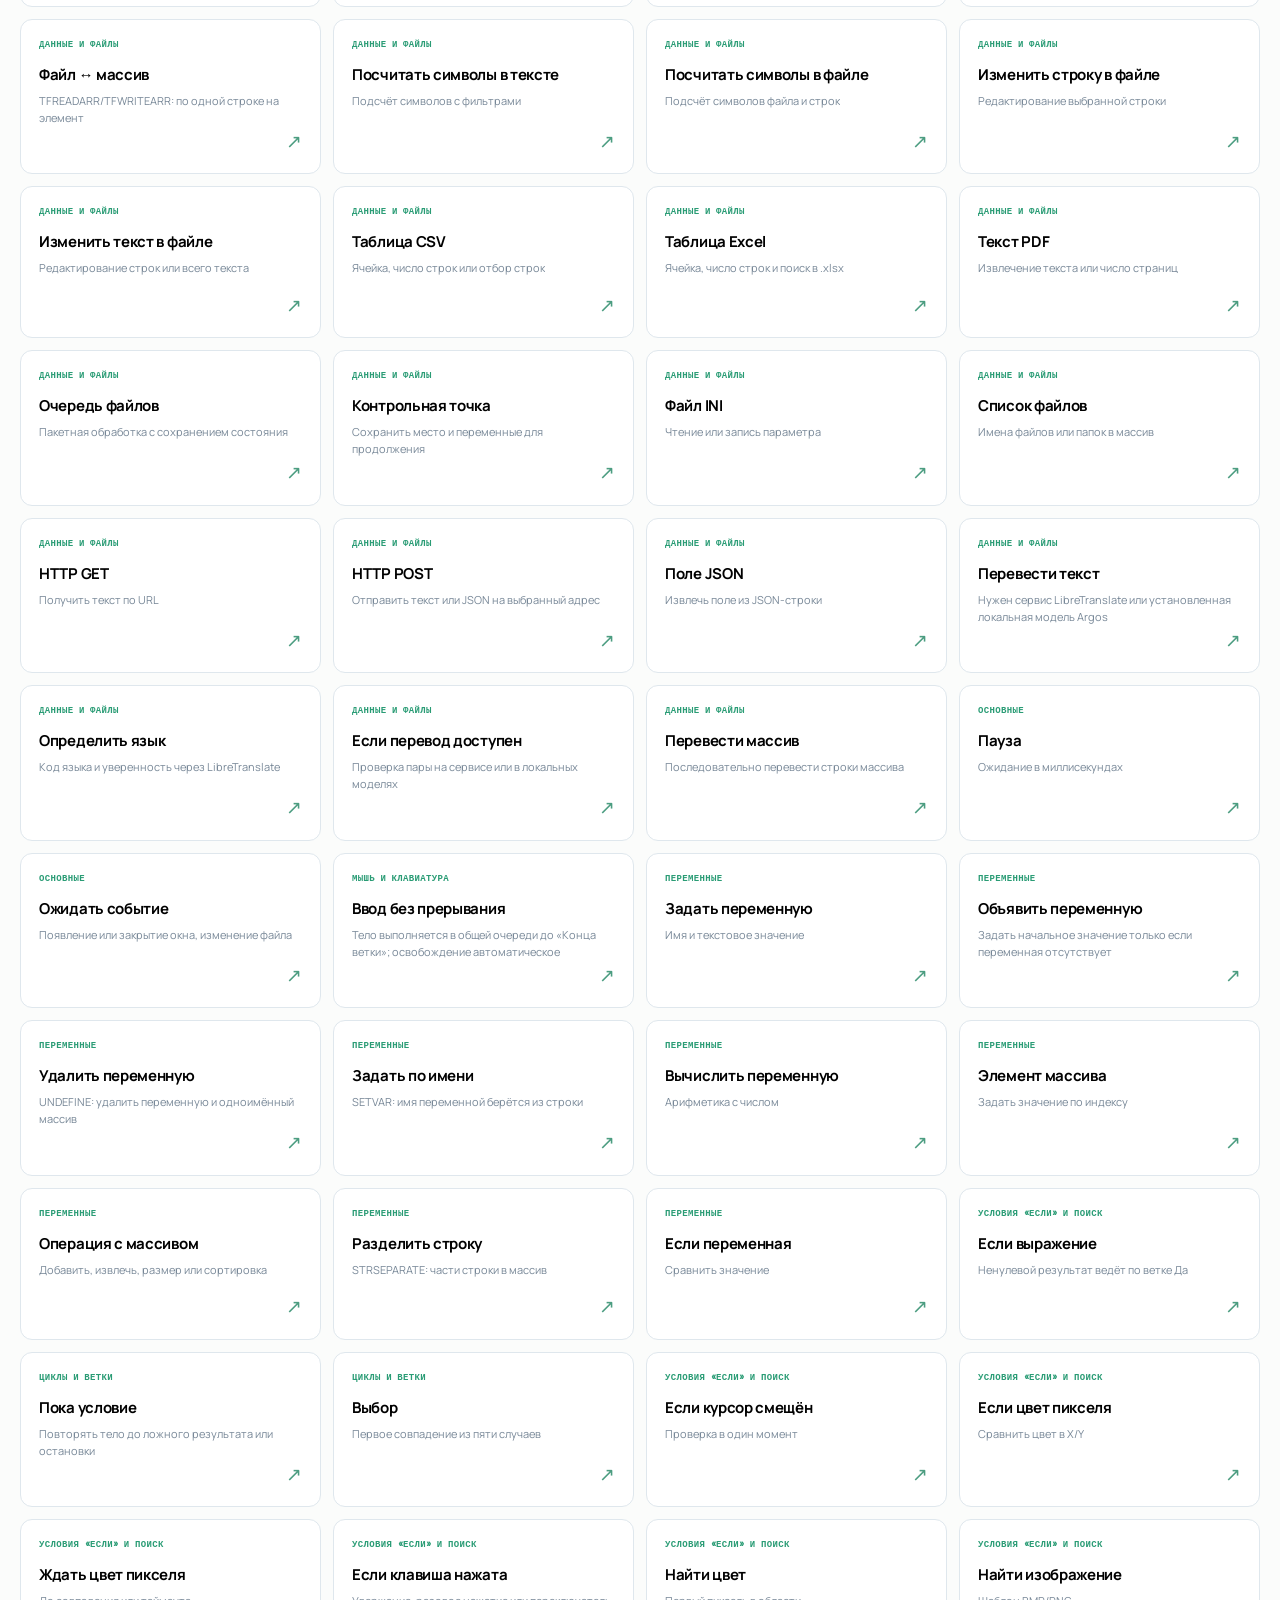
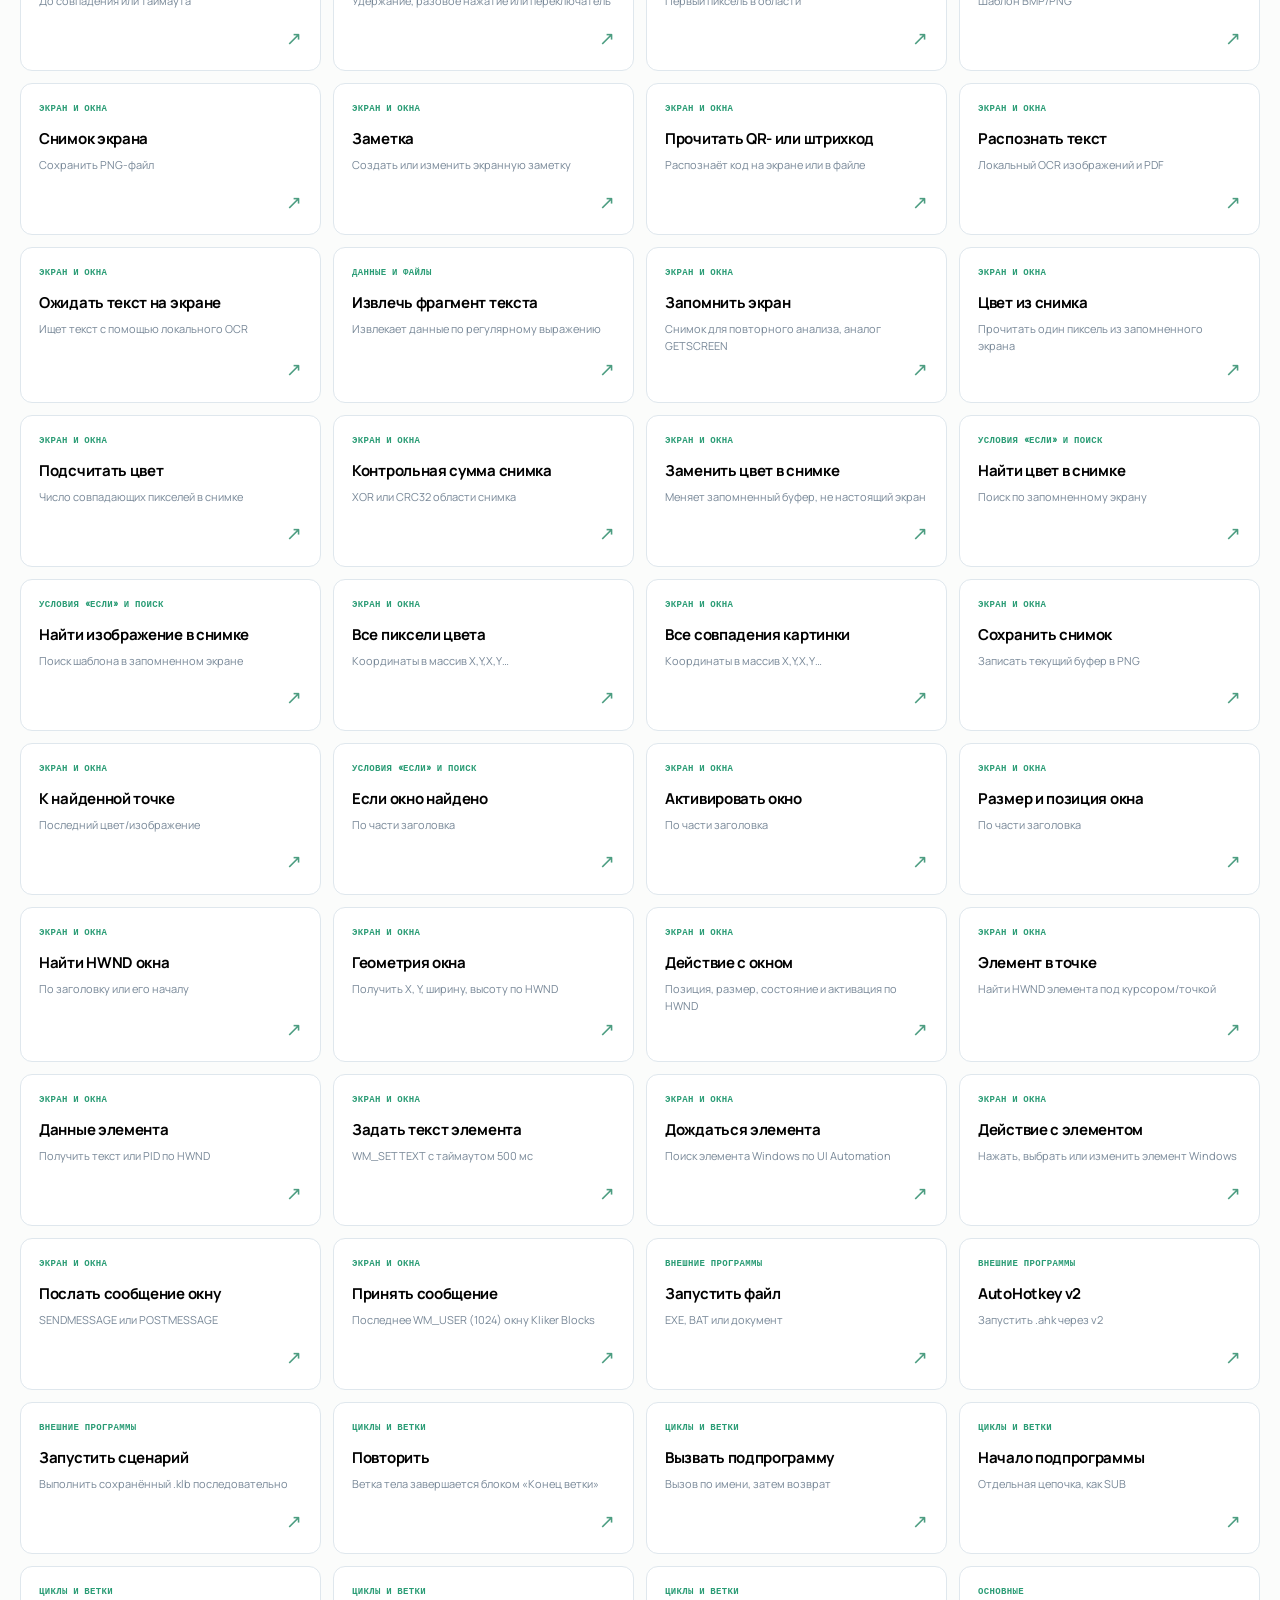
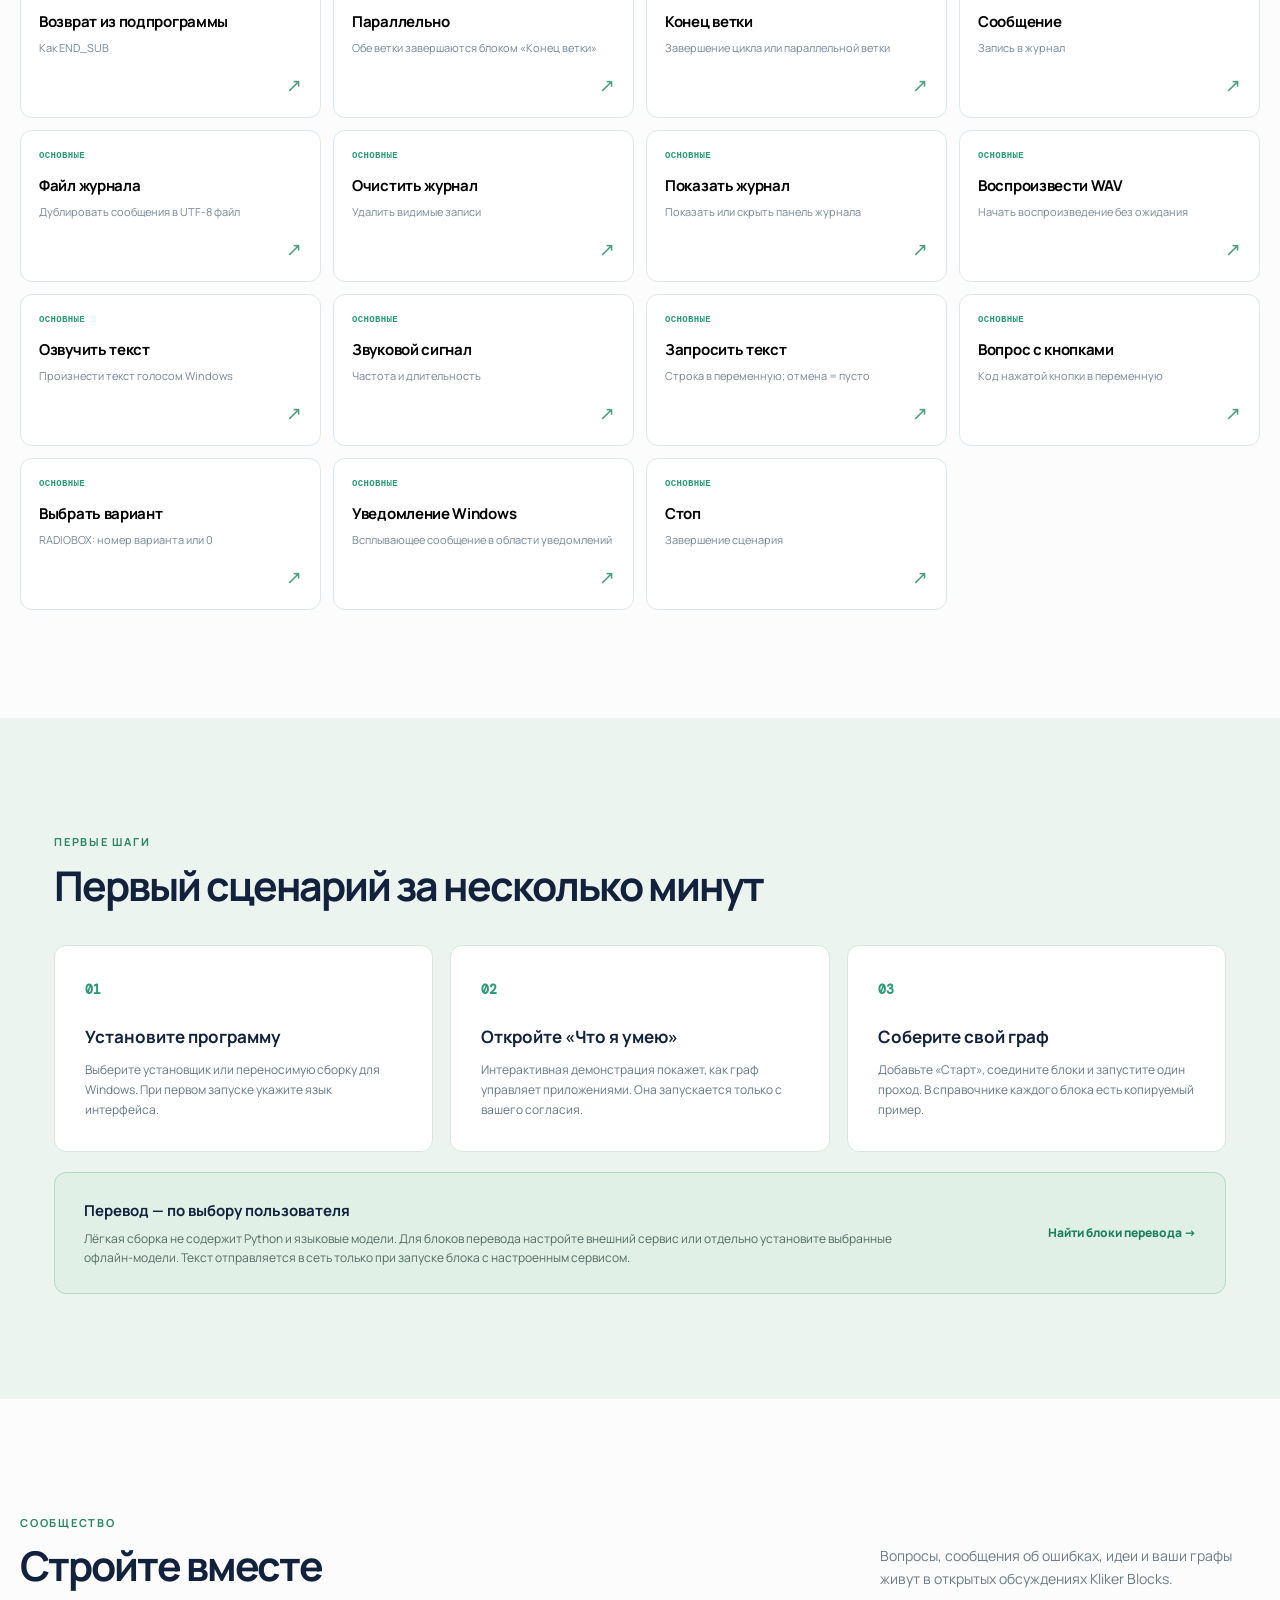
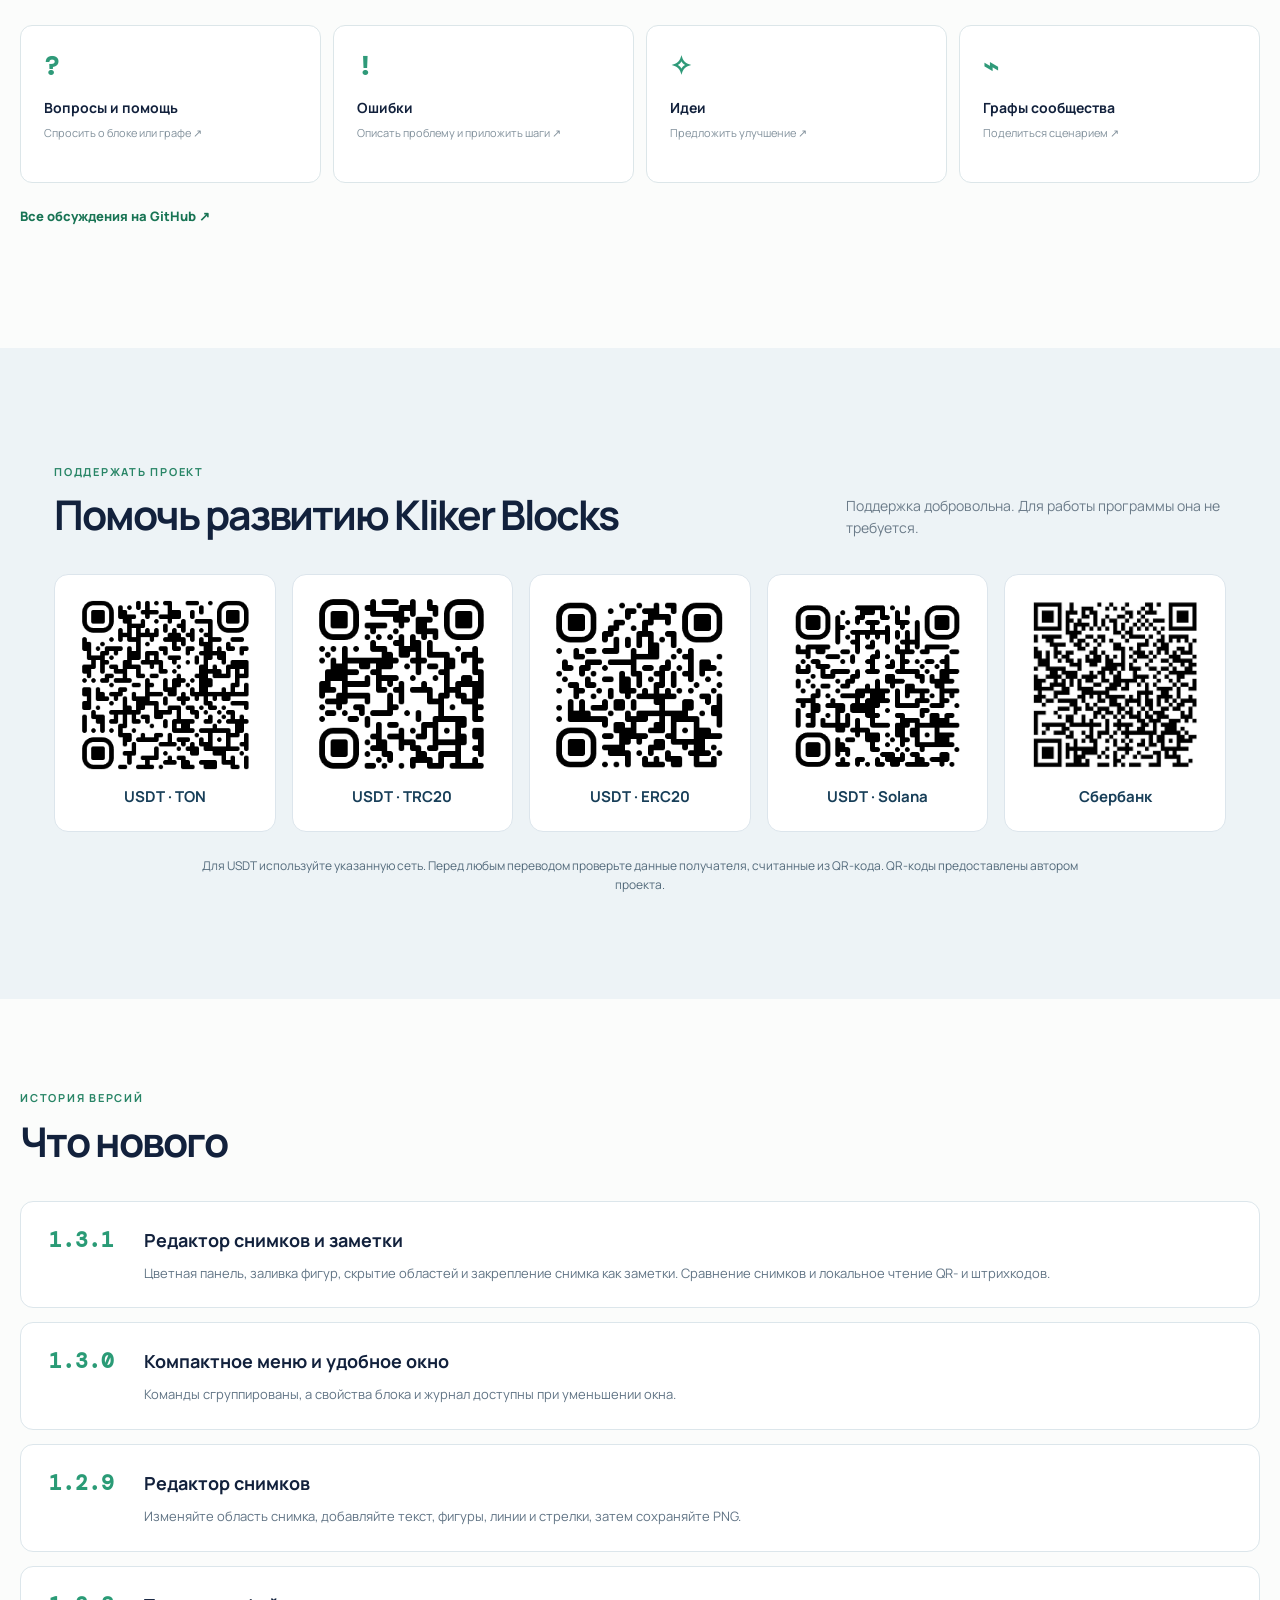
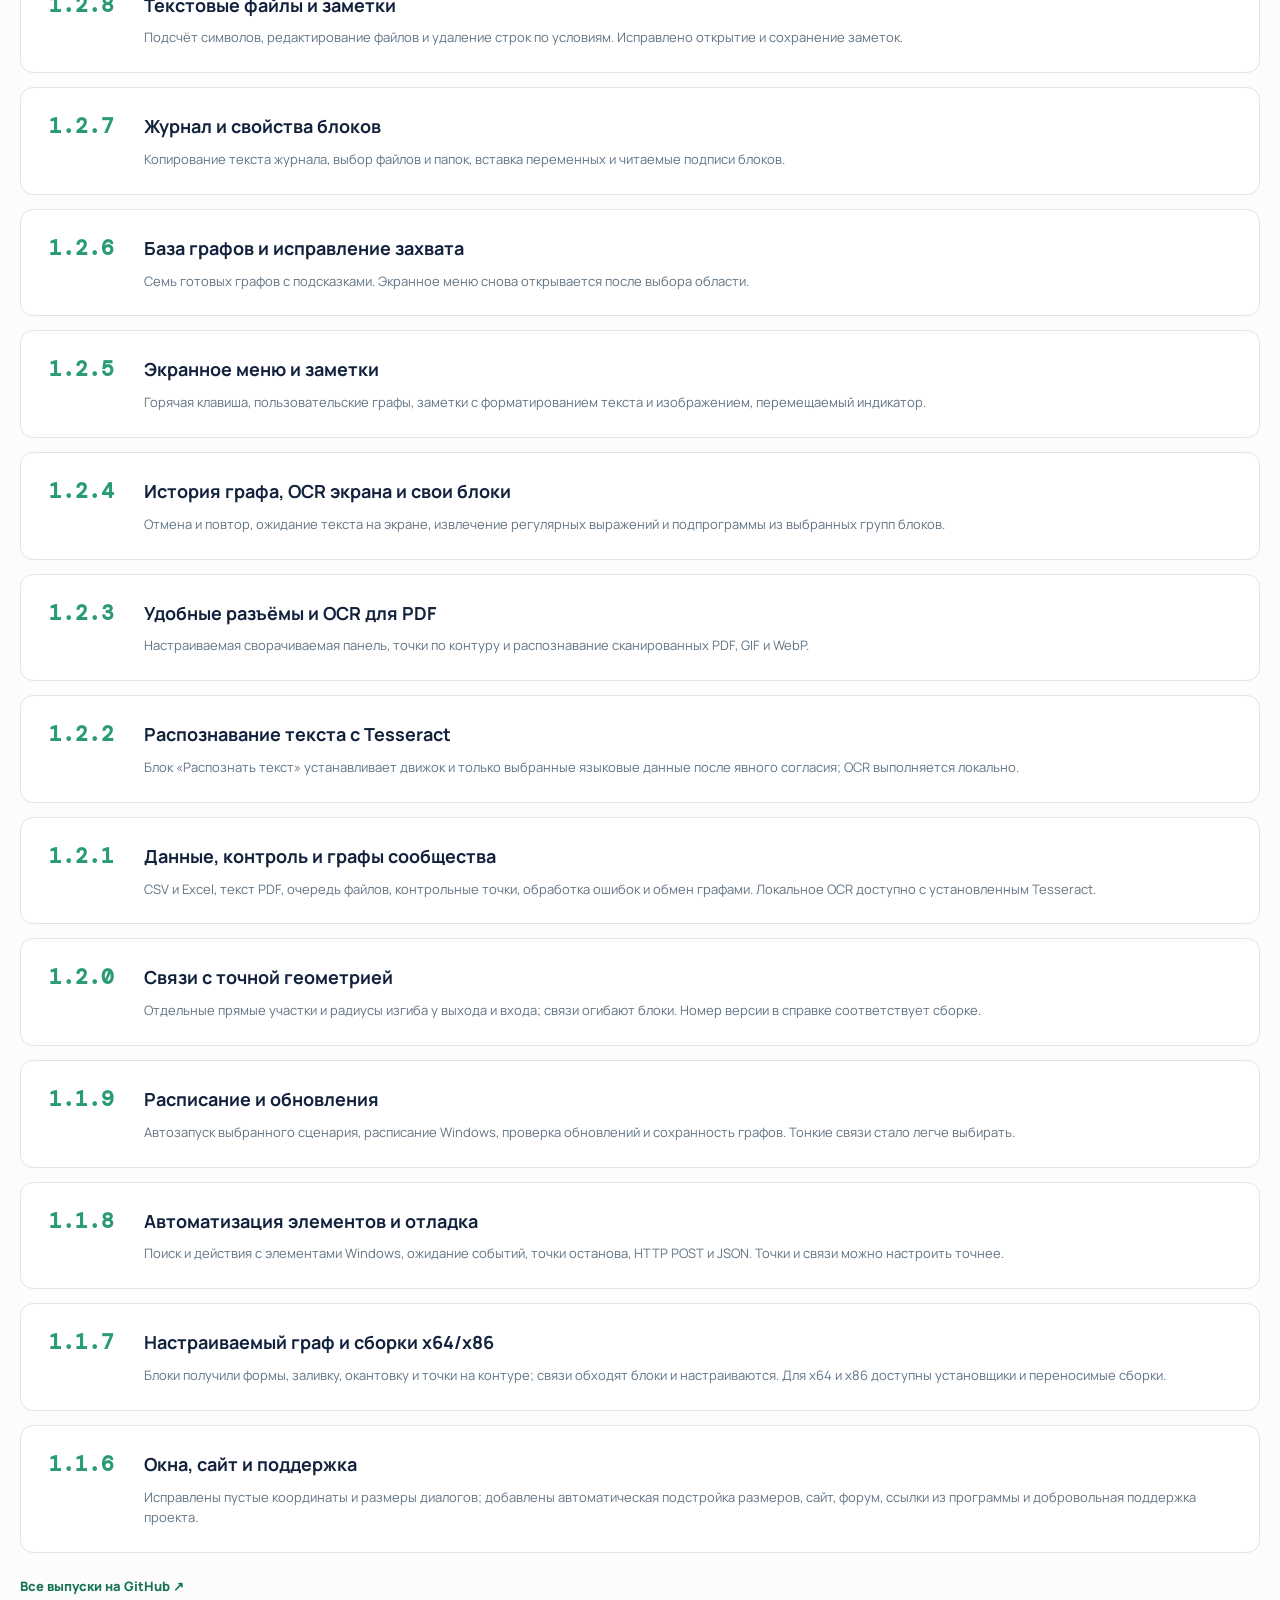
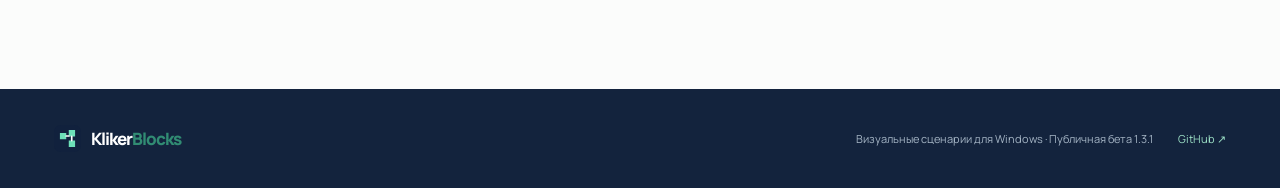
==== commit 05e8f5d4: "Update website for Kliker Blocks 1.3.1" ====
--- a/docs/index.html
+++ b/docs/index.html
@@ -32,11 +32,11 @@
         <div class="preview-canvas"><div class="preview-grid"></div><div class="graph-row"><div class="graph-node start-node"><small>01 / <span data-i18n="previewFlow">ПОТОК</span></small><strong data-i18n="previewStart">Старт</strong><span data-i18n="previewStartSub">Начало сценария</span></div><div class="graph-link"><i></i></div><div class="graph-node cond-node"><small>02 / <span data-i18n="previewLogic">ЛОГИКА</span></small><strong data-i18n="previewCondition">Если условие</strong><span>counter &lt; 10</span></div><div class="graph-link"><i></i></div><div class="graph-node act-node"><small>03 / <span data-i18n="previewActionType">ДЕЙСТВИЕ</span></small><strong data-i18n="previewAction">Действие</strong><span data-i18n="previewActionSub">Сообщение · журнал</span></div></div><div class="preview-corner">100% <span>⊞</span></div></div>
         <div class="preview-log"><span class="log-light"></span><span data-i18n="previewLog">Сценарий завершён · 3 блока выполнено</span></div>
       </div>
-      <div class="hero-bottom"><span>106 <small data-i18n="statBlocks">блоков</small></span><span>2 <small data-i18n="statLanguages">языка интерфейса</small></span><span>1 <small data-i18n="statGraph">граф · два редактора</small></span></div>
+      <div class="hero-bottom"><span>107 <small data-i18n="statBlocks">блоков</small></span><span>2 <small data-i18n="statLanguages">языка интерфейса</small></span><span>1 <small data-i18n="statGraph">граф · два редактора</small></span></div>
     </section>
-    <section id="download" class="section download-section"><div class="shell"><div class="section-head"><div><p class="kicker" data-i18n="downloadKicker">ВЫПУСК 1.3.0</p><h2 data-i18n="downloadTitle">Выберите версию для Windows</h2></div><p data-i18n="downloadIntro">Установщик и переносимая сборка доступны для каждой архитектуры. Выбор языка интерфейса появится при первом запуске.</p></div><div class="download-grid">
-      <article class="download-card"><span class="download-arch" data-i18n="bits64">64 БИТ</span><h3>Windows x64</h3><p data-i18n="downloadX64Text">Рекомендуется для 64-разрядной Windows.</p><div class="download-links"><a href="https://github.com/Malyshrush/kliker-blocks/releases/download/v1.3.0/KlikerBlocks-Setup-1.3.0-x64.exe" data-i18n="downloadInstaller">Скачать установщик ↗</a><a href="https://github.com/Malyshrush/kliker-blocks/releases/download/v1.3.0/KlikerBlocks-Portable-1.3.0-x64.zip" data-i18n="downloadPortable">Переносимая ZIP-сборка ↗</a></div></article>
-      <article class="download-card"><span class="download-arch" data-i18n="bits32">32 БИТ</span><h3>Windows x86</h3><p data-i18n="downloadX86Text">Для 32-разрядной Windows; также запускается на x64.</p><div class="download-links"><a href="https://github.com/Malyshrush/kliker-blocks/releases/download/v1.3.0/KlikerBlocks-Setup-1.3.0-x86.exe" data-i18n="downloadInstaller">Скачать установщик ↗</a><a href="https://github.com/Malyshrush/kliker-blocks/releases/download/v1.3.0/KlikerBlocks-Portable-1.3.0-x86.zip" data-i18n="downloadPortable">Переносимая ZIP-сборка ↗</a></div></article>
+    <section id="download" class="section download-section"><div class="shell"><div class="section-head"><div><p class="kicker" data-i18n="downloadKicker">ВЫПУСК 1.3.1</p><h2 data-i18n="downloadTitle">Выберите версию для Windows</h2></div><p data-i18n="downloadIntro">Установщик и переносимая сборка доступны для каждой архитектуры. Выбор языка интерфейса появится при первом запуске.</p></div><div class="download-grid">
+      <article class="download-card"><span class="download-arch" data-i18n="bits64">64 БИТ</span><h3>Windows x64</h3><p data-i18n="downloadX64Text">Рекомендуется для 64-разрядной Windows.</p><div class="download-links"><a href="https://github.com/Malyshrush/kliker-blocks/releases/download/v1.3.1/KlikerBlocks-Setup-1.3.1-x64.exe" data-i18n="downloadInstaller">Скачать установщик ↗</a><a href="https://github.com/Malyshrush/kliker-blocks/releases/download/v1.3.1/KlikerBlocks-Portable-1.3.1-x64.zip" data-i18n="downloadPortable">Переносимая ZIP-сборка ↗</a></div></article>
+      <article class="download-card"><span class="download-arch" data-i18n="bits32">32 БИТ</span><h3>Windows x86</h3><p data-i18n="downloadX86Text">Для 32-разрядной Windows; также запускается на x64.</p><div class="download-links"><a href="https://github.com/Malyshrush/kliker-blocks/releases/download/v1.3.1/KlikerBlocks-Setup-1.3.1-x86.exe" data-i18n="downloadInstaller">Скачать установщик ↗</a><a href="https://github.com/Malyshrush/kliker-blocks/releases/download/v1.3.1/KlikerBlocks-Portable-1.3.1-x86.zip" data-i18n="downloadPortable">Переносимая ZIP-сборка ↗</a></div></article>
     </div><p class="download-note" data-i18n="downloadNote">Версия x86 проверена на 64-разрядной Windows. На отдельной 32-разрядной машине проверка пока не проводилась.</p></div></section>
     <section id="features" class="section section-ink"><div class="shell"><div class="section-head"><div><p class="kicker" data-i18n="featureKicker">ВОЗМОЖНОСТИ</p><h2 data-i18n="featureTitle">От простой кнопки до сложного процесса</h2></div><p data-i18n="featureIntro">Собирайте условия, циклы, работу с файлами, окнами и вводом в одном наглядном графе.</p></div><div class="feature-grid">
       <article class="feature-card"><span class="feature-icon">◇</span><h3 data-i18n="f1title">Граф и код</h3><p data-i18n="f1text">Переключайтесь между блоками и кодом. Настраивайте форму, заливку и точки на контуре блоков, а также вид связей со стрелкой.</p></article>
@@ -45,14 +45,14 @@
       <article class="feature-card"><span class="feature-icon">♫</span><h3 data-i18n="f4title">Диалоги и звук</h3><p data-i18n="f4text">Задавайте вопросы, показывайте уведомления, озвучивайте текст голосами Windows и ведите журнал действий.</p></article>
           <article class="feature-card"><span class="feature-icon">⌕</span><h3 data-i18n="f5title">Распознавание текста</h3><p data-i18n="f5text">Локальное распознавание текста через Tesseract. Движок и выбранные языки устанавливаются после согласия пользователя.</p></article>
     </div></div></section>
-    <section id="screenshots" class="section shell screenshot-section"><div class="section-head"><div><p class="kicker" data-i18n="screensKicker">ПРОГРАММА</p><h2 data-i18n="screensTitle">Посмотрите, как это выглядит</h2></div><p data-i18n="screensIntro">Снимки интерфейса Kliker Blocks; редактор показан в версии 1.3.0.</p></div><div class="screenshot-grid"><figure><img src="assets/screenshots/editor-ru.png" alt="Визуальный редактор Kliker Blocks" loading="lazy"><figcaption data-i18n="screenEditor">Визуальный редактор и журнал</figcaption></figure><figure><img src="assets/screenshots/automation-ru.png" alt="Автозапуск и расписание Kliker Blocks" loading="lazy"><figcaption data-i18n="screenAutomation">Автозапуск и расписание сценариев</figcaption></figure><figure><img src="assets/screenshots/help-ru.png" alt="Справка Kliker Blocks" loading="lazy"><figcaption data-i18n="screenHelp">Справка с примером графа</figcaption></figure><figure><img src="assets/screenshots/support-ru.png" alt="Поддержать Kliker Blocks" loading="lazy"><figcaption data-i18n="screenSupport">Поддержка проекта</figcaption></figure></div></section>
-    <section id="catalog" class="section catalog-section shell"><div class="section-head"><div><p class="kicker" data-i18n="catalogKicker">СПРАВОЧНИК</p><h2 data-i18n="catalogTitle">Каждый блок — под рукой</h2></div><p data-i18n="catalogIntro">Описание, поля, ограничения и готовый граф для проверки. Данные взяты из встроенной справки версии 1.3.0.</p></div><div class="catalog-tools"><label class="search-wrap"><span>⌕</span><input id="block-search" type="search" placeholder="Название, параметр или функция…" autocomplete="off" aria-label="Поиск блоков"></label><select id="category-filter" aria-label="Категория"><option value="" data-i18n="allCategories">Все категории</option></select><span id="block-count" class="block-count"></span></div><div id="block-grid" class="block-grid"><p class="loading" data-i18n="loading">Загрузка справочника…</p></div><p id="empty-state" class="empty-state" hidden data-i18n="noResults">По этому запросу блоки не найдены.</p></section>
+    <section id="screenshots" class="section shell screenshot-section"><div class="section-head"><div><p class="kicker" data-i18n="screensKicker">ПРОГРАММА</p><h2 data-i18n="screensTitle">Посмотрите, как это выглядит</h2></div><p data-i18n="screensIntro">Снимки интерфейса Kliker Blocks; редактор показан в версии 1.3.1.</p></div><div class="screenshot-grid"><figure><img src="assets/screenshots/screenshot-editor-ru.png" alt="Цветные панели редактора снимков Kliker Blocks" loading="lazy"><figcaption data-i18n="screenScreenshotEditor">Редактор снимков</figcaption></figure><figure><img src="assets/screenshots/editor-ru.png" alt="Визуальный редактор Kliker Blocks" loading="lazy"><figcaption data-i18n="screenEditor">Визуальный редактор и журнал</figcaption></figure><figure><img src="assets/screenshots/automation-ru.png" alt="Автозапуск и расписание Kliker Blocks" loading="lazy"><figcaption data-i18n="screenAutomation">Автозапуск и расписание сценариев</figcaption></figure><figure><img src="assets/screenshots/help-ru.png" alt="Справка Kliker Blocks" loading="lazy"><figcaption data-i18n="screenHelp">Справка с примером графа</figcaption></figure><figure><img src="assets/screenshots/support-ru.png" alt="Поддержать Kliker Blocks" loading="lazy"><figcaption data-i18n="screenSupport">Поддержка проекта</figcaption></figure></div></section>
+    <section id="catalog" class="section catalog-section shell"><div class="section-head"><div><p class="kicker" data-i18n="catalogKicker">СПРАВОЧНИК</p><h2 data-i18n="catalogTitle">Каждый блок — под рукой</h2></div><p data-i18n="catalogIntro">Описание, поля, ограничения и готовый граф для проверки. Данные взяты из встроенной справки версии 1.3.1.</p></div><div class="catalog-tools"><label class="search-wrap"><span>⌕</span><input id="block-search" type="search" placeholder="Название, параметр или функция…" autocomplete="off" aria-label="Поиск блоков"></label><select id="category-filter" aria-label="Категория"><option value="" data-i18n="allCategories">Все категории</option></select><span id="block-count" class="block-count"></span></div><div id="block-grid" class="block-grid"><p class="loading" data-i18n="loading">Загрузка справочника…</p></div><p id="empty-state" class="empty-state" hidden data-i18n="noResults">По этому запросу блоки не найдены.</p></section>
     <section id="start" class="section start-section"><div class="shell"><div class="section-head"><div><p class="kicker" data-i18n="startKicker">ПЕРВЫЕ ШАГИ</p><h2 data-i18n="startTitle">Первый сценарий за несколько минут</h2></div></div><div class="steps"><article><b>01</b><h3 data-i18n="s1title">Установите программу</h3><p data-i18n="s1text">Выберите установщик или переносимую сборку для Windows. При первом запуске укажите язык интерфейса.</p></article><article><b>02</b><h3 data-i18n="s2title">Откройте «Что я умею»</h3><p data-i18n="s2text">Интерактивная демонстрация покажет, как граф управляет приложениями. Она запускается только с вашего согласия.</p></article><article><b>03</b><h3 data-i18n="s3title">Соберите свой граф</h3><p data-i18n="s3text">Добавьте «Старт», соедините блоки и запустите один проход. В справочнике каждого блока есть копируемый пример.</p></article></div><div class="start-callout"><div><strong data-i18n="translationTitle">Перевод — по выбору пользователя</strong><p data-i18n="translationText">Лёгкая сборка не содержит Python и языковые модели. Для блоков перевода настройте внешний сервис или отдельно установите выбранные офлайн-модели. Текст отправляется в сеть только при запуске блока с настроенным сервисом.</p></div><a href="#catalog" data-i18n="translationLink">Найти блоки перевода →</a></div></div></section>
     <section id="community" class="section community-section shell"><div class="section-head"><div><p class="kicker" data-i18n="communityKicker">СООБЩЕСТВО</p><h2 data-i18n="communityTitle">Стройте вместе</h2></div><p data-i18n="communityIntro">Вопросы, сообщения об ошибках, идеи и ваши графы живут в открытых обсуждениях Kliker Blocks.</p></div><div class="community-grid"><a href="https://github.com/Malyshrush/kliker-blocks-site/discussions/2"><span>?</span><strong data-i18n="cQuestions">Вопросы и помощь</strong><small data-i18n="cQuestionsSub">Спросить о блоке или графе ↗</small></a><a href="https://github.com/Malyshrush/kliker-blocks-site/discussions/3"><span>!</span><strong data-i18n="cBugs">Ошибки</strong><small data-i18n="cBugsSub">Описать проблему и приложить шаги ↗</small></a><a href="https://github.com/Malyshrush/kliker-blocks-site/discussions/4"><span>✧</span><strong data-i18n="cIdeas">Идеи</strong><small data-i18n="cIdeasSub">Предложить улучшение ↗</small></a><a href="https://github.com/Malyshrush/kliker-blocks-site/discussions/5"><span>⌁</span><strong data-i18n="cGraphs">Графы сообщества</strong><small data-i18n="cGraphsSub">Поделиться сценарием ↗</small></a></div><a class="community-main" href="https://github.com/Malyshrush/kliker-blocks-site/discussions" data-i18n="allDiscussions">Все обсуждения на GitHub ↗</a></section>
     <section id="support" class="section support-section"><div class="shell"><div class="section-head"><div><p class="kicker" data-i18n="supportKicker">ПОДДЕРЖАТЬ ПРОЕКТ</p><h2 data-i18n="supportTitle">Помочь развитию Kliker Blocks</h2></div><p data-i18n="supportIntro">Поддержка добровольна. Для работы программы она не требуется.</p></div><div class="qr-grid"><article><img src="assets/support/usdt-ton.png" alt="USDT TON QR" loading="lazy"><strong>USDT · TON</strong></article><article><img src="assets/support/usdt-trc20.png" alt="USDT TRC20 QR" loading="lazy"><strong>USDT · TRC20</strong></article><article><img src="assets/support/usdt-erc20.png" alt="USDT ERC20 QR" loading="lazy"><strong>USDT · ERC20</strong></article><article><img src="assets/support/usdt-sol.png" alt="USDT Solana QR" loading="lazy"><strong>USDT · Solana</strong></article><article><img src="assets/support/sberbank.jpg" alt="Sberbank QR" loading="lazy"><strong data-i18n="sberbank">Сбербанк</strong></article></div><p class="support-note" data-i18n="supportNote">Для USDT используйте указанную сеть. Перед любым переводом проверьте данные получателя, считанные из QR-кода. QR-коды предоставлены автором проекта.</p></div></section>
-    <section id="updates" class="section updates-section shell"><div class="section-head"><div><p class="kicker" data-i18n="updatesKicker">ИСТОРИЯ ВЕРСИЙ</p><h2 data-i18n="updatesTitle">Что нового</h2></div></div><div class="update-card"><span>1.3.0</span><div><h3 data-i18n="update130Title">Компактное меню и удобное окно</h3><p data-i18n="update130Text">Команды сгруппированы, а свойства блока и журнал доступны при уменьшении окна.</p></div></div><div class="update-card"><span>1.2.9</span><div><h3 data-i18n="update129Title">Редактор снимков</h3><p data-i18n="update129Text">Изменяйте область снимка, добавляйте текст, фигуры, линии и стрелки, затем сохраняйте PNG.</p></div></div><div class="update-card"><span>1.2.8</span><div><h3 data-i18n="update128Title">Текстовые файлы и заметки</h3><p data-i18n="update128Text">Подсчёт символов, редактирование файлов и удаление строк по условиям. Исправлено открытие и сохранение заметок.</p></div></div><div class="update-card"><span>1.2.7</span><div><h3 data-i18n="update127Title">Журнал и свойства блоков</h3><p data-i18n="update127Text">Копирование текста журнала, выбор файлов и папок, вставка переменных и читаемые подписи блоков.</p></div></div><div class="update-card"><span>1.2.6</span><div><h3 data-i18n="update126Title">База графов и исправление захвата</h3><p data-i18n="update126Text">Семь готовых графов с подсказками. Экранное меню снова открывается после выбора области.</p></div></div><div class="update-card"><span>1.2.5</span><div><h3 data-i18n="update125Title">Экранное меню и заметки</h3><p data-i18n="update125Text">Горячая клавиша, свои графы, заметки с форматированием и изображением, перемещаемый индикатор.</p></div></div><div class="update-card"><span>1.2.4</span><div><h3 data-i18n="update124Title">История графа, OCR экрана и свои блоки</h3><p data-i18n="update124Text">Отмена и повтор, ожидание текста на экране, извлечение регулярных выражений и подпрограммы из выбранных групп блоков.</p></div></div><div class="update-card"><span>1.2.3</span><div><h3 data-i18n="update123Title">Удобные разъёмы и OCR для PDF</h3><p data-i18n="update123Text">Настраиваемая сворачиваемая панель, точки по контуру и распознавание сканированных PDF, GIF и WebP.</p></div></div><div class="update-card"><span>1.2.2</span><div><h3 data-i18n="update122Title">Распознавание текста с Tesseract</h3><p data-i18n="update122Text">Блок «Распознать текст» устанавливает движок и выбранные языки после согласия пользователя. Распознавание выполняется локально.</p></div></div><div class="update-card"><span>1.2.1</span><div><h3 data-i18n="update121Title">Данные, контроль и графы сообщества</h3><p data-i18n="update121Text">CSV и Excel, текст PDF, очередь файлов, контрольные точки, обработка ошибок и обмен графами. Локальное OCR доступно с установленным Tesseract.</p></div></div><div class="update-card"><span>1.2.0</span><div><h3 data-i18n="update120Title">Связи с точной геометрией</h3><p data-i18n="update120Text">Отдельные прямые участки и радиусы изгиба у выхода и входа; связи огибают блоки. Номер версии в справке соответствует сборке.</p></div></div><div class="update-card"><span>1.1.9</span><div><h3 data-i18n="update119Title">Расписание и обновления</h3><p data-i18n="update119Text">Автозапуск выбранного сценария, расписание Windows, проверка обновлений и сохранность графов. Тонкие связи стало легче выбирать.</p></div></div><div class="update-card"><span>1.1.8</span><div><h3 data-i18n="update118Title">Автоматизация элементов и отладка</h3><p data-i18n="update118Text">Поиск элементов Windows, ожидание событий, точки останова, HTTP POST и JSON; настройка точек и изгибов связей.</p></div></div><div class="update-card"><span>1.1.7</span><div><h3 data-i18n="update117Title">Настраиваемый граф и сборки x64/x86</h3><p data-i18n="update117Text">Блоки получили формы, заливку, окантовку и точки на контуре; связи обходят блоки и настраиваются. Для x64 и x86 доступны установщики и переносимые сборки.</p></div></div><div class="update-card"><span>1.1.6</span><div><h3 data-i18n="update116Title">Окна, сайт и поддержка</h3><p data-i18n="update116Text">Исправлены пустые координаты и размеры диалогов; добавлены автоматическая подстройка размеров, сайт, форум, ссылки из программы и добровольная поддержка проекта.</p></div></div><a class="community-main" href="https://github.com/Malyshrush/kliker-blocks/releases" data-i18n="allVersions">Все выпуски на GitHub ↗</a></section>
+    <section id="updates" class="section updates-section shell"><div class="section-head"><div><p class="kicker" data-i18n="updatesKicker">ИСТОРИЯ ВЕРСИЙ</p><h2 data-i18n="updatesTitle">Что нового</h2></div></div><div class="update-card"><span>1.3.1</span><div><h3 data-i18n="update131Title">Редактор снимков и заметки</h3><p data-i18n="update131Text">Цветная панель, заливка фигур, скрытие областей и закрепление снимка как заметки. Сравнение снимков и локальное чтение QR- и штрихкодов.</p></div></div><div class="update-card"><span>1.3.0</span><div><h3 data-i18n="update130Title">Компактное меню и удобное окно</h3><p data-i18n="update130Text">Команды сгруппированы, а свойства блока и журнал доступны при уменьшении окна.</p></div></div><div class="update-card"><span>1.2.9</span><div><h3 data-i18n="update129Title">Редактор снимков</h3><p data-i18n="update129Text">Изменяйте область снимка, добавляйте текст, фигуры, линии и стрелки, затем сохраняйте PNG.</p></div></div><div class="update-card"><span>1.2.8</span><div><h3 data-i18n="update128Title">Текстовые файлы и заметки</h3><p data-i18n="update128Text">Подсчёт символов, редактирование файлов и удаление строк по условиям. Исправлено открытие и сохранение заметок.</p></div></div><div class="update-card"><span>1.2.7</span><div><h3 data-i18n="update127Title">Журнал и свойства блоков</h3><p data-i18n="update127Text">Копирование текста журнала, выбор файлов и папок, вставка переменных и читаемые подписи блоков.</p></div></div><div class="update-card"><span>1.2.6</span><div><h3 data-i18n="update126Title">База графов и исправление захвата</h3><p data-i18n="update126Text">Семь готовых графов с подсказками. Экранное меню снова открывается после выбора области.</p></div></div><div class="update-card"><span>1.2.5</span><div><h3 data-i18n="update125Title">Экранное меню и заметки</h3><p data-i18n="update125Text">Горячая клавиша, свои графы, заметки с форматированием и изображением, перемещаемый индикатор.</p></div></div><div class="update-card"><span>1.2.4</span><div><h3 data-i18n="update124Title">История графа, OCR экрана и свои блоки</h3><p data-i18n="update124Text">Отмена и повтор, ожидание текста на экране, извлечение регулярных выражений и подпрограммы из выбранных групп блоков.</p></div></div><div class="update-card"><span>1.2.3</span><div><h3 data-i18n="update123Title">Удобные разъёмы и OCR для PDF</h3><p data-i18n="update123Text">Настраиваемая сворачиваемая панель, точки по контуру и распознавание сканированных PDF, GIF и WebP.</p></div></div><div class="update-card"><span>1.2.2</span><div><h3 data-i18n="update122Title">Распознавание текста с Tesseract</h3><p data-i18n="update122Text">Блок «Распознать текст» устанавливает движок и выбранные языки после согласия пользователя. Распознавание выполняется локально.</p></div></div><div class="update-card"><span>1.2.1</span><div><h3 data-i18n="update121Title">Данные, контроль и графы сообщества</h3><p data-i18n="update121Text">CSV и Excel, текст PDF, очередь файлов, контрольные точки, обработка ошибок и обмен графами. Локальное OCR доступно с установленным Tesseract.</p></div></div><div class="update-card"><span>1.2.0</span><div><h3 data-i18n="update120Title">Связи с точной геометрией</h3><p data-i18n="update120Text">Отдельные прямые участки и радиусы изгиба у выхода и входа; связи огибают блоки. Номер версии в справке соответствует сборке.</p></div></div><div class="update-card"><span>1.1.9</span><div><h3 data-i18n="update119Title">Расписание и обновления</h3><p data-i18n="update119Text">Автозапуск выбранного сценария, расписание Windows, проверка обновлений и сохранность графов. Тонкие связи стало легче выбирать.</p></div></div><div class="update-card"><span>1.1.8</span><div><h3 data-i18n="update118Title">Автоматизация элементов и отладка</h3><p data-i18n="update118Text">Поиск элементов Windows, ожидание событий, точки останова, HTTP POST и JSON; настройка точек и изгибов связей.</p></div></div><div class="update-card"><span>1.1.7</span><div><h3 data-i18n="update117Title">Настраиваемый граф и сборки x64/x86</h3><p data-i18n="update117Text">Блоки получили формы, заливку, окантовку и точки на контуре; связи обходят блоки и настраиваются. Для x64 и x86 доступны установщики и переносимые сборки.</p></div></div><div class="update-card"><span>1.1.6</span><div><h3 data-i18n="update116Title">Окна, сайт и поддержка</h3><p data-i18n="update116Text">Исправлены пустые координаты и размеры диалогов; добавлены автоматическая подстройка размеров, сайт, форум, ссылки из программы и добровольная поддержка проекта.</p></div></div><a class="community-main" href="https://github.com/Malyshrush/kliker-blocks/releases" data-i18n="allVersions">Все выпуски на GitHub ↗</a></section>
   </main>
-  <footer><div class="shell footer-row"><div class="brand"><img src="assets/mark.svg" alt=""><span>Kliker<span class="brand-accent">Blocks</span></span></div><p data-i18n="footerText">Визуальные сценарии для Windows · Публичная бета 1.3.0</p><a href="https://github.com/Malyshrush/kliker-blocks-site">GitHub ↗</a></div></footer>
+  <footer><div class="shell footer-row"><div class="brand"><img src="assets/mark.svg" alt=""><span>Kliker<span class="brand-accent">Blocks</span></span></div><p data-i18n="footerText">Визуальные сценарии для Windows · Публичная бета 1.3.1</p><a href="https://github.com/Malyshrush/kliker-blocks-site">GitHub ↗</a></div></footer>
   <dialog id="block-dialog" class="block-dialog"><button id="dialog-close" class="dialog-close" type="button" aria-label="Закрыть" data-i18n-aria="closeDialog">×</button><div id="dialog-body"></div></dialog>
 </body>
 </html>
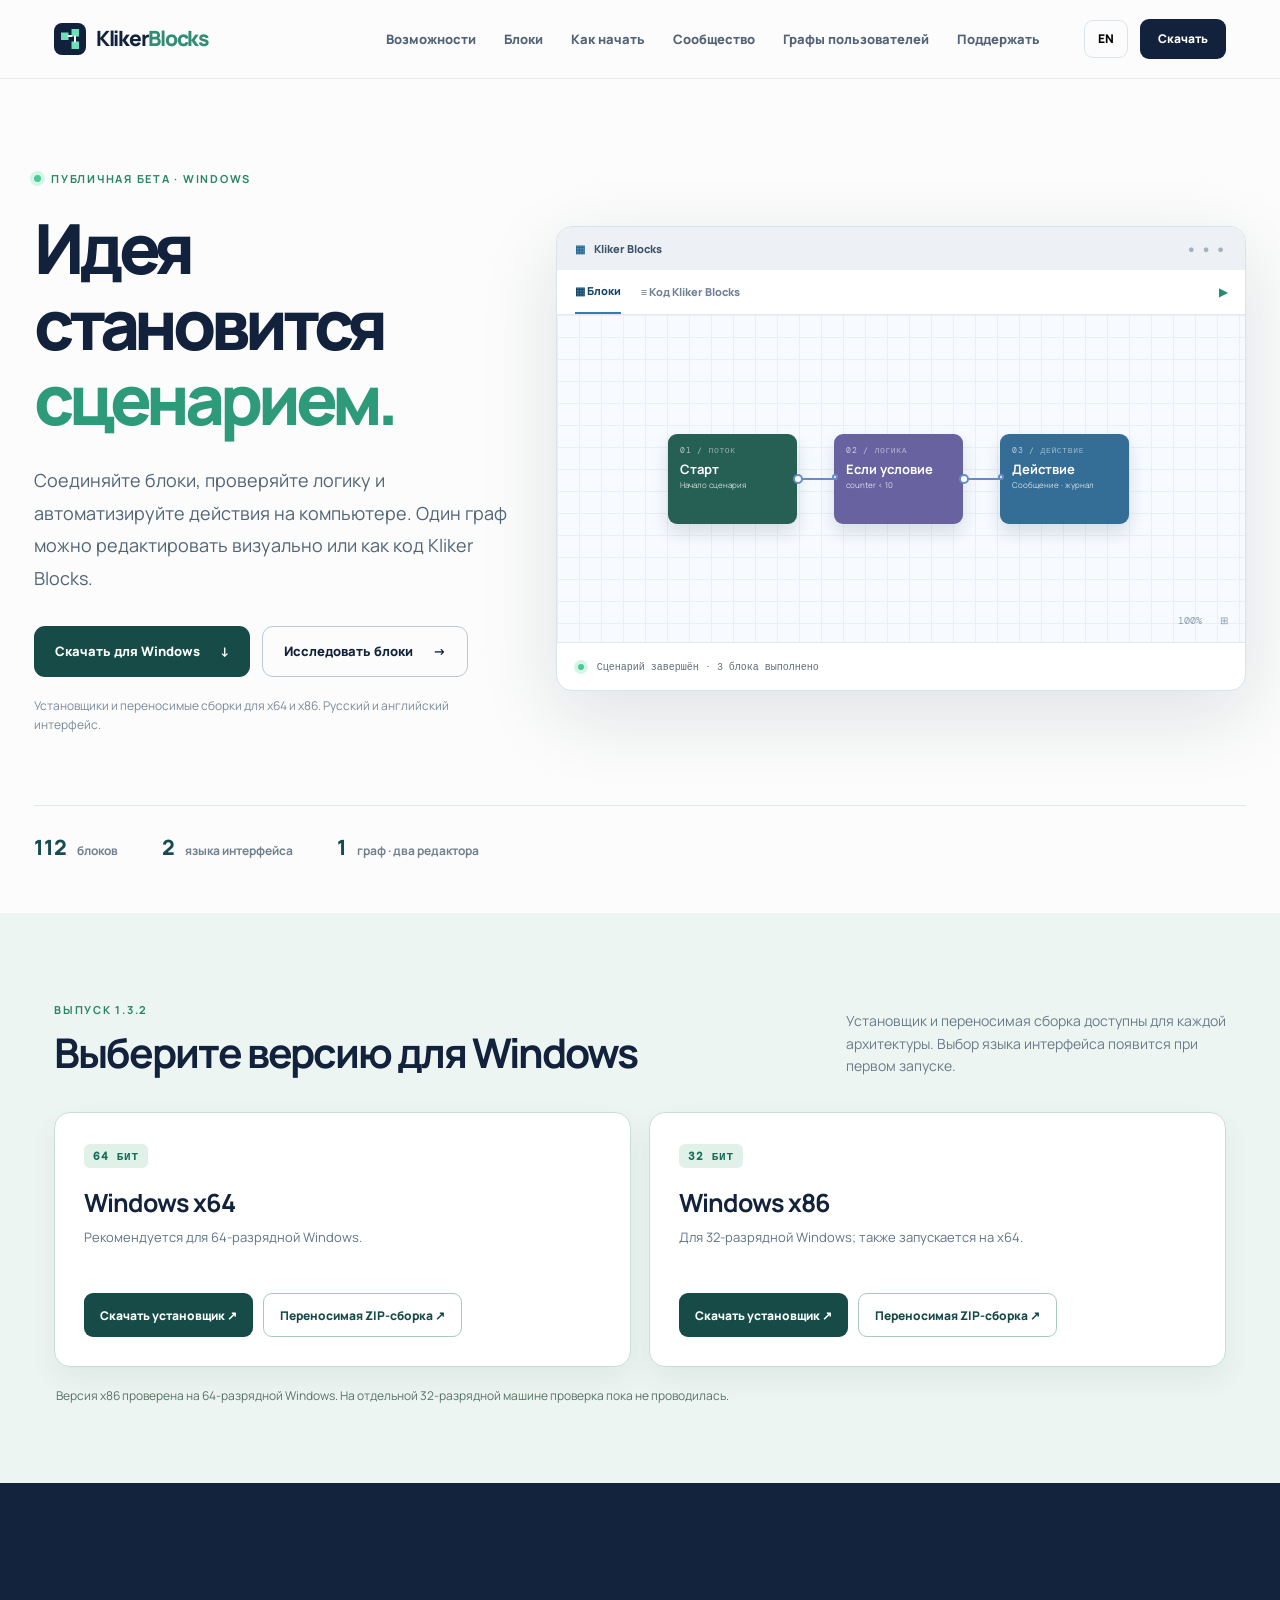
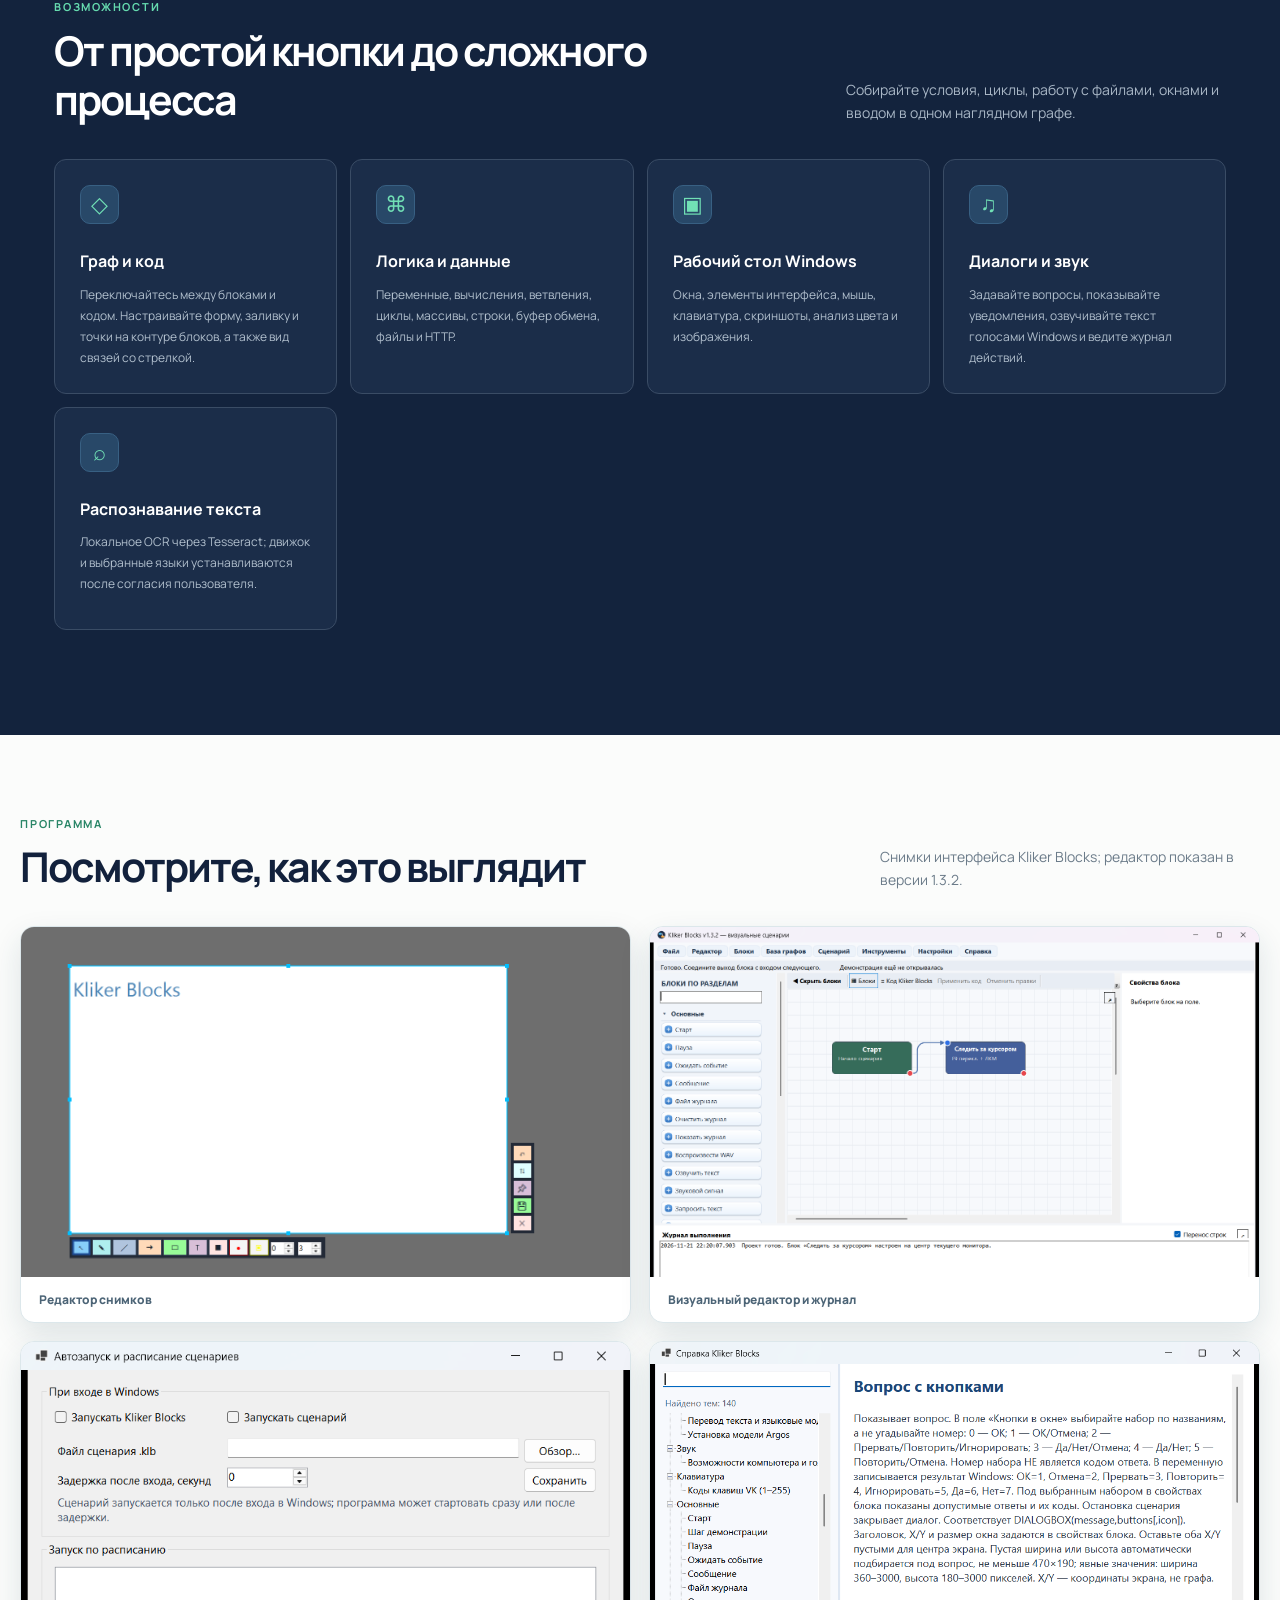
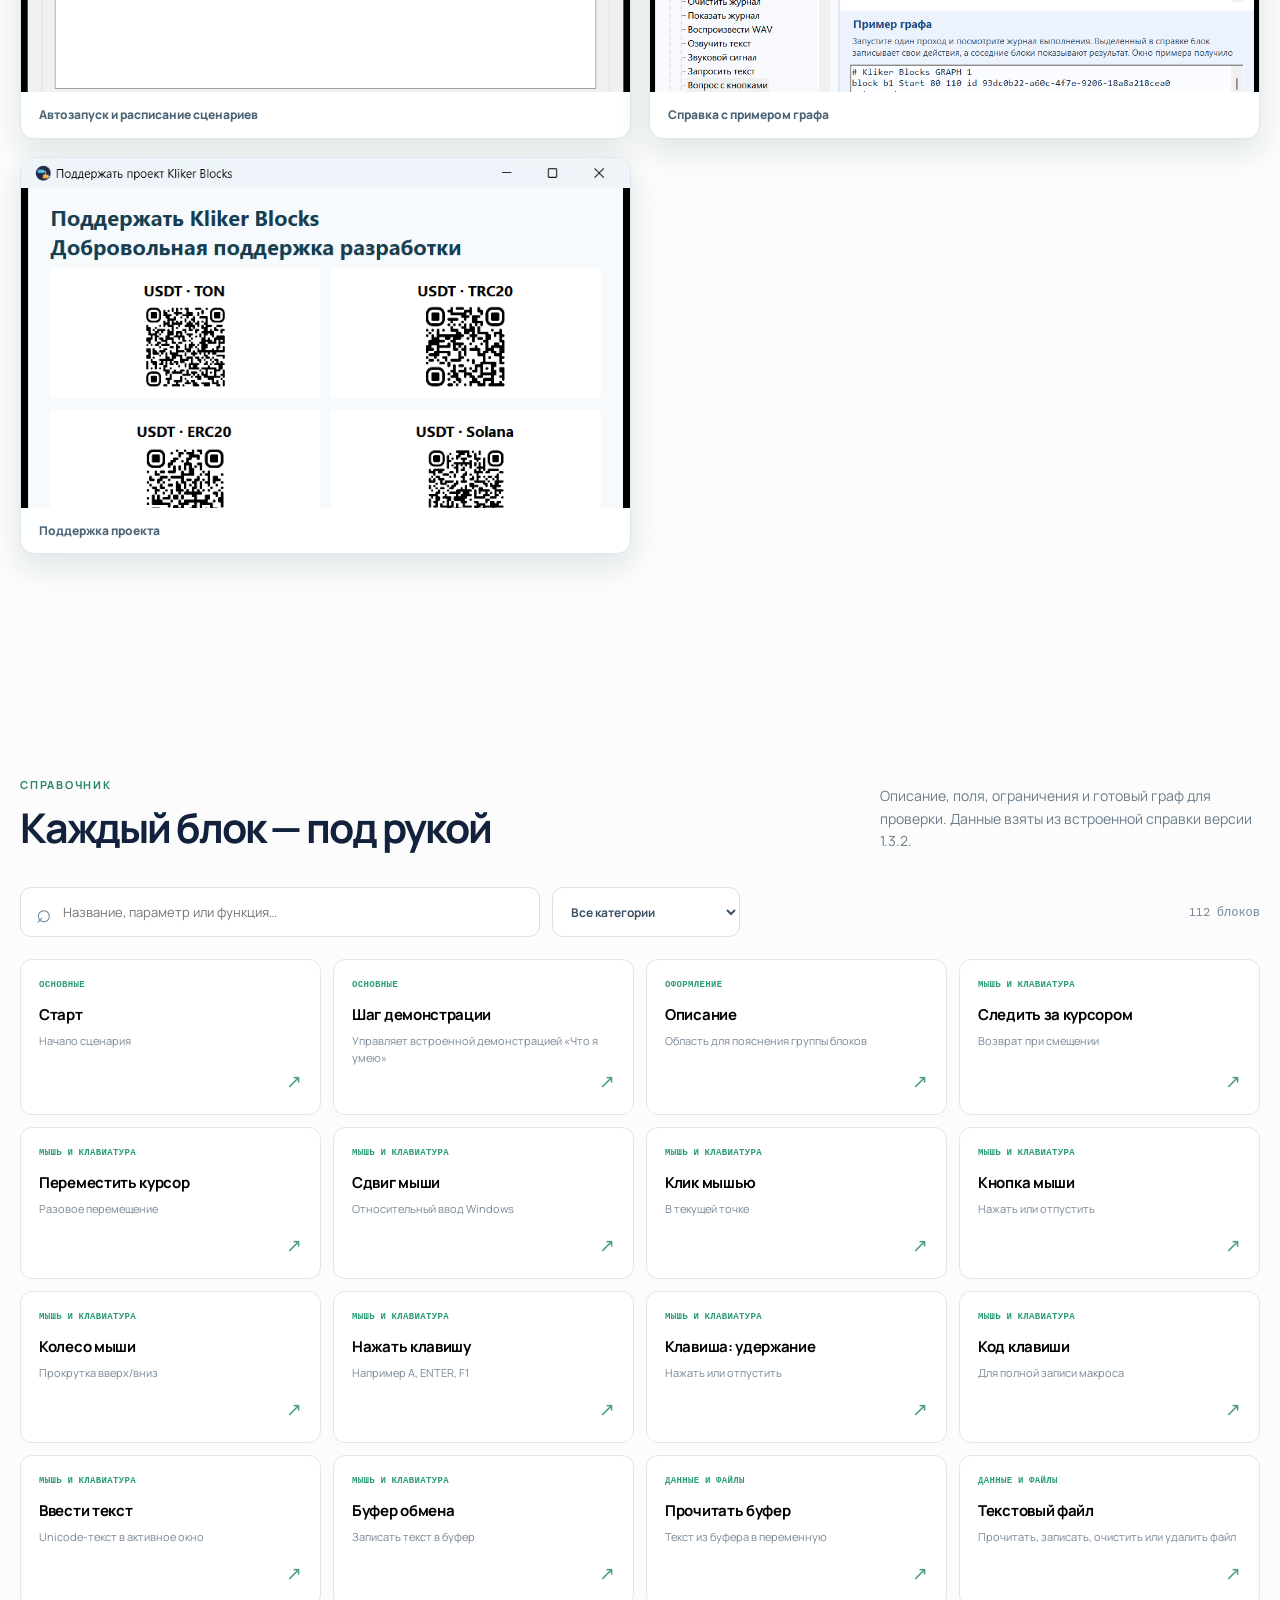
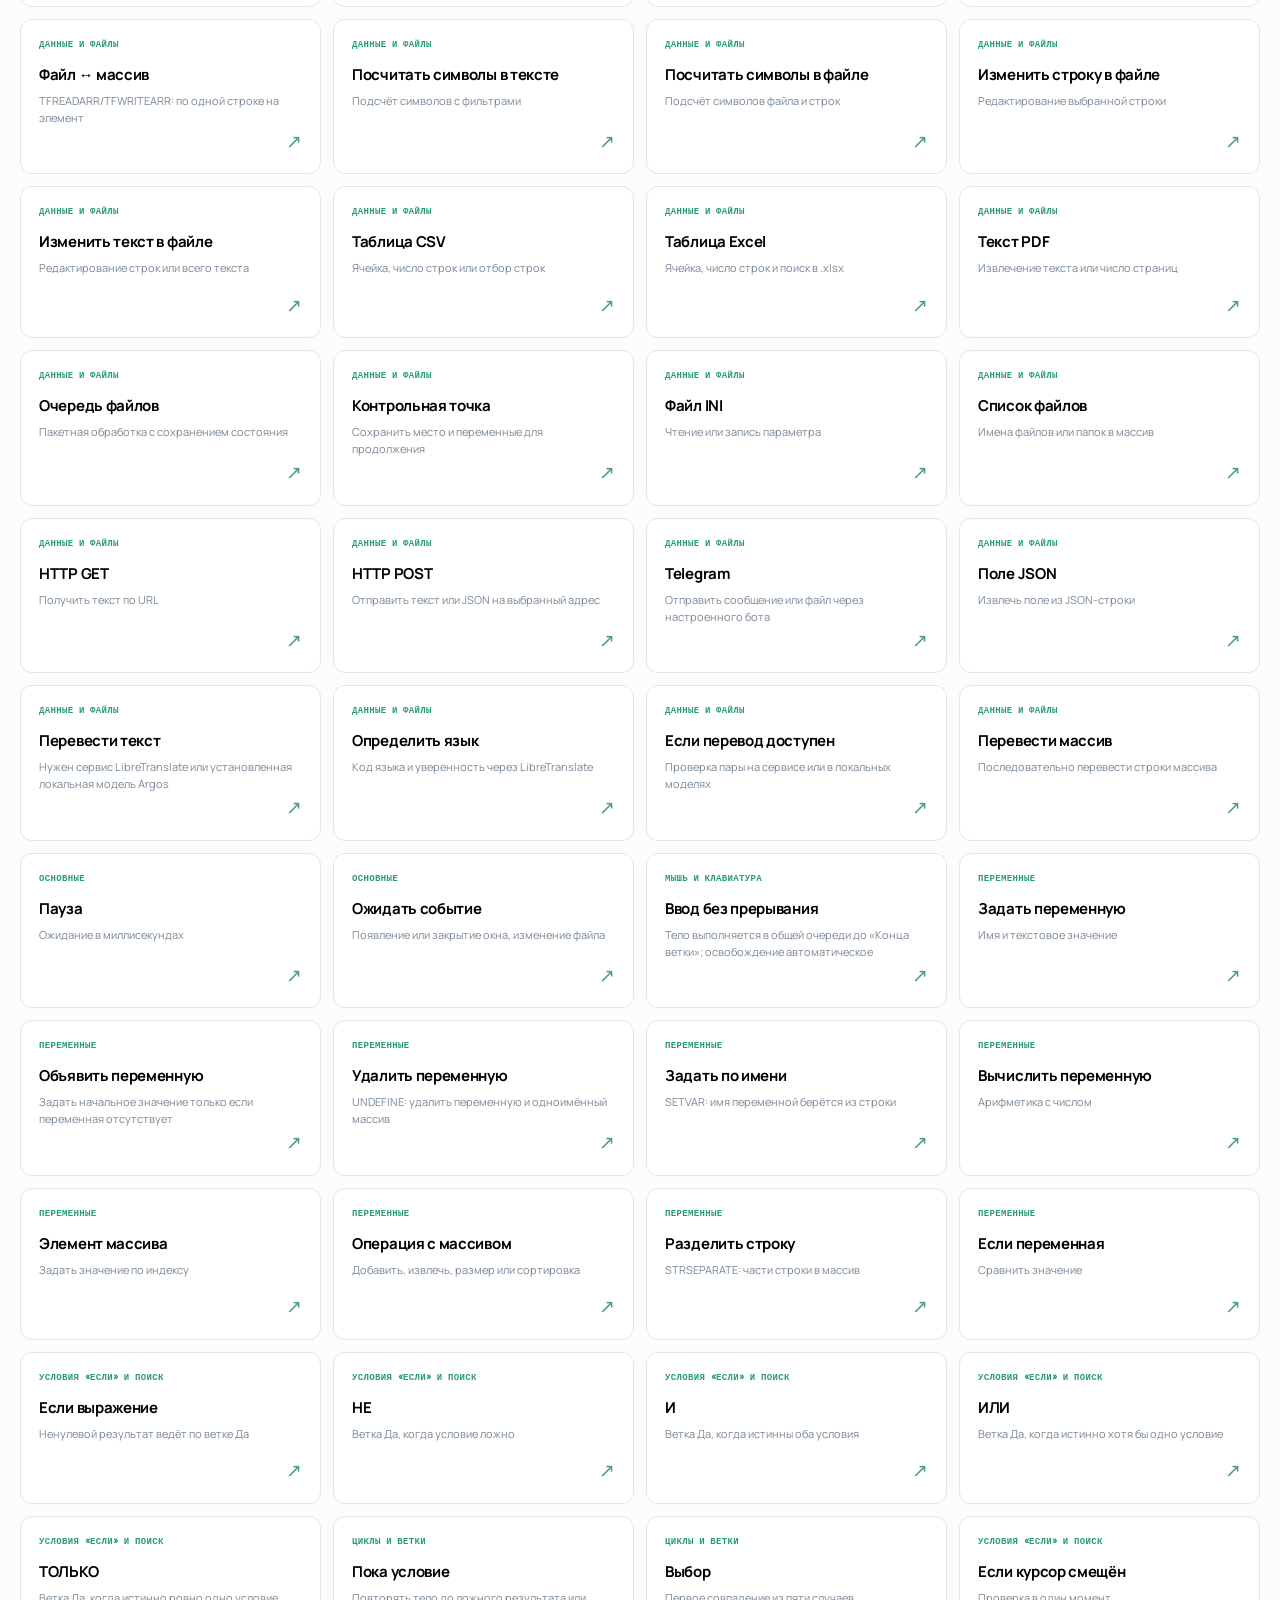
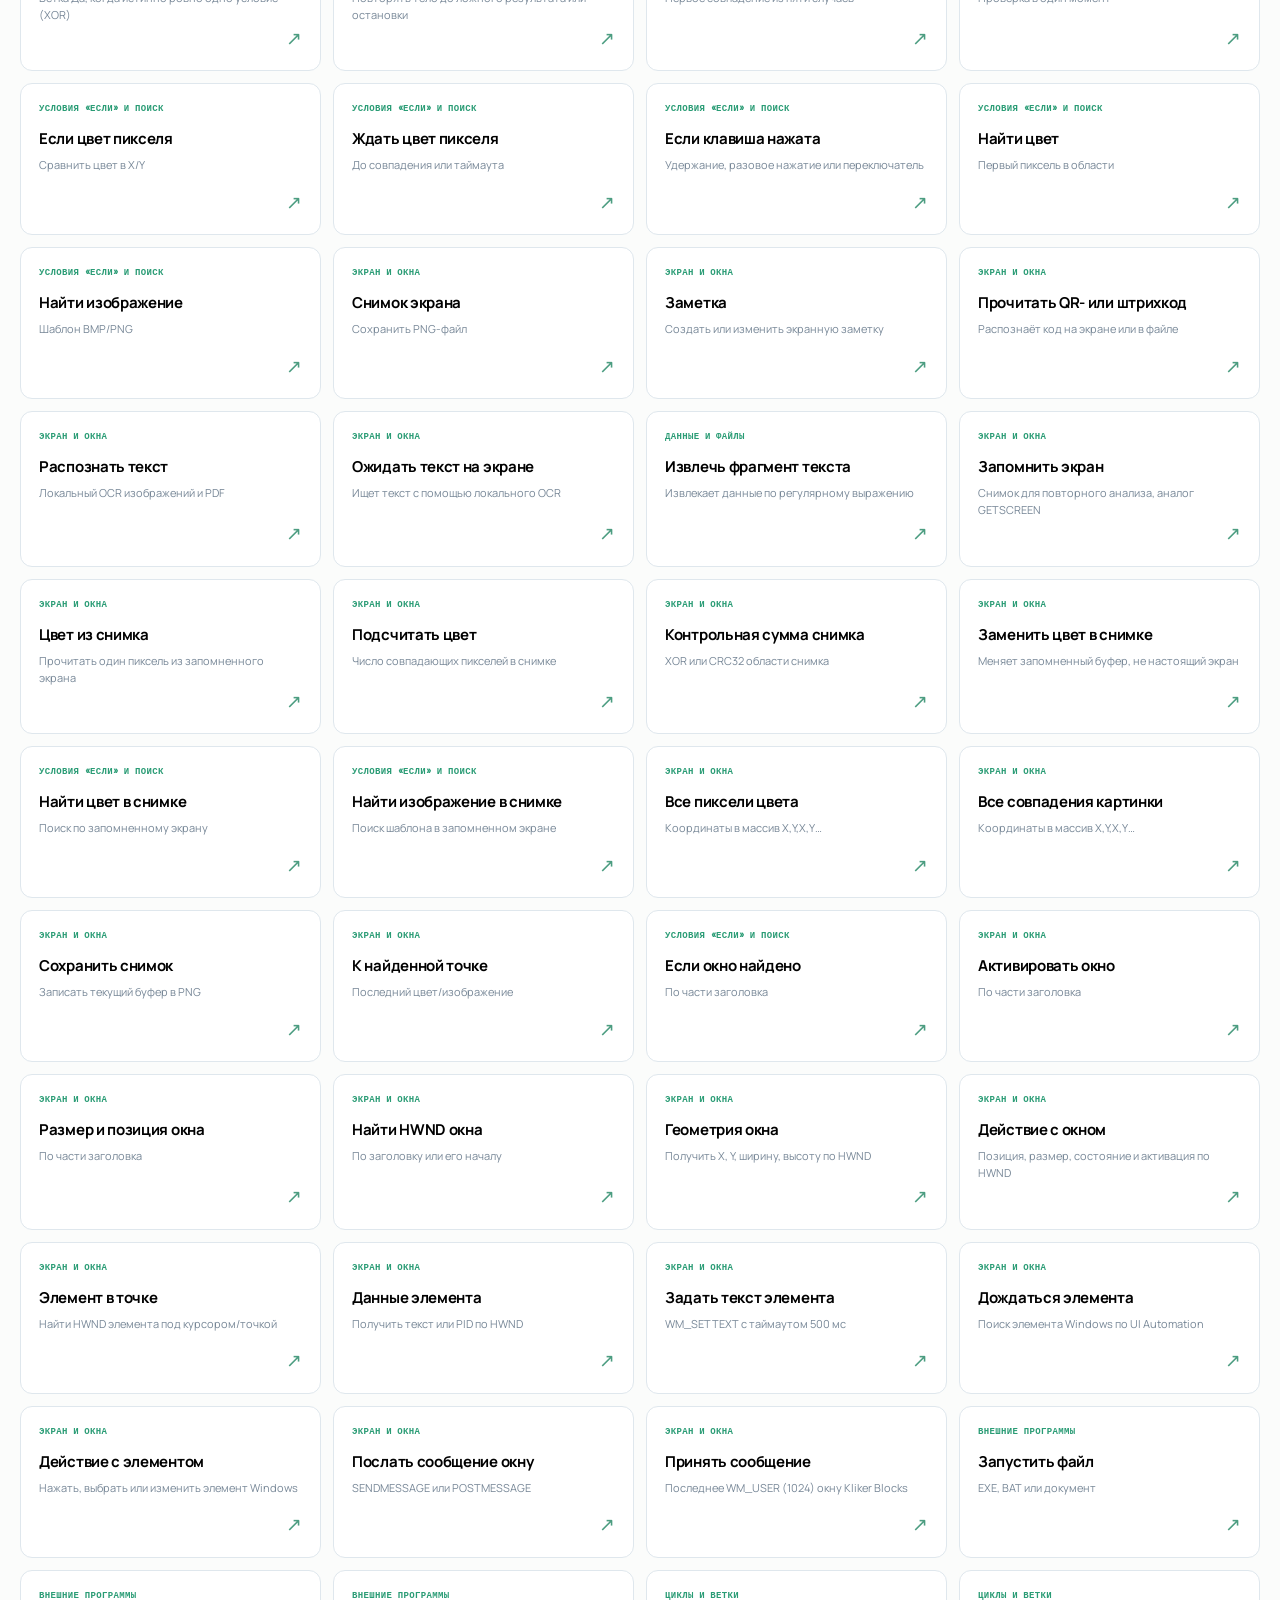
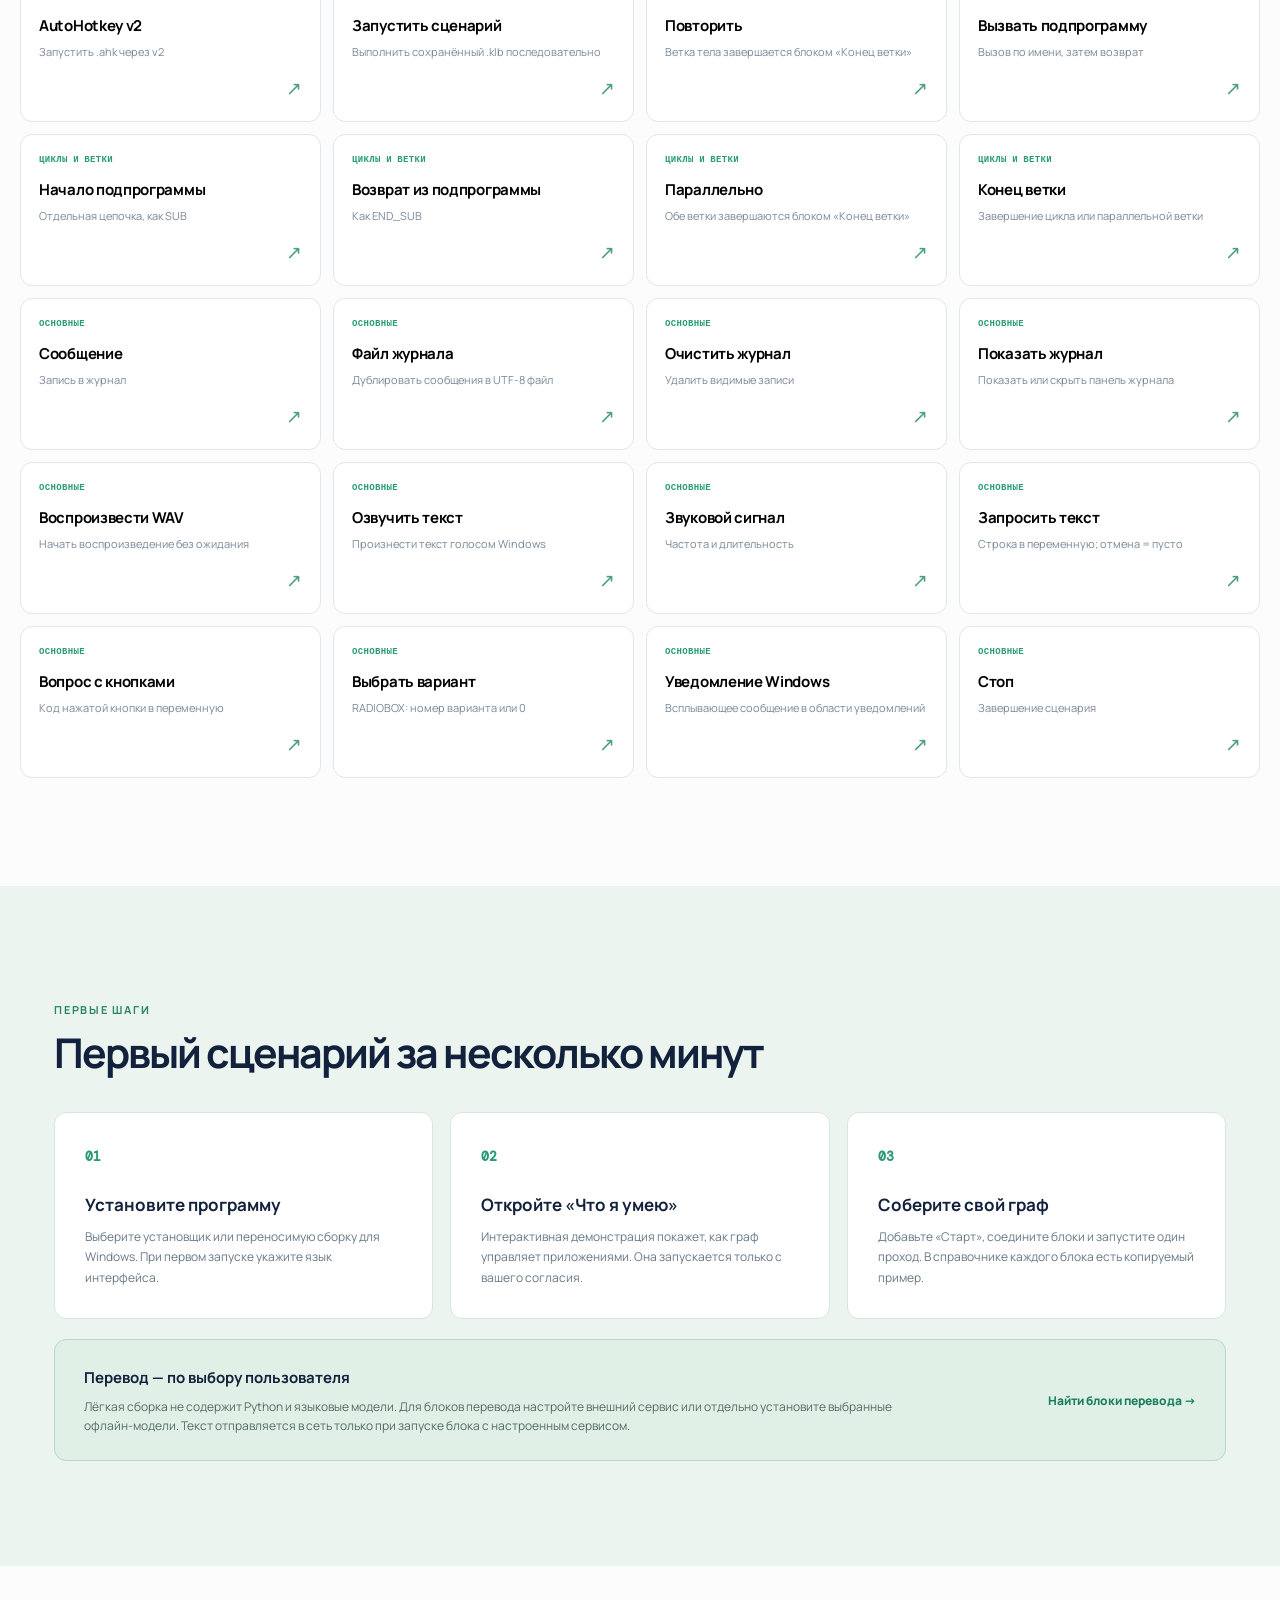
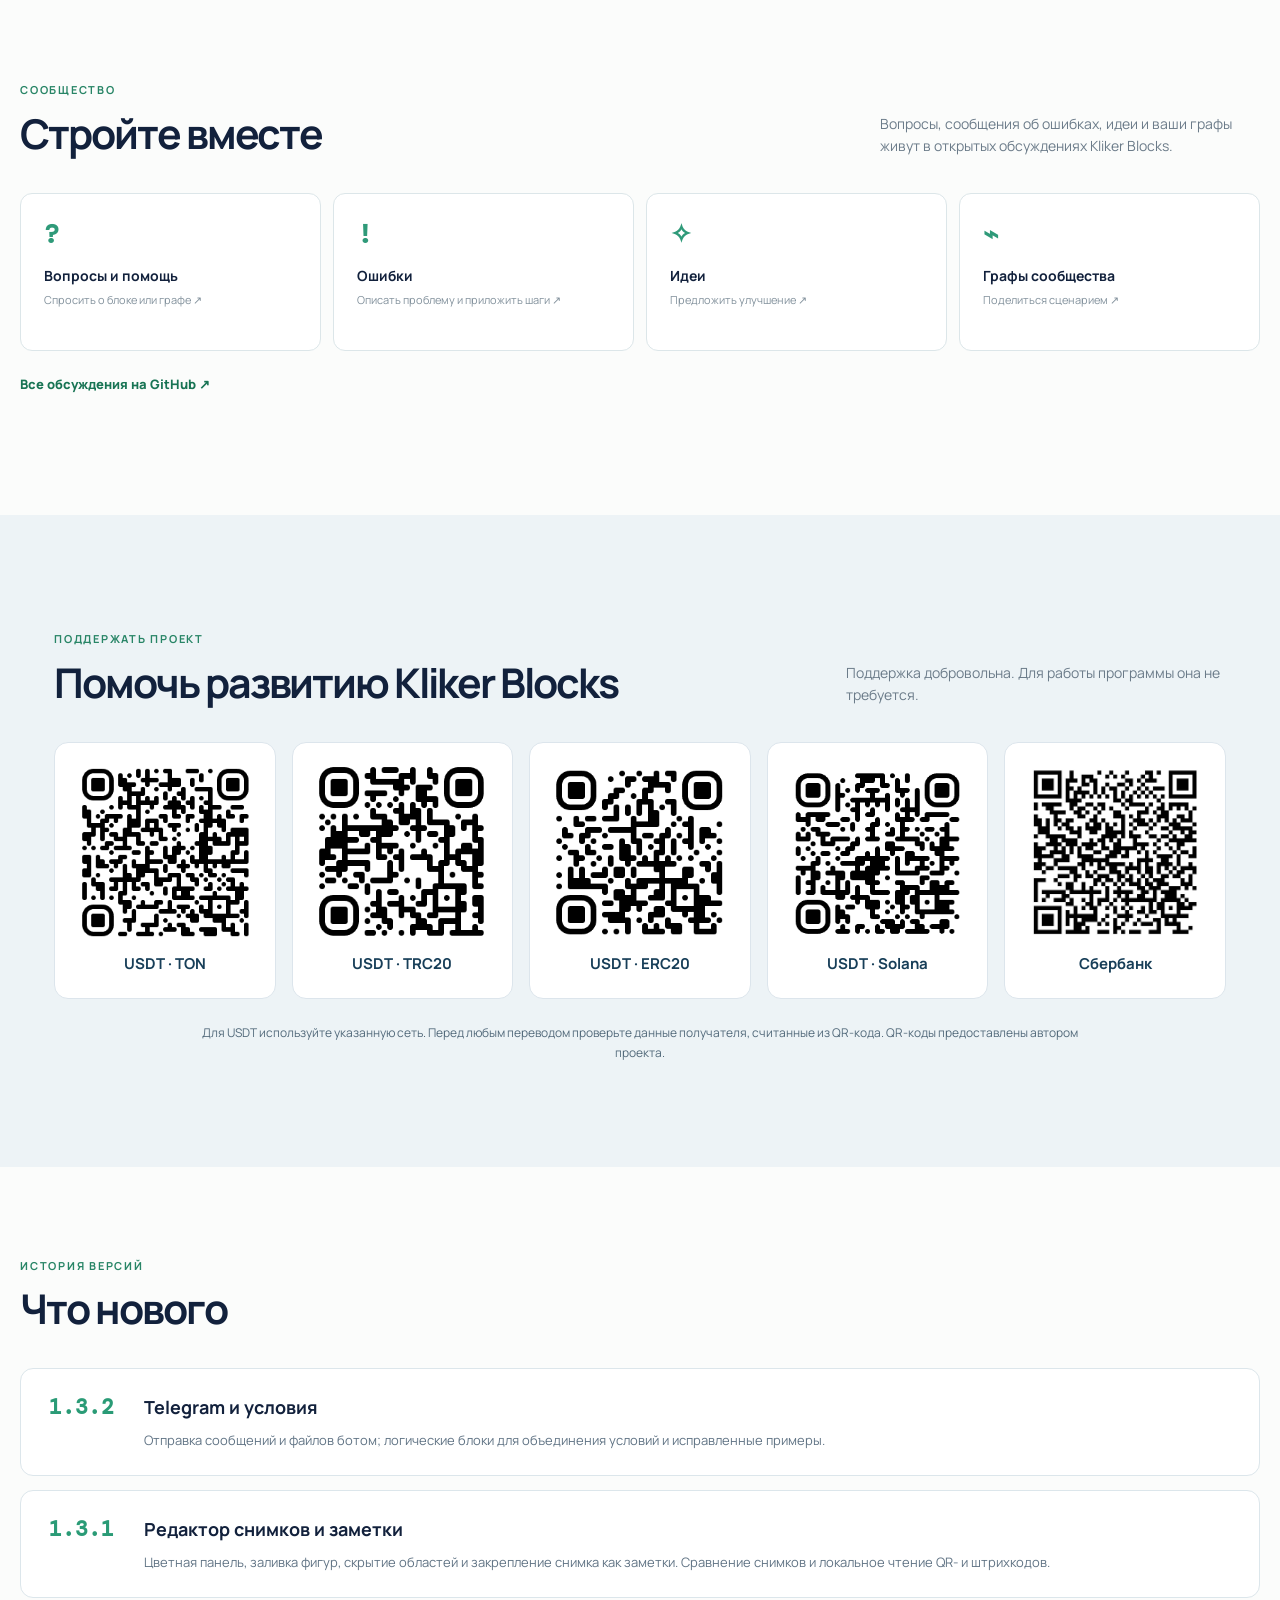
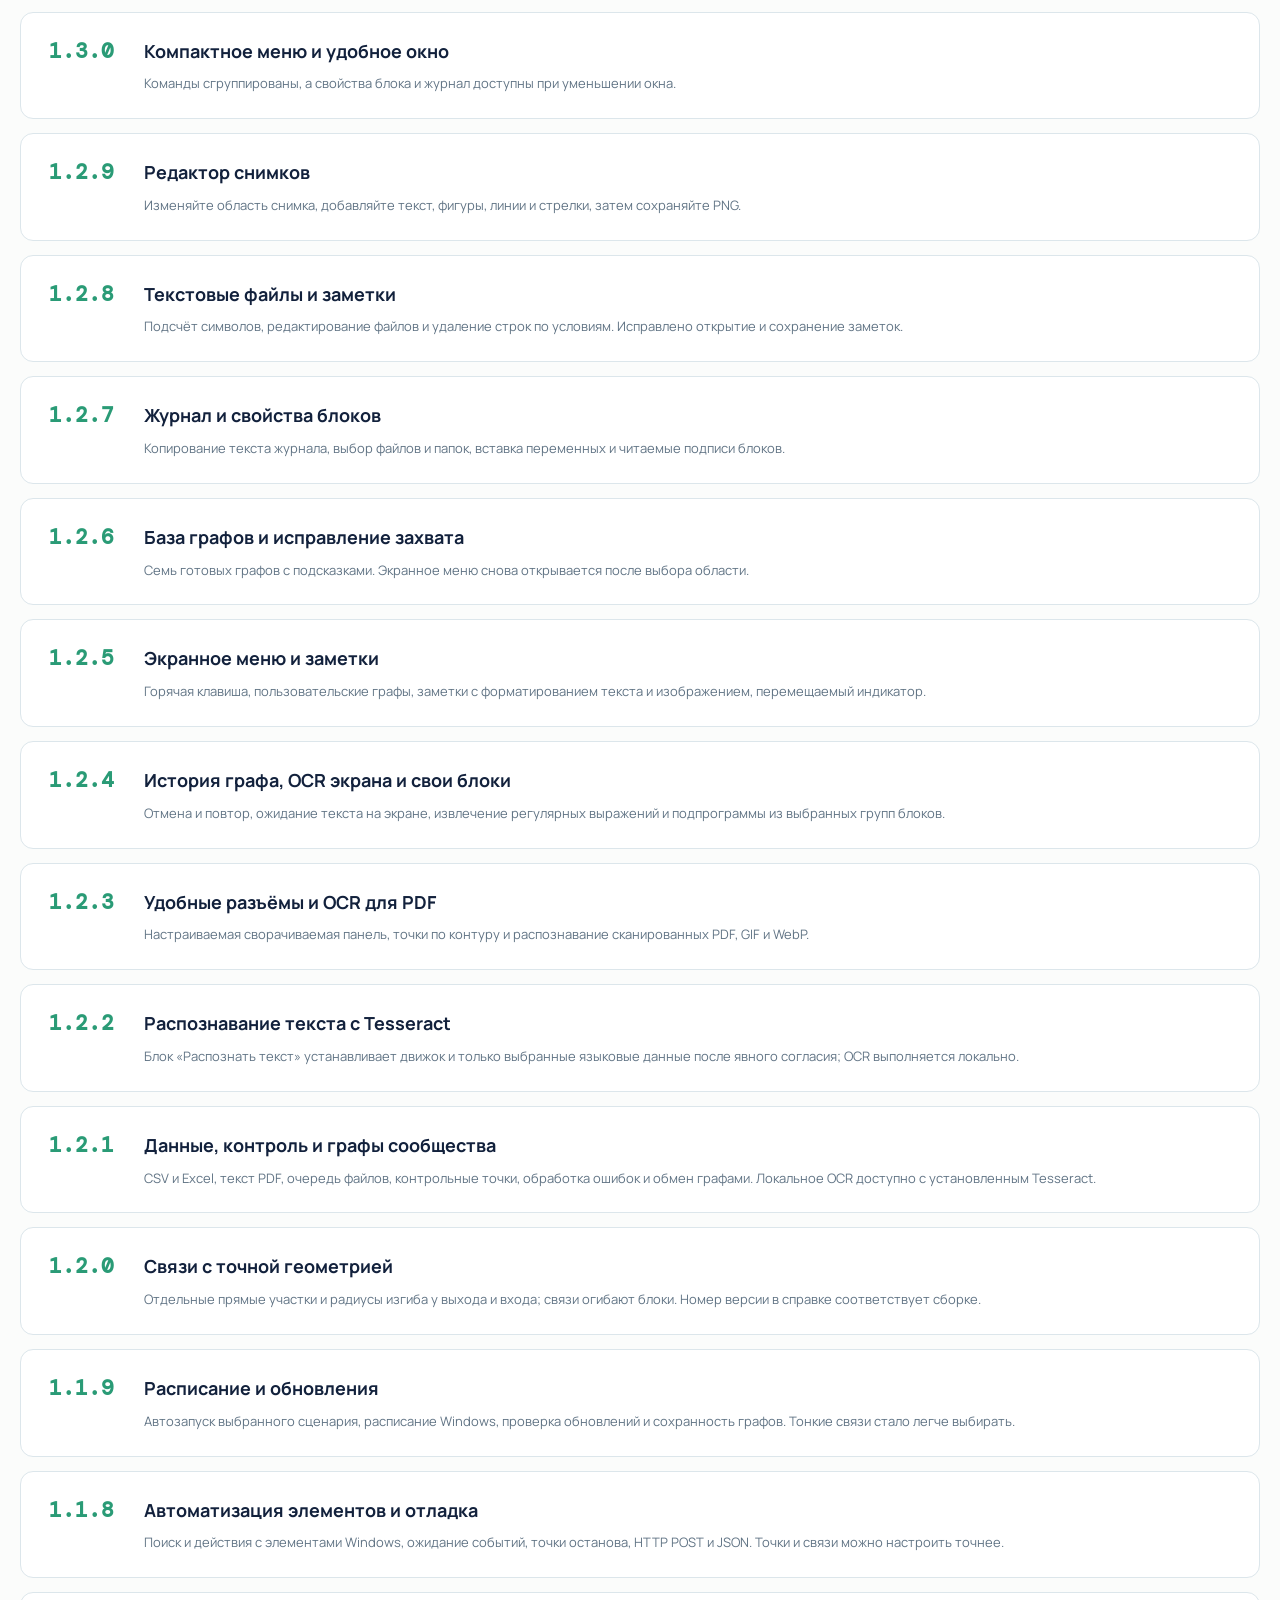
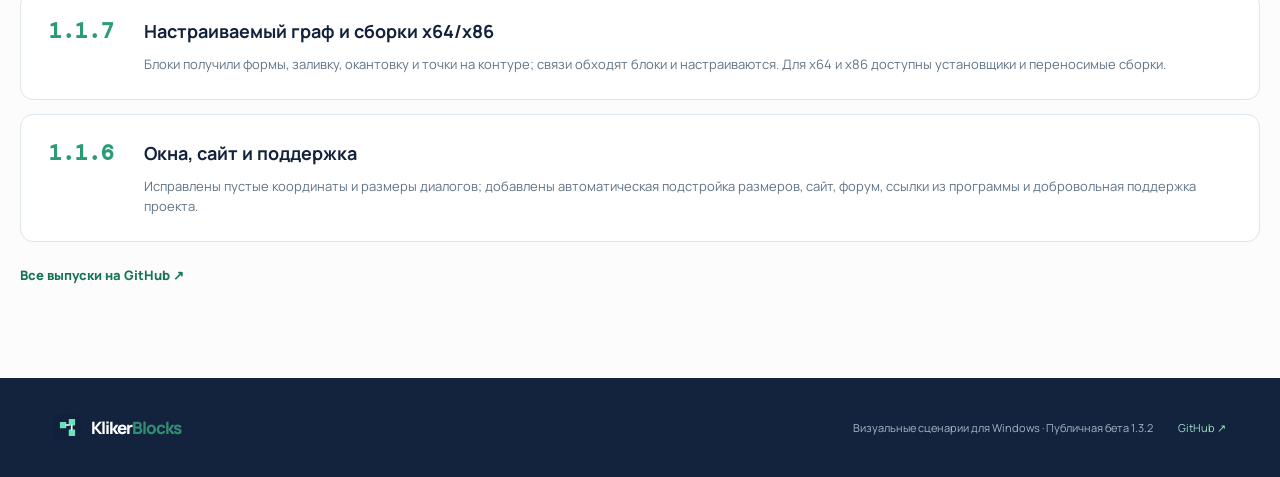
==== commit 12953006: "Publish Kliker Blocks 1.3.2 website" ====
--- a/docs/index.html
+++ b/docs/index.html
@@ -32,11 +32,11 @@
         <div class="preview-canvas"><div class="preview-grid"></div><div class="graph-row"><div class="graph-node start-node"><small>01 / <span data-i18n="previewFlow">ПОТОК</span></small><strong data-i18n="previewStart">Старт</strong><span data-i18n="previewStartSub">Начало сценария</span></div><div class="graph-link"><i></i></div><div class="graph-node cond-node"><small>02 / <span data-i18n="previewLogic">ЛОГИКА</span></small><strong data-i18n="previewCondition">Если условие</strong><span>counter &lt; 10</span></div><div class="graph-link"><i></i></div><div class="graph-node act-node"><small>03 / <span data-i18n="previewActionType">ДЕЙСТВИЕ</span></small><strong data-i18n="previewAction">Действие</strong><span data-i18n="previewActionSub">Сообщение · журнал</span></div></div><div class="preview-corner">100% <span>⊞</span></div></div>
         <div class="preview-log"><span class="log-light"></span><span data-i18n="previewLog">Сценарий завершён · 3 блока выполнено</span></div>
       </div>
-      <div class="hero-bottom"><span>107 <small data-i18n="statBlocks">блоков</small></span><span>2 <small data-i18n="statLanguages">языка интерфейса</small></span><span>1 <small data-i18n="statGraph">граф · два редактора</small></span></div>
+      <div class="hero-bottom"><span>112 <small data-i18n="statBlocks">блоков</small></span><span>2 <small data-i18n="statLanguages">языка интерфейса</small></span><span>1 <small data-i18n="statGraph">граф · два редактора</small></span></div>
     </section>
-    <section id="download" class="section download-section"><div class="shell"><div class="section-head"><div><p class="kicker" data-i18n="downloadKicker">ВЫПУСК 1.3.1</p><h2 data-i18n="downloadTitle">Выберите версию для Windows</h2></div><p data-i18n="downloadIntro">Установщик и переносимая сборка доступны для каждой архитектуры. Выбор языка интерфейса появится при первом запуске.</p></div><div class="download-grid">
-      <article class="download-card"><span class="download-arch" data-i18n="bits64">64 БИТ</span><h3>Windows x64</h3><p data-i18n="downloadX64Text">Рекомендуется для 64-разрядной Windows.</p><div class="download-links"><a href="https://github.com/Malyshrush/kliker-blocks/releases/download/v1.3.1/KlikerBlocks-Setup-1.3.1-x64.exe" data-i18n="downloadInstaller">Скачать установщик ↗</a><a href="https://github.com/Malyshrush/kliker-blocks/releases/download/v1.3.1/KlikerBlocks-Portable-1.3.1-x64.zip" data-i18n="downloadPortable">Переносимая ZIP-сборка ↗</a></div></article>
-      <article class="download-card"><span class="download-arch" data-i18n="bits32">32 БИТ</span><h3>Windows x86</h3><p data-i18n="downloadX86Text">Для 32-разрядной Windows; также запускается на x64.</p><div class="download-links"><a href="https://github.com/Malyshrush/kliker-blocks/releases/download/v1.3.1/KlikerBlocks-Setup-1.3.1-x86.exe" data-i18n="downloadInstaller">Скачать установщик ↗</a><a href="https://github.com/Malyshrush/kliker-blocks/releases/download/v1.3.1/KlikerBlocks-Portable-1.3.1-x86.zip" data-i18n="downloadPortable">Переносимая ZIP-сборка ↗</a></div></article>
+    <section id="download" class="section download-section"><div class="shell"><div class="section-head"><div><p class="kicker" data-i18n="downloadKicker">ВЫПУСК 1.3.2</p><h2 data-i18n="downloadTitle">Выберите версию для Windows</h2></div><p data-i18n="downloadIntro">Установщик и переносимая сборка доступны для каждой архитектуры. Выбор языка интерфейса появится при первом запуске.</p></div><div class="download-grid">
+      <article class="download-card"><span class="download-arch" data-i18n="bits64">64 БИТ</span><h3>Windows x64</h3><p data-i18n="downloadX64Text">Рекомендуется для 64-разрядной Windows.</p><div class="download-links"><a href="https://github.com/Malyshrush/kliker-blocks/releases/download/v1.3.2/KlikerBlocks-Setup-1.3.2-x64.exe" data-i18n="downloadInstaller">Скачать установщик ↗</a><a href="https://github.com/Malyshrush/kliker-blocks/releases/download/v1.3.2/KlikerBlocks-Portable-1.3.2-x64.zip" data-i18n="downloadPortable">Переносимая ZIP-сборка ↗</a></div></article>
+      <article class="download-card"><span class="download-arch" data-i18n="bits32">32 БИТ</span><h3>Windows x86</h3><p data-i18n="downloadX86Text">Для 32-разрядной Windows; также запускается на x64.</p><div class="download-links"><a href="https://github.com/Malyshrush/kliker-blocks/releases/download/v1.3.2/KlikerBlocks-Setup-1.3.2-x86.exe" data-i18n="downloadInstaller">Скачать установщик ↗</a><a href="https://github.com/Malyshrush/kliker-blocks/releases/download/v1.3.2/KlikerBlocks-Portable-1.3.2-x86.zip" data-i18n="downloadPortable">Переносимая ZIP-сборка ↗</a></div></article>
     </div><p class="download-note" data-i18n="downloadNote">Версия x86 проверена на 64-разрядной Windows. На отдельной 32-разрядной машине проверка пока не проводилась.</p></div></section>
     <section id="features" class="section section-ink"><div class="shell"><div class="section-head"><div><p class="kicker" data-i18n="featureKicker">ВОЗМОЖНОСТИ</p><h2 data-i18n="featureTitle">От простой кнопки до сложного процесса</h2></div><p data-i18n="featureIntro">Собирайте условия, циклы, работу с файлами, окнами и вводом в одном наглядном графе.</p></div><div class="feature-grid">
       <article class="feature-card"><span class="feature-icon">◇</span><h3 data-i18n="f1title">Граф и код</h3><p data-i18n="f1text">Переключайтесь между блоками и кодом. Настраивайте форму, заливку и точки на контуре блоков, а также вид связей со стрелкой.</p></article>
@@ -45,14 +45,14 @@
       <article class="feature-card"><span class="feature-icon">♫</span><h3 data-i18n="f4title">Диалоги и звук</h3><p data-i18n="f4text">Задавайте вопросы, показывайте уведомления, озвучивайте текст голосами Windows и ведите журнал действий.</p></article>
           <article class="feature-card"><span class="feature-icon">⌕</span><h3 data-i18n="f5title">Распознавание текста</h3><p data-i18n="f5text">Локальное распознавание текста через Tesseract. Движок и выбранные языки устанавливаются после согласия пользователя.</p></article>
     </div></div></section>
-    <section id="screenshots" class="section shell screenshot-section"><div class="section-head"><div><p class="kicker" data-i18n="screensKicker">ПРОГРАММА</p><h2 data-i18n="screensTitle">Посмотрите, как это выглядит</h2></div><p data-i18n="screensIntro">Снимки интерфейса Kliker Blocks; редактор показан в версии 1.3.1.</p></div><div class="screenshot-grid"><figure><img src="assets/screenshots/screenshot-editor-ru.png" alt="Цветные панели редактора снимков Kliker Blocks" loading="lazy"><figcaption data-i18n="screenScreenshotEditor">Редактор снимков</figcaption></figure><figure><img src="assets/screenshots/editor-ru.png" alt="Визуальный редактор Kliker Blocks" loading="lazy"><figcaption data-i18n="screenEditor">Визуальный редактор и журнал</figcaption></figure><figure><img src="assets/screenshots/automation-ru.png" alt="Автозапуск и расписание Kliker Blocks" loading="lazy"><figcaption data-i18n="screenAutomation">Автозапуск и расписание сценариев</figcaption></figure><figure><img src="assets/screenshots/help-ru.png" alt="Справка Kliker Blocks" loading="lazy"><figcaption data-i18n="screenHelp">Справка с примером графа</figcaption></figure><figure><img src="assets/screenshots/support-ru.png" alt="Поддержать Kliker Blocks" loading="lazy"><figcaption data-i18n="screenSupport">Поддержка проекта</figcaption></figure></div></section>
+    <section id="screenshots" class="section shell screenshot-section"><div class="section-head"><div><p class="kicker" data-i18n="screensKicker">ПРОГРАММА</p><h2 data-i18n="screensTitle">Посмотрите, как это выглядит</h2></div><p data-i18n="screensIntro">Снимки интерфейса Kliker Blocks; редактор показан в версии 1.3.2.</p></div><div class="screenshot-grid"><figure><img src="assets/screenshots/screenshot-editor-ru.png" alt="Цветные панели редактора снимков Kliker Blocks" loading="lazy"><figcaption data-i18n="screenScreenshotEditor">Редактор снимков</figcaption></figure><figure><img src="assets/screenshots/editor-ru.png" alt="Визуальный редактор Kliker Blocks" loading="lazy"><figcaption data-i18n="screenEditor">Визуальный редактор и журнал</figcaption></figure><figure><img src="assets/screenshots/automation-ru.png" alt="Автозапуск и расписание Kliker Blocks" loading="lazy"><figcaption data-i18n="screenAutomation">Автозапуск и расписание сценариев</figcaption></figure><figure><img src="assets/screenshots/help-ru.png" alt="Справка Kliker Blocks" loading="lazy"><figcaption data-i18n="screenHelp">Справка с примером графа</figcaption></figure><figure><img src="assets/screenshots/support-ru.png" alt="Поддержать Kliker Blocks" loading="lazy"><figcaption data-i18n="screenSupport">Поддержка проекта</figcaption></figure></div></section>
     <section id="catalog" class="section catalog-section shell"><div class="section-head"><div><p class="kicker" data-i18n="catalogKicker">СПРАВОЧНИК</p><h2 data-i18n="catalogTitle">Каждый блок — под рукой</h2></div><p data-i18n="catalogIntro">Описание, поля, ограничения и готовый граф для проверки. Данные взяты из встроенной справки версии 1.3.1.</p></div><div class="catalog-tools"><label class="search-wrap"><span>⌕</span><input id="block-search" type="search" placeholder="Название, параметр или функция…" autocomplete="off" aria-label="Поиск блоков"></label><select id="category-filter" aria-label="Категория"><option value="" data-i18n="allCategories">Все категории</option></select><span id="block-count" class="block-count"></span></div><div id="block-grid" class="block-grid"><p class="loading" data-i18n="loading">Загрузка справочника…</p></div><p id="empty-state" class="empty-state" hidden data-i18n="noResults">По этому запросу блоки не найдены.</p></section>
     <section id="start" class="section start-section"><div class="shell"><div class="section-head"><div><p class="kicker" data-i18n="startKicker">ПЕРВЫЕ ШАГИ</p><h2 data-i18n="startTitle">Первый сценарий за несколько минут</h2></div></div><div class="steps"><article><b>01</b><h3 data-i18n="s1title">Установите программу</h3><p data-i18n="s1text">Выберите установщик или переносимую сборку для Windows. При первом запуске укажите язык интерфейса.</p></article><article><b>02</b><h3 data-i18n="s2title">Откройте «Что я умею»</h3><p data-i18n="s2text">Интерактивная демонстрация покажет, как граф управляет приложениями. Она запускается только с вашего согласия.</p></article><article><b>03</b><h3 data-i18n="s3title">Соберите свой граф</h3><p data-i18n="s3text">Добавьте «Старт», соедините блоки и запустите один проход. В справочнике каждого блока есть копируемый пример.</p></article></div><div class="start-callout"><div><strong data-i18n="translationTitle">Перевод — по выбору пользователя</strong><p data-i18n="translationText">Лёгкая сборка не содержит Python и языковые модели. Для блоков перевода настройте внешний сервис или отдельно установите выбранные офлайн-модели. Текст отправляется в сеть только при запуске блока с настроенным сервисом.</p></div><a href="#catalog" data-i18n="translationLink">Найти блоки перевода →</a></div></div></section>
     <section id="community" class="section community-section shell"><div class="section-head"><div><p class="kicker" data-i18n="communityKicker">СООБЩЕСТВО</p><h2 data-i18n="communityTitle">Стройте вместе</h2></div><p data-i18n="communityIntro">Вопросы, сообщения об ошибках, идеи и ваши графы живут в открытых обсуждениях Kliker Blocks.</p></div><div class="community-grid"><a href="https://github.com/Malyshrush/kliker-blocks-site/discussions/2"><span>?</span><strong data-i18n="cQuestions">Вопросы и помощь</strong><small data-i18n="cQuestionsSub">Спросить о блоке или графе ↗</small></a><a href="https://github.com/Malyshrush/kliker-blocks-site/discussions/3"><span>!</span><strong data-i18n="cBugs">Ошибки</strong><small data-i18n="cBugsSub">Описать проблему и приложить шаги ↗</small></a><a href="https://github.com/Malyshrush/kliker-blocks-site/discussions/4"><span>✧</span><strong data-i18n="cIdeas">Идеи</strong><small data-i18n="cIdeasSub">Предложить улучшение ↗</small></a><a href="https://github.com/Malyshrush/kliker-blocks-site/discussions/5"><span>⌁</span><strong data-i18n="cGraphs">Графы сообщества</strong><small data-i18n="cGraphsSub">Поделиться сценарием ↗</small></a></div><a class="community-main" href="https://github.com/Malyshrush/kliker-blocks-site/discussions" data-i18n="allDiscussions">Все обсуждения на GitHub ↗</a></section>
     <section id="support" class="section support-section"><div class="shell"><div class="section-head"><div><p class="kicker" data-i18n="supportKicker">ПОДДЕРЖАТЬ ПРОЕКТ</p><h2 data-i18n="supportTitle">Помочь развитию Kliker Blocks</h2></div><p data-i18n="supportIntro">Поддержка добровольна. Для работы программы она не требуется.</p></div><div class="qr-grid"><article><img src="assets/support/usdt-ton.png" alt="USDT TON QR" loading="lazy"><strong>USDT · TON</strong></article><article><img src="assets/support/usdt-trc20.png" alt="USDT TRC20 QR" loading="lazy"><strong>USDT · TRC20</strong></article><article><img src="assets/support/usdt-erc20.png" alt="USDT ERC20 QR" loading="lazy"><strong>USDT · ERC20</strong></article><article><img src="assets/support/usdt-sol.png" alt="USDT Solana QR" loading="lazy"><strong>USDT · Solana</strong></article><article><img src="assets/support/sberbank.jpg" alt="Sberbank QR" loading="lazy"><strong data-i18n="sberbank">Сбербанк</strong></article></div><p class="support-note" data-i18n="supportNote">Для USDT используйте указанную сеть. Перед любым переводом проверьте данные получателя, считанные из QR-кода. QR-коды предоставлены автором проекта.</p></div></section>
-    <section id="updates" class="section updates-section shell"><div class="section-head"><div><p class="kicker" data-i18n="updatesKicker">ИСТОРИЯ ВЕРСИЙ</p><h2 data-i18n="updatesTitle">Что нового</h2></div></div><div class="update-card"><span>1.3.1</span><div><h3 data-i18n="update131Title">Редактор снимков и заметки</h3><p data-i18n="update131Text">Цветная панель, заливка фигур, скрытие областей и закрепление снимка как заметки. Сравнение снимков и локальное чтение QR- и штрихкодов.</p></div></div><div class="update-card"><span>1.3.0</span><div><h3 data-i18n="update130Title">Компактное меню и удобное окно</h3><p data-i18n="update130Text">Команды сгруппированы, а свойства блока и журнал доступны при уменьшении окна.</p></div></div><div class="update-card"><span>1.2.9</span><div><h3 data-i18n="update129Title">Редактор снимков</h3><p data-i18n="update129Text">Изменяйте область снимка, добавляйте текст, фигуры, линии и стрелки, затем сохраняйте PNG.</p></div></div><div class="update-card"><span>1.2.8</span><div><h3 data-i18n="update128Title">Текстовые файлы и заметки</h3><p data-i18n="update128Text">Подсчёт символов, редактирование файлов и удаление строк по условиям. Исправлено открытие и сохранение заметок.</p></div></div><div class="update-card"><span>1.2.7</span><div><h3 data-i18n="update127Title">Журнал и свойства блоков</h3><p data-i18n="update127Text">Копирование текста журнала, выбор файлов и папок, вставка переменных и читаемые подписи блоков.</p></div></div><div class="update-card"><span>1.2.6</span><div><h3 data-i18n="update126Title">База графов и исправление захвата</h3><p data-i18n="update126Text">Семь готовых графов с подсказками. Экранное меню снова открывается после выбора области.</p></div></div><div class="update-card"><span>1.2.5</span><div><h3 data-i18n="update125Title">Экранное меню и заметки</h3><p data-i18n="update125Text">Горячая клавиша, свои графы, заметки с форматированием и изображением, перемещаемый индикатор.</p></div></div><div class="update-card"><span>1.2.4</span><div><h3 data-i18n="update124Title">История графа, OCR экрана и свои блоки</h3><p data-i18n="update124Text">Отмена и повтор, ожидание текста на экране, извлечение регулярных выражений и подпрограммы из выбранных групп блоков.</p></div></div><div class="update-card"><span>1.2.3</span><div><h3 data-i18n="update123Title">Удобные разъёмы и OCR для PDF</h3><p data-i18n="update123Text">Настраиваемая сворачиваемая панель, точки по контуру и распознавание сканированных PDF, GIF и WebP.</p></div></div><div class="update-card"><span>1.2.2</span><div><h3 data-i18n="update122Title">Распознавание текста с Tesseract</h3><p data-i18n="update122Text">Блок «Распознать текст» устанавливает движок и выбранные языки после согласия пользователя. Распознавание выполняется локально.</p></div></div><div class="update-card"><span>1.2.1</span><div><h3 data-i18n="update121Title">Данные, контроль и графы сообщества</h3><p data-i18n="update121Text">CSV и Excel, текст PDF, очередь файлов, контрольные точки, обработка ошибок и обмен графами. Локальное OCR доступно с установленным Tesseract.</p></div></div><div class="update-card"><span>1.2.0</span><div><h3 data-i18n="update120Title">Связи с точной геометрией</h3><p data-i18n="update120Text">Отдельные прямые участки и радиусы изгиба у выхода и входа; связи огибают блоки. Номер версии в справке соответствует сборке.</p></div></div><div class="update-card"><span>1.1.9</span><div><h3 data-i18n="update119Title">Расписание и обновления</h3><p data-i18n="update119Text">Автозапуск выбранного сценария, расписание Windows, проверка обновлений и сохранность графов. Тонкие связи стало легче выбирать.</p></div></div><div class="update-card"><span>1.1.8</span><div><h3 data-i18n="update118Title">Автоматизация элементов и отладка</h3><p data-i18n="update118Text">Поиск элементов Windows, ожидание событий, точки останова, HTTP POST и JSON; настройка точек и изгибов связей.</p></div></div><div class="update-card"><span>1.1.7</span><div><h3 data-i18n="update117Title">Настраиваемый граф и сборки x64/x86</h3><p data-i18n="update117Text">Блоки получили формы, заливку, окантовку и точки на контуре; связи обходят блоки и настраиваются. Для x64 и x86 доступны установщики и переносимые сборки.</p></div></div><div class="update-card"><span>1.1.6</span><div><h3 data-i18n="update116Title">Окна, сайт и поддержка</h3><p data-i18n="update116Text">Исправлены пустые координаты и размеры диалогов; добавлены автоматическая подстройка размеров, сайт, форум, ссылки из программы и добровольная поддержка проекта.</p></div></div><a class="community-main" href="https://github.com/Malyshrush/kliker-blocks/releases" data-i18n="allVersions">Все выпуски на GitHub ↗</a></section>
+    <section id="updates" class="section updates-section shell"><div class="section-head"><div><p class="kicker" data-i18n="updatesKicker">ИСТОРИЯ ВЕРСИЙ</p><h2 data-i18n="updatesTitle">Что нового</h2></div></div><div class="update-card"><span>1.3.2</span><div><h3 data-i18n="update132Title">Telegram и условия</h3><p data-i18n="update132Text">Отправка сообщений и файлов ботом; логические блоки для объединения условий и исправленные примеры.</p></div></div><div class="update-card"><span>1.3.1</span><div><h3 data-i18n="update131Title">Редактор снимков и заметки</h3><p data-i18n="update131Text">Цветная панель, заливка фигур, скрытие областей и закрепление снимка как заметки. Сравнение снимков и локальное чтение QR- и штрихкодов.</p></div></div><div class="update-card"><span>1.3.0</span><div><h3 data-i18n="update130Title">Компактное меню и удобное окно</h3><p data-i18n="update130Text">Команды сгруппированы, а свойства блока и журнал доступны при уменьшении окна.</p></div></div><div class="update-card"><span>1.2.9</span><div><h3 data-i18n="update129Title">Редактор снимков</h3><p data-i18n="update129Text">Изменяйте область снимка, добавляйте текст, фигуры, линии и стрелки, затем сохраняйте PNG.</p></div></div><div class="update-card"><span>1.2.8</span><div><h3 data-i18n="update128Title">Текстовые файлы и заметки</h3><p data-i18n="update128Text">Подсчёт символов, редактирование файлов и удаление строк по условиям. Исправлено открытие и сохранение заметок.</p></div></div><div class="update-card"><span>1.2.7</span><div><h3 data-i18n="update127Title">Журнал и свойства блоков</h3><p data-i18n="update127Text">Копирование текста журнала, выбор файлов и папок, вставка переменных и читаемые подписи блоков.</p></div></div><div class="update-card"><span>1.2.6</span><div><h3 data-i18n="update126Title">База графов и исправление захвата</h3><p data-i18n="update126Text">Семь готовых графов с подсказками. Экранное меню снова открывается после выбора области.</p></div></div><div class="update-card"><span>1.2.5</span><div><h3 data-i18n="update125Title">Экранное меню и заметки</h3><p data-i18n="update125Text">Горячая клавиша, свои графы, заметки с форматированием и изображением, перемещаемый индикатор.</p></div></div><div class="update-card"><span>1.2.4</span><div><h3 data-i18n="update124Title">История графа, OCR экрана и свои блоки</h3><p data-i18n="update124Text">Отмена и повтор, ожидание текста на экране, извлечение регулярных выражений и подпрограммы из выбранных групп блоков.</p></div></div><div class="update-card"><span>1.2.3</span><div><h3 data-i18n="update123Title">Удобные разъёмы и OCR для PDF</h3><p data-i18n="update123Text">Настраиваемая сворачиваемая панель, точки по контуру и распознавание сканированных PDF, GIF и WebP.</p></div></div><div class="update-card"><span>1.2.2</span><div><h3 data-i18n="update122Title">Распознавание текста с Tesseract</h3><p data-i18n="update122Text">Блок «Распознать текст» устанавливает движок и выбранные языки после согласия пользователя. Распознавание выполняется локально.</p></div></div><div class="update-card"><span>1.2.1</span><div><h3 data-i18n="update121Title">Данные, контроль и графы сообщества</h3><p data-i18n="update121Text">CSV и Excel, текст PDF, очередь файлов, контрольные точки, обработка ошибок и обмен графами. Локальное OCR доступно с установленным Tesseract.</p></div></div><div class="update-card"><span>1.2.0</span><div><h3 data-i18n="update120Title">Связи с точной геометрией</h3><p data-i18n="update120Text">Отдельные прямые участки и радиусы изгиба у выхода и входа; связи огибают блоки. Номер версии в справке соответствует сборке.</p></div></div><div class="update-card"><span>1.1.9</span><div><h3 data-i18n="update119Title">Расписание и обновления</h3><p data-i18n="update119Text">Автозапуск выбранного сценария, расписание Windows, проверка обновлений и сохранность графов. Тонкие связи стало легче выбирать.</p></div></div><div class="update-card"><span>1.1.8</span><div><h3 data-i18n="update118Title">Автоматизация элементов и отладка</h3><p data-i18n="update118Text">Поиск элементов Windows, ожидание событий, точки останова, HTTP POST и JSON; настройка точек и изгибов связей.</p></div></div><div class="update-card"><span>1.1.7</span><div><h3 data-i18n="update117Title">Настраиваемый граф и сборки x64/x86</h3><p data-i18n="update117Text">Блоки получили формы, заливку, окантовку и точки на контуре; связи обходят блоки и настраиваются. Для x64 и x86 доступны установщики и переносимые сборки.</p></div></div><div class="update-card"><span>1.1.6</span><div><h3 data-i18n="update116Title">Окна, сайт и поддержка</h3><p data-i18n="update116Text">Исправлены пустые координаты и размеры диалогов; добавлены автоматическая подстройка размеров, сайт, форум, ссылки из программы и добровольная поддержка проекта.</p></div></div><a class="community-main" href="https://github.com/Malyshrush/kliker-blocks/releases" data-i18n="allVersions">Все выпуски на GitHub ↗</a></section>
   </main>
-  <footer><div class="shell footer-row"><div class="brand"><img src="assets/mark.svg" alt=""><span>Kliker<span class="brand-accent">Blocks</span></span></div><p data-i18n="footerText">Визуальные сценарии для Windows · Публичная бета 1.3.1</p><a href="https://github.com/Malyshrush/kliker-blocks-site">GitHub ↗</a></div></footer>
+  <footer><div class="shell footer-row"><div class="brand"><img src="assets/mark.svg" alt=""><span>Kliker<span class="brand-accent">Blocks</span></span></div><p data-i18n="footerText">Визуальные сценарии для Windows · Публичная бета 1.3.2</p><a href="https://github.com/Malyshrush/kliker-blocks-site">GitHub ↗</a></div></footer>
   <dialog id="block-dialog" class="block-dialog"><button id="dialog-close" class="dialog-close" type="button" aria-label="Закрыть" data-i18n-aria="closeDialog">×</button><div id="dialog-body"></div></dialog>
 </body>
 </html>
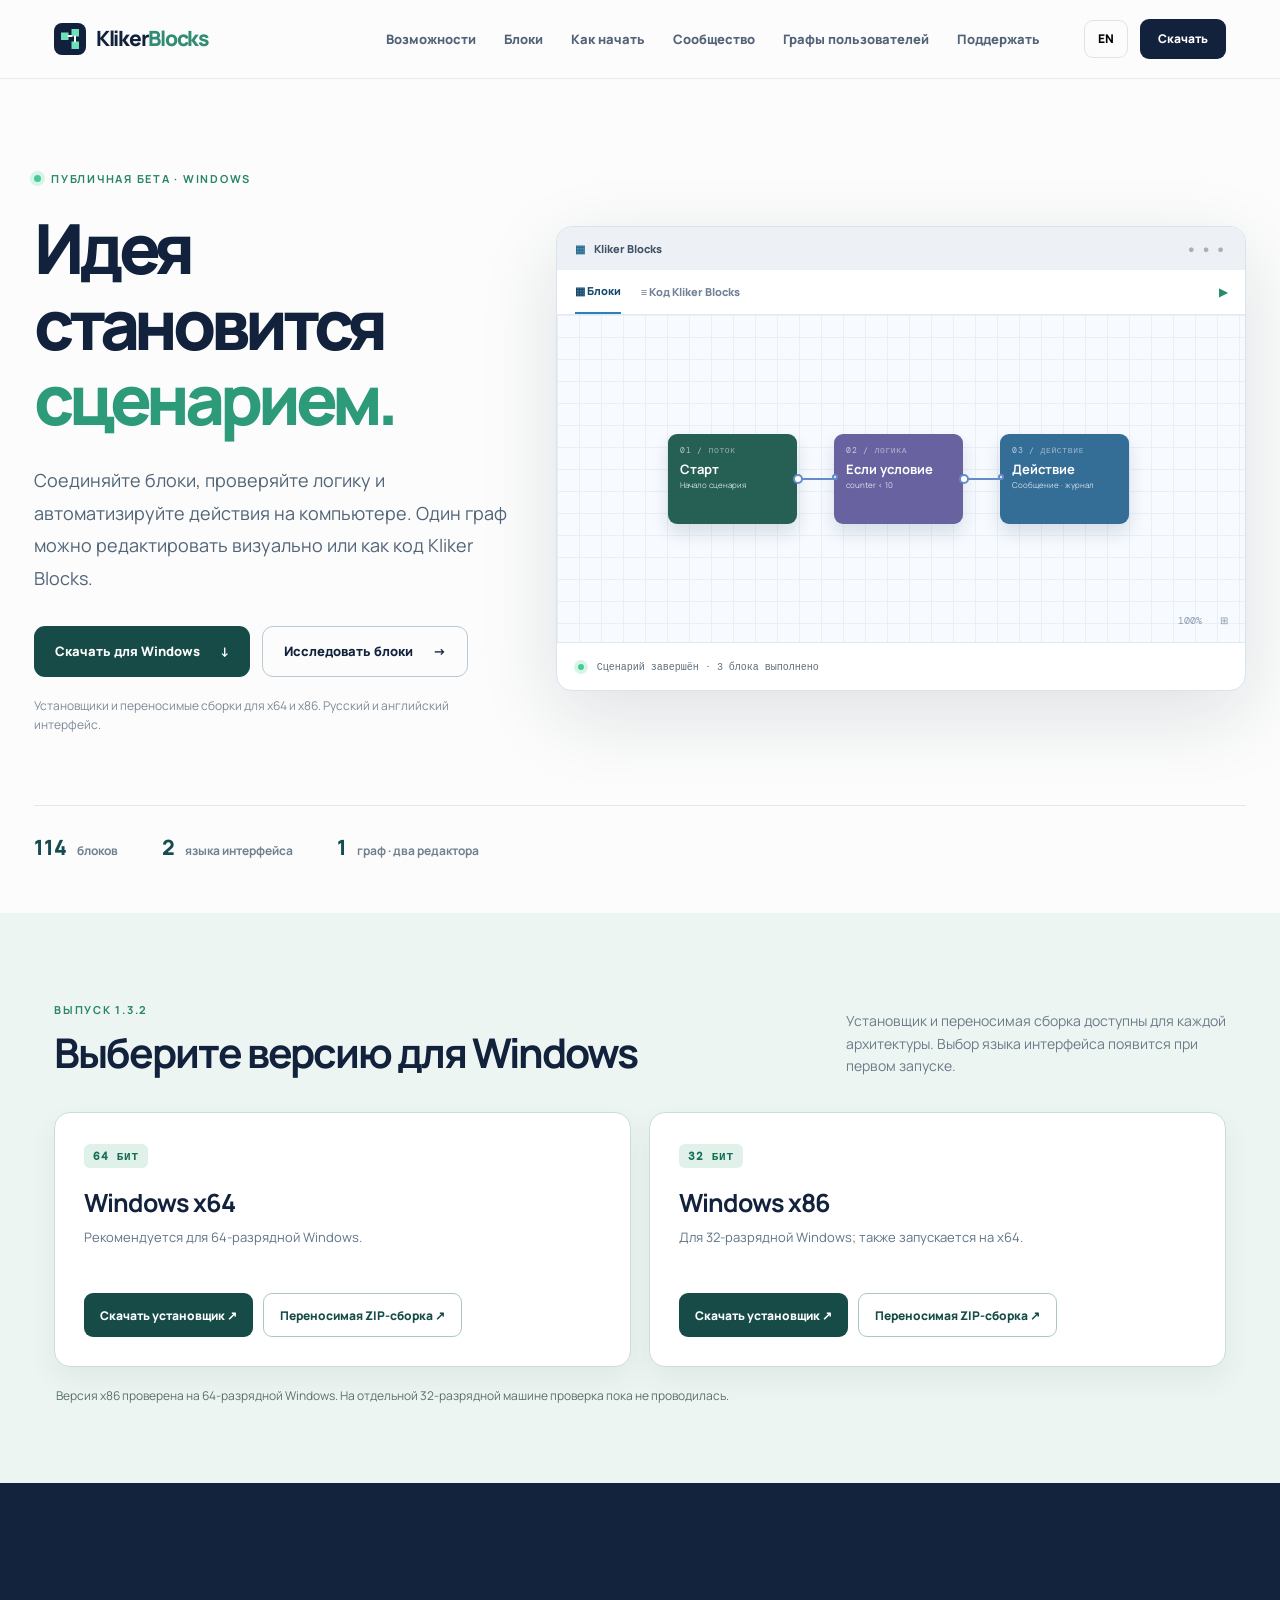
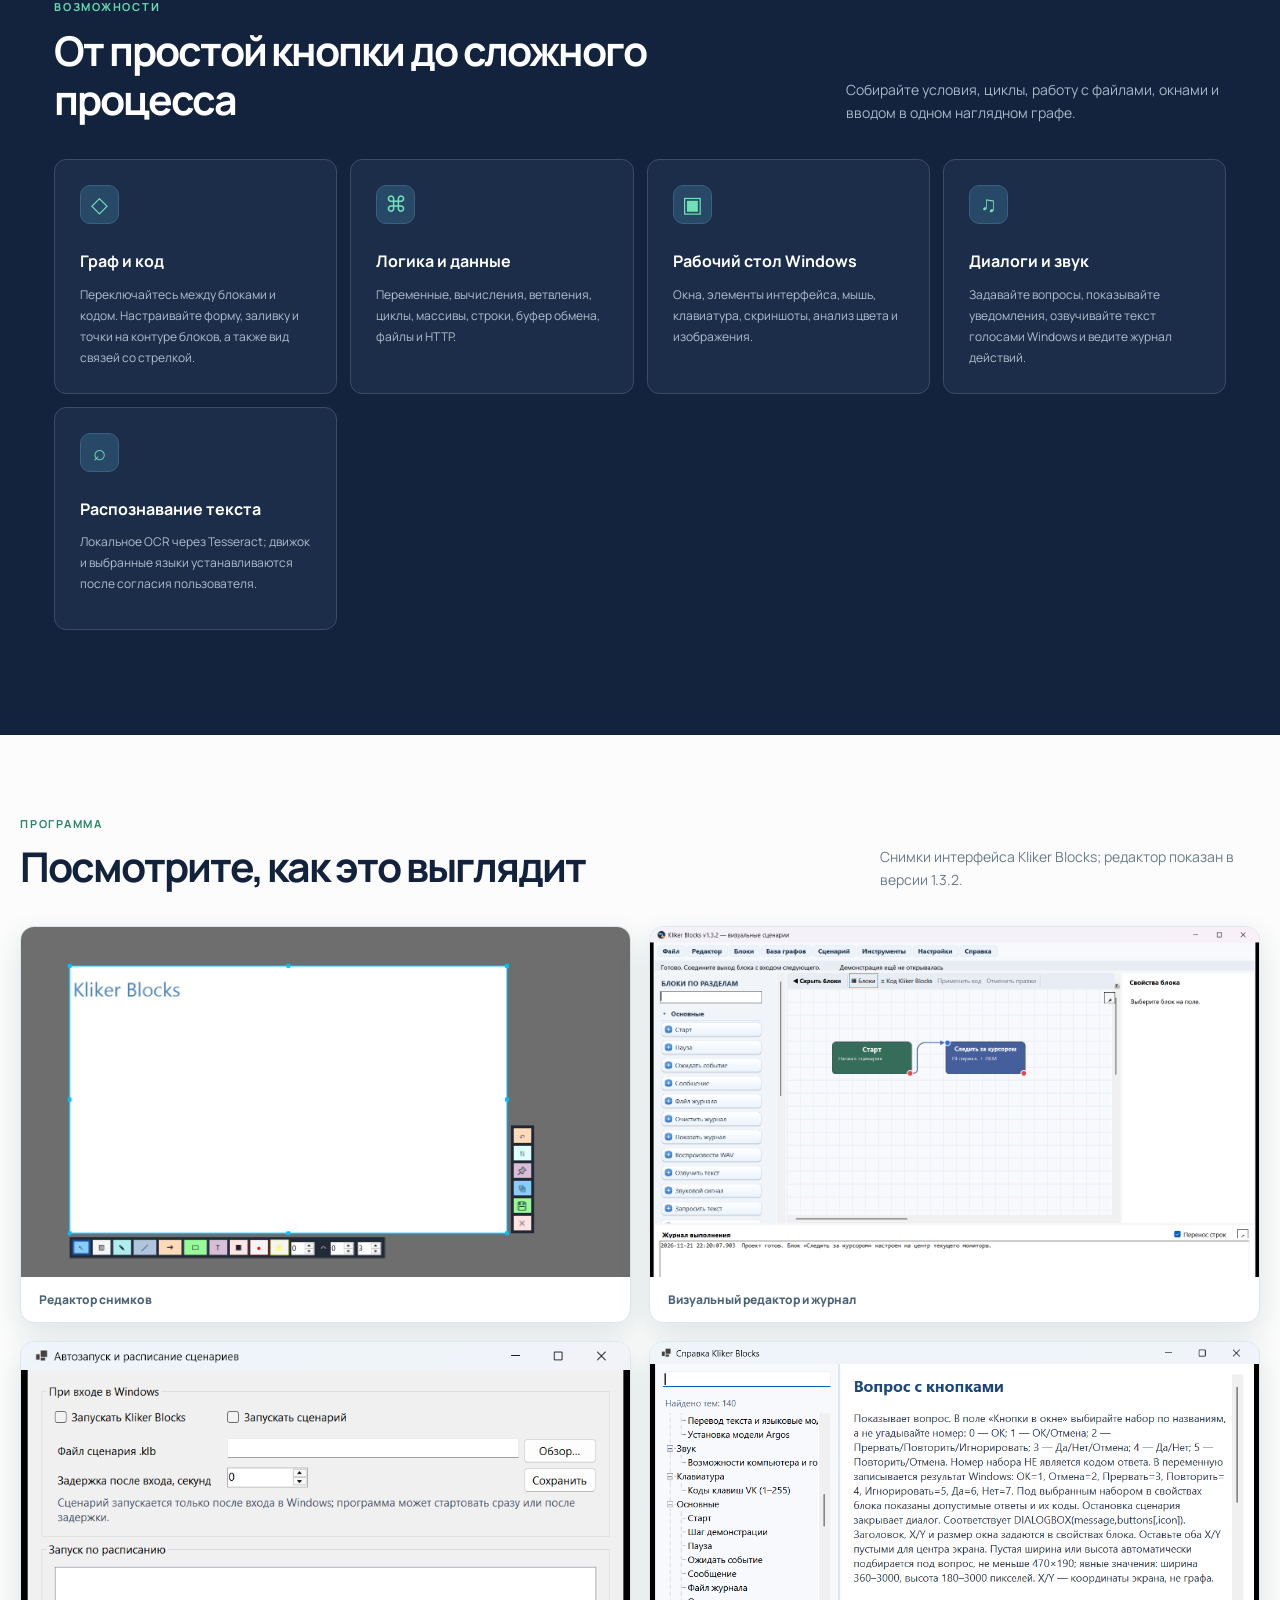
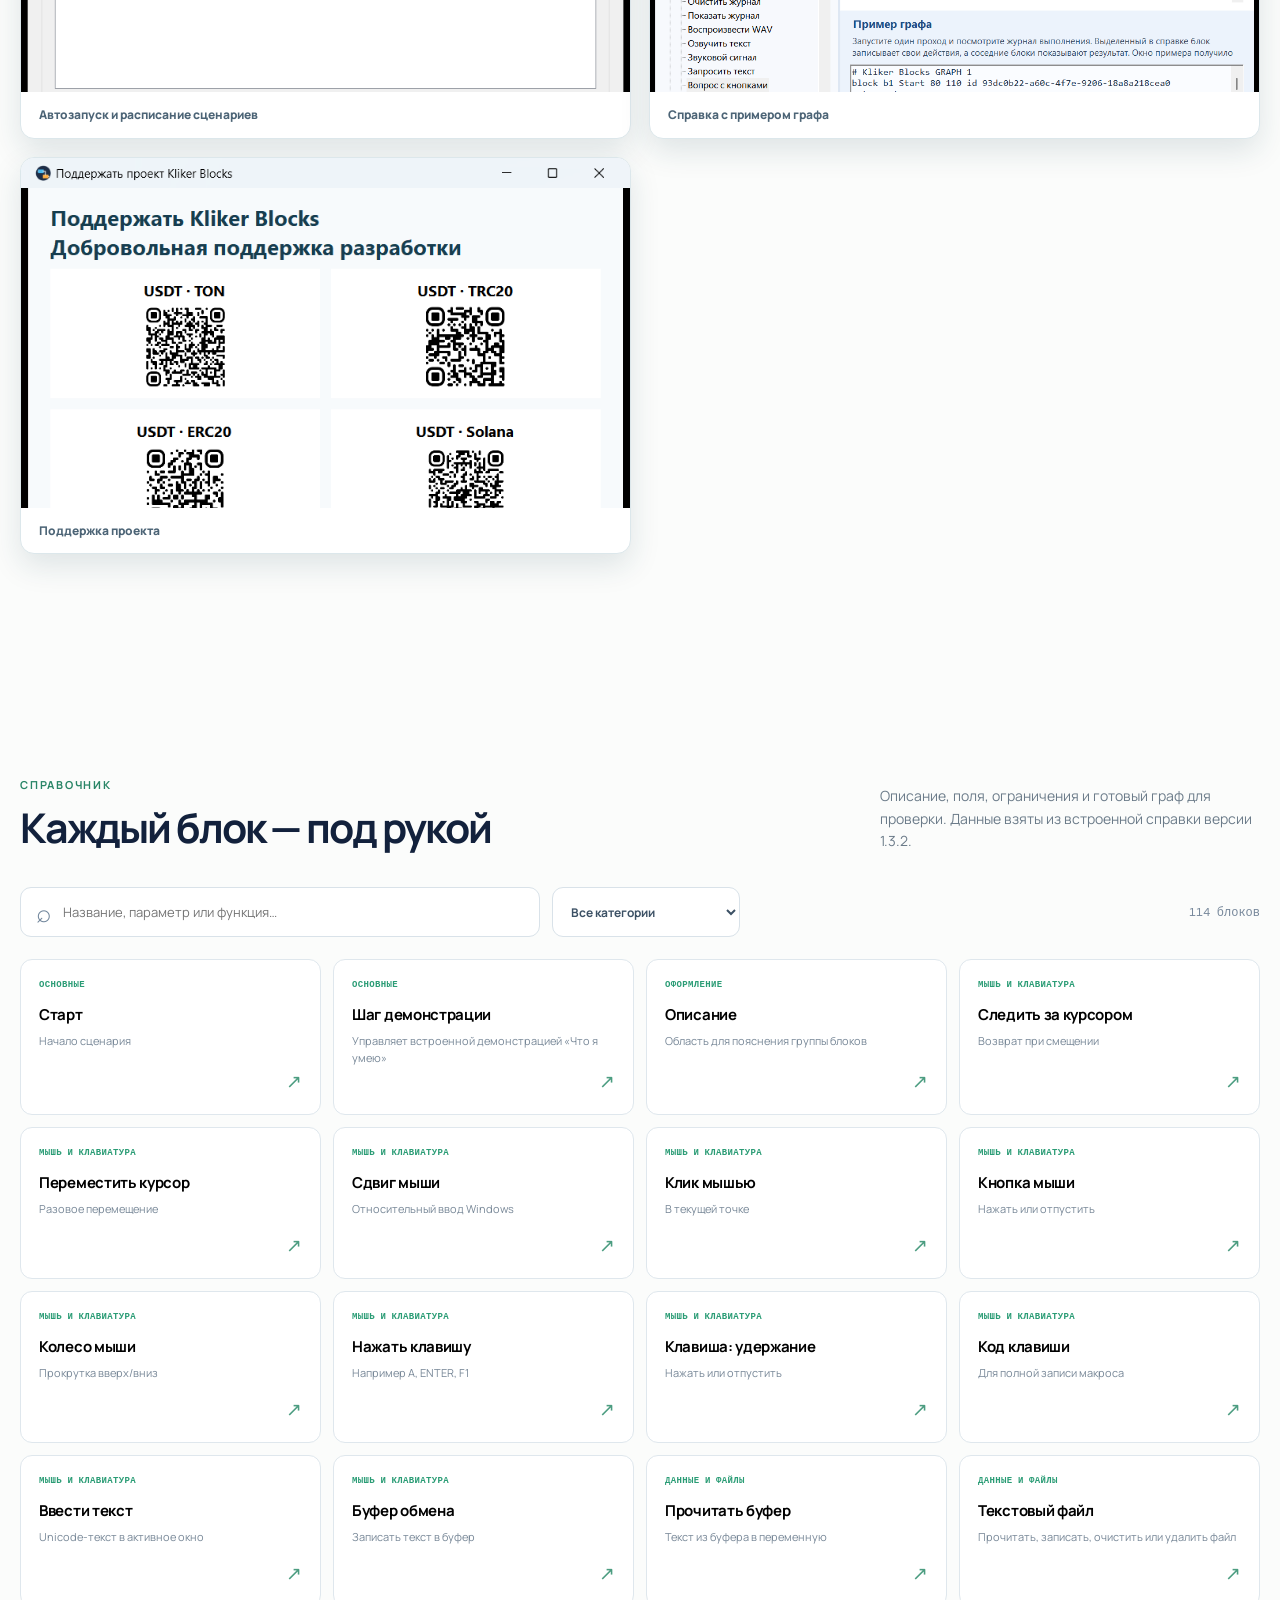
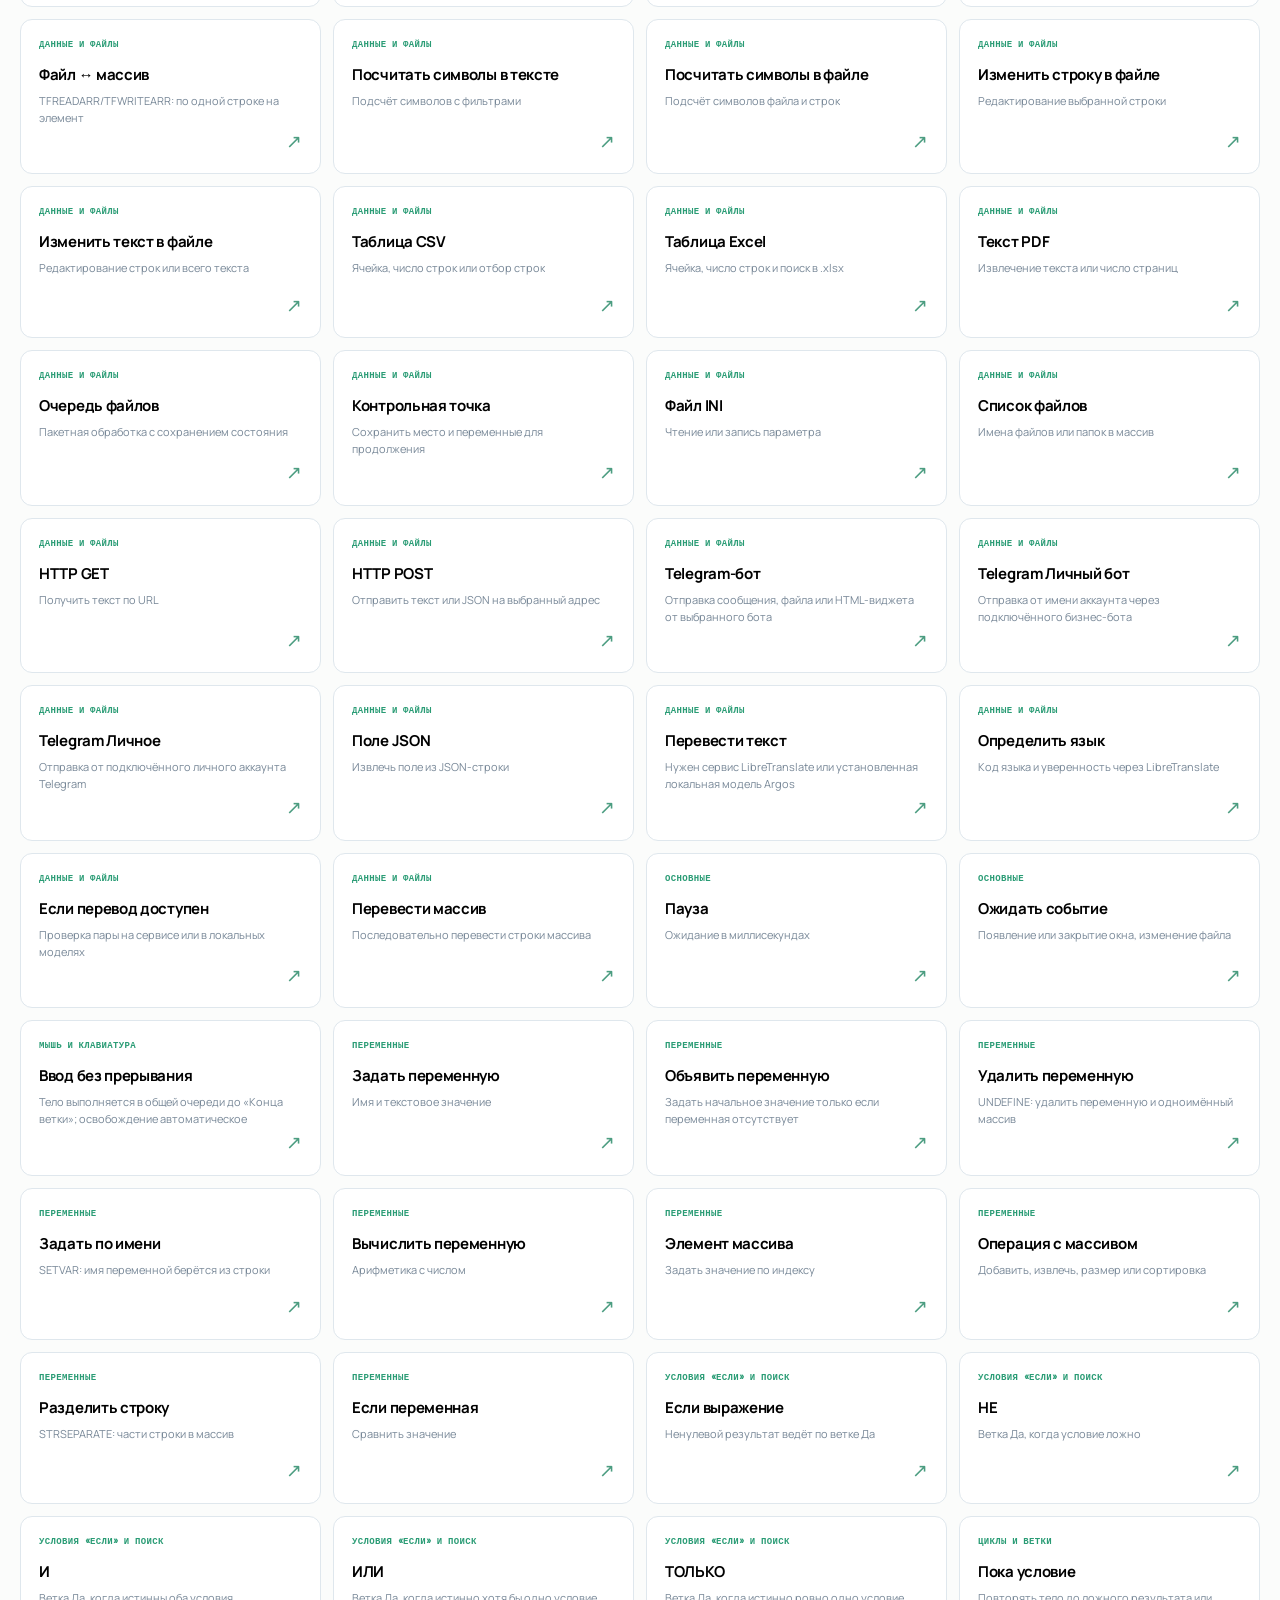
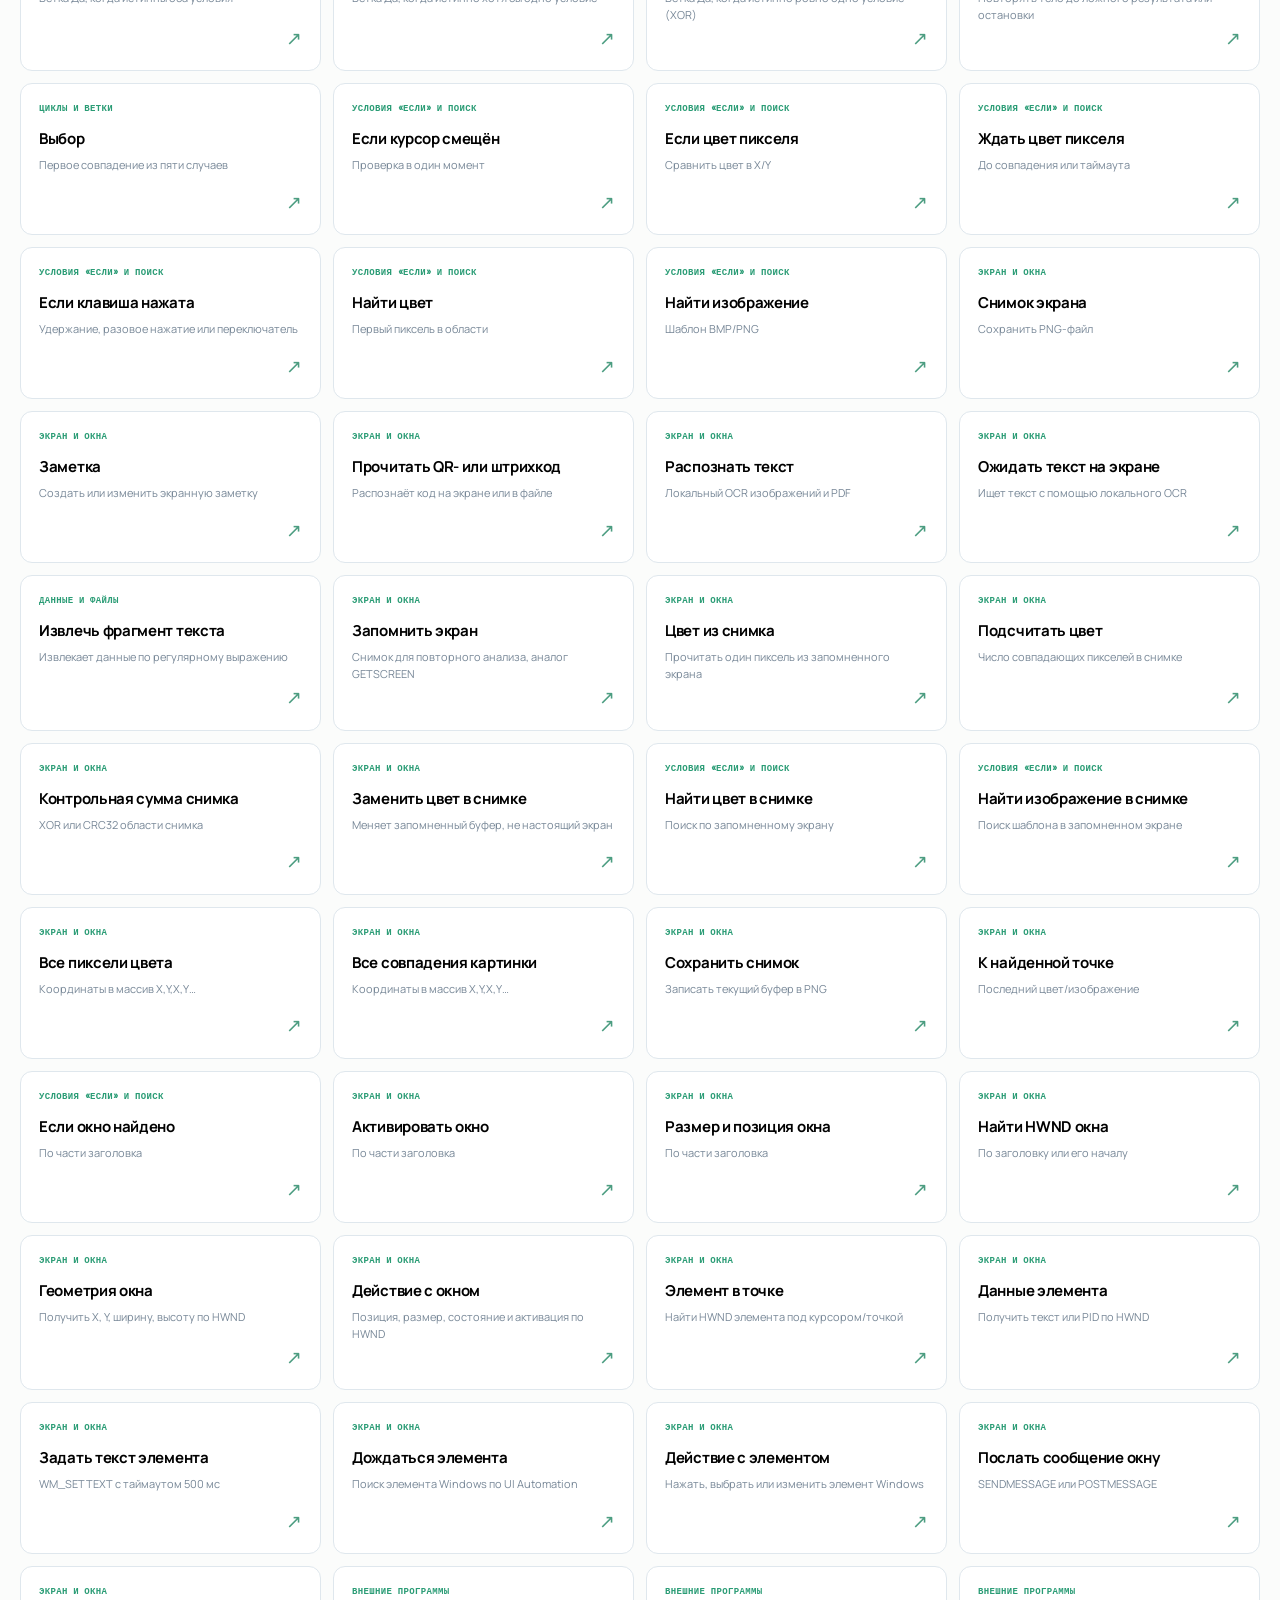
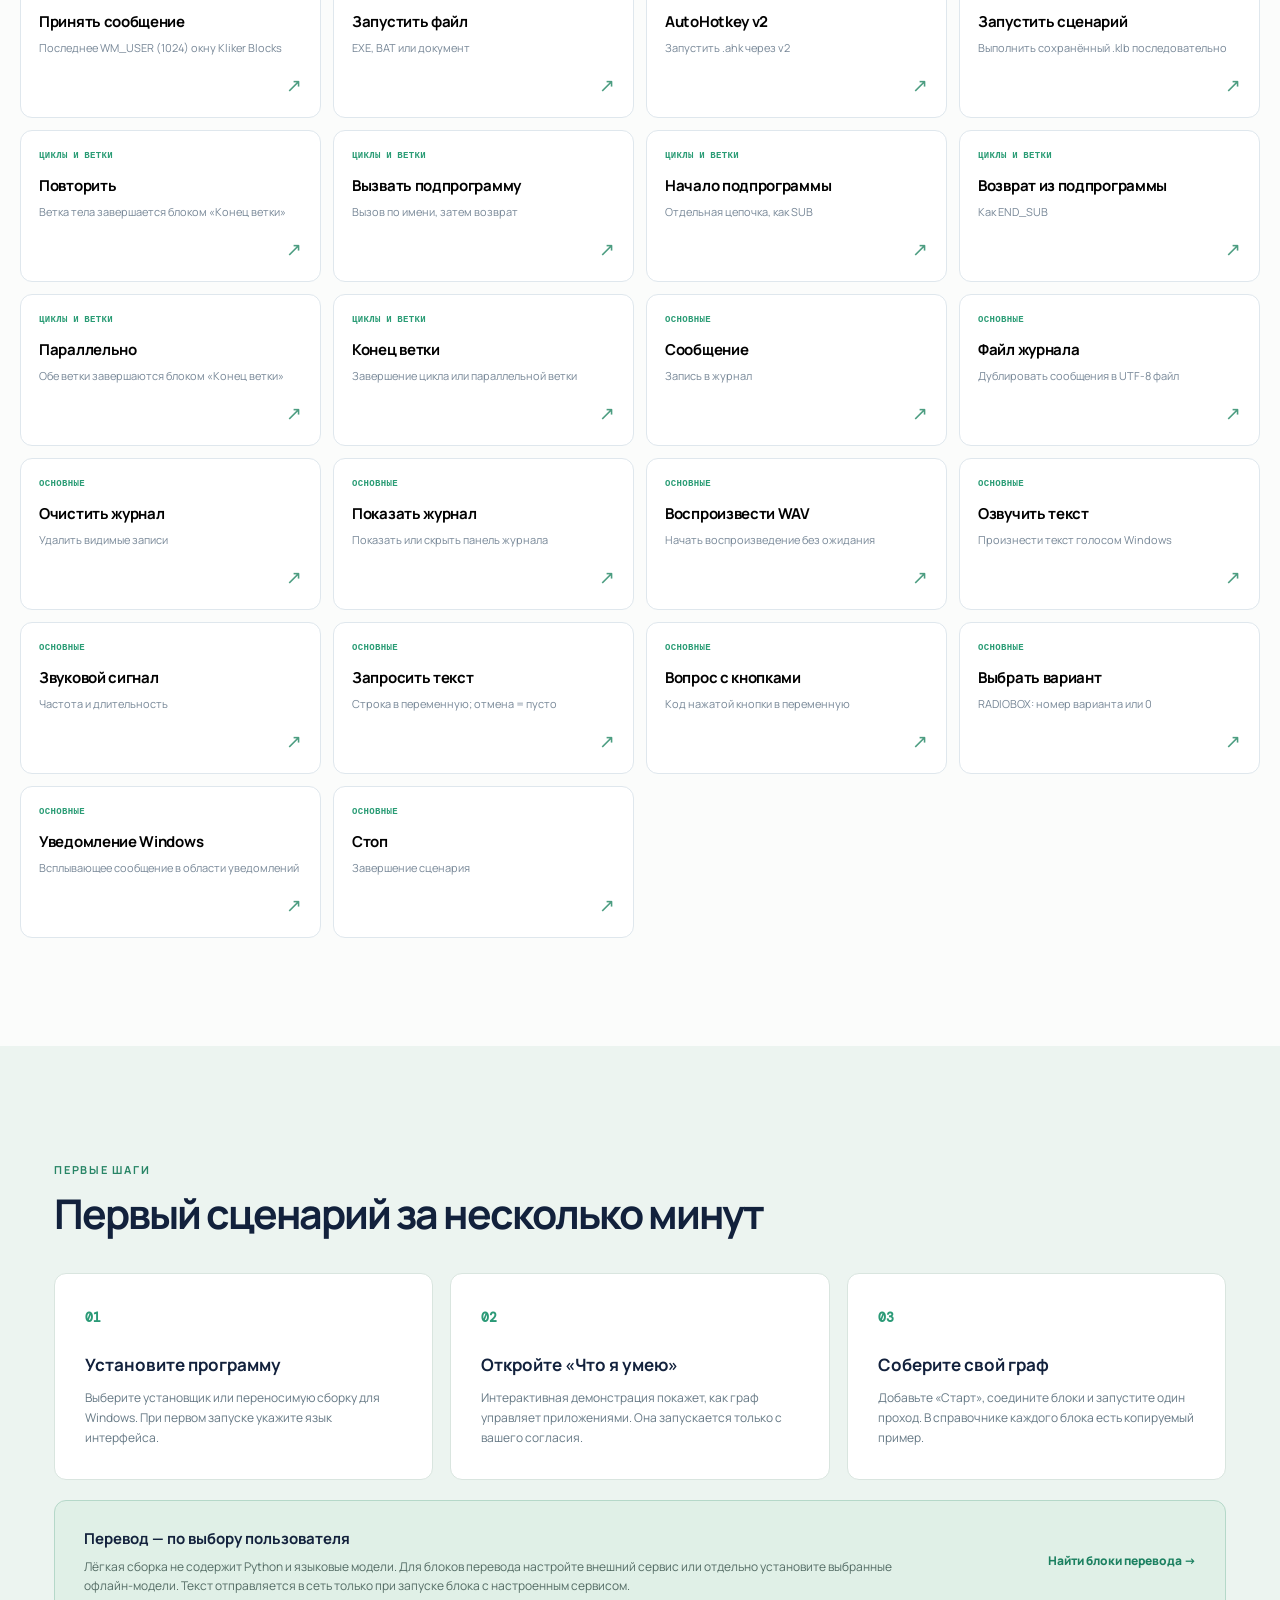
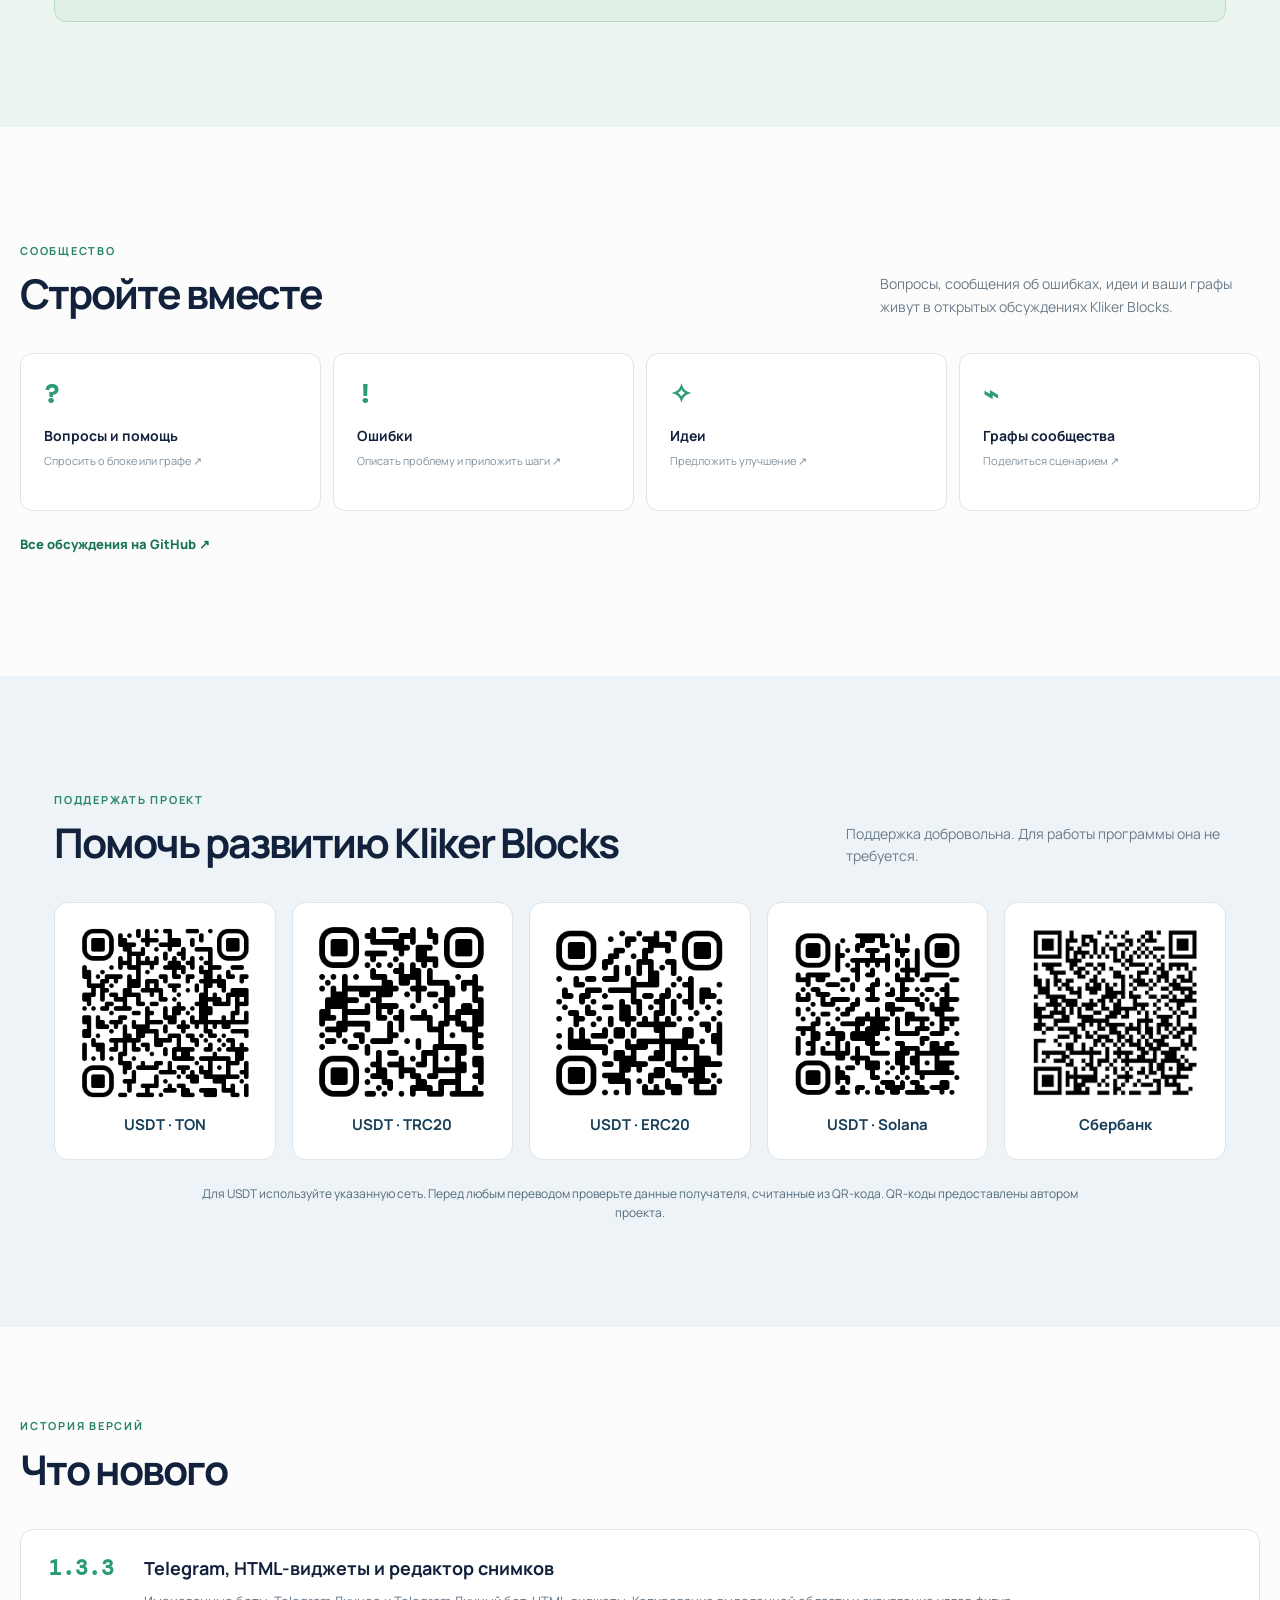
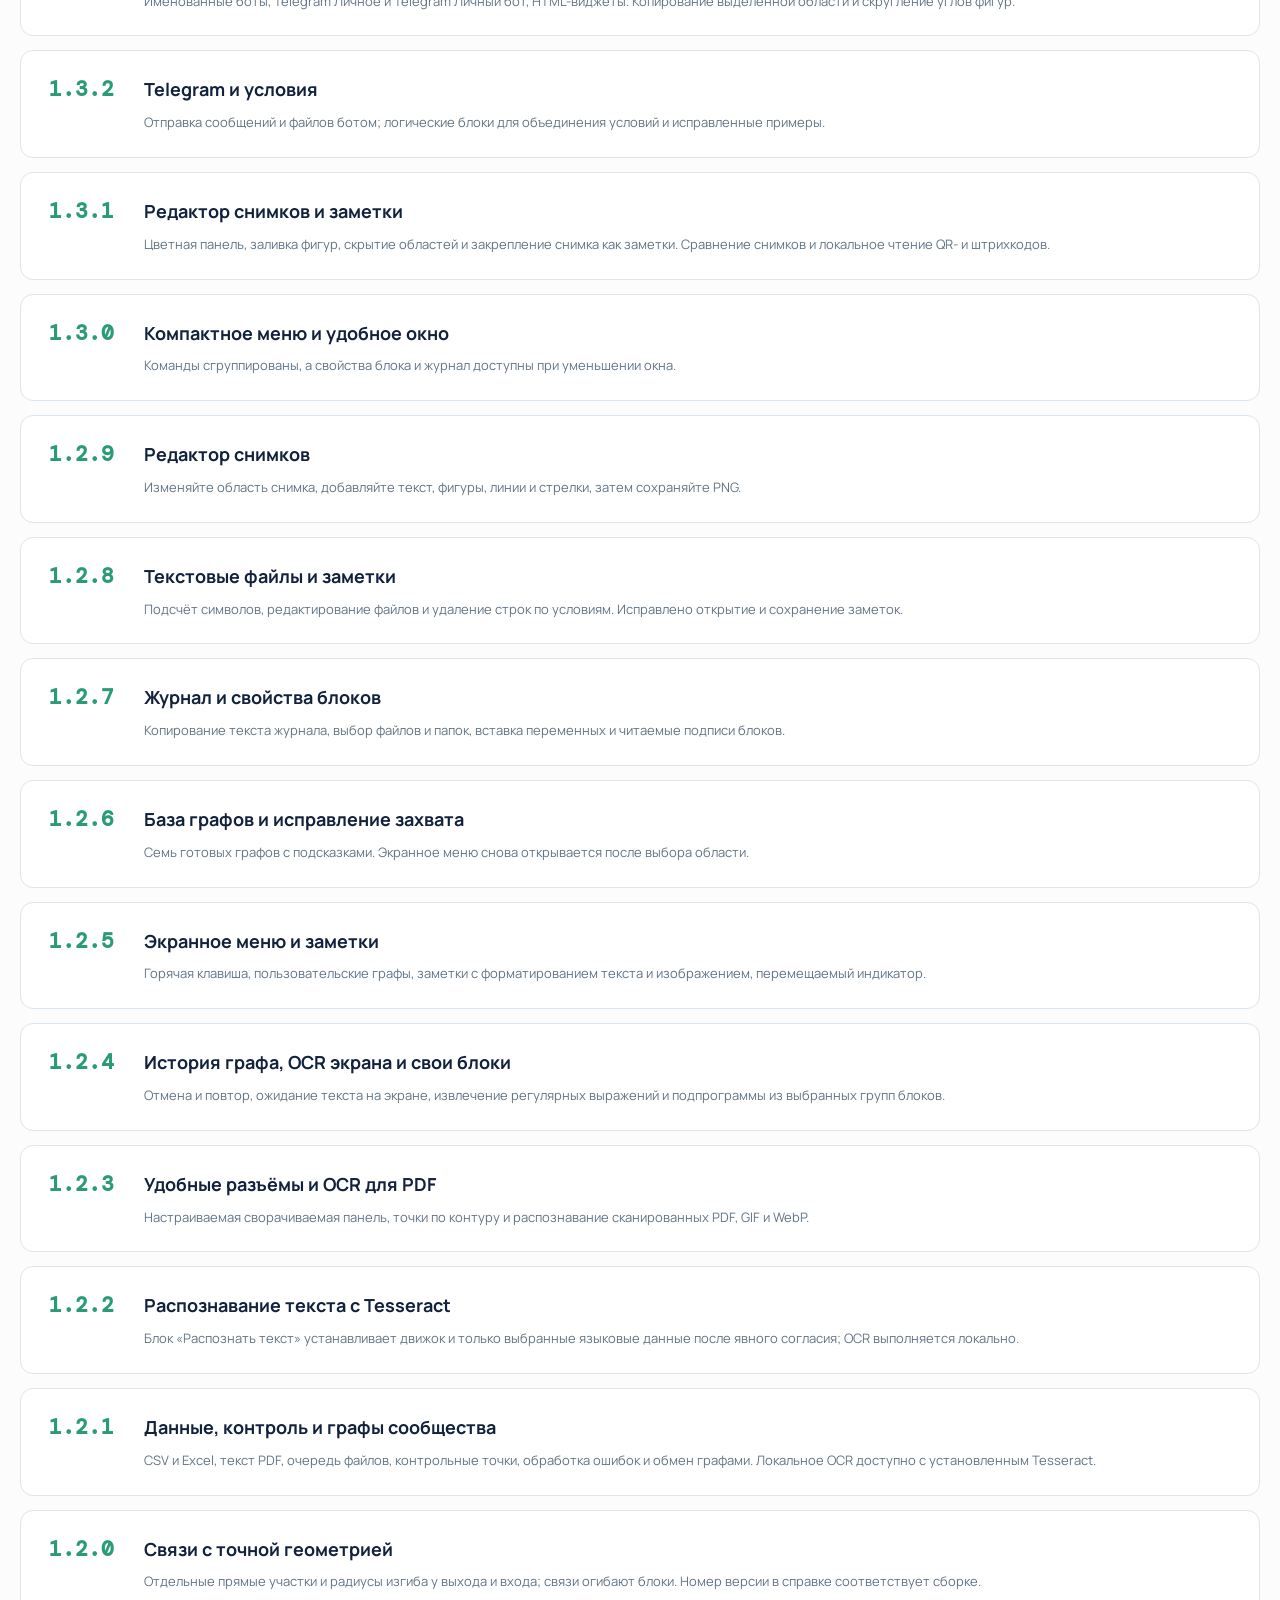
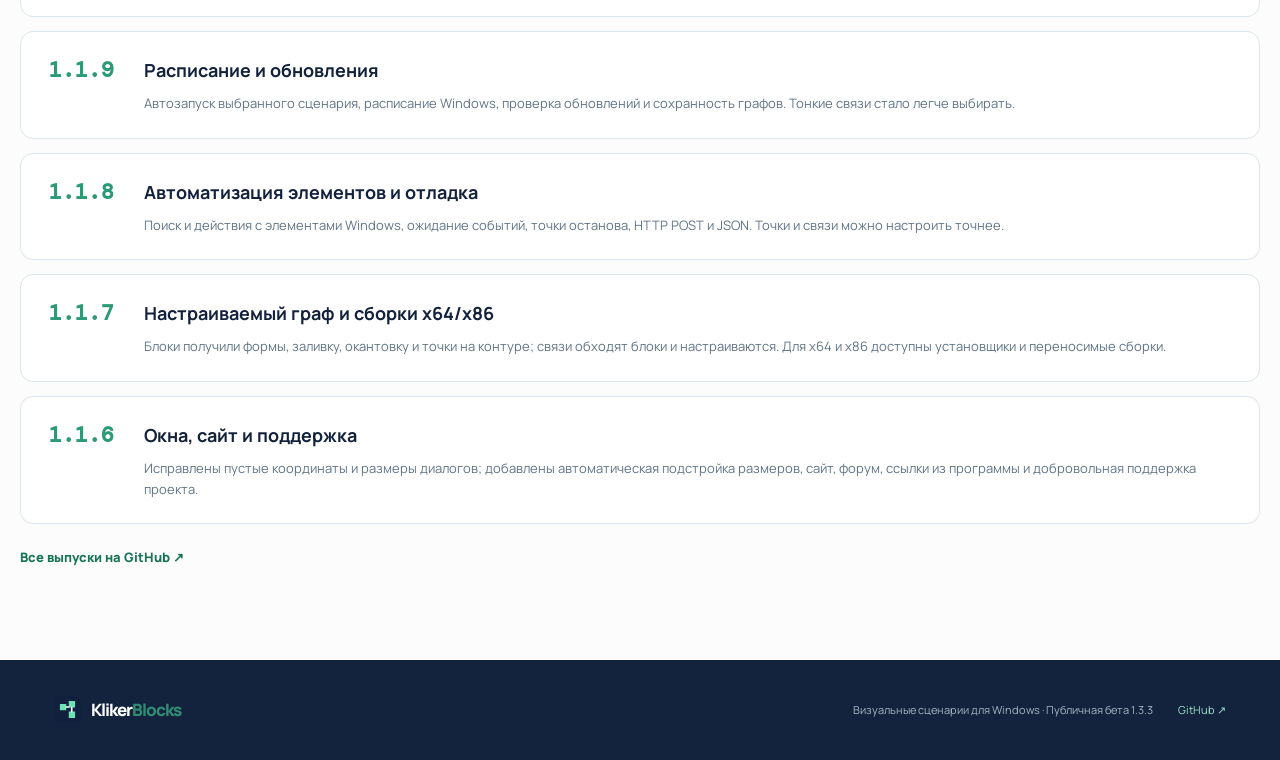
==== commit ae4c4e35: "Update Kliker Blocks website: index.html" ====
--- a/docs/index.html
+++ b/docs/index.html
@@ -32,11 +32,11 @@
         <div class="preview-canvas"><div class="preview-grid"></div><div class="graph-row"><div class="graph-node start-node"><small>01 / <span data-i18n="previewFlow">ПОТОК</span></small><strong data-i18n="previewStart">Старт</strong><span data-i18n="previewStartSub">Начало сценария</span></div><div class="graph-link"><i></i></div><div class="graph-node cond-node"><small>02 / <span data-i18n="previewLogic">ЛОГИКА</span></small><strong data-i18n="previewCondition">Если условие</strong><span>counter &lt; 10</span></div><div class="graph-link"><i></i></div><div class="graph-node act-node"><small>03 / <span data-i18n="previewActionType">ДЕЙСТВИЕ</span></small><strong data-i18n="previewAction">Действие</strong><span data-i18n="previewActionSub">Сообщение · журнал</span></div></div><div class="preview-corner">100% <span>⊞</span></div></div>
         <div class="preview-log"><span class="log-light"></span><span data-i18n="previewLog">Сценарий завершён · 3 блока выполнено</span></div>
       </div>
-      <div class="hero-bottom"><span>112 <small data-i18n="statBlocks">блоков</small></span><span>2 <small data-i18n="statLanguages">языка интерфейса</small></span><span>1 <small data-i18n="statGraph">граф · два редактора</small></span></div>
+      <div class="hero-bottom"><span>114 <small data-i18n="statBlocks">блоков</small></span><span>2 <small data-i18n="statLanguages">языка интерфейса</small></span><span>1 <small data-i18n="statGraph">граф · два редактора</small></span></div>
     </section>
-    <section id="download" class="section download-section"><div class="shell"><div class="section-head"><div><p class="kicker" data-i18n="downloadKicker">ВЫПУСК 1.3.2</p><h2 data-i18n="downloadTitle">Выберите версию для Windows</h2></div><p data-i18n="downloadIntro">Установщик и переносимая сборка доступны для каждой архитектуры. Выбор языка интерфейса появится при первом запуске.</p></div><div class="download-grid">
-      <article class="download-card"><span class="download-arch" data-i18n="bits64">64 БИТ</span><h3>Windows x64</h3><p data-i18n="downloadX64Text">Рекомендуется для 64-разрядной Windows.</p><div class="download-links"><a href="https://github.com/Malyshrush/kliker-blocks/releases/download/v1.3.2/KlikerBlocks-Setup-1.3.2-x64.exe" data-i18n="downloadInstaller">Скачать установщик ↗</a><a href="https://github.com/Malyshrush/kliker-blocks/releases/download/v1.3.2/KlikerBlocks-Portable-1.3.2-x64.zip" data-i18n="downloadPortable">Переносимая ZIP-сборка ↗</a></div></article>
-      <article class="download-card"><span class="download-arch" data-i18n="bits32">32 БИТ</span><h3>Windows x86</h3><p data-i18n="downloadX86Text">Для 32-разрядной Windows; также запускается на x64.</p><div class="download-links"><a href="https://github.com/Malyshrush/kliker-blocks/releases/download/v1.3.2/KlikerBlocks-Setup-1.3.2-x86.exe" data-i18n="downloadInstaller">Скачать установщик ↗</a><a href="https://github.com/Malyshrush/kliker-blocks/releases/download/v1.3.2/KlikerBlocks-Portable-1.3.2-x86.zip" data-i18n="downloadPortable">Переносимая ZIP-сборка ↗</a></div></article>
+    <section id="download" class="section download-section"><div class="shell"><div class="section-head"><div><p class="kicker" data-i18n="downloadKicker">ВЫПУСК 1.3.3</p><h2 data-i18n="downloadTitle">Выберите версию для Windows</h2></div><p data-i18n="downloadIntro">Установщик и переносимая сборка доступны для каждой архитектуры. Выбор языка интерфейса появится при первом запуске.</p></div><div class="download-grid">
+      <article class="download-card"><span class="download-arch" data-i18n="bits64">64 БИТ</span><h3>Windows x64</h3><p data-i18n="downloadX64Text">Рекомендуется для 64-разрядной Windows.</p><div class="download-links"><a href="https://github.com/Malyshrush/kliker-blocks/releases/download/v1.3.3/KlikerBlocks-Setup-1.3.3-x64.exe" data-i18n="downloadInstaller">Скачать установщик ↗</a><a href="https://github.com/Malyshrush/kliker-blocks/releases/download/v1.3.3/KlikerBlocks-Portable-1.3.3-x64.zip" data-i18n="downloadPortable">Переносимая ZIP-сборка ↗</a></div></article>
+      <article class="download-card"><span class="download-arch" data-i18n="bits32">32 БИТ</span><h3>Windows x86</h3><p data-i18n="downloadX86Text">Для 32-разрядной Windows; также запускается на x64.</p><div class="download-links"><a href="https://github.com/Malyshrush/kliker-blocks/releases/download/v1.3.3/KlikerBlocks-Setup-1.3.3-x86.exe" data-i18n="downloadInstaller">Скачать установщик ↗</a><a href="https://github.com/Malyshrush/kliker-blocks/releases/download/v1.3.3/KlikerBlocks-Portable-1.3.3-x86.zip" data-i18n="downloadPortable">Переносимая ZIP-сборка ↗</a></div></article>
     </div><p class="download-note" data-i18n="downloadNote">Версия x86 проверена на 64-разрядной Windows. На отдельной 32-разрядной машине проверка пока не проводилась.</p></div></section>
     <section id="features" class="section section-ink"><div class="shell"><div class="section-head"><div><p class="kicker" data-i18n="featureKicker">ВОЗМОЖНОСТИ</p><h2 data-i18n="featureTitle">От простой кнопки до сложного процесса</h2></div><p data-i18n="featureIntro">Собирайте условия, циклы, работу с файлами, окнами и вводом в одном наглядном графе.</p></div><div class="feature-grid">
       <article class="feature-card"><span class="feature-icon">◇</span><h3 data-i18n="f1title">Граф и код</h3><p data-i18n="f1text">Переключайтесь между блоками и кодом. Настраивайте форму, заливку и точки на контуре блоков, а также вид связей со стрелкой.</p></article>
@@ -45,14 +45,17 @@
       <article class="feature-card"><span class="feature-icon">♫</span><h3 data-i18n="f4title">Диалоги и звук</h3><p data-i18n="f4text">Задавайте вопросы, показывайте уведомления, озвучивайте текст голосами Windows и ведите журнал действий.</p></article>
           <article class="feature-card"><span class="feature-icon">⌕</span><h3 data-i18n="f5title">Распознавание текста</h3><p data-i18n="f5text">Локальное распознавание текста через Tesseract. Движок и выбранные языки устанавливаются после согласия пользователя.</p></article>
     </div></div></section>
-    <section id="screenshots" class="section shell screenshot-section"><div class="section-head"><div><p class="kicker" data-i18n="screensKicker">ПРОГРАММА</p><h2 data-i18n="screensTitle">Посмотрите, как это выглядит</h2></div><p data-i18n="screensIntro">Снимки интерфейса Kliker Blocks; редактор показан в версии 1.3.2.</p></div><div class="screenshot-grid"><figure><img src="assets/screenshots/screenshot-editor-ru.png" alt="Цветные панели редактора снимков Kliker Blocks" loading="lazy"><figcaption data-i18n="screenScreenshotEditor">Редактор снимков</figcaption></figure><figure><img src="assets/screenshots/editor-ru.png" alt="Визуальный редактор Kliker Blocks" loading="lazy"><figcaption data-i18n="screenEditor">Визуальный редактор и журнал</figcaption></figure><figure><img src="assets/screenshots/automation-ru.png" alt="Автозапуск и расписание Kliker Blocks" loading="lazy"><figcaption data-i18n="screenAutomation">Автозапуск и расписание сценариев</figcaption></figure><figure><img src="assets/screenshots/help-ru.png" alt="Справка Kliker Blocks" loading="lazy"><figcaption data-i18n="screenHelp">Справка с примером графа</figcaption></figure><figure><img src="assets/screenshots/support-ru.png" alt="Поддержать Kliker Blocks" loading="lazy"><figcaption data-i18n="screenSupport">Поддержка проекта</figcaption></figure></div></section>
+    <section id="screenshots" class="section shell screenshot-section"><div class="section-head"><div><p class="kicker" data-i18n="screensKicker">ПРОГРАММА</p><h2 data-i18n="screensTitle">Посмотрите, как это выглядит</h2></div><p data-i18n="screensIntro">Снимки интерфейса Kliker Blocks; редактор показан в версии 1.3.3.</p></div><div class="screenshot-grid"><figure><img src="assets/screenshots/screenshot-editor-ru.png" alt="Цветные панели редактора снимков Kliker Blocks" loading="lazy"><figcaption data-i18n="screenScreenshotEditor">Редактор снимков</figcaption></figure><figure><img src="assets/screenshots/editor-ru.png" alt="Визуальный редактор Kliker Blocks" loading="lazy"><figcaption data-i18n="screenEditor">Визуальный редактор и журнал</figcaption></figure><figure><img src="assets/screenshots/automation-ru.png" alt="Автозапуск и расписание Kliker Blocks" loading="lazy"><figcaption data-i18n="screenAutomation">Автозапуск и расписание сценариев</figcaption></figure><figure><img src="assets/screenshots/help-ru.png" alt="Справка Kliker Blocks" loading="lazy"><figcaption data-i18n="screenHelp">Справка с примером графа</figcaption></figure><figure><img src="assets/screenshots/support-ru.png" alt="Поддержать Kliker Blocks" loading="lazy"><figcaption data-i18n="screenSupport">Поддержка проекта</figcaption></figure></div></section>
     <section id="catalog" class="section catalog-section shell"><div class="section-head"><div><p class="kicker" data-i18n="catalogKicker">СПРАВОЧНИК</p><h2 data-i18n="catalogTitle">Каждый блок — под рукой</h2></div><p data-i18n="catalogIntro">Описание, поля, ограничения и готовый граф для проверки. Данные взяты из встроенной справки версии 1.3.1.</p></div><div class="catalog-tools"><label class="search-wrap"><span>⌕</span><input id="block-search" type="search" placeholder="Название, параметр или функция…" autocomplete="off" aria-label="Поиск блоков"></label><select id="category-filter" aria-label="Категория"><option value="" data-i18n="allCategories">Все категории</option></select><span id="block-count" class="block-count"></span></div><div id="block-grid" class="block-grid"><p class="loading" data-i18n="loading">Загрузка справочника…</p></div><p id="empty-state" class="empty-state" hidden data-i18n="noResults">По этому запросу блоки не найдены.</p></section>
     <section id="start" class="section start-section"><div class="shell"><div class="section-head"><div><p class="kicker" data-i18n="startKicker">ПЕРВЫЕ ШАГИ</p><h2 data-i18n="startTitle">Первый сценарий за несколько минут</h2></div></div><div class="steps"><article><b>01</b><h3 data-i18n="s1title">Установите программу</h3><p data-i18n="s1text">Выберите установщик или переносимую сборку для Windows. При первом запуске укажите язык интерфейса.</p></article><article><b>02</b><h3 data-i18n="s2title">Откройте «Что я умею»</h3><p data-i18n="s2text">Интерактивная демонстрация покажет, как граф управляет приложениями. Она запускается только с вашего согласия.</p></article><article><b>03</b><h3 data-i18n="s3title">Соберите свой граф</h3><p data-i18n="s3text">Добавьте «Старт», соедините блоки и запустите один проход. В справочнике каждого блока есть копируемый пример.</p></article></div><div class="start-callout"><div><strong data-i18n="translationTitle">Перевод — по выбору пользователя</strong><p data-i18n="translationText">Лёгкая сборка не содержит Python и языковые модели. Для блоков перевода настройте внешний сервис или отдельно установите выбранные офлайн-модели. Текст отправляется в сеть только при запуске блока с настроенным сервисом.</p></div><a href="#catalog" data-i18n="translationLink">Найти блоки перевода →</a></div></div></section>
     <section id="community" class="section community-section shell"><div class="section-head"><div><p class="kicker" data-i18n="communityKicker">СООБЩЕСТВО</p><h2 data-i18n="communityTitle">Стройте вместе</h2></div><p data-i18n="communityIntro">Вопросы, сообщения об ошибках, идеи и ваши графы живут в открытых обсуждениях Kliker Blocks.</p></div><div class="community-grid"><a href="https://github.com/Malyshrush/kliker-blocks-site/discussions/2"><span>?</span><strong data-i18n="cQuestions">Вопросы и помощь</strong><small data-i18n="cQuestionsSub">Спросить о блоке или графе ↗</small></a><a href="https://github.com/Malyshrush/kliker-blocks-site/discussions/3"><span>!</span><strong data-i18n="cBugs">Ошибки</strong><small data-i18n="cBugsSub">Описать проблему и приложить шаги ↗</small></a><a href="https://github.com/Malyshrush/kliker-blocks-site/discussions/4"><span>✧</span><strong data-i18n="cIdeas">Идеи</strong><small data-i18n="cIdeasSub">Предложить улучшение ↗</small></a><a href="https://github.com/Malyshrush/kliker-blocks-site/discussions/5"><span>⌁</span><strong data-i18n="cGraphs">Графы сообщества</strong><small data-i18n="cGraphsSub">Поделиться сценарием ↗</small></a></div><a class="community-main" href="https://github.com/Malyshrush/kliker-blocks-site/discussions" data-i18n="allDiscussions">Все обсуждения на GitHub ↗</a></section>
     <section id="support" class="section support-section"><div class="shell"><div class="section-head"><div><p class="kicker" data-i18n="supportKicker">ПОДДЕРЖАТЬ ПРОЕКТ</p><h2 data-i18n="supportTitle">Помочь развитию Kliker Blocks</h2></div><p data-i18n="supportIntro">Поддержка добровольна. Для работы программы она не требуется.</p></div><div class="qr-grid"><article><img src="assets/support/usdt-ton.png" alt="USDT TON QR" loading="lazy"><strong>USDT · TON</strong></article><article><img src="assets/support/usdt-trc20.png" alt="USDT TRC20 QR" loading="lazy"><strong>USDT · TRC20</strong></article><article><img src="assets/support/usdt-erc20.png" alt="USDT ERC20 QR" loading="lazy"><strong>USDT · ERC20</strong></article><article><img src="assets/support/usdt-sol.png" alt="USDT Solana QR" loading="lazy"><strong>USDT · Solana</strong></article><article><img src="assets/support/sberbank.jpg" alt="Sberbank QR" loading="lazy"><strong data-i18n="sberbank">Сбербанк</strong></article></div><p class="support-note" data-i18n="supportNote">Для USDT используйте указанную сеть. Перед любым переводом проверьте данные получателя, считанные из QR-кода. QR-коды предоставлены автором проекта.</p></div></section>
-    <section id="updates" class="section updates-section shell"><div class="section-head"><div><p class="kicker" data-i18n="updatesKicker">ИСТОРИЯ ВЕРСИЙ</p><h2 data-i18n="updatesTitle">Что нового</h2></div></div><div class="update-card"><span>1.3.2</span><div><h3 data-i18n="update132Title">Telegram и условия</h3><p data-i18n="update132Text">Отправка сообщений и файлов ботом; логические блоки для объединения условий и исправленные примеры.</p></div></div><div class="update-card"><span>1.3.1</span><div><h3 data-i18n="update131Title">Редактор снимков и заметки</h3><p data-i18n="update131Text">Цветная панель, заливка фигур, скрытие областей и закрепление снимка как заметки. Сравнение снимков и локальное чтение QR- и штрихкодов.</p></div></div><div class="update-card"><span>1.3.0</span><div><h3 data-i18n="update130Title">Компактное меню и удобное окно</h3><p data-i18n="update130Text">Команды сгруппированы, а свойства блока и журнал доступны при уменьшении окна.</p></div></div><div class="update-card"><span>1.2.9</span><div><h3 data-i18n="update129Title">Редактор снимков</h3><p data-i18n="update129Text">Изменяйте область снимка, добавляйте текст, фигуры, линии и стрелки, затем сохраняйте PNG.</p></div></div><div class="update-card"><span>1.2.8</span><div><h3 data-i18n="update128Title">Текстовые файлы и заметки</h3><p data-i18n="update128Text">Подсчёт символов, редактирование файлов и удаление строк по условиям. Исправлено открытие и сохранение заметок.</p></div></div><div class="update-card"><span>1.2.7</span><div><h3 data-i18n="update127Title">Журнал и свойства блоков</h3><p data-i18n="update127Text">Копирование текста журнала, выбор файлов и папок, вставка переменных и читаемые подписи блоков.</p></div></div><div class="update-card"><span>1.2.6</span><div><h3 data-i18n="update126Title">База графов и исправление захвата</h3><p data-i18n="update126Text">Семь готовых графов с подсказками. Экранное меню снова открывается после выбора области.</p></div></div><div class="update-card"><span>1.2.5</span><div><h3 data-i18n="update125Title">Экранное меню и заметки</h3><p data-i18n="update125Text">Горячая клавиша, свои графы, заметки с форматированием и изображением, перемещаемый индикатор.</p></div></div><div class="update-card"><span>1.2.4</span><div><h3 data-i18n="update124Title">История графа, OCR экрана и свои блоки</h3><p data-i18n="update124Text">Отмена и повтор, ожидание текста на экране, извлечение регулярных выражений и подпрограммы из выбранных групп блоков.</p></div></div><div class="update-card"><span>1.2.3</span><div><h3 data-i18n="update123Title">Удобные разъёмы и OCR для PDF</h3><p data-i18n="update123Text">Настраиваемая сворачиваемая панель, точки по контуру и распознавание сканированных PDF, GIF и WebP.</p></div></div><div class="update-card"><span>1.2.2</span><div><h3 data-i18n="update122Title">Распознавание текста с Tesseract</h3><p data-i18n="update122Text">Блок «Распознать текст» устанавливает движок и выбранные языки после согласия пользователя. Распознавание выполняется локально.</p></div></div><div class="update-card"><span>1.2.1</span><div><h3 data-i18n="update121Title">Данные, контроль и графы сообщества</h3><p data-i18n="update121Text">CSV и Excel, текст PDF, очередь файлов, контрольные точки, обработка ошибок и обмен графами. Локальное OCR доступно с установленным Tesseract.</p></div></div><div class="update-card"><span>1.2.0</span><div><h3 data-i18n="update120Title">Связи с точной геометрией</h3><p data-i18n="update120Text">Отдельные прямые участки и радиусы изгиба у выхода и входа; связи огибают блоки. Номер версии в справке соответствует сборке.</p></div></div><div class="update-card"><span>1.1.9</span><div><h3 data-i18n="update119Title">Расписание и обновления</h3><p data-i18n="update119Text">Автозапуск выбранного сценария, расписание Windows, проверка обновлений и сохранность графов. Тонкие связи стало легче выбирать.</p></div></div><div class="update-card"><span>1.1.8</span><div><h3 data-i18n="update118Title">Автоматизация элементов и отладка</h3><p data-i18n="update118Text">Поиск элементов Windows, ожидание событий, точки останова, HTTP POST и JSON; настройка точек и изгибов связей.</p></div></div><div class="update-card"><span>1.1.7</span><div><h3 data-i18n="update117Title">Настраиваемый граф и сборки x64/x86</h3><p data-i18n="update117Text">Блоки получили формы, заливку, окантовку и точки на контуре; связи обходят блоки и настраиваются. Для x64 и x86 доступны установщики и переносимые сборки.</p></div></div><div class="update-card"><span>1.1.6</span><div><h3 data-i18n="update116Title">Окна, сайт и поддержка</h3><p data-i18n="update116Text">Исправлены пустые координаты и размеры диалогов; добавлены автоматическая подстройка размеров, сайт, форум, ссылки из программы и добровольная поддержка проекта.</p></div></div><a class="community-main" href="https://github.com/Malyshrush/kliker-blocks/releases" data-i18n="allVersions">Все выпуски на GitHub ↗</a></section>
+    <section id="updates" class="section updates-section shell"><div class="section-head"><div><p class="kicker" data-i18n="updatesKicker">ИСТОРИЯ ВЕРСИЙ</p><h2 data-i18n="updatesTitle">Что нового</h2></div></div><div class="update-card"><span>1.3.3</span><div><h3 data-i18n="update133Title">Telegram, HTML-виджеты и редактор снимков</h3><p data-i18n="update133Text">Именованные боты, Telegram Личное и Telegram Личный бот, HTML-виджеты. Копирование выделенной области снимка и скругление углов фигур.</p></div></div><div class="update-card"><span>1.3.2</span><div><h3 data-i18n="update132Title">Telegram и условия</h3><p data-i18n="update132Text">Отправка сообщений и файлов ботом; логические блоки для объединения условий и исправленные примеры.</p></div></div><div class="update-card"><span>1.3.1</span><div><h3 data-i18n="update131Title">Редактор снимков и заметки</h3><p data-i18n="update131Text">Цветная панель, заливка фигур, скрытие областей и закрепление снимка как заметки. Сравнение снимков и локальное чтение QR- и штрихкодов.</p></div></div><div class="update-card"><span>1.3.0</span><div><h3 data-i18n="update130Title">Компактное меню и удобное окно</h3><p data-i18n="update130Text">Команды сгруппированы, а свойства блока и журнал доступны при уменьшении окна.</p></div></div><div class="update-card"><span>1.2.9</span><div><h3 data-i18n="update129Title">Редактор снимков</h3><p data-i18n="update129Text">Изменяйте область снимка, добавляйте текст, фигуры, линии и стрелки, затем сохраняйте PNG.</p></div></div><div class="update-card"><span>1.2.8</span><div><h3 data-i18n="update128Title">Текстовые файлы и заметки</h3><p data-i18n="update128Text">Подсчёт символов, редактирование файлов и удаление строк по условиям. Исправлено открытие и сохранение заметок.</p></div></div><div class="update-card"><span>1.2.7</span><div><h3 data-i18n="update127Title">Журнал и свойства блоков</h3><p data-i18n="update127Text">Копирование текста журнала, выбор файлов и папок, вставка переменных и читаемые подписи блоков.</p></div></div><div class="update-card"><span>1.2.6</span><div><h3 data-i18n="update126Title">База графов и исправление захвата</h3><p data-i18n="update126Text">Семь готовых графов с подсказками. Экранное меню снова открывается после выбора области.</p></div></div><div class="update-card"><span>1.2.5</span><div><h3 data-i18n="update125Title">Экранное меню и заметки</h3><p data-i18n="update125Text">Горячая клавиша, свои графы, заметки с форматированием и изображением, перемещаемый индикатор.</p></div></div><div class="update-card"><span>1.2.4</span><div><h3 data-i18n="update124Title">История графа, OCR экрана и свои блоки</h3><p data-i18n="update124Text">Отмена и повтор, ожидание текста на экране, извлечение регулярных выражений и подпрограммы из выбранных групп блоков.</p></div></div><div class="update-card"><span>1.2.3</span><div><h3 data-i18n="update123Title">Удобные разъёмы и OCR для PDF</h3><p data-i18n="update123Text">Настраиваемая сворачиваемая панель, точки по контуру и распознавание сканированных PDF, GIF и WebP.</p></div></div><div class="update-card"><span>1.2.2</span><div><h3 data-i18n="update122Title">Распознавание текста с Tesseract</h3><p data-i18n="update122Text">Блок «Распознать текст» устанавливает движок и выбранные языки после согласия пользователя. Распознавание выполняется локально.</p></div></div><div class="update-card"><span>1.2.1</span><div><h3 data-i18n="update121Title">Данные, контроль и графы сообщества</h3><p data-i18n="update121Text">CSV и Excel, текст PDF, очередь файлов, контрольные точки, обработка ошибок и обмен графами. Локальное OCR доступно с установленным Tesseract.</p></div></div><div class="update-card"><span>1.2.0</span><div><h3 data-i18n="update120Title">Связи с точной геометрией</h3><p data-i18n="update120Text">Отдельные прямые участки и радиусы изгиба у выхода и входа; связи огибают блоки. Номер версии в справке соответствует сборке.</p></div></div><div class="update-card"><span>1.1.9</span><div><h3 data-i18n="update119Title">Расписание и обновления</h3><p data-i18n="update119Text">Автозапуск выбранного сценария, расписание Windows, проверка обновлений и сохранность графов. Тонкие связи стало легче выбирать.</p></div></div><div class="update-card"><span>1.1.8</span><div><h3 data-i18n="update118Title">Автоматизация элементов и отладка</h3><p data-i18n="update118Text">Поиск элементов Windows, ожидание событий, точки останова, HTTP POST и JSON; настройка точек и изгибов связей.</p></div></div><div class="update-card"><span>1.1.7</span><div><h3 data-i18n="update117Title">Настраиваемый граф и сборки x64/x86</h3><p data-i18n="update117Text">Блоки получили формы, заливку, окантовку и точки на контуре; связи обходят блоки и настраиваются. Для x64 и x86 доступны установщики и переносимые сборки.</p></div></div><div class="update-card"><span>1.1.6</span><div><h3 data-i18n="update116Title">Окна, сайт и поддержка</h3><p data-i18n="update116Text">Исправлены пустые координаты и размеры диалогов; добавлены автоматическая подстройка размеров, сайт, форум, ссылки из программы и добровольная поддержка проекта.</p></div></div><a class="community-main" href="https://github.com/Malyshrush/kliker-blocks/releases" data-i18n="allVersions">Все выпуски на GitHub ↗</a></section>
   </main>
-  <footer><div class="shell footer-row"><div class="brand"><img src="assets/mark.svg" alt=""><span>Kliker<span class="brand-accent">Blocks</span></span></div><p data-i18n="footerText">Визуальные сценарии для Windows · Публичная бета 1.3.2</p><a href="https://github.com/Malyshrush/kliker-blocks-site">GitHub ↗</a></div></footer>
+  <footer><div class="shell footer-row"><div class="brand"><img src="assets/mark.svg" alt=""><span>Kliker<span class="brand-accent">Blocks</span></span></div><p data-i18n="footerText">Визуальные сценарии для Windows · Публичная бета 1.3.3</p><a href="https://github.com/Malyshrush/kliker-blocks-site">GitHub ↗</a></div></footer>
   <dialog id="block-dialog" class="block-dialog"><button id="dialog-close" class="dialog-close" type="button" aria-label="Закрыть" data-i18n-aria="closeDialog">×</button><div id="dialog-body"></div></dialog>
 </body>
 </html>
+
+
+
